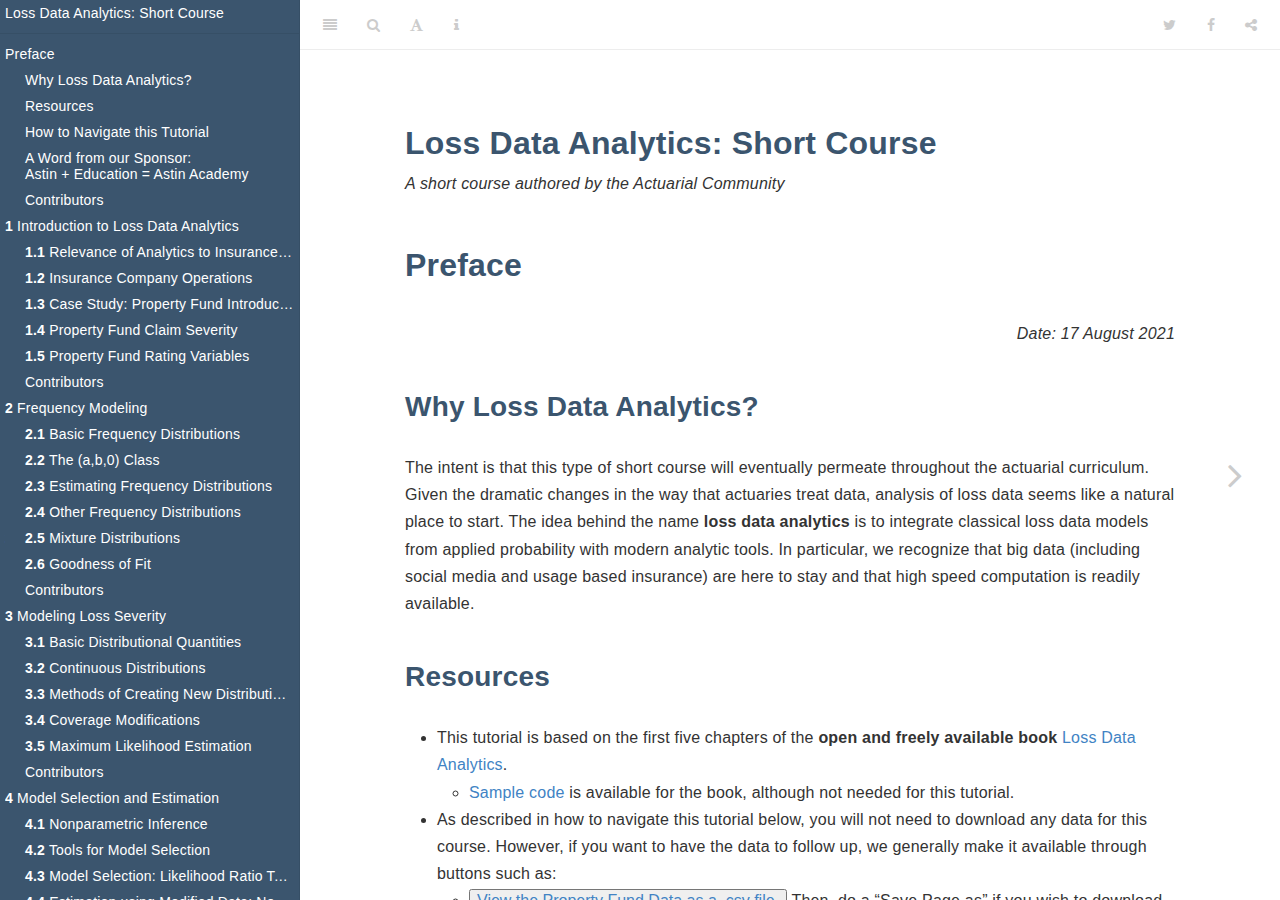
==== docs/index.html @ 30277936 "Almost Version 1.0" ====
<!DOCTYPE html>
<html lang="" xml:lang="">
<head>

  <meta charset="utf-8" />
  <meta http-equiv="X-UA-Compatible" content="IE=edge" />
  <title>Loss Data Analytics: Short Course</title>
  <meta name="description" content="This is an interactive, online, freely available short course. It will contain many interactive objects (quizzes, computer demonstrations, interactive graphs, video, and the like) to promote deeper learning." />
  <meta name="generator" content="bookdown 0.21 and GitBook 2.6.7" />

  <meta property="og:title" content="Loss Data Analytics: Short Course" />
  <meta property="og:type" content="book" />
  
  
  <meta property="og:description" content="This is an interactive, online, freely available short course. It will contain many interactive objects (quizzes, computer demonstrations, interactive graphs, video, and the like) to promote deeper learning." />
  <meta name="github-repo" content="https://github.com/OpenActTextDev/LDAShortCourse1" />

  <meta name="twitter:card" content="summary" />
  <meta name="twitter:title" content="Loss Data Analytics: Short Course" />
  
  <meta name="twitter:description" content="This is an interactive, online, freely available short course. It will contain many interactive objects (quizzes, computer demonstrations, interactive graphs, video, and the like) to promote deeper learning." />
  

<meta name="author" content="A short course authored by the Actuarial Community" />



  <meta name="viewport" content="width=device-width, initial-scale=1" />
  <meta name="apple-mobile-web-app-capable" content="yes" />
  <meta name="apple-mobile-web-app-status-bar-style" content="black" />
  
  

<link rel="next" href="introduction-to-loss-data-analytics.html"/>
<script src="libs/jquery-2.2.3/jquery.min.js"></script>
<link href="libs/gitbook-2.6.7/css/style.css" rel="stylesheet" />
<link href="libs/gitbook-2.6.7/css/plugin-table.css" rel="stylesheet" />
<link href="libs/gitbook-2.6.7/css/plugin-bookdown.css" rel="stylesheet" />
<link href="libs/gitbook-2.6.7/css/plugin-highlight.css" rel="stylesheet" />
<link href="libs/gitbook-2.6.7/css/plugin-search.css" rel="stylesheet" />
<link href="libs/gitbook-2.6.7/css/plugin-fontsettings.css" rel="stylesheet" />
<link href="libs/gitbook-2.6.7/css/plugin-clipboard.css" rel="stylesheet" />










<!-- Various toggle functions used throughout --> 
<script language="javascript">
function toggle(id1,id2) {
	var ele = document.getElementById(id1); var text = document.getElementById(id2);
	if (ele.style.display == "block") {ele.style.display = "none"; text.innerHTML = "Show Solution";}
		else {ele.style.display = "block"; text.innerHTML = "Hide Solution";}}
function togglecode(id1,id2) {
   var ele = document.getElementById(id1); var text = document.getElementById(id2);
   if (ele.style.display == "block") {ele.style.display = "none"; text.innerHTML = "Show R Code";}
      else {ele.style.display = "block"; text.innerHTML = "Hide R Code";}}
function toggleEX(id1,id2) {
   var ele = document.getElementById(id1); var text = document.getElementById(id2);
   if (ele.style.display == "block") {ele.style.display = "none"; text.innerHTML = "Show Example";}
      else {ele.style.display = "block"; text.innerHTML = "Hide Example";}}
function toggleTheory(id1,id2) {
   var ele = document.getElementById(id1); var text = document.getElementById(id2);
   if (ele.style.display == "block") {ele.style.display = "none"; text.innerHTML = "Show Theory";}
      else {ele.style.display = "block"; text.innerHTML = "Hide Theory";}}
function toggleQuiz(id1,id2) {
   var ele = document.getElementById(id1); var text = document.getElementById(id2);
   if (ele.style.display == "block") {ele.style.display = "none"; text.innerHTML = "Show Quiz Solution";}
      else {ele.style.display = "block"; text.innerHTML = "Hide Quiz Solution";}}      
</script>

<!-- A few functions for revealing definitions -->
<script language="javascript">
<!--   $( function() {
    $("#tabs").tabs();
  } ); -->

$(document).ready(function(){
    $('[data-toggle="tooltip"]').tooltip();
});

$(document).ready(function(){
    $('[data-toggle="popover"]').popover(); 
});
</script>
<script language="javascript">
function openTab(evt, tabName) {
    var i, tabcontent, tablinks;
    tabcontent = document.getElementsByClassName("tabcontent");
    for (i = 0; i < tabcontent.length; i++) {
        tabcontent[i].style.display = "none";
    }
    tablinks = document.getElementsByClassName("tablinks");
    for (i = 0; i < tablinks.length; i++) {
        tablinks[i].className = tablinks[i].className.replace(" active", "");
    }
    document.getElementById(tabName).style.display = "block";
    evt.currentTarget.className += " active";
}

// Get the element with id="defaultOpen" and click on it
document.getElementById("defaultOpen").click();
</script>

<script language="javascript">
function toggle(id1,id2) {
	var ele = document.getElementById(id1); var text = document.getElementById(id2);
	if (ele.style.display == "block") {ele.style.display = "none"; text.innerHTML = "Show Solution";}
		else {ele.style.display = "block"; text.innerHTML = "Hide Solution";}}
</script>

<script language="javascript">
function togglecode(id1,id2) {
   var ele = document.getElementById(id1); var text = document.getElementById(id2);
   if (ele.style.display == "block") {ele.style.display = "none"; text.innerHTML = "Show R Code";}
      else {ele.style.display = "block"; text.innerHTML = "Hide R Code";}}
</script>
<script language="javascript">
function toggleEX(id1,id2) {
   var ele = document.getElementById(id1); var text = document.getElementById(id2);
   if (ele.style.display == "block") {ele.style.display = "none"; text.innerHTML = "Show Example";}
      else {ele.style.display = "block"; text.innerHTML = "Hide Example";}}
</script>
<script language="javascript">
function toggleTheory(id1,id2) {
   var ele = document.getElementById(id1); var text = document.getElementById(id2);
   if (ele.style.display == "block") {ele.style.display = "none"; text.innerHTML = "Show Theory";}
      else {ele.style.display = "block"; text.innerHTML = "Hide Theory";}}
</script>

<script language="javascript">
function toggleDet(id1,id2) {
   var ele = document.getElementById(id1); var text = document.getElementById(id2);
   if (ele.style.display == "block") {ele.style.display = "none"; text.innerHTML = "Show Details";}
      else {ele.style.display = "block"; text.innerHTML = "Hide  Details";}}
</script>

<script language="javascript">
$(document).ready(function(){
    $('[data-toggle="tooltip"]').tooltip();
});
</script>


<script>
$(document).ready(function(){
    $('[data-toggle="popover"]').popover(); 
});
</script>


<script src=https://cdn.datacamp.com/datacamp-light-latest.min.js></script>


<style>
/* Rearrange console label */
.datacamp-exercise ol li, .datacamp-exercise ul li {
  margin-bottom: 0em !important;
}

/* Remove bullet marker */
.datacamp-exercise ol li::before, .datacamp-exercise ul li::before {
  content: '' !important;
}
</style>


<script language="javascript">
var submitAnswer = function() {

  var radios = document.getElementsByName('choice');
  var val= "";
  for (var i = 0, length = radios.length; i < length; i++) {
      if (radios[i].checked) {
         val = radios[i].value; 
         break;
       }
  }
  
  if (val == "" ) {
    alert('please select choice answer');
  } else if ( val == "Correct" ) {
    alert('Answer is correct !');
  } else {
    alert('Answer is wrong');
  }
};
</script>





<!-- Global site tag (gtag.js) - Google Analytics -->
<script async src="https://www.googletagmanager.com/gtag/js?id=UA-125587869-1"></script>
<script>
  window.dataLayer = window.dataLayer || [];
  function gtag(){dataLayer.push(arguments);}
  gtag('js', new Date());

  gtag('config', 'UA-125587869-1');
</script>



<link rel="stylesheet" href="style.css" type="text/css" />
</head>

<body>



  <div class="book without-animation with-summary font-size-2 font-family-1" data-basepath=".">

    <div class="book-summary">
      <nav role="navigation">

<ul class="summary">
<li><a href="./">Loss Data Analytics: Short Course</a></li>

<li class="divider"></li>
<li class="chapter" data-level="" data-path="index.html"><a href="index.html"><i class="fa fa-check"></i>Preface</a><ul>
<li class="chapter" data-level="" data-path="index.html"><a href="index.html#why-loss-data-analytics"><i class="fa fa-check"></i>Why Loss Data Analytics?</a></li>
<li class="chapter" data-level="" data-path="index.html"><a href="index.html#resources"><i class="fa fa-check"></i>Resources</a></li>
<li class="chapter" data-level="" data-path="index.html"><a href="index.html#how-to-navigate-this-tutorial"><i class="fa fa-check"></i>How to Navigate this Tutorial</a></li>
<li><a href="index.html#a-word-from-our-sponsor-astin-education-astin-academy">A Word from our Sponsor: <br> Astin + Education = Astin Academy</a></li>
<li class="chapter" data-level="" data-path="index.html"><a href="index.html#contributors"><i class="fa fa-check"></i>Contributors</a></li>
</ul></li>
<li class="chapter" data-level="1" data-path="introduction-to-loss-data-analytics.html"><a href="introduction-to-loss-data-analytics.html"><i class="fa fa-check"></i><b>1</b> Introduction to Loss Data Analytics</a><ul>
<li class="chapter" data-level="1.1" data-path="introduction-to-loss-data-analytics.html"><a href="introduction-to-loss-data-analytics.html#Sec:Intro"><i class="fa fa-check"></i><b>1.1</b> Relevance of Analytics to Insurance Activities</a></li>
<li class="chapter" data-level="1.2" data-path="introduction-to-loss-data-analytics.html"><a href="introduction-to-loss-data-analytics.html#Sec:PredModApps"><i class="fa fa-check"></i><b>1.2</b> Insurance Company Operations</a></li>
<li class="chapter" data-level="1.3" data-path="introduction-to-loss-data-analytics.html"><a href="introduction-to-loss-data-analytics.html#Sec:LGPIF"><i class="fa fa-check"></i><b>1.3</b> Case Study: Property Fund Introduction</a><ul>
<li class="chapter" data-level="1.3.1" data-path="introduction-to-loss-data-analytics.html"><a href="introduction-to-loss-data-analytics.html#exercise.-claim-frequency"><i class="fa fa-check"></i><b>1.3.1</b> Exercise. Claim Frequency</a></li>
</ul></li>
<li class="chapter" data-level="1.4" data-path="introduction-to-loss-data-analytics.html"><a href="introduction-to-loss-data-analytics.html#Sec:PropertyFundSeverity"><i class="fa fa-check"></i><b>1.4</b> Property Fund Claim Severity</a><ul>
<li class="chapter" data-level="1.4.1" data-path="introduction-to-loss-data-analytics.html"><a href="introduction-to-loss-data-analytics.html#exercise.-exploring-claim-severities"><i class="fa fa-check"></i><b>1.4.1</b> Exercise. Exploring Claim Severities</a></li>
<li class="chapter" data-level="1.4.2" data-path="introduction-to-loss-data-analytics.html"><a href="introduction-to-loss-data-analytics.html#exercise.-skewness-of-the-claim-severity-distribution"><i class="fa fa-check"></i><b>1.4.2</b> Exercise. Skewness of the Claim Severity Distribution</a></li>
<li class="chapter" data-level="1.4.3" data-path="introduction-to-loss-data-analytics.html"><a href="introduction-to-loss-data-analytics.html#exercise.-claim-severity-by-year"><i class="fa fa-check"></i><b>1.4.3</b> Exercise. Claim Severity by Year</a></li>
</ul></li>
<li class="chapter" data-level="1.5" data-path="introduction-to-loss-data-analytics.html"><a href="introduction-to-loss-data-analytics.html#Sec:LGPIFRatingVariaables"><i class="fa fa-check"></i><b>1.5</b> Property Fund Rating Variables</a><ul>
<li class="chapter" data-level="1.5.1" data-path="introduction-to-loss-data-analytics.html"><a href="introduction-to-loss-data-analytics.html#Ex:ClaimByType"><i class="fa fa-check"></i><b>1.5.1</b> Exercise. Claim by Entity Type, Fire Class, and No Claim Credit</a></li>
</ul></li>
<li class="chapter" data-level="" data-path="introduction-to-loss-data-analytics.html"><a href="introduction-to-loss-data-analytics.html#contributors-1"><i class="fa fa-check"></i>Contributors</a></li>
</ul></li>
<li class="chapter" data-level="2" data-path="frequency-modeling.html"><a href="frequency-modeling.html"><i class="fa fa-check"></i><b>2</b> Frequency Modeling</a><ul>
<li class="chapter" data-level="2.1" data-path="frequency-modeling.html"><a href="frequency-modeling.html#basic-frequency-distributions"><i class="fa fa-check"></i><b>2.1</b> Basic Frequency Distributions</a><ul>
<li class="chapter" data-level="2.1.1" data-path="frequency-modeling.html"><a href="frequency-modeling.html#exercise.-representing-the-number-of-cyber-events-with-a-binomial-distribution"><i class="fa fa-check"></i><b>2.1.1</b> Exercise. Representing the Number of Cyber Events with a Binomial Distribution</a></li>
<li class="chapter" data-level="2.1.2" data-path="frequency-modeling.html"><a href="frequency-modeling.html#exercise.-representing-the-number-of-cyber-events-with-a-poisson-distribution"><i class="fa fa-check"></i><b>2.1.2</b> Exercise. Representing the Number of Cyber Events with a Poisson Distribution</a></li>
<li class="chapter" data-level="2.1.3" data-path="frequency-modeling.html"><a href="frequency-modeling.html#exercise.-comparing-basic-count-distributions"><i class="fa fa-check"></i><b>2.1.3</b> Exercise. Comparing Basic Count Distributions</a></li>
</ul></li>
<li class="chapter" data-level="2.2" data-path="frequency-modeling.html"><a href="frequency-modeling.html#the-ab0-class"><i class="fa fa-check"></i><b>2.2</b> The (a,b,0) Class</a><ul>
<li class="chapter" data-level="2.2.1" data-path="frequency-modeling.html"><a href="frequency-modeling.html#exercise.-determining-probabilities-recursively"><i class="fa fa-check"></i><b>2.2.1</b> Exercise. Determining Probabilities Recursively</a></li>
<li class="chapter" data-level="2.2.2" data-path="frequency-modeling.html"><a href="frequency-modeling.html#exercise.-reverse-engineering-and-recursive-r-functions"><i class="fa fa-check"></i><b>2.2.2</b> Exercise. Reverse Engineering and Recursive <code>R</code> Functions</a></li>
</ul></li>
<li class="chapter" data-level="2.3" data-path="frequency-modeling.html"><a href="frequency-modeling.html#estimating-frequency-distributions"><i class="fa fa-check"></i><b>2.3</b> Estimating Frequency Distributions</a><ul>
<li class="chapter" data-level="2.3.1" data-path="frequency-modeling.html"><a href="frequency-modeling.html#Ex:CountDataCompression"><i class="fa fa-check"></i><b>2.3.1</b> Exercise. Count Data Compression - 1</a></li>
<li class="chapter" data-level="2.3.2" data-path="frequency-modeling.html"><a href="frequency-modeling.html#exercise.-count-data-compression---2"><i class="fa fa-check"></i><b>2.3.2</b> Exercise. Count Data Compression - 2</a></li>
<li class="chapter" data-level="2.3.3" data-path="frequency-modeling.html"><a href="frequency-modeling.html#exercise.-graphing-likelihoods"><i class="fa fa-check"></i><b>2.3.3</b> Exercise. Graphing Likelihoods</a></li>
<li class="chapter" data-level="2.3.4" data-path="frequency-modeling.html"><a href="frequency-modeling.html#exercise.-fitting-a-binomial-distribution"><i class="fa fa-check"></i><b>2.3.4</b> Exercise. Fitting a Binomial Distribution</a></li>
<li class="chapter" data-level="2.3.5" data-path="frequency-modeling.html"><a href="frequency-modeling.html#exercise.-fitting-a-negative-binomial-distribution"><i class="fa fa-check"></i><b>2.3.5</b> Exercise. Fitting a Negative Binomial Distribution</a></li>
</ul></li>
<li class="chapter" data-level="2.4" data-path="frequency-modeling.html"><a href="frequency-modeling.html#other-frequency-distributions"><i class="fa fa-check"></i><b>2.4</b> Other Frequency Distributions</a><ul>
<li class="chapter" data-level="2.4.1" data-path="frequency-modeling.html"><a href="frequency-modeling.html#exercise.-the-ab1-distribution-and-its-moments"><i class="fa fa-check"></i><b>2.4.1</b> Exercise. The (<em>a,b</em>,1) Distribution and its Moments</a></li>
</ul></li>
<li class="chapter" data-level="2.5" data-path="frequency-modeling.html"><a href="frequency-modeling.html#mixture-distributions"><i class="fa fa-check"></i><b>2.5</b> Mixture Distributions</a><ul>
<li class="chapter" data-level="2.5.1" data-path="frequency-modeling.html"><a href="frequency-modeling.html#exercise.-mixtures-of-workers-compensation-claims"><i class="fa fa-check"></i><b>2.5.1</b> Exercise. Mixtures of Workers’ Compensation Claims</a></li>
<li class="chapter" data-level="2.5.2" data-path="frequency-modeling.html"><a href="frequency-modeling.html#exercise.-finite-number-of-mixture-distributions"><i class="fa fa-check"></i><b>2.5.2</b> Exercise. Finite Number of Mixture Distributions</a></li>
<li class="chapter" data-level="2.5.3" data-path="frequency-modeling.html"><a href="frequency-modeling.html#exercise.-gamma-mixture-of-poissons"><i class="fa fa-check"></i><b>2.5.3</b> Exercise. Gamma Mixture of Poissons</a></li>
</ul></li>
<li class="chapter" data-level="2.6" data-path="frequency-modeling.html"><a href="frequency-modeling.html#goodness-of-fit"><i class="fa fa-check"></i><b>2.6</b> Goodness of Fit</a><ul>
<li class="chapter" data-level="2.6.1" data-path="frequency-modeling.html"><a href="frequency-modeling.html#exercise.-goodness-of-fit-zero-modified-poisson"><i class="fa fa-check"></i><b>2.6.1</b> Exercise. Goodness of Fit: Zero-Modified Poisson</a></li>
</ul></li>
<li class="chapter" data-level="" data-path="frequency-modeling.html"><a href="frequency-modeling.html#contributors-2"><i class="fa fa-check"></i>Contributors</a></li>
</ul></li>
<li class="chapter" data-level="3" data-path="modeling-loss-severity.html"><a href="modeling-loss-severity.html"><i class="fa fa-check"></i><b>3</b> Modeling Loss Severity</a><ul>
<li class="chapter" data-level="3.1" data-path="modeling-loss-severity.html"><a href="modeling-loss-severity.html#basic-distributional-quantities"><i class="fa fa-check"></i><b>3.1</b> Basic Distributional Quantities</a><ul>
<li class="chapter" data-level="3.1.1" data-path="modeling-loss-severity.html"><a href="modeling-loss-severity.html#exercise.-moments-can-be-misleading"><i class="fa fa-check"></i><b>3.1.1</b> Exercise. Moments Can Be Misleading</a></li>
<li class="chapter" data-level="3.1.2" data-path="modeling-loss-severity.html"><a href="modeling-loss-severity.html#exercise.-determining-boxplots-and-quantiles"><i class="fa fa-check"></i><b>3.1.2</b> Exercise. Determining Boxplots and Quantiles</a></li>
<li class="chapter" data-level="3.1.3" data-path="modeling-loss-severity.html"><a href="modeling-loss-severity.html#exercise.-gamma-moment-generating-function"><i class="fa fa-check"></i><b>3.1.3</b> Exercise. Gamma Moment Generating Function</a></li>
<li class="chapter" data-level="3.1.4" data-path="modeling-loss-severity.html"><a href="modeling-loss-severity.html#exercise.-visualizing-moment-generating-functions"><i class="fa fa-check"></i><b>3.1.4</b> Exercise. Visualizing Moment Generating Functions</a></li>
<li class="chapter" data-level="3.1.5" data-path="modeling-loss-severity.html"><a href="modeling-loss-severity.html#exercise.-determining-moments-using-moment-generating-functions"><i class="fa fa-check"></i><b>3.1.5</b> Exercise. Determining Moments using Moment Generating Functions</a></li>
</ul></li>
<li class="chapter" data-level="3.2" data-path="modeling-loss-severity.html"><a href="modeling-loss-severity.html#continuous-distributions"><i class="fa fa-check"></i><b>3.2</b> Continuous Distributions</a><ul>
<li class="chapter" data-level="3.2.1" data-path="modeling-loss-severity.html"><a href="modeling-loss-severity.html#exercise."><i class="fa fa-check"></i><b>3.2.1</b> Exercise.</a></li>
<li class="chapter" data-level="3.2.2" data-path="modeling-loss-severity.html"><a href="modeling-loss-severity.html#exercise.-visualizing-the-gamma-distribution"><i class="fa fa-check"></i><b>3.2.2</b> Exercise. Visualizing the Gamma Distribution</a></li>
<li class="chapter" data-level="3.2.3" data-path="modeling-loss-severity.html"><a href="modeling-loss-severity.html#Ex:CreateParetoDensityFct"><i class="fa fa-check"></i><b>3.2.3</b> Exercise. Creating a Pareto Density Function</a></li>
</ul></li>
<li class="chapter" data-level="3.3" data-path="modeling-loss-severity.html"><a href="modeling-loss-severity.html#methods-of-creating-new-distributions"><i class="fa fa-check"></i><b>3.3</b> Methods of Creating New Distributions</a><ul>
<li class="chapter" data-level="3.3.1" data-path="modeling-loss-severity.html"><a href="modeling-loss-severity.html#exercise.-using-the-logarithmic-transformation-to-create-a-new-distribution"><i class="fa fa-check"></i><b>3.3.1</b> Exercise. Using the Logarithmic Transformation to Create a New Distribution</a></li>
<li class="chapter" data-level="3.3.2" data-path="modeling-loss-severity.html"><a href="modeling-loss-severity.html#exercise.-creating-a-mixture-distribution"><i class="fa fa-check"></i><b>3.3.2</b> Exercise. Creating a Mixture Distribution</a></li>
</ul></li>
<li class="chapter" data-level="3.4" data-path="modeling-loss-severity.html"><a href="modeling-loss-severity.html#coverage-modifications"><i class="fa fa-check"></i><b>3.4</b> Coverage Modifications</a><ul>
<li class="chapter" data-level="3.4.1" data-path="modeling-loss-severity.html"><a href="modeling-loss-severity.html#exercise.-calculate-moments-of-the-lognormal-distribution"><i class="fa fa-check"></i><b>3.4.1</b> Exercise. Calculate Moments of the Lognormal Distribution</a></li>
<li class="chapter" data-level="3.4.2" data-path="modeling-loss-severity.html"><a href="modeling-loss-severity.html#exercise.-calculate-limited-expected-value-of-the-lognormal-distribution"><i class="fa fa-check"></i><b>3.4.2</b> Exercise. Calculate Limited Expected Value of the Lognormal Distribution</a></li>
<li class="chapter" data-level="3.4.3" data-path="modeling-loss-severity.html"><a href="modeling-loss-severity.html#exercise.-expected-claims-subject-to-a-deductible"><i class="fa fa-check"></i><b>3.4.3</b> Exercise. Expected Claims Subject to a Deductible</a></li>
<li class="chapter" data-level="3.4.4" data-path="modeling-loss-severity.html"><a href="modeling-loss-severity.html#exercise.-expected-claims-subject-to-a-deductible-and-coinsurance"><i class="fa fa-check"></i><b>3.4.4</b> Exercise. Expected Claims Subject to a Deductible and Coinsurance</a></li>
</ul></li>
<li class="chapter" data-level="3.5" data-path="modeling-loss-severity.html"><a href="modeling-loss-severity.html#maximum-likelihood-estimation"><i class="fa fa-check"></i><b>3.5</b> Maximum Likelihood Estimation</a><ul>
<li class="chapter" data-level="3.5.1" data-path="modeling-loss-severity.html"><a href="modeling-loss-severity.html#Ex:MLEPareto"><i class="fa fa-check"></i><b>3.5.1</b> Exercise. Maximum Likelihood Estimation for a Pareto Distribution</a></li>
<li class="chapter" data-level="3.5.2" data-path="modeling-loss-severity.html"><a href="modeling-loss-severity.html#exercise.-finding-standard-errors-for-maximum-likelihood-estimates"><i class="fa fa-check"></i><b>3.5.2</b> Exercise. Finding Standard Errors for Maximum Likelihood Estimates</a></li>
</ul></li>
<li class="chapter" data-level="" data-path="modeling-loss-severity.html"><a href="modeling-loss-severity.html#contributors-3"><i class="fa fa-check"></i>Contributors</a></li>
</ul></li>
<li class="chapter" data-level="4" data-path="model-selection-and-estimation.html"><a href="model-selection-and-estimation.html"><i class="fa fa-check"></i><b>4</b> Model Selection and Estimation</a><ul>
<li class="chapter" data-level="4.1" data-path="model-selection-and-estimation.html"><a href="model-selection-and-estimation.html#Sec:NonInf"><i class="fa fa-check"></i><b>4.1</b> Nonparametric Inference</a><ul>
<li class="chapter" data-level="4.1.1" data-path="model-selection-and-estimation.html"><a href="model-selection-and-estimation.html#exercise.-empirical-distribution-function-and-quartiles-percentiles-and-quantiles"><i class="fa fa-check"></i><b>4.1.1</b> Exercise. Empirical Distribution Function and Quartiles, Percentiles and Quantiles</a></li>
<li class="chapter" data-level="4.1.2" data-path="model-selection-and-estimation.html"><a href="model-selection-and-estimation.html#exercise.-density-estimators"><i class="fa fa-check"></i><b>4.1.2</b> Exercise. Density Estimators</a></li>
<li class="chapter" data-level="4.1.3" data-path="model-selection-and-estimation.html"><a href="model-selection-and-estimation.html#exercise.-claim-frequency-1"><i class="fa fa-check"></i><b>4.1.3</b> Exercise. Claim Frequency</a></li>
</ul></li>
<li class="chapter" data-level="4.2" data-path="model-selection-and-estimation.html"><a href="model-selection-and-estimation.html#tools-for-model-selection"><i class="fa fa-check"></i><b>4.2</b> Tools for Model Selection</a><ul>
<li class="chapter" data-level="4.2.1" data-path="model-selection-and-estimation.html"><a href="model-selection-and-estimation.html#exercise.-probability-probability-pp-plot"><i class="fa fa-check"></i><b>4.2.1</b> Exercise. Probability-Probability (<span class="math inline">\(pp\)</span>) plot</a></li>
<li class="chapter" data-level="4.2.2" data-path="model-selection-and-estimation.html"><a href="model-selection-and-estimation.html#exercise.-quantile-quantile-qq-plot"><i class="fa fa-check"></i><b>4.2.2</b> Exercise. Quantile-Quantile (<span class="math inline">\(qq\)</span>) plot</a></li>
<li class="chapter" data-level="4.2.3" data-path="model-selection-and-estimation.html"><a href="model-selection-and-estimation.html#exercise.-kolmogorov-smirnov-test"><i class="fa fa-check"></i><b>4.2.3</b> Exercise. Kolmogorov-Smirnov test</a></li>
</ul></li>
<li class="chapter" data-level="4.3" data-path="model-selection-and-estimation.html"><a href="model-selection-and-estimation.html#model-selection-likelihood-ratio-tests-and-goodness-of-fit"><i class="fa fa-check"></i><b>4.3</b> Model Selection: Likelihood Ratio Tests and Goodness of Fit</a></li>
<li class="chapter" data-level="4.4" data-path="model-selection-and-estimation.html"><a href="model-selection-and-estimation.html#estimation-using-modified-data-nonparametric-approach"><i class="fa fa-check"></i><b>4.4</b> Estimation using Modified Data: Nonparametric Approach</a><ul>
<li class="chapter" data-level="4.4.1" data-path="model-selection-and-estimation.html"><a href="model-selection-and-estimation.html#exercise.-nonparametric-estimation-using-modified-data"><i class="fa fa-check"></i><b>4.4.1</b> Exercise. Nonparametric Estimation using Modified Data</a></li>
<li class="chapter" data-level="4.4.2" data-path="model-selection-and-estimation.html"><a href="model-selection-and-estimation.html#exercise.-nonparametric-estimation-using-modified-data-ii"><i class="fa fa-check"></i><b>4.4.2</b> Exercise. Nonparametric Estimation using Modified Data II</a></li>
</ul></li>
<li class="chapter" data-level="4.5" data-path="model-selection-and-estimation.html"><a href="model-selection-and-estimation.html#estimation-using-modified-data-parametric-approach"><i class="fa fa-check"></i><b>4.5</b> Estimation using Modified Data: Parametric Approach</a></li>
<li class="chapter" data-level="4.6" data-path="model-selection-and-estimation.html"><a href="model-selection-and-estimation.html#bayesian-inference"><i class="fa fa-check"></i><b>4.6</b> Bayesian Inference</a><ul>
<li class="chapter" data-level="4.6.1" data-path="model-selection-and-estimation.html"><a href="model-selection-and-estimation.html#visualizing-bayesian-methods"><i class="fa fa-check"></i><b>4.6.1</b> Visualizing Bayesian Methods</a></li>
</ul></li>
<li class="chapter" data-level="" data-path="model-selection-and-estimation.html"><a href="model-selection-and-estimation.html#contributors-4"><i class="fa fa-check"></i>Contributors</a></li>
</ul></li>
<li class="chapter" data-level="5" data-path="aggregate-loss-models.html"><a href="aggregate-loss-models.html"><i class="fa fa-check"></i><b>5</b> Aggregate Loss Models</a><ul>
<li class="chapter" data-level="5.1" data-path="aggregate-loss-models.html"><a href="aggregate-loss-models.html#introduction"><i class="fa fa-check"></i><b>5.1</b> Introduction</a></li>
<li class="chapter" data-level="5.2" data-path="aggregate-loss-models.html"><a href="aggregate-loss-models.html#individual-risk-model"><i class="fa fa-check"></i><b>5.2</b> Individual Risk Model</a><ul>
<li class="chapter" data-level="5.2.1" data-path="aggregate-loss-models.html"><a href="aggregate-loss-models.html#Ex:IRM1"><i class="fa fa-check"></i><b>5.2.1</b> Exercise. Individual Risk Model I</a></li>
<li class="chapter" data-level="5.2.2" data-path="aggregate-loss-models.html"><a href="aggregate-loss-models.html#exercise.-individual-risk-model-ii"><i class="fa fa-check"></i><b>5.2.2</b> Exercise. Individual Risk Model II</a></li>
</ul></li>
<li class="chapter" data-level="5.3" data-path="aggregate-loss-models.html"><a href="aggregate-loss-models.html#collective-risk-model---part-i"><i class="fa fa-check"></i><b>5.3</b> Collective Risk Model - Part I</a><ul>
<li class="chapter" data-level="5.3.1" data-path="aggregate-loss-models.html"><a href="aggregate-loss-models.html#exercise.-collective-risk-model-i"><i class="fa fa-check"></i><b>5.3.1</b> Exercise. Collective Risk Model I</a></li>
</ul></li>
<li class="chapter" data-level="5.4" data-path="aggregate-loss-models.html"><a href="aggregate-loss-models.html#collective-risk-model---part-ii"><i class="fa fa-check"></i><b>5.4</b> Collective Risk Model - Part II</a><ul>
<li class="chapter" data-level="5.4.1" data-path="aggregate-loss-models.html"><a href="aggregate-loss-models.html#exercise.-collective-risk-model-ii"><i class="fa fa-check"></i><b>5.4.1</b> Exercise. Collective Risk Model II</a></li>
</ul></li>
<li class="chapter" data-level="5.5" data-path="aggregate-loss-models.html"><a href="aggregate-loss-models.html#tweedie-distribution"><i class="fa fa-check"></i><b>5.5</b> Tweedie Distribution</a><ul>
<li class="chapter" data-level="5.5.1" data-path="aggregate-loss-models.html"><a href="aggregate-loss-models.html#exercise.-tweedie-distribution"><i class="fa fa-check"></i><b>5.5.1</b> Exercise. Tweedie Distribution</a></li>
</ul></li>
<li class="chapter" data-level="5.6" data-path="aggregate-loss-models.html"><a href="aggregate-loss-models.html#effects-of-coverage-modifications"><i class="fa fa-check"></i><b>5.6</b> Effects of Coverage Modifications</a></li>
<li class="chapter" data-level="" data-path="aggregate-loss-models.html"><a href="aggregate-loss-models.html#contributors-5"><i class="fa fa-check"></i>Contributors</a></li>
</ul></li>
<li class="divider"></li>
<li><a href="https://github.com/OpenActTextDev/LDACourse1/" target="blank">LDA Short Course on GitHub</a></li>

</ul>

      </nav>
    </div>

    <div class="book-body">
      <div class="body-inner">
        <div class="book-header" role="navigation">
          <h1>
            <i class="fa fa-circle-o-notch fa-spin"></i><a href="./">Loss Data Analytics: Short Course</a>
          </h1>
        </div>

        <div class="page-wrapper" tabindex="-1" role="main">
          <div class="page-inner">

            <section class="normal" id="section-">
<div id="header">
<h1 class="title">Loss Data Analytics: Short Course</h1>
<p class="author"><em>A short course authored by the Actuarial Community</em></p>
</div>
<div id="preface" class="section level1 unnumbered">
<h1>Preface</h1>
<p style="text-align:right;">
<em>Date: 17 August 2021</em>
</p>
<div id="why-loss-data-analytics" class="section level2 unnumbered">
<h2>Why Loss Data Analytics?</h2>
<p>The intent is that this type of short course will eventually permeate throughout the actuarial curriculum. Given the dramatic changes in the way that actuaries treat data, analysis of loss data seems like a natural place to start. The idea behind the name <strong>loss data analytics</strong> is to integrate classical loss data models from applied probability with modern analytic tools. In particular, we recognize that big data (including social media and usage based insurance) are here to stay and that high speed computation is readily available.</p>
</div>
<div id="resources" class="section level2 unnumbered">
<h2>Resources</h2>
<ul>
<li>This tutorial is based on the first five chapters of the <strong>open and freely available book</strong> <a href="https://openacttexts.github.io/">Loss Data Analytics</a>.
<ul>
<li><a href="https://openacttexts.github.io/LDARcode/">Sample code</a> is available for the book, although not needed for this tutorial.</li>
</ul></li>
<li>As described in how to navigate this tutorial below, you will not need to download any data for this course. However, if you want to have the data to follow up, we generally make it available through buttons such as:
<ul>
<li><button download>
<a href="https://raw.githubusercontent.com/OpenActTextDev/LDAShortCourse1/main/Data/PropertyFundInsample.csv">View the Property Fund Data as a .csv file.</a>
</button>
Then, do a “Save Page as” if you wish to download.</li>
<li>Alternatively, go directly to the <a href="https://github.com/OpenActTextDev/LDAShortCourse1/tree/main/Data">Github page</a> to access the data.</li>
</ul></li>
<li>For advanced data applications in insurance, you may be interested in the series, <a href="http://www.cambridge.org/us/academic/subjects/statistics-probability/statistics-econometrics-finance-and-insurance/predictive-modeling-applications-actuarial-science-volume-1">Predictive Modeling Applications in Actuarial Science</a>.</li>
</ul>
</div>
<div id="how-to-navigate-this-tutorial" class="section level2 unnumbered">
<h2>How to Navigate this Tutorial</h2>
<ul>
<li>This online tutorial is designed to guide you through the foundations of modeling loss data.</li>
<li>The anticipated completion time is approximately ten hours.</li>
<li>The tutorial assumes that you are familiar with the foundations in the statistical software <code>R</code>, such as Datacamp’s <a href="https://www.datacamp.com/courses/free-introduction-to-r%20">Introduction to R</a> or Codecademy’s <a href="https://www.codecademy.com/learn/learn-r">Learn R</a>.</li>
</ul>
<p><strong>Role of Video Introductions.</strong> There are five chapters in this tutorial that summarize the foundations. Each chapter is subdivided into several sections. At the beginning of each section is a short video, typically 5-10 minutes, that summarizes the section key learning outcomes. Following the video, you can see more details about the underlying <code>R</code> code for the analysis presented in the video.</p>
<p><strong>Role of Exercises.</strong> Following each video introduction, there are one or two exercises that allow you to practice skills to make sure that you fully grasp the learning outcomes. The exercises are implemented using an online learning platform provided by <a href="https://www.datacamp.com/">Datacamp</a> so that you need not install <code>R</code>. Feedback is programmed into the exercises so that you will learn a lot by making mistakes! You will be pacing yourself, so always feel free to reveal the answers by hitting the <code>Solution</code> tab. Remember, going through quickly is not equivalent to learning deeply. Use this tool to enhance your understanding of one of the foundations of data science.</p>
<div id="video-overview-of-tutorial-navigation" class="section level4 unnumbered">
<h4>Video: Overview of Tutorial Navigation</h4>
<center>
<iframe id="kaltura_player" src="https://cdnapisec.kaltura.com/p/1660902/sp/166090200/embedIframeJs/uiconf_id/25717641/partner_id/1660902?iframeembed=true&amp;playerId=kaltura_player&amp;entry_id=1_ouy8g8ib&amp;flashvars[streamerType]=auto&amp;flashvars[localizationCode]=en_US&amp;flashvars[leadWithHTML5]=true&amp;flashvars[sideBarContainer.plugin]=true&amp;flashvars[sideBarContainer.position]=left&amp;flashvars[sideBarContainer.clickToClose]=true&amp;flashvars[chapters.plugin]=true&amp;flashvars[chapters.layout]=vertical&amp;flashvars[chapters.thumbnailRotator]=false&amp;flashvars[streamSelector.plugin]=true&amp;flashvars[EmbedPlayer.SpinnerTarget]=videoHolder&amp;flashvars[dualScreen.plugin]=true&amp;flashvars[Kaltura.addCrossoriginToIframe]=true&amp;&amp;wid=1_a9yksglu" width="649" height="401" allowfullscreen webkitallowfullscreen mozAllowFullScreen allow="autoplay *; fullscreen *; encrypted-media *" frameborder="0" title="Kaltura Player">
</iframe>
</center>
<p><br></p>
<p><strong>A Few More Tips</strong></p>
<ul>
<li>For the videos, with this player you hit the <strong>CC</strong> button and then <em>English</em> to see closed captions. You can also experiment with the speed of the video (the <em>1x</em> symbol) and other standard video player features.</li>
<li>When completing the tutorial exercises, replace the question marks <strong>??</strong> by the appropriate code (in earlier versions, we used underscores).</li>
<li>The graphical displays upon completion of the tutorial exercises appear only in the narrow window of the code and do not look good. This is a limitation of the <em>Datacamp</em> platform. For a more professional looking graph, in many cases you can simply copy the code and paste it into your own version of <code>R</code> to enhance its appearance. However, be careful with this approach. Sometimes, as part of the background, we pre-load data and libraries that you don’t see unless you dig down. (How to do this? Go to our <a href="https://github.com/OpenActTextDev/LDACourse1/">Github site</a>!)</li>
<li>When a tutorial exercise finishes with a graph, the (green) success message is obscured. To see it, after completing the exercise, hit the “R-Console” button at the top. Then re-size the html page and immediately revert back to the full page mode. This procedure allows you to view the message.</li>
<li><strong>Devices and Browsers</strong>. We tested the course on popular devices and browers. Our videos and tutorial exercises seemed to behave well on all the devices we looked at, including cell phones, Ipads, Apple and PC laptop/desktops. Most problematic is the .pdf overheads. These don’t seem to work well at all on cell phones and Ipads. For Apple and PC laptop/desktops:
<ul>
<li>When you view the .pdf output for the overheads with the browser FireFox, the default is for the table of contents to appear. The fix for this is to click the icon in the upper left-hand corner.</li>
<li>For other browsers we tested (Edge and Chrome), the page of the .pdf that you select on appears the first time. You can either refresh every time you select a new page or, an easier route, scroll down to the appropriate page to see the desired output.</li>
</ul></li>
<li>Let us know about other bugs you encounter. We may not be able to address them but at least we can add notes here to warn other users.<br />
</li>
<li>Some of the exercises are more challenging and you may wish to skip them on your first pass through the course. These are indicated with this symbol:
<img src = "ContributorPics/hurdler.png" width = "65" height = "65" style = "float:right; margin-left: 10px; margin-top: 7px" /></li>
</ul>
</div>
</div>
<div id="a-word-from-our-sponsor-astin-education-astin-academy" class="section level2 unnumbered">
<h2>A Word from our Sponsor: <br> Astin + Education = Astin Academy</h2>
<hr />
<p>In this video, you learn about:</p>
<ul>
<li>the role of the <a href="https://www.actuaries.org/iaa/IAA/Sections/ASTIN_NEW/IAA/Sections/ASTIN_NEW/ASTIN_HOME.aspx">ASTIN section</a>, the non-life section of the International Actuarial Association</li>
<li>their recent interest in education</li>
<li>their development of the recently formed <em>Astin Academy</em>.</li>
</ul>
<blockquote>
<p>“<em>The mission of the ASTIN Academy is to provide high quality free educational materials in non-life insurance to actuarial students across the world. The Academy is committed to open course development under Creative Commons licence and seeks innovation in teaching methodologies and application of technology. Let’s build the future of actuarial education together.</em>”</p>
</blockquote>
<hr />
<div id="video-overview-of-the-astin-academy" class="section level4 unnumbered">
<h4>Video: Overview of the Astin Academy</h4>
<center>
<iframe id="kaltura_player" src="https://cdnapisec.kaltura.com/p/1660902/sp/166090200/embedIframeJs/uiconf_id/25717641/partner_id/1660902?iframeembed=true&amp;playerId=kaltura_player&amp;entry_id=1_56ho6ss4&amp;flashvars[streamerType]=auto&amp;flashvars[localizationCode]=en_US&amp;flashvars[leadWithHTML5]=true&amp;flashvars[sideBarContainer.plugin]=true&amp;flashvars[sideBarContainer.position]=left&amp;flashvars[sideBarContainer.clickToClose]=true&amp;flashvars[chapters.plugin]=true&amp;flashvars[chapters.layout]=vertical&amp;flashvars[chapters.thumbnailRotator]=false&amp;flashvars[streamSelector.plugin]=true&amp;flashvars[EmbedPlayer.SpinnerTarget]=videoHolder&amp;flashvars[dualScreen.plugin]=true&amp;flashvars[Kaltura.addCrossoriginToIframe]=true&amp;&amp;wid=1_0dcwagec" width="649" height="401" allowfullscreen webkitallowfullscreen mozAllowFullScreen allow="autoplay *; fullscreen *; encrypted-media *" frameborder="0" title="Kaltura Player">
</iframe>
</center>
<hr />
</div>
</div>
<div id="contributors" class="section level2 unnumbered">
<h2>Contributors</h2>
<p>The project goal is to have the actuarial community author our learning resources in a collaborative fashion. The following contributors have taken a leadership role in developing this short course for <span class="math inline">\(Loss\)</span> <span class="math inline">\(Data\)</span> <span class="math inline">\(Analytics\)</span>.</p>
<p><img src = "ContributorPics/YvoneChueh.jpg" width = "150" height = "160" style = "float:right; margin-left: 10px; margin-top: 7px; margin-bottom: 15px" /></p>
<ul>
<li><strong>Yvonne Chueh</strong> is a professor at Central Washington University. She received PhD from the University of Connecticut, bachelor degree in pure math from National Taiwan University. She has taught actuarial courses at UCONN and UW-Eau Claire. She is an associate (since 1994) and council member/chair (2013-2017/2017) of the Society of Actuaries (SOA) Education &amp; Research Section. Her research works were published by the American Academy of Actuaries, the Actuarial Foundation, SOA <em>North American Actuarial Journal</em>, <em>Electrical Engineering Series</em> of Springer, <em>International Joint Conference on Neural Networks</em>, <em>IEEE Symposium Series on Computational Intelligence (SSCI)</em>, and <em>International Journal of Computers, Communications &amp; Control</em>.</li>
</ul>
<p><img src = "ContributorPics/MiukiEbisaki.jpg" width = "150" height = "180" style = "float:right; margin-left: 10px; margin-top: 7px" /></p>
<ul>
<li><strong>Miyuki Ebisaki</strong> is a Manager at Deloitte Touche Tohmatsu LLC in Japan. Her research work is in the area of insurance, health care, social economy and new technologies. She has been working in domestic and foreign insurers in Japan and in the UK. She has various experiences both in non-life and life insurance; including product development, chief actuary, M&amp;A and risk management. In May 2020, she was elected as a member of the ASTIN board.</li>
</ul>
<p><br></p>
<p><img src = "ContributorPics/RobErhardt.jpg" width = "150" height = "180" style = "float:right; margin-left: 10px; margin-top: 7px" /></p>
<ul>
<li><strong>Rob Erhardt</strong> is an Associate Professor of Statistics at Wake Forest University in Winston-Salem, NC. He holds a Ph.D. in Statistics and Operations Research from the University of North Carolina at Chapel Hill, an M.S. in Statistics from the University of Wisconsin-Madison, and a B.A. in Physics from SUNY Geneseo. He is also a credentialed actuary and Society of Actuaries Hickman Scholar. His research areas include environmental statistics, computational statistics, and actuarial science, with a particular interest in work at the intersection of insurance and climate risk. Originally from rural New York State, he is an avid runner and backpacker, and a poor jazz pianist.</li>
</ul>
<p><br></p>
<p><img src = "ContributorPics/Frees_Jed2018_150x188.jpg" width = "150" height = "180" style = "float:right; margin-left: 10px; margin-top: 7px" /></p>
<ul>
<li><strong>Edward W. (Jed) Frees</strong> is an emeritus professor, formerly the Hickman-Larson Chair of Actuarial Science at the University of Wisconsin-Madison and currently affiliated with Australian National University. He is a Fellow of both the Society of Actuaries and the American Statistical Association. He has published extensively (a four-time winner of the Halmstad Prize for best paper published in the actuarial literature) and has written three books. He also is a co-editor of the two-volume series <em>Predictive Modeling Applications in Actuarial Science</em> published by Cambridge University Press.</li>
</ul>
<p><img src = "ContributorPics/BrianHartmanPortrait.jpg" width = "150" height = "200" style = "float:right; margin-left: 10px; margin-top: 7px" /></p>
<ul>
<li><p><strong>Brian Hartman</strong> is an associate professor of statistics and actuarial program coordinator at Brigham Young University. His current research interests include Bayesian methods and their applications in actuarial science and risk. He has worked in various capacities with companies in property-casualty, health, and long-term care insurance. He holds a Bachelor’s degree in Actuarial Science from Brigham Young University and a PhD in Statistics from Texas A&amp;M University. He is also an associate of the Society of Actuaries. Before BYU, he was a post-doctoral fellow at the University of Waterloo (2010-11) and an assistant professor at the University of Connecticut (2011-15).</p></li>
<li><p><strong>Tim Higgins</strong> is an associate professor of actuarial studies and deputy director of the school of finance, actuarial studies and statistics at the Australian National University (ANU). Prior to academia he had positions in the Australian Commonwealth Treasury and the Australian Prudential Regulation Authority. He is a Fellow of the Institute of Actuaries of Australia. His main research interest is in income contingent loan theory, modelling and applications, and his other research interests include microsimulation modelling, financial literacy and behaviour, and superannuation and retirement policy. He has taught actuarial and statistics students at ANU since 2002, and received the ANU Vice Chancellor’s Award for Teaching Excellence in 2005.</p></li>
</ul>
<p><img src = "ContributorPics/FeiHuang.jpg" width = "150" height = "200" style = "float:right; margin-left: 10px; margin-top: 7px" /></p>
<ul>
<li><strong>Fei Huang</strong> is a Senior Lecturer in the School of Risk and Actuarial Studies, University of New South Wales (UNSW) Sydney. Before joining UNSW, she worked at the Australian National University (ANU) as Senior Lecturer (2019-2020) and Lecturer (2015-2018). Fei’s main research interest lies in predictive modelling and data analytics for insurance applications. She is an active researcher and publishes papers frequently in top-tier actuarial journals. Fei is also a dedicated educator. Her educational excellence has been recognized by winning the ANU Vice Chancellor’s Award for Teaching Excellence in the Early Career Category (2018) and ANU College of Business and Economics Award for Teaching Excellence in the Early Career Category (2017).</li>
</ul>
<p><img src = "ContributorPics/HimchanJeong.jpg" width = "150" height = "160" style = "float:right; margin-left: 10px; margin-top: 7px" /></p>
<ul>
<li><strong>Himchan Jeong</strong> is currently an Assistant Professor at Simon Fraser University. He is a Fellow of the Society of Actuaries (SOA) and holds a Ph.D. from the University of Connecticut. He has been actively involved in teaching and conducting research in actuarial science for several years. In recognition for his academic achievements and excellence, he has been awarded the James C. Hickman Scholarship from SOA recently in 2018-2020. His current research interest is predictive modeling for ratemaking and reserving of property and casualty insurance.</li>
</ul>
<p><img src = "ContributorPics/PJ.jpg" width = "150" height = "170" style = "float:right; margin-left: 10px; margin-top: 7px" /></p>
<ul>
<li><strong>Paul H. Johnson, Jr.</strong> is a lecturer in the Risk and Insurance Department of the Wisconsin School of Business at the University of Wisconsin-Madison. He has an MS in Actuarial Science and a PhD in Business (Actuarial Science), both from UW-Madison. Paul teaches undergraduate courses in life contingencies, loss models, regression, and analytics. Prior to teaching at UW-Madison, Paul received various honors and awards for teaching excellence in the Department of Mathematics at the University of Illinois at Urbana-Champaign; most notably, the N. Tenney Peck Teaching Award in Mathematics. He also has published articles in the <em>North American Actuarial Journal</em> and the <em>Risk Management and Insurance Review</em>.</li>
</ul>
<p><img src = "ContributorPics/Okine_A.jpg" width = "150" height = "170" style = "float:right; margin-left: 10px; margin-top: 7px" /></p>
<ul>
<li><strong>Nii-Armah Okine</strong> is an assistant professor at the Mathematical Sciences Department at Appalachian State University. He holds a Ph.D. in Business (Actuarial Science) from the University of Wisconsin - Madison and obtained his master’s degree in Actuarial science from Illinois State University. His research interest includes micro-level reserving, joint longitudinal-survival modeling, dependence modeling, micro-insurance, and machine learning.</li>
</ul>
<p><br></p>
<p><img src = "ContributorPics\RajSahasrabuddhe.jpg" width = "150" height = "180" style = "float:right; margin-left: 10px; margin-top: 7px" /></p>
<ul>
<li><strong>Rajesh (Raj) Sahasrabuddhe</strong> is a Partner and Philadelphia Office Leader with Oliver Wyman Actuarial Consulting. Raj is a Fellow of the Casualty Actuarial Society (CAS), an Associate of the Canadian Institute of Actuaries, and a Member of the American Academy of Actuaries. Raj has been an active volunteer with CAS Admissions committees throughout his career, including a term as Chairperson of the Syllabus Committee from 2010 to 2013. He currently serves on the MAS-II Examination Committee. He has authored or co-authored papers that have appeared on syllabi for both the CAS and Society of Actuaries.</li>
</ul>
<p><img src = "ContributorPics/Shi_Peng_150x188.jpg" width = "150" height = "180" style = "float:right; margin-left: 10px; margin-top: 7px" /></p>
<ul>
<li><strong>Peng Shi</strong> is an associate professor in the Risk and Insurance Department at the Wisconsin School of Business. He is also the Charles &amp; Laura Albright Professor in Business and Finance. Professor Shi is an Associate of the Casualty Actuarial Society (ACAS) and a Fellow of the Society of Actuaries (FSA). He received a Ph.D. in actuarial science from the University of Wisconsin-Madison. His research interests are problems at the intersection of insurance and statistics. He has won several research awards, including the Charles A. Hachemeister Prize, the Ronald Bornhuetter Loss Reserve Prize, and the American Risk and Insurance Association Prize.</li>
</ul>
<p><img src = "ContributorPics/Shyamal.jpg" width = "150" height = "180" style = "float:right; margin-left: 10px; margin-top: 7px" /></p>
<ul>
<li><strong>Nariankadu D. Shyamalkumar (Shyamal)</strong> is an associate professor in the Department of Statistics and Actuarial Science at The University of Iowa. He is an Associate of the Society of Actuaries, and has volunteered in various elected and non-elected roles within the SoA. Having a broad theoretical interest as well as interest in computing, he has published in prominent actuarial, computer science, probability theory, and statistical journals. Moreover, he has worked in the financial industry, and since then served as an independent consultant to the insurance industry. He has experience educating actuaries in both Mexico and the US, serving in the roles of directing an undergraduate program, and as a graduate adviser for both masters and doctoral students.</li>
</ul>
<p><img src = "ContributorPics/FrankQuan.jpg" width = "150" height = "180" style = "float:right; margin-left: 10px; margin-top: 7px" /></p>
<ul>
<li><strong>Zhiyu (Frank) Quan</strong> is an Assistant Professor at the Department of Mathematics of the University of Illinois at Urbana-Champaign. He holds a Ph.D. in Actuarial Science from the University of Connecticut. Before joining Illinois, he worked for a cutting-edge Insurtech company as a R &amp; D data scientist developing data-driven solutions for major insurance companies. He has a broad spectrum of research interests in data science applications in insurance such as tree-based models, natural language processing, deep learning, and applies his actuarial expertise to build predictive models for claim research, rate making, etc. His research projects are driven by real-life data and are inspired from collaborations with Insurtech and insurance companies. Besides, he is a faculty advisor for the Illinois Risk Lab, which facilitates research activities that integrate academic training with practical problem-solving in real business settings. He recently has received the Arnold O. Beckman Research Award.</li>
</ul>
<p><img src = "ContributorPics/19-Michelle_Xia-0820-WD-01.jpg" width = "150" height = "180" style = "float:right; margin-left: 10px; margin-top: 7px" /></p>
<ul>
<li><strong>Michelle Xia</strong> is an Associate Professor in in the Department of Statistics and Actuarial Science at Northern Illinois University. Michelle earned her Ph.D. in statistics from the University of British Columbia. Besides research, teaching and consulting at NIU, Michelle has over seven years of professional experience as an actuary, a predictive modeler and a statistician in the insurance and medical areas. Michelle’s research is motivated by real-life problems, with current interests including predictive analytics, misrepresentation modeling, dependence modeling, insurance ratemaking and loss reserving.</li>
</ul>
<p><br></p>
<p><strong>Reviewers</strong></p>
<p>Our goal is to have the actuarial community author our textbooks and short courses in a collaborative fashion. Part of the process involves reviewers who generously donated their time to help make this course better. They are:</p>
<ul>
<li>Motoharu Dei</li>
<li>Yumo Dong, Australian National University</li>
<li>Motoya Kosaki</li>
<li>Sahadeb Upretee, Central Washington University</li>
</ul>
<!-- **Miscellaneous** -->
<!-- We retrieved the Challenge icon from [Nice png](https://www.nicepng.com/) under a Creative Commons license. -->


</div>
</div>
            </section>

          </div>
        </div>
      </div>

<a href="introduction-to-loss-data-analytics.html" class="navigation navigation-next navigation-unique" aria-label="Next page"><i class="fa fa-angle-right"></i></a>
    </div>
  </div>
<script src="libs/gitbook-2.6.7/js/app.min.js"></script>
<script src="libs/gitbook-2.6.7/js/lunr.js"></script>
<script src="libs/gitbook-2.6.7/js/clipboard.min.js"></script>
<script src="libs/gitbook-2.6.7/js/plugin-search.js"></script>
<script src="libs/gitbook-2.6.7/js/plugin-sharing.js"></script>
<script src="libs/gitbook-2.6.7/js/plugin-fontsettings.js"></script>
<script src="libs/gitbook-2.6.7/js/plugin-bookdown.js"></script>
<script src="libs/gitbook-2.6.7/js/jquery.highlight.js"></script>
<script src="libs/gitbook-2.6.7/js/plugin-clipboard.js"></script>
<script>
gitbook.require(["gitbook"], function(gitbook) {
gitbook.start({
"sharing": {
"github": false,
"facebook": true,
"twitter": true,
"linkedin": false,
"weibo": false,
"instapaper": false,
"vk": false,
"all": ["facebook", "twitter", "linkedin", "weibo", "instapaper"]
},
"fontsettings": {
"theme": "white",
"family": "sans",
"size": 2
},
"edit": {
"link": null,
"text": null
},
"history": {
"link": null,
"text": null
},
"view": {
"link": null,
"text": null
},
"download": null,
"toc": {
"collapse": "subsection"
}
});
});
</script>

<!-- dynamically load mathjax for compatibility with self-contained -->
<script>
  (function () {
    var script = document.createElement("script");
    script.type = "text/javascript";
    var src = "true";
    if (src === "" || src === "true") src = "https://mathjax.rstudio.com/latest/MathJax.js?config=TeX-MML-AM_CHTML";
    if (location.protocol !== "file:")
      if (/^https?:/.test(src))
        src = src.replace(/^https?:/, '');
    script.src = src;
    document.getElementsByTagName("head")[0].appendChild(script);
  })();
</script>
</body>

</html>
---- docs/libs/gitbook-2.6.7/css/style.css ----
/*! normalize.css v2.1.0 | MIT License | git.io/normalize */img,legend{border:0}*,.fa{-webkit-font-smoothing:antialiased}.fa-ul>li,sub,sup{position:relative}.book .book-body .page-wrapper .page-inner section.normal hr:after,.book-langs-index .inner .languages:after,.buttons:after,.dropdown-menu .buttons:after{clear:both}body,html{-ms-text-size-adjust:100%;-webkit-text-size-adjust:100%}article,aside,details,figcaption,figure,footer,header,hgroup,main,nav,section,summary{display:block}audio,canvas,video{display:inline-block}.hidden,[hidden]{display:none}audio:not([controls]){display:none;height:0}html{font-family:sans-serif}body,figure{margin:0}a:focus{outline:dotted thin}a:active,a:hover{outline:0}h1{font-size:2em;margin:.67em 0}abbr[title]{border-bottom:1px dotted}b,strong{font-weight:700}dfn{font-style:italic}hr{-moz-box-sizing:content-box;box-sizing:content-box;height:0}mark{background:#ff0;color:#000}code,kbd,pre,samp{font-family:monospace,serif;font-size:1em}pre{white-space:pre-wrap}q{quotes:"\201C" "\201D" "\2018" "\2019"}small{font-size:80%}sub,sup{font-size:75%;line-height:0;vertical-align:baseline}sup{top:-.5em}sub{bottom:-.25em}svg:not(:root){overflow:hidden}fieldset{border:1px solid silver;margin:0 2px;padding:.35em .625em .75em}legend{padding:0}button,input,select,textarea{font-family:inherit;font-size:100%;margin:0}button,input{line-height:normal}button,select{text-transform:none}button,html input[type=button],input[type=reset],input[type=submit]{-webkit-appearance:button;cursor:pointer}button[disabled],html input[disabled]{cursor:default}input[type=checkbox],input[type=radio]{box-sizing:border-box;padding:0}input[type=search]{-webkit-appearance:textfield;-moz-box-sizing:content-box;-webkit-box-sizing:content-box;box-sizing:content-box}input[type=search]::-webkit-search-cancel-button{margin-right:10px;}button::-moz-focus-inner,input::-moz-focus-inner{border:0;padding:0}textarea{overflow:auto;vertical-align:top}table{border-collapse:collapse;border-spacing:0}/*!
 * Preboot v2
 *
 * Open sourced under MIT license by @mdo.
 * Some variables and mixins from Bootstrap (Apache 2 license).
 */.link-inherit,.link-inherit:focus,.link-inherit:hover{color:inherit}.fa,.fa-stack{display:inline-block}/*!
 *  Font Awesome 4.1.0 by @davegandy - http://fontawesome.io - @fontawesome
 *  License - http://fontawesome.io/license (Font: SIL OFL 1.1, CSS: MIT License)
 */@font-face{font-family:FontAwesome;src:url(./fontawesome/fontawesome-webfont.ttf?v=4.1.0) format('truetype');font-weight:400;font-style:normal}.fa{font-family:FontAwesome;font-style:normal;font-weight:400;line-height:1;-moz-osx-font-smoothing:grayscale}.book .book-header,.book .book-summary{font-family:"Helvetica Neue",Helvetica,Arial,sans-serif}.fa-lg{font-size:1.33333333em;line-height:.75em;vertical-align:-15%}.fa-2x{font-size:2em}.fa-3x{font-size:3em}.fa-4x{font-size:4em}.fa-5x{font-size:5em}.fa-fw{width:1.28571429em;text-align:center}.fa-ul{padding-left:0;margin-left:2.14285714em;list-style-type:none}.fa-li{position:absolute;left:-2.14285714em;width:2.14285714em;top:.14285714em;text-align:center}.fa-li.fa-lg{left:-1.85714286em}.fa-border{padding:.2em .25em .15em;border:.08em solid #eee;border-radius:.1em}.pull-right{float:right}.pull-left{float:left}.fa.pull-left{margin-right:.3em}.fa.pull-right{margin-left:.3em}.fa-spin{-webkit-animation:spin 2s infinite linear;-moz-animation:spin 2s infinite linear;-o-animation:spin 2s infinite linear;animation:spin 2s infinite linear}@-moz-keyframes spin{0%{-moz-transform:rotate(0)}100%{-moz-transform:rotate(359deg)}}@-webkit-keyframes spin{0%{-webkit-transform:rotate(0)}100%{-webkit-transform:rotate(359deg)}}@-o-keyframes spin{0%{-o-transform:rotate(0)}100%{-o-transform:rotate(359deg)}}@keyframes spin{0%{-webkit-transform:rotate(0);transform:rotate(0)}100%{-webkit-transform:rotate(359deg);transform:rotate(359deg)}}.fa-rotate-90{filter:progid:DXImageTransform.Microsoft.BasicImage(rotation=1);-webkit-transform:rotate(90deg);-moz-transform:rotate(90deg);-ms-transform:rotate(90deg);-o-transform:rotate(90deg);transform:rotate(90deg)}.fa-rotate-180{filter:progid:DXImageTransform.Microsoft.BasicImage(rotation=2);-webkit-transform:rotate(180deg);-moz-transform:rotate(180deg);-ms-transform:rotate(180deg);-o-transform:rotate(180deg);transform:rotate(180deg)}.fa-rotate-270{filter:progid:DXImageTransform.Microsoft.BasicImage(rotation=3);-webkit-transform:rotate(270deg);-moz-transform:rotate(270deg);-ms-transform:rotate(270deg);-o-transform:rotate(270deg);transform:rotate(270deg)}.fa-flip-horizontal{filter:progid:DXImageTransform.Microsoft.BasicImage(rotation=0, mirror=1);-webkit-transform:scale(-1,1);-moz-transform:scale(-1,1);-ms-transform:scale(-1,1);-o-transform:scale(-1,1);transform:scale(-1,1)}.fa-flip-vertical{filter:progid:DXImageTransform.Microsoft.BasicImage(rotation=2, mirror=1);-webkit-transform:scale(1,-1);-moz-transform:scale(1,-1);-ms-transform:scale(1,-1);-o-transform:scale(1,-1);transform:scale(1,-1)}.fa-stack{position:relative;width:2em;height:2em;line-height:2em;vertical-align:middle}.fa-stack-1x,.fa-stack-2x{position:absolute;left:0;width:100%;text-align:center}.fa-stack-1x{line-height:inherit}.fa-stack-2x{font-size:2em}.fa-inverse{color:#fff}.fa-glass:before{content:"\f000"}.fa-music:before{content:"\f001"}.fa-search:before{content:"\f002"}.fa-envelope-o:before{content:"\f003"}.fa-heart:before{content:"\f004"}.fa-star:before{content:"\f005"}.fa-star-o:before{content:"\f006"}.fa-user:before{content:"\f007"}.fa-film:before{content:"\f008"}.fa-th-large:before{content:"\f009"}.fa-th:before{content:"\f00a"}.fa-th-list:before{content:"\f00b"}.fa-check:before{content:"\f00c"}.fa-times:before{content:"\f00d"}.fa-search-plus:before{content:"\f00e"}.fa-search-minus:before{content:"\f010"}.fa-power-off:before{content:"\f011"}.fa-signal:before{content:"\f012"}.fa-cog:before,.fa-gear:before{content:"\f013"}.fa-trash-o:before{content:"\f014"}.fa-home:before{content:"\f015"}.fa-file-o:before{content:"\f016"}.fa-clock-o:before{content:"\f017"}.fa-road:before{content:"\f018"}.fa-download:before{content:"\f019"}.fa-arrow-circle-o-down:before{content:"\f01a"}.fa-arrow-circle-o-up:before{content:"\f01b"}.fa-inbox:before{content:"\f01c"}.fa-play-circle-o:before{content:"\f01d"}.fa-repeat:before,.fa-rotate-right:before{content:"\f01e"}.fa-refresh:before{content:"\f021"}.fa-list-alt:before{content:"\f022"}.fa-lock:before{content:"\f023"}.fa-flag:before{content:"\f024"}.fa-headphones:before{content:"\f025"}.fa-volume-off:before{content:"\f026"}.fa-volume-down:before{content:"\f027"}.fa-volume-up:before{content:"\f028"}.fa-qrcode:before{content:"\f029"}.fa-barcode:before{content:"\f02a"}.fa-tag:before{content:"\f02b"}.fa-tags:before{content:"\f02c"}.fa-book:before{content:"\f02d"}.fa-bookmark:before{content:"\f02e"}.fa-print:before{content:"\f02f"}.fa-camera:before{content:"\f030"}.fa-font:before{content:"\f031"}.fa-bold:before{content:"\f032"}.fa-italic:before{content:"\f033"}.fa-text-height:before{content:"\f034"}.fa-text-width:before{content:"\f035"}.fa-align-left:before{content:"\f036"}.fa-align-center:before{content:"\f037"}.fa-align-right:before{content:"\f038"}.fa-align-justify:before{content:"\f039"}.fa-list:before{content:"\f03a"}.fa-dedent:before,.fa-outdent:before{content:"\f03b"}.fa-indent:before{content:"\f03c"}.fa-video-camera:before{content:"\f03d"}.fa-image:before,.fa-photo:before,.fa-picture-o:before{content:"\f03e"}.fa-pencil:before{content:"\f040"}.fa-map-marker:before{content:"\f041"}.fa-adjust:before{content:"\f042"}.fa-tint:before{content:"\f043"}.fa-edit:before,.fa-pencil-square-o:before{content:"\f044"}.fa-share-square-o:before{content:"\f045"}.fa-check-square-o:before{content:"\f046"}.fa-arrows:before{content:"\f047"}.fa-step-backward:before{content:"\f048"}.fa-fast-backward:before{content:"\f049"}.fa-backward:before{content:"\f04a"}.fa-play:before{content:"\f04b"}.fa-pause:before{content:"\f04c"}.fa-stop:before{content:"\f04d"}.fa-forward:before{content:"\f04e"}.fa-fast-forward:before{content:"\f050"}.fa-step-forward:before{content:"\f051"}.fa-eject:before{content:"\f052"}.fa-chevron-left:before{content:"\f053"}.fa-chevron-right:before{content:"\f054"}.fa-plus-circle:before{content:"\f055"}.fa-minus-circle:before{content:"\f056"}.fa-times-circle:before{content:"\f057"}.fa-check-circle:before{content:"\f058"}.fa-question-circle:before{content:"\f059"}.fa-info-circle:before{content:"\f05a"}.fa-crosshairs:before{content:"\f05b"}.fa-times-circle-o:before{content:"\f05c"}.fa-check-circle-o:before{content:"\f05d"}.fa-ban:before{content:"\f05e"}.fa-arrow-left:before{content:"\f060"}.fa-arrow-right:before{content:"\f061"}.fa-arrow-up:before{content:"\f062"}.fa-arrow-down:before{content:"\f063"}.fa-mail-forward:before,.fa-share:before{content:"\f064"}.fa-expand:before{content:"\f065"}.fa-compress:before{content:"\f066"}.fa-plus:before{content:"\f067"}.fa-minus:before{content:"\f068"}.fa-asterisk:before{content:"\f069"}.fa-exclamation-circle:before{content:"\f06a"}.fa-gift:before{content:"\f06b"}.fa-leaf:before{content:"\f06c"}.fa-fire:before{content:"\f06d"}.fa-eye:before{content:"\f06e"}.fa-eye-slash:before{content:"\f070"}.fa-exclamation-triangle:before,.fa-warning:before{content:"\f071"}.fa-plane:before{content:"\f072"}.fa-calendar:before{content:"\f073"}.fa-random:before{content:"\f074"}.fa-comment:before{content:"\f075"}.fa-magnet:before{content:"\f076"}.fa-chevron-up:before{content:"\f077"}.fa-chevron-down:before{content:"\f078"}.fa-retweet:before{content:"\f079"}.fa-shopping-cart:before{content:"\f07a"}.fa-folder:before{content:"\f07b"}.fa-folder-open:before{content:"\f07c"}.fa-arrows-v:before{content:"\f07d"}.fa-arrows-h:before{content:"\f07e"}.fa-bar-chart-o:before{content:"\f080"}.fa-twitter-square:before{content:"\f081"}.fa-facebook-square:before{content:"\f082"}.fa-camera-retro:before{content:"\f083"}.fa-key:before{content:"\f084"}.fa-cogs:before,.fa-gears:before{content:"\f085"}.fa-comments:before{content:"\f086"}.fa-thumbs-o-up:before{content:"\f087"}.fa-thumbs-o-down:before{content:"\f088"}.fa-star-half:before{content:"\f089"}.fa-heart-o:before{content:"\f08a"}.fa-sign-out:before{content:"\f08b"}.fa-linkedin-square:before{content:"\f08c"}.fa-thumb-tack:before{content:"\f08d"}.fa-external-link:before{content:"\f08e"}.fa-sign-in:before{content:"\f090"}.fa-trophy:before{content:"\f091"}.fa-github-square:before{content:"\f092"}.fa-upload:before{content:"\f093"}.fa-lemon-o:before{content:"\f094"}.fa-phone:before{content:"\f095"}.fa-square-o:before{content:"\f096"}.fa-bookmark-o:before{content:"\f097"}.fa-phone-square:before{content:"\f098"}.fa-twitter:before{content:"\f099"}.fa-facebook:before{content:"\f09a"}.fa-github:before{content:"\f09b"}.fa-unlock:before{content:"\f09c"}.fa-credit-card:before{content:"\f09d"}.fa-rss:before{content:"\f09e"}.fa-hdd-o:before{content:"\f0a0"}.fa-bullhorn:before{content:"\f0a1"}.fa-bell:before{content:"\f0f3"}.fa-certificate:before{content:"\f0a3"}.fa-hand-o-right:before{content:"\f0a4"}.fa-hand-o-left:before{content:"\f0a5"}.fa-hand-o-up:before{content:"\f0a6"}.fa-hand-o-down:before{content:"\f0a7"}.fa-arrow-circle-left:before{content:"\f0a8"}.fa-arrow-circle-right:before{content:"\f0a9"}.fa-arrow-circle-up:before{content:"\f0aa"}.fa-arrow-circle-down:before{content:"\f0ab"}.fa-globe:before{content:"\f0ac"}.fa-wrench:before{content:"\f0ad"}.fa-tasks:before{content:"\f0ae"}.fa-filter:before{content:"\f0b0"}.fa-briefcase:before{content:"\f0b1"}.fa-arrows-alt:before{content:"\f0b2"}.fa-group:before,.fa-users:before{content:"\f0c0"}.fa-chain:before,.fa-link:before{content:"\f0c1"}.fa-cloud:before{content:"\f0c2"}.fa-flask:before{content:"\f0c3"}.fa-cut:before,.fa-scissors:before{content:"\f0c4"}.fa-copy:before,.fa-files-o:before{content:"\f0c5"}.fa-paperclip:before{content:"\f0c6"}.fa-floppy-o:before,.fa-save:before{content:"\f0c7"}.fa-square:before{content:"\f0c8"}.fa-bars:before,.fa-navicon:before,.fa-reorder:before{content:"\f0c9"}.fa-list-ul:before{content:"\f0ca"}.fa-list-ol:before{content:"\f0cb"}.fa-strikethrough:before{content:"\f0cc"}.fa-underline:before{content:"\f0cd"}.fa-table:before{content:"\f0ce"}.fa-magic:before{content:"\f0d0"}.fa-truck:before{content:"\f0d1"}.fa-pinterest:before{content:"\f0d2"}.fa-pinterest-square:before{content:"\f0d3"}.fa-google-plus-square:before{content:"\f0d4"}.fa-google-plus:before{content:"\f0d5"}.fa-money:before{content:"\f0d6"}.fa-caret-down:before{content:"\f0d7"}.fa-caret-up:before{content:"\f0d8"}.fa-caret-left:before{content:"\f0d9"}.fa-caret-right:before{content:"\f0da"}.fa-columns:before{content:"\f0db"}.fa-sort:before,.fa-unsorted:before{content:"\f0dc"}.fa-sort-desc:before,.fa-sort-down:before{content:"\f0dd"}.fa-sort-asc:before,.fa-sort-up:before{content:"\f0de"}.fa-envelope:before{content:"\f0e0"}.fa-linkedin:before{content:"\f0e1"}.fa-rotate-left:before,.fa-undo:before{content:"\f0e2"}.fa-gavel:before,.fa-legal:before{content:"\f0e3"}.fa-dashboard:before,.fa-tachometer:before{content:"\f0e4"}.fa-comment-o:before{content:"\f0e5"}.fa-comments-o:before{content:"\f0e6"}.fa-bolt:before,.fa-flash:before{content:"\f0e7"}.fa-sitemap:before{content:"\f0e8"}.fa-umbrella:before{content:"\f0e9"}.fa-clipboard:before,.fa-paste:before{content:"\f0ea"}.fa-lightbulb-o:before{content:"\f0eb"}.fa-exchange:before{content:"\f0ec"}.fa-cloud-download:before{content:"\f0ed"}.fa-cloud-upload:before{content:"\f0ee"}.fa-user-md:before{content:"\f0f0"}.fa-stethoscope:before{content:"\f0f1"}.fa-suitcase:before{content:"\f0f2"}.fa-bell-o:before{content:"\f0a2"}.fa-coffee:before{content:"\f0f4"}.fa-cutlery:before{content:"\f0f5"}.fa-file-text-o:before{content:"\f0f6"}.fa-building-o:before{content:"\f0f7"}.fa-hospital-o:before{content:"\f0f8"}.fa-ambulance:before{content:"\f0f9"}.fa-medkit:before{content:"\f0fa"}.fa-fighter-jet:before{content:"\f0fb"}.fa-beer:before{content:"\f0fc"}.fa-h-square:before{content:"\f0fd"}.fa-plus-square:before{content:"\f0fe"}.fa-angle-double-left:before{content:"\f100"}.fa-angle-double-right:before{content:"\f101"}.fa-angle-double-up:before{content:"\f102"}.fa-angle-double-down:before{content:"\f103"}.fa-angle-left:before{content:"\f104"}.fa-angle-right:before{content:"\f105"}.fa-angle-up:before{content:"\f106"}.fa-angle-down:before{content:"\f107"}.fa-desktop:before{content:"\f108"}.fa-laptop:before{content:"\f109"}.fa-tablet:before{content:"\f10a"}.fa-mobile-phone:before,.fa-mobile:before{content:"\f10b"}.fa-circle-o:before{content:"\f10c"}.fa-quote-left:before{content:"\f10d"}.fa-quote-right:before{content:"\f10e"}.fa-spinner:before{content:"\f110"}.fa-circle:before{content:"\f111"}.fa-mail-reply:before,.fa-reply:before{content:"\f112"}.fa-github-alt:before{content:"\f113"}.fa-folder-o:before{content:"\f114"}.fa-folder-open-o:before{content:"\f115"}.fa-smile-o:before{content:"\f118"}.fa-frown-o:before{content:"\f119"}.fa-meh-o:before{content:"\f11a"}.fa-gamepad:before{content:"\f11b"}.fa-keyboard-o:before{content:"\f11c"}.fa-flag-o:before{content:"\f11d"}.fa-flag-checkered:before{content:"\f11e"}.fa-terminal:before{content:"\f120"}.fa-code:before{content:"\f121"}.fa-mail-reply-all:before,.fa-reply-all:before{content:"\f122"}.fa-star-half-empty:before,.fa-star-half-full:before,.fa-star-half-o:before{content:"\f123"}.fa-location-arrow:before{content:"\f124"}.fa-crop:before{content:"\f125"}.fa-code-fork:before{content:"\f126"}.fa-chain-broken:before,.fa-unlink:before{content:"\f127"}.fa-question:before{content:"\f128"}.fa-info:before{content:"\f129"}.fa-exclamation:before{content:"\f12a"}.fa-superscript:before{content:"\f12b"}.fa-subscript:before{content:"\f12c"}.fa-eraser:before{content:"\f12d"}.fa-puzzle-piece:before{content:"\f12e"}.fa-microphone:before{content:"\f130"}.fa-microphone-slash:before{content:"\f131"}.fa-shield:before{content:"\f132"}.fa-calendar-o:before{content:"\f133"}.fa-fire-extinguisher:before{content:"\f134"}.fa-rocket:before{content:"\f135"}.fa-maxcdn:before{content:"\f136"}.fa-chevron-circle-left:before{content:"\f137"}.fa-chevron-circle-right:before{content:"\f138"}.fa-chevron-circle-up:before{content:"\f139"}.fa-chevron-circle-down:before{content:"\f13a"}.fa-html5:before{content:"\f13b"}.fa-css3:before{content:"\f13c"}.fa-anchor:before{content:"\f13d"}.fa-unlock-alt:before{content:"\f13e"}.fa-bullseye:before{content:"\f140"}.fa-ellipsis-h:before{content:"\f141"}.fa-ellipsis-v:before{content:"\f142"}.fa-rss-square:before{content:"\f143"}.fa-play-circle:before{content:"\f144"}.fa-ticket:before{content:"\f145"}.fa-minus-square:before{content:"\f146"}.fa-minus-square-o:before{content:"\f147"}.fa-level-up:before{content:"\f148"}.fa-level-down:before{content:"\f149"}.fa-check-square:before{content:"\f14a"}.fa-pencil-square:before{content:"\f14b"}.fa-external-link-square:before{content:"\f14c"}.fa-share-square:before{content:"\f14d"}.fa-compass:before{content:"\f14e"}.fa-caret-square-o-down:before,.fa-toggle-down:before{content:"\f150"}.fa-caret-square-o-up:before,.fa-toggle-up:before{content:"\f151"}.fa-caret-square-o-right:before,.fa-toggle-right:before{content:"\f152"}.fa-eur:before,.fa-euro:before{content:"\f153"}.fa-gbp:before{content:"\f154"}.fa-dollar:before,.fa-usd:before{content:"\f155"}.fa-inr:before,.fa-rupee:before{content:"\f156"}.fa-cny:before,.fa-jpy:before,.fa-rmb:before,.fa-yen:before{content:"\f157"}.fa-rouble:before,.fa-rub:before,.fa-ruble:before{content:"\f158"}.fa-krw:before,.fa-won:before{content:"\f159"}.fa-bitcoin:before,.fa-btc:before{content:"\f15a"}.fa-file:before{content:"\f15b"}.fa-file-text:before{content:"\f15c"}.fa-sort-alpha-asc:before{content:"\f15d"}.fa-sort-alpha-desc:before{content:"\f15e"}.fa-sort-amount-asc:before{content:"\f160"}.fa-sort-amount-desc:before{content:"\f161"}.fa-sort-numeric-asc:before{content:"\f162"}.fa-sort-numeric-desc:before{content:"\f163"}.fa-thumbs-up:before{content:"\f164"}.fa-thumbs-down:before{content:"\f165"}.fa-youtube-square:before{content:"\f166"}.fa-youtube:before{content:"\f167"}.fa-xing:before{content:"\f168"}.fa-xing-square:before{content:"\f169"}.fa-youtube-play:before{content:"\f16a"}.fa-dropbox:before{content:"\f16b"}.fa-stack-overflow:before{content:"\f16c"}.fa-instagram:before{content:"\f16d"}.fa-flickr:before{content:"\f16e"}.fa-adn:before{content:"\f170"}.fa-bitbucket:before{content:"\f171"}.fa-bitbucket-square:before{content:"\f172"}.fa-tumblr:before{content:"\f173"}.fa-tumblr-square:before{content:"\f174"}.fa-long-arrow-down:before{content:"\f175"}.fa-long-arrow-up:before{content:"\f176"}.fa-long-arrow-left:before{content:"\f177"}.fa-long-arrow-right:before{content:"\f178"}.fa-apple:before{content:"\f179"}.fa-windows:before{content:"\f17a"}.fa-android:before{content:"\f17b"}.fa-linux:before{content:"\f17c"}.fa-dribbble:before{content:"\f17d"}.fa-skype:before{content:"\f17e"}.fa-foursquare:before{content:"\f180"}.fa-trello:before{content:"\f181"}.fa-female:before{content:"\f182"}.fa-male:before{content:"\f183"}.fa-gittip:before{content:"\f184"}.fa-sun-o:before{content:"\f185"}.fa-moon-o:before{content:"\f186"}.fa-archive:before{content:"\f187"}.fa-bug:before{content:"\f188"}.fa-vk:before{content:"\f189"}.fa-weibo:before{content:"\f18a"}.fa-renren:before{content:"\f18b"}.fa-pagelines:before{content:"\f18c"}.fa-stack-exchange:before{content:"\f18d"}.fa-arrow-circle-o-right:before{content:"\f18e"}.fa-arrow-circle-o-left:before{content:"\f190"}.fa-caret-square-o-left:before,.fa-toggle-left:before{content:"\f191"}.fa-dot-circle-o:before{content:"\f192"}.fa-wheelchair:before{content:"\f193"}.fa-vimeo-square:before{content:"\f194"}.fa-try:before,.fa-turkish-lira:before{content:"\f195"}.fa-plus-square-o:before{content:"\f196"}.fa-space-shuttle:before{content:"\f197"}.fa-slack:before{content:"\f198"}.fa-envelope-square:before{content:"\f199"}.fa-wordpress:before{content:"\f19a"}.fa-openid:before{content:"\f19b"}.fa-bank:before,.fa-institution:before,.fa-university:before{content:"\f19c"}.fa-graduation-cap:before,.fa-mortar-board:before{content:"\f19d"}.fa-yahoo:before{content:"\f19e"}.fa-google:before{content:"\f1a0"}.fa-reddit:before{content:"\f1a1"}.fa-reddit-square:before{content:"\f1a2"}.fa-stumbleupon-circle:before{content:"\f1a3"}.fa-stumbleupon:before{content:"\f1a4"}.fa-delicious:before{content:"\f1a5"}.fa-digg:before{content:"\f1a6"}.fa-pied-piper-square:before,.fa-pied-piper:before{content:"\f1a7"}.fa-pied-piper-alt:before{content:"\f1a8"}.fa-drupal:before{content:"\f1a9"}.fa-joomla:before{content:"\f1aa"}.fa-language:before{content:"\f1ab"}.fa-fax:before{content:"\f1ac"}.fa-building:before{content:"\f1ad"}.fa-child:before{content:"\f1ae"}.fa-paw:before{content:"\f1b0"}.fa-spoon:before{content:"\f1b1"}.fa-cube:before{content:"\f1b2"}.fa-cubes:before{content:"\f1b3"}.fa-behance:before{content:"\f1b4"}.fa-behance-square:before{content:"\f1b5"}.fa-steam:before{content:"\f1b6"}.fa-steam-square:before{content:"\f1b7"}.fa-recycle:before{content:"\f1b8"}.fa-automobile:before,.fa-car:before{content:"\f1b9"}.fa-cab:before,.fa-taxi:before{content:"\f1ba"}.fa-tree:before{content:"\f1bb"}.fa-spotify:before{content:"\f1bc"}.fa-deviantart:before{content:"\f1bd"}.fa-soundcloud:before{content:"\f1be"}.fa-database:before{content:"\f1c0"}.fa-file-pdf-o:before{content:"\f1c1"}.fa-file-word-o:before{content:"\f1c2"}.fa-file-excel-o:before{content:"\f1c3"}.fa-file-powerpoint-o:before{content:"\f1c4"}.fa-file-image-o:before,.fa-file-photo-o:before,.fa-file-picture-o:before{content:"\f1c5"}.fa-file-archive-o:before,.fa-file-zip-o:before{content:"\f1c6"}.fa-file-audio-o:before,.fa-file-sound-o:before{content:"\f1c7"}.fa-file-movie-o:before,.fa-file-video-o:before{content:"\f1c8"}.fa-file-code-o:before{content:"\f1c9"}.fa-vine:before{content:"\f1ca"}.fa-codepen:before{content:"\f1cb"}.fa-jsfiddle:before{content:"\f1cc"}.fa-life-bouy:before,.fa-life-ring:before,.fa-life-saver:before,.fa-support:before{content:"\f1cd"}.fa-circle-o-notch:before{content:"\f1ce"}.fa-ra:before,.fa-rebel:before{content:"\f1d0"}.fa-empire:before,.fa-ge:before{content:"\f1d1"}.fa-git-square:before{content:"\f1d2"}.fa-git:before{content:"\f1d3"}.fa-hacker-news:before{content:"\f1d4"}.fa-tencent-weibo:before{content:"\f1d5"}.fa-qq:before{content:"\f1d6"}.fa-wechat:before,.fa-weixin:before{content:"\f1d7"}.fa-paper-plane:before,.fa-send:before{content:"\f1d8"}.fa-paper-plane-o:before,.fa-send-o:before{content:"\f1d9"}.fa-history:before{content:"\f1da"}.fa-circle-thin:before{content:"\f1db"}.fa-header:before{content:"\f1dc"}.fa-paragraph:before{content:"\f1dd"}.fa-sliders:before{content:"\f1de"}.fa-share-alt:before{content:"\f1e0"}.fa-share-alt-square:before{content:"\f1e1"}.fa-bomb:before{content:"\f1e2"}.book-langs-index{width:100%;height:100%;padding:40px 0;margin:0;overflow:auto}@media (max-width:600px){.book-langs-index{padding:0}}.book-langs-index .inner{max-width:600px;width:100%;margin:0 auto;padding:30px;background:#fff;border-radius:3px}.book-langs-index .inner h3{margin:0}.book-langs-index .inner .languages{list-style:none;padding:20px 30px;margin-top:20px;border-top:1px solid #eee}.book-langs-index .inner .languages:after,.book-langs-index .inner .languages:before{content:" ";display:table;line-height:0}.book-langs-index .inner .languages li{width:50%;float:left;padding:10px 5px;font-size:16px}@media (max-width:600px){.book-langs-index .inner .languages li{width:100%;max-width:100%}}.book .book-header{overflow:visible;height:50px;padding:0 8px;z-index:2;font-size:.85em;color:#7e888b;background:0 0}.book .book-header .btn{display:block;height:50px;padding:0 15px;border-bottom:none;color:#ccc;text-transform:uppercase;line-height:50px;-webkit-box-shadow:none!important;box-shadow:none!important;position:relative;font-size:14px}.book .book-header .btn:hover{position:relative;text-decoration:none;color:#444;background:0 0}.book .book-header h1{margin:0;font-size:20px;font-weight:200;text-align:center;line-height:50px;opacity:0;padding-left:200px;padding-right:200px;-webkit-transition:opacity .2s ease;-moz-transition:opacity .2s ease;-o-transition:opacity .2s ease;transition:opacity .2s ease;overflow:hidden;text-overflow:ellipsis;white-space:nowrap}.book .book-header h1 a,.book .book-header h1 a:hover{color:inherit;text-decoration:none}@media (max-width:1000px){.book .book-header h1{display:none}}.book .book-header h1 i{display:none}.book .book-header:hover h1{opacity:1}.book.is-loading .book-header h1 i{display:inline-block}.book.is-loading .book-header h1 a{display:none}.dropdown{position:relative}.dropdown-menu{position:absolute;top:100%;left:0;z-index:100;display:none;float:left;min-width:160px;padding:0;margin:2px 0 0;list-style:none;font-size:14px;background-color:#fafafa;border:1px solid rgba(0,0,0,.07);border-radius:1px;-webkit-box-shadow:0 6px 12px rgba(0,0,0,.175);box-shadow:0 6px 12px rgba(0,0,0,.175);background-clip:padding-box}.dropdown-menu.open{display:block}.dropdown-menu.dropdown-left{left:auto;right:4%}.dropdown-menu.dropdown-left .dropdown-caret{right:14px;left:auto}.dropdown-menu .dropdown-caret{position:absolute;top:-8px;left:14px;width:18px;height:10px;float:left;overflow:hidden}.dropdown-menu .dropdown-caret .caret-inner,.dropdown-menu .dropdown-caret .caret-outer{display:inline-block;top:0;border-left:9px solid transparent;border-right:9px solid transparent;position:absolute}.dropdown-menu .dropdown-caret .caret-outer{border-bottom:9px solid rgba(0,0,0,.1);height:auto;left:0;width:auto;margin-left:-1px}.dropdown-menu .dropdown-caret .caret-inner{margin-top:-1px;top:1px;border-bottom:9px solid #fafafa}.dropdown-menu .buttons{border-bottom:1px solid rgba(0,0,0,.07)}.dropdown-menu .buttons:after,.dropdown-menu .buttons:before{content:" ";display:table;line-height:0}.dropdown-menu .buttons:last-child{border-bottom:none}.dropdown-menu .buttons .button{border:0;background-color:transparent;color:#a6a6a6;width:100%;text-align:center;float:left;line-height:1.42857143;padding:8px 4px}.alert,.dropdown-menu .buttons .button:hover{color:#444}.dropdown-menu .buttons .button:focus,.dropdown-menu .buttons .button:hover{outline:0}.dropdown-menu .buttons .button.size-2{width:50%}.dropdown-menu .buttons .button.size-3{width:33%}.alert{padding:15px;margin-bottom:20px;background:#eee;border-bottom:5px solid #ddd}.alert-success{background:#dff0d8;border-color:#d6e9c6;color:#3c763d}.alert-info{background:#d9edf7;border-color:#bce8f1;color:#31708f}.alert-danger{background:#f2dede;border-color:#ebccd1;color:#a94442}.alert-warning{background:#fcf8e3;border-color:#faebcc;color:#8a6d3b}.book .book-summary{position:absolute;top:0;left:-300px;bottom:0;z-index:1;width:300px;color:#364149;background:#fafafa;border-right:1px solid rgba(0,0,0,.07);-webkit-transition:left 250ms ease;-moz-transition:left 250ms ease;-o-transition:left 250ms ease;transition:left 250ms ease}.book .book-summary ul.summary{position:absolute;top:0;left:0;right:0;bottom:0;overflow-y:auto;list-style:none;margin:0;padding:0;-webkit-transition:top .5s ease;-moz-transition:top .5s ease;-o-transition:top .5s ease;transition:top .5s ease}.book .book-summary ul.summary li{list-style:none}.book .book-summary ul.summary li.divider{height:1px;margin:7px 0;overflow:hidden;background:rgba(0,0,0,.07)}.book .book-summary ul.summary li i.fa-check{display:none;position:absolute;right:9px;top:16px;font-size:9px;color:#3c3}.book .book-summary ul.summary li.done>a{color:#364149;font-weight:400}.book .book-summary ul.summary li.done>a i{display:inline}.book .book-summary ul.summary li a,.book .book-summary ul.summary li span{display:block;padding:10px 15px;border-bottom:none;color:#364149;background:0 0;text-overflow:ellipsis;overflow:hidden;white-space:nowrap;position:relative}.book .book-summary ul.summary li span{cursor:not-allowed;opacity:.3;filter:alpha(opacity=30)}.book .book-summary ul.summary li a:hover,.book .book-summary ul.summary li.active>a{color:#008cff;background:0 0;text-decoration:none}.book .book-summary ul.summary li ul{padding-left:20px}@media (max-width:600px){.book .book-summary{width:calc(100% - 60px);bottom:0;left:-100%}}.book.with-summary .book-summary{left:0}.book.without-animation .book-summary{-webkit-transition:none!important;-moz-transition:none!important;-o-transition:none!important;transition:none!important}.book{position:relative;width:100%;height:100%}.book .book-body,.book .book-body .body-inner{position:absolute;top:0;left:0;overflow-y:auto;bottom:0;right:0}.book .book-body{color:#000;background:#fff;-webkit-transition:left 250ms ease;-moz-transition:left 250ms ease;-o-transition:left 250ms ease;transition:left 250ms ease}.book .book-body .page-wrapper{position:relative;outline:0}.book .book-body .page-wrapper .page-inner{max-width:800px;margin:0 auto;padding:20px 0 40px}.book .book-body .page-wrapper .page-inner section{margin:0;padding:5px 15px;background:#fff;border-radius:2px;line-height:1.7;font-size:1.6rem}.book .book-body .page-wrapper .page-inner .btn-group .btn{border-radius:0;background:#eee;border:0}@media (max-width:1240px){.book .book-body{-webkit-transition:-webkit-transform 250ms ease;-moz-transition:-moz-transform 250ms ease;-o-transition:-o-transform 250ms ease;transition:transform 250ms ease;padding-bottom:20px}.book .book-body .body-inner{position:static;min-height:calc(100% - 50px)}}@media (min-width:600px){.book.with-summary .book-body{left:300px}}@media (max-width:600px){.book.with-summary{overflow:hidden}.book.with-summary .book-body{-webkit-transform:translate(calc(100% - 60px),0);-moz-transform:translate(calc(100% - 60px),0);-ms-transform:translate(calc(100% - 60px),0);-o-transform:translate(calc(100% - 60px),0);transform:translate(calc(100% - 60px),0)}}.book.without-animation .book-body{-webkit-transition:none!important;-moz-transition:none!important;-o-transition:none!important;transition:none!important}.buttons:after,.buttons:before{content:" ";display:table;line-height:0}.button{border:0;background:#eee;color:#666;width:100%;text-align:center;float:left;line-height:1.42857143;padding:8px 4px}.button:hover{color:#444}.button:focus,.button:hover{outline:0}.button.size-2{width:50%}.button.size-3{width:33%}.book .book-body .page-wrapper .page-inner section{display:none}.book .book-body .page-wrapper .page-inner section.normal{display:block;word-wrap:break-word;overflow:hidden;color:#333;line-height:1.7;text-size-adjust:100%;-ms-text-size-adjust:100%;-webkit-text-size-adjust:100%;-moz-text-size-adjust:100%}.book .book-body .page-wrapper .page-inner section.normal *{box-sizing:border-box;-webkit-box-sizing:border-box;}.book .book-body .page-wrapper .page-inner section.normal>:first-child{margin-top:0!important}.book .book-body .page-wrapper .page-inner section.normal>:last-child{margin-bottom:0!important}.book .book-body .page-wrapper .page-inner section.normal blockquote,.book .book-body .page-wrapper .page-inner section.normal code,.book .book-body .page-wrapper .page-inner section.normal figure,.book .book-body .page-wrapper .page-inner section.normal img,.book .book-body .page-wrapper .page-inner section.normal pre,.book .book-body .page-wrapper .page-inner section.normal table,.book .book-body .page-wrapper .page-inner section.normal tr{page-break-inside:avoid}.book .book-body .page-wrapper .page-inner section.normal h2,.book .book-body .page-wrapper .page-inner section.normal h3,.book .book-body .page-wrapper .page-inner section.normal h4,.book .book-body .page-wrapper .page-inner section.normal h5,.book .book-body .page-wrapper .page-inner section.normal p{orphans:3;widows:3}.book .book-body .page-wrapper .page-inner section.normal h1,.book .book-body .page-wrapper .page-inner section.normal h2,.book .book-body .page-wrapper .page-inner section.normal h3,.book .book-body .page-wrapper .page-inner section.normal h4,.book .book-body .page-wrapper .page-inner section.normal h5{page-break-after:avoid}.book .book-body .page-wrapper .page-inner section.normal b,.book .book-body .page-wrapper .page-inner section.normal strong{font-weight:700}.book .book-body .page-wrapper .page-inner section.normal em{font-style:italic}.book .book-body .page-wrapper .page-inner section.normal blockquote,.book .book-body .page-wrapper .page-inner section.normal dl,.book .book-body .page-wrapper .page-inner section.normal ol,.book .book-body .page-wrapper .page-inner section.normal p,.book .book-body .page-wrapper .page-inner section.normal table,.book .book-body .page-wrapper .page-inner section.normal ul{margin-top:0;margin-bottom:.85em}.book .book-body .page-wrapper .page-inner section.normal a{color:#4183c4;text-decoration:none;background:0 0}.book .book-body .page-wrapper .page-inner section.normal a:active,.book .book-body .page-wrapper .page-inner section.normal a:focus,.book .book-body .page-wrapper .page-inner section.normal a:hover{outline:0;text-decoration:underline}.book .book-body .page-wrapper .page-inner section.normal img{border:0;max-width:100%}.book .book-body .page-wrapper .page-inner section.normal hr{height:4px;padding:0;margin:1.7em 0;overflow:hidden;background-color:#e7e7e7;border:none}.book .book-body .page-wrapper .page-inner section.normal hr:after,.book .book-body .page-wrapper .page-inner section.normal hr:before{display:table;content:" "}.book .book-body .page-wrapper .page-inner section.normal h1,.book .book-body .page-wrapper .page-inner section.normal h2,.book .book-body .page-wrapper .page-inner section.normal h3,.book .book-body .page-wrapper .page-inner section.normal h4,.book .book-body .page-wrapper .page-inner section.normal h5,.book .book-body .page-wrapper .page-inner section.normal h6{margin-top:1.275em;margin-bottom:.85em;}.book .book-body .page-wrapper .page-inner section.normal h1{font-size:2em}.book .book-body .page-wrapper .page-inner section.normal h2{font-size:1.75em}.book .book-body .page-wrapper .page-inner section.normal h3{font-size:1.5em}.book .book-body .page-wrapper .page-inner section.normal h4{font-size:1.25em}.book .book-body .page-wrapper .page-inner section.normal h5{font-size:1em}.book .book-body .page-wrapper .page-inner section.normal h6{font-size:1em;color:#777}.book .book-body .page-wrapper .page-inner section.normal code,.book .book-body .page-wrapper .page-inner section.normal pre{font-family:Consolas,"Liberation Mono",Menlo,Courier,monospace;direction:ltr;border:none;color:inherit}.book .book-body .page-wrapper .page-inner section.normal pre{overflow:auto;word-wrap:normal;margin:0 0 1.275em;padding:.85em 1em;background:#f7f7f7}.book .book-body .page-wrapper .page-inner section.normal pre>code{display:inline;max-width:initial;padding:0;margin:0;overflow:initial;line-height:inherit;font-size:.85em;white-space:pre;background:0 0}.book .book-body .page-wrapper .page-inner section.normal pre>code:after,.book .book-body .page-wrapper .page-inner section.normal pre>code:before{content:normal}.book .book-body .page-wrapper .page-inner section.normal code{padding:.2em;margin:0;font-size:.85em;background-color:#f7f7f7}.book .book-body .page-wrapper .page-inner section.normal code:after,.book .book-body .page-wrapper .page-inner section.normal code:before{letter-spacing:-.2em;content:"\00a0"}.book .book-body .page-wrapper .page-inner section.normal ol,.book .book-body .page-wrapper .page-inner section.normal ul{padding:0 0 0 2em;margin:0 0 .85em}.book .book-body .page-wrapper .page-inner section.normal ol ol,.book .book-body .page-wrapper .page-inner section.normal ol ul,.book .book-body .page-wrapper .page-inner section.normal ul ol,.book .book-body .page-wrapper .page-inner section.normal ul ul{margin-top:0;margin-bottom:0}.book .book-body .page-wrapper .page-inner section.normal ol ol{list-style-type:lower-roman}.book .book-body .page-wrapper .page-inner section.normal blockquote{margin:0 0 .85em;padding:0 15px;opacity:0.75;border-left:4px solid #dcdcdc}.book .book-body .page-wrapper .page-inner section.normal blockquote:first-child{margin-top:0}.book .book-body .page-wrapper .page-inner section.normal blockquote:last-child{margin-bottom:0}.book .book-body .page-wrapper .page-inner section.normal dl{padding:0}.book .book-body .page-wrapper .page-inner section.normal dl dt{padding:0;margin-top:.85em;font-style:italic;font-weight:700}.book .book-body .page-wrapper .page-inner section.normal dl dd{padding:0 .85em;margin-bottom:.85em}.book .book-body .page-wrapper .page-inner section.normal dd{margin-left:0}.book .book-body .page-wrapper .page-inner section.normal .glossary-term{cursor:help;text-decoration:underline}.book .book-body .navigation{position:absolute;top:50px;bottom:0;margin:0;max-width:150px;min-width:90px;display:flex;justify-content:center;align-content:center;flex-direction:column;font-size:40px;color:#ccc;text-align:center;-webkit-transition:all 350ms ease;-moz-transition:all 350ms ease;-o-transition:all 350ms ease;transition:all 350ms ease}.book .book-body .navigation:hover{text-decoration:none;color:#444}.book .book-body .navigation.navigation-next{right:0}.book .book-body .navigation.navigation-prev{left:0}@media (max-width:1240px){.book .book-body .navigation{position:static;top:auto;max-width:50%;width:50%;display:inline-block;float:left}.book .book-body .navigation.navigation-unique{max-width:100%;width:100%}}.book .book-body .page-wrapper .page-inner section.glossary{margin-bottom:40px}.book .book-body .page-wrapper .page-inner section.glossary h2 a,.book .book-body .page-wrapper .page-inner section.glossary h2 a:hover{color:inherit;text-decoration:none}.book .book-body .page-wrapper .page-inner section.glossary .glossary-index{list-style:none;margin:0;padding:0}.book .book-body .page-wrapper .page-inner section.glossary .glossary-index li{display:inline;margin:0 8px;white-space:nowrap}*{-webkit-box-sizing:border-box;-moz-box-sizing:border-box;box-sizing:border-box;-webkit-overflow-scrolling:touch;-webkit-tap-highlight-color:transparent;-webkit-text-size-adjust:none;-webkit-touch-callout:none}a{text-decoration:none}body,html{height:100%}html{font-size:62.5%}body{text-rendering:optimizeLegibility;font-smoothing:antialiased;font-family:"Helvetica Neue",Helvetica,Arial,sans-serif;font-size:14px;letter-spacing:.2px;text-size-adjust:100%}
.book .book-summary ul.summary li a span {display:inline;padding:initial;overflow:visible;cursor:auto;opacity:1;}
---- docs/libs/gitbook-2.6.7/css/plugin-table.css ----
.book .book-body .page-wrapper .page-inner section.normal table{display:table;width:100%;border-collapse:collapse;border-spacing:0;overflow:auto}.book .book-body .page-wrapper .page-inner section.normal table td,.book .book-body .page-wrapper .page-inner section.normal table th{padding:6px 13px;border:1px solid #ddd}.book .book-body .page-wrapper .page-inner section.normal table tr{background-color:#fff;border-top:1px solid #ccc}.book .book-body .page-wrapper .page-inner section.normal table tr:nth-child(2n){background-color:#f8f8f8}.book .book-body .page-wrapper .page-inner section.normal table th{font-weight:700}
---- docs/libs/gitbook-2.6.7/css/plugin-bookdown.css ----
.book .book-header h1 {
  padding-left: 20px;
  padding-right: 20px;
}
.book .book-header.fixed {
  position: fixed;
  right: 0;
  top: 0;
  left: 0;
  border-bottom: 1px solid rgba(0,0,0,.07);
}
span.search-highlight {
  background-color: #ffff88;
}
@media (min-width: 600px) {
  .book.with-summary .book-header.fixed {
    left: 300px;
  }
}
@media (max-width: 1240px) {
  .book .book-body.fixed {
    top: 50px;
  }
  .book .book-body.fixed .body-inner {
    top: auto;
  }
}
@media (max-width: 600px) {
  .book.with-summary .book-header.fixed {
    left: calc(100% - 60px);
    min-width: 300px;
  }
  .book.with-summary .book-body {
    transform: none;
    left: calc(100% - 60px);
    min-width: 300px;
  }
  .book .book-body.fixed {
    top: 0;
  }
}

.book .book-body.fixed .body-inner {
  top: 50px;
}
.book .book-body .page-wrapper .page-inner section.normal sub, .book .book-body .page-wrapper .page-inner section.normal sup {
  font-size: 85%;
}

@media print {
  .book .book-summary, .book .book-body .book-header, .fa {
    display: none !important;
  }
  .book .book-body.fixed {
    left: 0px;
  }
  .book .book-body,.book .book-body .body-inner, .book.with-summary {
    overflow: visible !important;
  }
}
.kable_wrapper {
  border-spacing: 20px 0;
  border-collapse: separate;
  border: none;
  margin: auto;
}
.kable_wrapper > tbody > tr > td {
  vertical-align: top;
}
.book .book-body .page-wrapper .page-inner section.normal table tr.header {
  border-top-width: 2px;
}
.book .book-body .page-wrapper .page-inner section.normal table tr:last-child td {
  border-bottom-width: 2px;
}
.book .book-body .page-wrapper .page-inner section.normal table td, .book .book-body .page-wrapper .page-inner section.normal table th {
  border-left: none;
  border-right: none;
}
.book .book-body .page-wrapper .page-inner section.normal table.kable_wrapper > tbody > tr, .book .book-body .page-wrapper .page-inner section.normal table.kable_wrapper > tbody > tr > td {
  border-top: none;
}
.book .book-body .page-wrapper .page-inner section.normal table.kable_wrapper > tbody > tr:last-child > td {
    border-bottom: none;
}

div.theorem, div.lemma, div.corollary, div.proposition, div.conjecture {
  font-style: italic;
}
span.theorem, span.lemma, span.corollary, span.proposition, span.conjecture {
  font-style: normal;
}
div.proof>*:last-child:after {
  content: "\25a2";
  float: right;
}
.header-section-number {
  padding-right: .5em;
}
---- docs/libs/gitbook-2.6.7/css/plugin-highlight.css ----
.book .book-body .page-wrapper .page-inner section.normal pre,
.book .book-body .page-wrapper .page-inner section.normal code {
  /* http://jmblog.github.com/color-themes-for-google-code-highlightjs */
  /* Tomorrow Comment */
  /* Tomorrow Red */
  /* Tomorrow Orange */
  /* Tomorrow Yellow */
  /* Tomorrow Green */
  /* Tomorrow Aqua */
  /* Tomorrow Blue */
  /* Tomorrow Purple */
}
.book .book-body .page-wrapper .page-inner section.normal pre .hljs-comment,
.book .book-body .page-wrapper .page-inner section.normal code .hljs-comment,
.book .book-body .page-wrapper .page-inner section.normal pre .hljs-title,
.book .book-body .page-wrapper .page-inner section.normal code .hljs-title {
  color: #8e908c;
}
.book .book-body .page-wrapper .page-inner section.normal pre .hljs-variable,
.book .book-body .page-wrapper .page-inner section.normal code .hljs-variable,
.book .book-body .page-wrapper .page-inner section.normal pre .hljs-attribute,
.book .book-body .page-wrapper .page-inner section.normal code .hljs-attribute,
.book .book-body .page-wrapper .page-inner section.normal pre .hljs-tag,
.book .book-body .page-wrapper .page-inner section.normal code .hljs-tag,
.book .book-body .page-wrapper .page-inner section.normal pre .hljs-regexp,
.book .book-body .page-wrapper .page-inner section.normal code .hljs-regexp,
.book .book-body .page-wrapper .page-inner section.normal pre .ruby .hljs-constant,
.book .book-body .page-wrapper .page-inner section.normal code .ruby .hljs-constant,
.book .book-body .page-wrapper .page-inner section.normal pre .xml .hljs-tag .hljs-title,
.book .book-body .page-wrapper .page-inner section.normal code .xml .hljs-tag .hljs-title,
.book .book-body .page-wrapper .page-inner section.normal pre .xml .hljs-pi,
.book .book-body .page-wrapper .page-inner section.normal code .xml .hljs-pi,
.book .book-body .page-wrapper .page-inner section.normal pre .xml .hljs-doctype,
.book .book-body .page-wrapper .page-inner section.normal code .xml .hljs-doctype,
.book .book-body .page-wrapper .page-inner section.normal pre .html .hljs-doctype,
.book .book-body .page-wrapper .page-inner section.normal code .html .hljs-doctype,
.book .book-body .page-wrapper .page-inner section.normal pre .css .hljs-id,
.book .book-body .page-wrapper .page-inner section.normal code .css .hljs-id,
.book .book-body .page-wrapper .page-inner section.normal pre .css .hljs-class,
.book .book-body .page-wrapper .page-inner section.normal code .css .hljs-class,
.book .book-body .page-wrapper .page-inner section.normal pre .css .hljs-pseudo,
.book .book-body .page-wrapper .page-inner section.normal code .css .hljs-pseudo {
  color: #c82829;
}
.book .book-body .page-wrapper .page-inner section.normal pre .hljs-number,
.book .book-body .page-wrapper .page-inner section.normal code .hljs-number,
.book .book-body .page-wrapper .page-inner section.normal pre .hljs-preprocessor,
.book .book-body .page-wrapper .page-inner section.normal code .hljs-preprocessor,
.book .book-body .page-wrapper .page-inner section.normal pre .hljs-pragma,
.book .book-body .page-wrapper .page-inner section.normal code .hljs-pragma,
.book .book-body .page-wrapper .page-inner section.normal pre .hljs-built_in,
.book .book-body .page-wrapper .page-inner section.normal code .hljs-built_in,
.book .book-body .page-wrapper .page-inner section.normal pre .hljs-literal,
.book .book-body .page-wrapper .page-inner section.normal code .hljs-literal,
.book .book-body .page-wrapper .page-inner section.normal pre .hljs-params,
.book .book-body .page-wrapper .page-inner section.normal code .hljs-params,
.book .book-body .page-wrapper .page-inner section.normal pre .hljs-constant,
.book .book-body .page-wrapper .page-inner section.normal code .hljs-constant {
  color: #f5871f;
}
.book .book-body .page-wrapper .page-inner section.normal pre .ruby .hljs-class .hljs-title,
.book .book-body .page-wrapper .page-inner section.normal code .ruby .hljs-class .hljs-title,
.book .book-body .page-wrapper .page-inner section.normal pre .css .hljs-rules .hljs-attribute,
.book .book-body .page-wrapper .page-inner section.normal code .css .hljs-rules .hljs-attribute {
  color: #eab700;
}
.book .book-body .page-wrapper .page-inner section.normal pre .hljs-string,
.book .book-body .page-wrapper .page-inner section.normal code .hljs-string,
.book .book-body .page-wrapper .page-inner section.normal pre .hljs-value,
.book .book-body .page-wrapper .page-inner section.normal code .hljs-value,
.book .book-body .page-wrapper .page-inner section.normal pre .hljs-inheritance,
.book .book-body .page-wrapper .page-inner section.normal code .hljs-inheritance,
.book .book-body .page-wrapper .page-inner section.normal pre .hljs-header,
.book .book-body .page-wrapper .page-inner section.normal code .hljs-header,
.book .book-body .page-wrapper .page-inner section.normal pre .ruby .hljs-symbol,
.book .book-body .page-wrapper .page-inner section.normal code .ruby .hljs-symbol,
.book .book-body .page-wrapper .page-inner section.normal pre .xml .hljs-cdata,
.book .book-body .page-wrapper .page-inner section.normal code .xml .hljs-cdata {
  color: #718c00;
}
.book .book-body .page-wrapper .page-inner section.normal pre .css .hljs-hexcolor,
.book .book-body .page-wrapper .page-inner section.normal code .css .hljs-hexcolor {
  color: #3e999f;
}
.book .book-body .page-wrapper .page-inner section.normal pre .hljs-function,
.book .book-body .page-wrapper .page-inner section.normal code .hljs-function,
.book .book-body .page-wrapper .page-inner section.normal pre .python .hljs-decorator,
.book .book-body .page-wrapper .page-inner section.normal code .python .hljs-decorator,
.book .book-body .page-wrapper .page-inner section.normal pre .python .hljs-title,
.book .book-body .page-wrapper .page-inner section.normal code .python .hljs-title,
.book .book-body .page-wrapper .page-inner section.normal pre .ruby .hljs-function .hljs-title,
.book .book-body .page-wrapper .page-inner section.normal code .ruby .hljs-function .hljs-title,
.book .book-body .page-wrapper .page-inner section.normal pre .ruby .hljs-title .hljs-keyword,
.book .book-body .page-wrapper .page-inner section.normal code .ruby .hljs-title .hljs-keyword,
.book .book-body .page-wrapper .page-inner section.normal pre .perl .hljs-sub,
.book .book-body .page-wrapper .page-inner section.normal code .perl .hljs-sub,
.book .book-body .page-wrapper .page-inner section.normal pre .javascript .hljs-title,
.book .book-body .page-wrapper .page-inner section.normal code .javascript .hljs-title,
.book .book-body .page-wrapper .page-inner section.normal pre .coffeescript .hljs-title,
.book .book-body .page-wrapper .page-inner section.normal code .coffeescript .hljs-title {
  color: #4271ae;
}
.book .book-body .page-wrapper .page-inner section.normal pre .hljs-keyword,
.book .book-body .page-wrapper .page-inner section.normal code .hljs-keyword,
.book .book-body .page-wrapper .page-inner section.normal pre .javascript .hljs-function,
.book .book-body .page-wrapper .page-inner section.normal code .javascript .hljs-function {
  color: #8959a8;
}
.book .book-body .page-wrapper .page-inner section.normal pre .hljs,
.book .book-body .page-wrapper .page-inner section.normal code .hljs {
  display: block;
  background: white;
  color: #4d4d4c;
  padding: 0.5em;
}
.book .book-body .page-wrapper .page-inner section.normal pre .coffeescript .javascript,
.book .book-body .page-wrapper .page-inner section.normal code .coffeescript .javascript,
.book .book-body .page-wrapper .page-inner section.normal pre .javascript .xml,
.book .book-body .page-wrapper .page-inner section.normal code .javascript .xml,
.book .book-body .page-wrapper .page-inner section.normal pre .tex .hljs-formula,
.book .book-body .page-wrapper .page-inner section.normal code .tex .hljs-formula,
.book .book-body .page-wrapper .page-inner section.normal pre .xml .javascript,
.book .book-body .page-wrapper .page-inner section.normal code .xml .javascript,
.book .book-body .page-wrapper .page-inner section.normal pre .xml .vbscript,
.book .book-body .page-wrapper .page-inner section.normal code .xml .vbscript,
.book .book-body .page-wrapper .page-inner section.normal pre .xml .css,
.book .book-body .page-wrapper .page-inner section.normal code .xml .css,
.book .book-body .page-wrapper .page-inner section.normal pre .xml .hljs-cdata,
.book .book-body .page-wrapper .page-inner section.normal code .xml .hljs-cdata {
  opacity: 0.5;
}
.book.color-theme-1 .book-body .page-wrapper .page-inner section.normal pre,
.book.color-theme-1 .book-body .page-wrapper .page-inner section.normal code {
  /*

Orginal Style from ethanschoonover.com/solarized (c) Jeremy Hull <sourdrums@gmail.com>

*/
  /* Solarized Green */
  /* Solarized Cyan */
  /* Solarized Blue */
  /* Solarized Yellow */
  /* Solarized Orange */
  /* Solarized Red */
  /* Solarized Violet */
}
.book.color-theme-1 .book-body .page-wrapper .page-inner section.normal pre .hljs,
.book.color-theme-1 .book-body .page-wrapper .page-inner section.normal code .hljs {
  display: block;
  padding: 0.5em;
  background: #fdf6e3;
  color: #657b83;
}
.book.color-theme-1 .book-body .page-wrapper .page-inner section.normal pre .hljs-comment,
.book.color-theme-1 .book-body .page-wrapper .page-inner section.normal code .hljs-comment,
.book.color-theme-1 .book-body .page-wrapper .page-inner section.normal pre .hljs-template_comment,
.book.color-theme-1 .book-body .page-wrapper .page-inner section.normal code .hljs-template_comment,
.book.color-theme-1 .book-body .page-wrapper .page-inner section.normal pre .diff .hljs-header,
.book.color-theme-1 .book-body .page-wrapper .page-inner section.normal code .diff .hljs-header,
.book.color-theme-1 .book-body .page-wrapper .page-inner section.normal pre .hljs-doctype,
.book.color-theme-1 .book-body .page-wrapper .page-inner section.normal code .hljs-doctype,
.book.color-theme-1 .book-body .page-wrapper .page-inner section.normal pre .hljs-pi,
.book.color-theme-1 .book-body .page-wrapper .page-inner section.normal code .hljs-pi,
.book.color-theme-1 .book-body .page-wrapper .page-inner section.normal pre .lisp .hljs-string,
.book.color-theme-1 .book-body .page-wrapper .page-inner section.normal code .lisp .hljs-string,
.book.color-theme-1 .book-body .page-wrapper .page-inner section.normal pre .hljs-javadoc,
.book.color-theme-1 .book-body .page-wrapper .page-inner section.normal code .hljs-javadoc {
  color: #93a1a1;
}
.book.color-theme-1 .book-body .page-wrapper .page-inner section.normal pre .hljs-keyword,
.book.color-theme-1 .book-body .page-wrapper .page-inner section.normal code .hljs-keyword,
.book.color-theme-1 .book-body .page-wrapper .page-inner section.normal pre .hljs-winutils,
.book.color-theme-1 .book-body .page-wrapper .page-inner section.normal code .hljs-winutils,
.book.color-theme-1 .book-body .page-wrapper .page-inner section.normal pre .method,
.book.color-theme-1 .book-body .page-wrapper .page-inner section.normal code .method,
.book.color-theme-1 .book-body .page-wrapper .page-inner section.normal pre .hljs-addition,
.book.color-theme-1 .book-body .page-wrapper .page-inner section.normal code .hljs-addition,
.book.color-theme-1 .book-body .page-wrapper .page-inner section.normal pre .css .hljs-tag,
.book.color-theme-1 .book-body .page-wrapper .page-inner section.normal code .css .hljs-tag,
.book.color-theme-1 .book-body .page-wrapper .page-inner section.normal pre .hljs-request,
.book.color-theme-1 .book-body .page-wrapper .page-inner section.normal code .hljs-request,
.book.color-theme-1 .book-body .page-wrapper .page-inner section.normal pre .hljs-status,
.book.color-theme-1 .book-body .page-wrapper .page-inner section.normal code .hljs-status,
.book.color-theme-1 .book-body .page-wrapper .page-inner section.normal pre .nginx .hljs-title,
.book.color-theme-1 .book-body .page-wrapper .page-inner section.normal code .nginx .hljs-title {
  color: #859900;
}
.book.color-theme-1 .book-body .page-wrapper .page-inner section.normal pre .hljs-number,
.book.color-theme-1 .book-body .page-wrapper .page-inner section.normal code .hljs-number,
.book.color-theme-1 .book-body .page-wrapper .page-inner section.normal pre .hljs-command,
.book.color-theme-1 .book-body .page-wrapper .page-inner section.normal code .hljs-command,
.book.color-theme-1 .book-body .page-wrapper .page-inner section.normal pre .hljs-string,
.book.color-theme-1 .book-body .page-wrapper .page-inner section.normal code .hljs-string,
.book.color-theme-1 .book-body .page-wrapper .page-inner section.normal pre .hljs-tag .hljs-value,
.book.color-theme-1 .book-body .page-wrapper .page-inner section.normal code .hljs-tag .hljs-value,
.book.color-theme-1 .book-body .page-wrapper .page-inner section.normal pre .hljs-rules .hljs-value,
.book.color-theme-1 .book-body .page-wrapper .page-inner section.normal code .hljs-rules .hljs-value,
.book.color-theme-1 .book-body .page-wrapper .page-inner section.normal pre .hljs-phpdoc,
.book.color-theme-1 .book-body .page-wrapper .page-inner section.normal code .hljs-phpdoc,
.book.color-theme-1 .book-body .page-wrapper .page-inner section.normal pre .tex .hljs-formula,
.book.color-theme-1 .book-body .page-wrapper .page-inner section.normal code .tex .hljs-formula,
.book.color-theme-1 .book-body .page-wrapper .page-inner section.normal pre .hljs-regexp,
.book.color-theme-1 .book-body .page-wrapper .page-inner section.normal code .hljs-regexp,
.book.color-theme-1 .book-body .page-wrapper .page-inner section.normal pre .hljs-hexcolor,
.book.color-theme-1 .book-body .page-wrapper .page-inner section.normal code .hljs-hexcolor,
.book.color-theme-1 .book-body .page-wrapper .page-inner section.normal pre .hljs-link_url,
.book.color-theme-1 .book-body .page-wrapper .page-inner section.normal code .hljs-link_url {
  color: #2aa198;
}
.book.color-theme-1 .book-body .page-wrapper .page-inner section.normal pre .hljs-title,
.book.color-theme-1 .book-body .page-wrapper .page-inner section.normal code .hljs-title,
.book.color-theme-1 .book-body .page-wrapper .page-inner section.normal pre .hljs-localvars,
.book.color-theme-1 .book-body .page-wrapper .page-inner section.normal code .hljs-localvars,
.book.color-theme-1 .book-body .page-wrapper .page-inner section.normal pre .hljs-chunk,
.book.color-theme-1 .book-body .page-wrapper .page-inner section.normal code .hljs-chunk,
.book.color-theme-1 .book-body .page-wrapper .page-inner section.normal pre .hljs-decorator,
.book.color-theme-1 .book-body .page-wrapper .page-inner section.normal code .hljs-decorator,
.book.color-theme-1 .book-body .page-wrapper .page-inner section.normal pre .hljs-built_in,
.book.color-theme-1 .book-body .page-wrapper .page-inner section.normal code .hljs-built_in,
.book.color-theme-1 .book-body .page-wrapper .page-inner section.normal pre .hljs-identifier,
.book.color-theme-1 .book-body .page-wrapper .page-inner section.normal code .hljs-identifier,
.book.color-theme-1 .book-body .page-wrapper .page-inner section.normal pre .vhdl .hljs-literal,
.book.color-theme-1 .book-body .page-wrapper .page-inner section.normal code .vhdl .hljs-literal,
.book.color-theme-1 .book-body .page-wrapper .page-inner section.normal pre .hljs-id,
.book.color-theme-1 .book-body .page-wrapper .page-inner section.normal code .hljs-id,
.book.color-theme-1 .book-body .page-wrapper .page-inner section.normal pre .css .hljs-function,
.book.color-theme-1 .book-body .page-wrapper .page-inner section.normal code .css .hljs-function {
  color: #268bd2;
}
.book.color-theme-1 .book-body .page-wrapper .page-inner section.normal pre .hljs-attribute,
.book.color-theme-1 .book-body .page-wrapper .page-inner section.normal code .hljs-attribute,
.book.color-theme-1 .book-body .page-wrapper .page-inner section.normal pre .hljs-variable,
.book.color-theme-1 .book-body .page-wrapper .page-inner section.normal code .hljs-variable,
.book.color-theme-1 .book-body .page-wrapper .page-inner section.normal pre .lisp .hljs-body,
.book.color-theme-1 .book-body .page-wrapper .page-inner section.normal code .lisp .hljs-body,
.book.color-theme-1 .book-body .page-wrapper .page-inner section.normal pre .smalltalk .hljs-number,
.book.color-theme-1 .book-body .page-wrapper .page-inner section.normal code .smalltalk .hljs-number,
.book.color-theme-1 .book-body .page-wrapper .page-inner section.normal pre .hljs-constant,
.book.color-theme-1 .book-body .page-wrapper .page-inner section.normal code .hljs-constant,
.book.color-theme-1 .book-body .page-wrapper .page-inner section.normal pre .hljs-class .hljs-title,
.book.color-theme-1 .book-body .page-wrapper .page-inner section.normal code .hljs-class .hljs-title,
.book.color-theme-1 .book-body .page-wrapper .page-inner section.normal pre .hljs-parent,
.book.color-theme-1 .book-body .page-wrapper .page-inner section.normal code .hljs-parent,
.book.color-theme-1 .book-body .page-wrapper .page-inner section.normal pre .haskell .hljs-type,
.book.color-theme-1 .book-body .page-wrapper .page-inner section.normal code .haskell .hljs-type,
.book.color-theme-1 .book-body .page-wrapper .page-inner section.normal pre .hljs-link_reference,
.book.color-theme-1 .book-body .page-wrapper .page-inner section.normal code .hljs-link_reference {
  color: #b58900;
}
.book.color-theme-1 .book-body .page-wrapper .page-inner section.normal pre .hljs-preprocessor,
.book.color-theme-1 .book-body .page-wrapper .page-inner section.normal code .hljs-preprocessor,
.book.color-theme-1 .book-body .page-wrapper .page-inner section.normal pre .hljs-preprocessor .hljs-keyword,
.book.color-theme-1 .book-body .page-wrapper .page-inner section.normal code .hljs-preprocessor .hljs-keyword,
.book.color-theme-1 .book-body .page-wrapper .page-inner section.normal pre .hljs-pragma,
.book.color-theme-1 .book-body .page-wrapper .page-inner section.normal code .hljs-pragma,
.book.color-theme-1 .book-body .page-wrapper .page-inner section.normal pre .hljs-shebang,
.book.color-theme-1 .book-body .page-wrapper .page-inner section.normal code .hljs-shebang,
.book.color-theme-1 .book-body .page-wrapper .page-inner section.normal pre .hljs-symbol,
.book.color-theme-1 .book-body .page-wrapper .page-inner section.normal code .hljs-symbol,
.book.color-theme-1 .book-body .page-wrapper .page-inner section.normal pre .hljs-symbol .hljs-string,
.book.color-theme-1 .book-body .page-wrapper .page-inner section.normal code .hljs-symbol .hljs-string,
.book.color-theme-1 .book-body .page-wrapper .page-inner section.normal pre .diff .hljs-change,
.book.color-theme-1 .book-body .page-wrapper .page-inner section.normal code .diff .hljs-change,
.book.color-theme-1 .book-body .page-wrapper .page-inner section.normal pre .hljs-special,
.book.color-theme-1 .book-body .page-wrapper .page-inner section.normal code .hljs-special,
.book.color-theme-1 .book-body .page-wrapper .page-inner section.normal pre .hljs-attr_selector,
.book.color-theme-1 .book-body .page-wrapper .page-inner section.normal code .hljs-attr_selector,
.book.color-theme-1 .book-body .page-wrapper .page-inner section.normal pre .hljs-subst,
.book.color-theme-1 .book-body .page-wrapper .page-inner section.normal code .hljs-subst,
.book.color-theme-1 .book-body .page-wrapper .page-inner section.normal pre .hljs-cdata,
.book.color-theme-1 .book-body .page-wrapper .page-inner section.normal code .hljs-cdata,
.book.color-theme-1 .book-body .page-wrapper .page-inner section.normal pre .clojure .hljs-title,
.book.color-theme-1 .book-body .page-wrapper .page-inner section.normal code .clojure .hljs-title,
.book.color-theme-1 .book-body .page-wrapper .page-inner section.normal pre .css .hljs-pseudo,
.book.color-theme-1 .book-body .page-wrapper .page-inner section.normal code .css .hljs-pseudo,
.book.color-theme-1 .book-body .page-wrapper .page-inner section.normal pre .hljs-header,
.book.color-theme-1 .book-body .page-wrapper .page-inner section.normal code .hljs-header {
  color: #cb4b16;
}
.book.color-theme-1 .book-body .page-wrapper .page-inner section.normal pre .hljs-deletion,
.book.color-theme-1 .book-body .page-wrapper .page-inner section.normal code .hljs-deletion,
.book.color-theme-1 .book-body .page-wrapper .page-inner section.normal pre .hljs-important,
.book.color-theme-1 .book-body .page-wrapper .page-inner section.normal code .hljs-important {
  color: #dc322f;
}
.book.color-theme-1 .book-body .page-wrapper .page-inner section.normal pre .hljs-link_label,
.book.color-theme-1 .book-body .page-wrapper .page-inner section.normal code .hljs-link_label {
  color: #6c71c4;
}
.book.color-theme-1 .book-body .page-wrapper .page-inner section.normal pre .tex .hljs-formula,
.book.color-theme-1 .book-body .page-wrapper .page-inner section.normal code .tex .hljs-formula {
  background: #eee8d5;
}
.book.color-theme-2 .book-body .page-wrapper .page-inner section.normal pre,
.book.color-theme-2 .book-body .page-wrapper .page-inner section.normal code {
  /* Tomorrow Night Bright Theme */
  /* Original theme - https://github.com/chriskempson/tomorrow-theme */
  /* http://jmblog.github.com/color-themes-for-google-code-highlightjs */
  /* Tomorrow Comment */
  /* Tomorrow Red */
  /* Tomorrow Orange */
  /* Tomorrow Yellow */
  /* Tomorrow Green */
  /* Tomorrow Aqua */
  /* Tomorrow Blue */
  /* Tomorrow Purple */
}
.book.color-theme-2 .book-body .page-wrapper .page-inner section.normal pre .hljs-comment,
.book.color-theme-2 .book-body .page-wrapper .page-inner section.normal code .hljs-comment,
.book.color-theme-2 .book-body .page-wrapper .page-inner section.normal pre .hljs-title,
.book.color-theme-2 .book-body .page-wrapper .page-inner section.normal code .hljs-title {
  color: #969896;
}
.book.color-theme-2 .book-body .page-wrapper .page-inner section.normal pre .hljs-variable,
.book.color-theme-2 .book-body .page-wrapper .page-inner section.normal code .hljs-variable,
.book.color-theme-2 .book-body .page-wrapper .page-inner section.normal pre .hljs-attribute,
.book.color-theme-2 .book-body .page-wrapper .page-inner section.normal code .hljs-attribute,
.book.color-theme-2 .book-body .page-wrapper .page-inner section.normal pre .hljs-tag,
.book.color-theme-2 .book-body .page-wrapper .page-inner section.normal code .hljs-tag,
.book.color-theme-2 .book-body .page-wrapper .page-inner section.normal pre .hljs-regexp,
.book.color-theme-2 .book-body .page-wrapper .page-inner section.normal code .hljs-regexp,
.book.color-theme-2 .book-body .page-wrapper .page-inner section.normal pre .ruby .hljs-constant,
.book.color-theme-2 .book-body .page-wrapper .page-inner section.normal code .ruby .hljs-constant,
.book.color-theme-2 .book-body .page-wrapper .page-inner section.normal pre .xml .hljs-tag .hljs-title,
.book.color-theme-2 .book-body .page-wrapper .page-inner section.normal code .xml .hljs-tag .hljs-title,
.book.color-theme-2 .book-body .page-wrapper .page-inner section.normal pre .xml .hljs-pi,
.book.color-theme-2 .book-body .page-wrapper .page-inner section.normal code .xml .hljs-pi,
.book.color-theme-2 .book-body .page-wrapper .page-inner section.normal pre .xml .hljs-doctype,
.book.color-theme-2 .book-body .page-wrapper .page-inner section.normal code .xml .hljs-doctype,
.book.color-theme-2 .book-body .page-wrapper .page-inner section.normal pre .html .hljs-doctype,
.book.color-theme-2 .book-body .page-wrapper .page-inner section.normal code .html .hljs-doctype,
.book.color-theme-2 .book-body .page-wrapper .page-inner section.normal pre .css .hljs-id,
.book.color-theme-2 .book-body .page-wrapper .page-inner section.normal code .css .hljs-id,
.book.color-theme-2 .book-body .page-wrapper .page-inner section.normal pre .css .hljs-class,
.book.color-theme-2 .book-body .page-wrapper .page-inner section.normal code .css .hljs-class,
.book.color-theme-2 .book-body .page-wrapper .page-inner section.normal pre .css .hljs-pseudo,
.book.color-theme-2 .book-body .page-wrapper .page-inner section.normal code .css .hljs-pseudo {
  color: #d54e53;
}
.book.color-theme-2 .book-body .page-wrapper .page-inner section.normal pre .hljs-number,
.book.color-theme-2 .book-body .page-wrapper .page-inner section.normal code .hljs-number,
.book.color-theme-2 .book-body .page-wrapper .page-inner section.normal pre .hljs-preprocessor,
.book.color-theme-2 .book-body .page-wrapper .page-inner section.normal code .hljs-preprocessor,
.book.color-theme-2 .book-body .page-wrapper .page-inner section.normal pre .hljs-pragma,
.book.color-theme-2 .book-body .page-wrapper .page-inner section.normal code .hljs-pragma,
.book.color-theme-2 .book-body .page-wrapper .page-inner section.normal pre .hljs-built_in,
.book.color-theme-2 .book-body .page-wrapper .page-inner section.normal code .hljs-built_in,
.book.color-theme-2 .book-body .page-wrapper .page-inner section.normal pre .hljs-literal,
.book.color-theme-2 .book-body .page-wrapper .page-inner section.normal code .hljs-literal,
.book.color-theme-2 .book-body .page-wrapper .page-inner section.normal pre .hljs-params,
.book.color-theme-2 .book-body .page-wrapper .page-inner section.normal code .hljs-params,
.book.color-theme-2 .book-body .page-wrapper .page-inner section.normal pre .hljs-constant,
.book.color-theme-2 .book-body .page-wrapper .page-inner section.normal code .hljs-constant {
  color: #e78c45;
}
.book.color-theme-2 .book-body .page-wrapper .page-inner section.normal pre .ruby .hljs-class .hljs-title,
.book.color-theme-2 .book-body .page-wrapper .page-inner section.normal code .ruby .hljs-class .hljs-title,
.book.color-theme-2 .book-body .page-wrapper .page-inner section.normal pre .css .hljs-rules .hljs-attribute,
.book.color-theme-2 .book-body .page-wrapper .page-inner section.normal code .css .hljs-rules .hljs-attribute {
  color: #e7c547;
}
.book.color-theme-2 .book-body .page-wrapper .page-inner section.normal pre .hljs-string,
.book.color-theme-2 .book-body .page-wrapper .page-inner section.normal code .hljs-string,
.book.color-theme-2 .book-body .page-wrapper .page-inner section.normal pre .hljs-value,
.book.color-theme-2 .book-body .page-wrapper .page-inner section.normal code .hljs-value,
.book.color-theme-2 .book-body .page-wrapper .page-inner section.normal pre .hljs-inheritance,
.book.color-theme-2 .book-body .page-wrapper .page-inner section.normal code .hljs-inheritance,
.book.color-theme-2 .book-body .page-wrapper .page-inner section.normal pre .hljs-header,
.book.color-theme-2 .book-body .page-wrapper .page-inner section.normal code .hljs-header,
.book.color-theme-2 .book-body .page-wrapper .page-inner section.normal pre .ruby .hljs-symbol,
.book.color-theme-2 .book-body .page-wrapper .page-inner section.normal code .ruby .hljs-symbol,
.book.color-theme-2 .book-body .page-wrapper .page-inner section.normal pre .xml .hljs-cdata,
.book.color-theme-2 .book-body .page-wrapper .page-inner section.normal code .xml .hljs-cdata {
  color: #b9ca4a;
}
.book.color-theme-2 .book-body .page-wrapper .page-inner section.normal pre .css .hljs-hexcolor,
.book.color-theme-2 .book-body .page-wrapper .page-inner section.normal code .css .hljs-hexcolor {
  color: #70c0b1;
}
.book.color-theme-2 .book-body .page-wrapper .page-inner section.normal pre .hljs-function,
.book.color-theme-2 .book-body .page-wrapper .page-inner section.normal code .hljs-function,
.book.color-theme-2 .book-body .page-wrapper .page-inner section.normal pre .python .hljs-decorator,
.book.color-theme-2 .book-body .page-wrapper .page-inner section.normal code .python .hljs-decorator,
.book.color-theme-2 .book-body .page-wrapper .page-inner section.normal pre .python .hljs-title,
.book.color-theme-2 .book-body .page-wrapper .page-inner section.normal code .python .hljs-title,
.book.color-theme-2 .book-body .page-wrapper .page-inner section.normal pre .ruby .hljs-function .hljs-title,
.book.color-theme-2 .book-body .page-wrapper .page-inner section.normal code .ruby .hljs-function .hljs-title,
.book.color-theme-2 .book-body .page-wrapper .page-inner section.normal pre .ruby .hljs-title .hljs-keyword,
.book.color-theme-2 .book-body .page-wrapper .page-inner section.normal code .ruby .hljs-title .hljs-keyword,
.book.color-theme-2 .book-body .page-wrapper .page-inner section.normal pre .perl .hljs-sub,
.book.color-theme-2 .book-body .page-wrapper .page-inner section.normal code .perl .hljs-sub,
.book.color-theme-2 .book-body .page-wrapper .page-inner section.normal pre .javascript .hljs-title,
.book.color-theme-2 .book-body .page-wrapper .page-inner section.normal code .javascript .hljs-title,
.book.color-theme-2 .book-body .page-wrapper .page-inner section.normal pre .coffeescript .hljs-title,
.book.color-theme-2 .book-body .page-wrapper .page-inner section.normal code .coffeescript .hljs-title {
  color: #7aa6da;
}
.book.color-theme-2 .book-body .page-wrapper .page-inner section.normal pre .hljs-keyword,
.book.color-theme-2 .book-body .page-wrapper .page-inner section.normal code .hljs-keyword,
.book.color-theme-2 .book-body .page-wrapper .page-inner section.normal pre .javascript .hljs-function,
.book.color-theme-2 .book-body .page-wrapper .page-inner section.normal code .javascript .hljs-function {
  color: #c397d8;
}
.book.color-theme-2 .book-body .page-wrapper .page-inner section.normal pre .hljs,
.book.color-theme-2 .book-body .page-wrapper .page-inner section.normal code .hljs {
  display: block;
  background: black;
  color: #eaeaea;
  padding: 0.5em;
}
.book.color-theme-2 .book-body .page-wrapper .page-inner section.normal pre .coffeescript .javascript,
.book.color-theme-2 .book-body .page-wrapper .page-inner section.normal code .coffeescript .javascript,
.book.color-theme-2 .book-body .page-wrapper .page-inner section.normal pre .javascript .xml,
.book.color-theme-2 .book-body .page-wrapper .page-inner section.normal code .javascript .xml,
.book.color-theme-2 .book-body .page-wrapper .page-inner section.normal pre .tex .hljs-formula,
.book.color-theme-2 .book-body .page-wrapper .page-inner section.normal code .tex .hljs-formula,
.book.color-theme-2 .book-body .page-wrapper .page-inner section.normal pre .xml .javascript,
.book.color-theme-2 .book-body .page-wrapper .page-inner section.normal code .xml .javascript,
.book.color-theme-2 .book-body .page-wrapper .page-inner section.normal pre .xml .vbscript,
.book.color-theme-2 .book-body .page-wrapper .page-inner section.normal code .xml .vbscript,
.book.color-theme-2 .book-body .page-wrapper .page-inner section.normal pre .xml .css,
.book.color-theme-2 .book-body .page-wrapper .page-inner section.normal code .xml .css,
.book.color-theme-2 .book-body .page-wrapper .page-inner section.normal pre .xml .hljs-cdata,
.book.color-theme-2 .book-body .page-wrapper .page-inner section.normal code .xml .hljs-cdata {
  opacity: 0.5;
}
---- docs/libs/gitbook-2.6.7/css/plugin-search.css ----
.book .book-summary .book-search {
  padding: 6px;
  background: transparent;
  position: absolute;
  top: -50px;
  left: 0px;
  right: 0px;
  transition: top 0.5s ease;
}
.book .book-summary .book-search input,
.book .book-summary .book-search input:focus,
.book .book-summary .book-search input:hover {
  width: 100%;
  background: transparent;
  border: 1px solid #ccc;
  box-shadow: none;
  outline: none;
  line-height: 22px;
  padding: 7px 4px;
  color: inherit;
  box-sizing: border-box;
}
.book.with-search .book-summary .book-search {
  top: 0px;
}
.book.with-search .book-summary ul.summary {
  top: 50px;
}
.with-search .summary li[data-level] a[href*=".html#"] {
  display: none;
}
---- docs/libs/gitbook-2.6.7/css/plugin-fontsettings.css ----
/*
 * Theme 1
 */
.color-theme-1 .dropdown-menu {
  background-color: #111111;
  border-color: #7e888b;
}
.color-theme-1 .dropdown-menu .dropdown-caret .caret-inner {
  border-bottom: 9px solid #111111;
}
.color-theme-1 .dropdown-menu .buttons {
  border-color: #7e888b;
}
.color-theme-1 .dropdown-menu .button {
  color: #afa790;
}
.color-theme-1 .dropdown-menu .button:hover {
  color: #73553c;
}
/*
 * Theme 2
 */
.color-theme-2 .dropdown-menu {
  background-color: #2d3143;
  border-color: #272a3a;
}
.color-theme-2 .dropdown-menu .dropdown-caret .caret-inner {
  border-bottom: 9px solid #2d3143;
}
.color-theme-2 .dropdown-menu .buttons {
  border-color: #272a3a;
}
.color-theme-2 .dropdown-menu .button {
  color: #62677f;
}
.color-theme-2 .dropdown-menu .button:hover {
  color: #f4f4f5;
}
.book .book-header .font-settings .font-enlarge {
  line-height: 30px;
  font-size: 1.4em;
}
.book .book-header .font-settings .font-reduce {
  line-height: 30px;
  font-size: 1em;
}
.book.color-theme-1 .book-body {
  color: #704214;
  background: #f3eacb;
}
.book.color-theme-1 .book-body .page-wrapper .page-inner section {
  background: #f3eacb;
}
.book.color-theme-2 .book-body {
  color: #bdcadb;
  background: #1c1f2b;
}
.book.color-theme-2 .book-body .page-wrapper .page-inner section {
  background: #1c1f2b;
}
.book.font-size-0 .book-body .page-inner section {
  font-size: 1.2rem;
}
.book.font-size-1 .book-body .page-inner section {
  font-size: 1.4rem;
}
.book.font-size-2 .book-body .page-inner section {
  font-size: 1.6rem;
}
.book.font-size-3 .book-body .page-inner section {
  font-size: 2.2rem;
}
.book.font-size-4 .book-body .page-inner section {
  font-size: 4rem;
}
.book.font-family-0 {
  font-family: Georgia, serif;
}
.book.font-family-1 {
  font-family: "Helvetica Neue", Helvetica, Arial, sans-serif;
}
.book.color-theme-1 .book-body .page-wrapper .page-inner section.normal {
  color: #704214;
}
.book.color-theme-1 .book-body .page-wrapper .page-inner section.normal a {
  color: inherit;
}
.book.color-theme-1 .book-body .page-wrapper .page-inner section.normal h1,
.book.color-theme-1 .book-body .page-wrapper .page-inner section.normal h2,
.book.color-theme-1 .book-body .page-wrapper .page-inner section.normal h3,
.book.color-theme-1 .book-body .page-wrapper .page-inner section.normal h4,
.book.color-theme-1 .book-body .page-wrapper .page-inner section.normal h5,
.book.color-theme-1 .book-body .page-wrapper .page-inner section.normal h6 {
  color: inherit;
}
.book.color-theme-1 .book-body .page-wrapper .page-inner section.normal h1,
.book.color-theme-1 .book-body .page-wrapper .page-inner section.normal h2 {
  border-color: inherit;
}
.book.color-theme-1 .book-body .page-wrapper .page-inner section.normal h6 {
  color: inherit;
}
.book.color-theme-1 .book-body .page-wrapper .page-inner section.normal hr {
  background-color: inherit;
}
.book.color-theme-1 .book-body .page-wrapper .page-inner section.normal blockquote {
  border-color: #c4b29f;
  opacity: 0.9;
}
.book.color-theme-1 .book-body .page-wrapper .page-inner section.normal pre,
.book.color-theme-1 .book-body .page-wrapper .page-inner section.normal code {
  background: #fdf6e3;
  color: #657b83;
  border-color: #f8df9c;
}
.book.color-theme-1 .book-body .page-wrapper .page-inner section.normal .highlight {
  background-color: inherit;
}
.book.color-theme-1 .book-body .page-wrapper .page-inner section.normal table th,
.book.color-theme-1 .book-body .page-wrapper .page-inner section.normal table td {
  border-color: #f5d06c;
}
.book.color-theme-1 .book-body .page-wrapper .page-inner section.normal table tr {
  color: inherit;
  background-color: #fdf6e3;
  border-color: #444444;
}
.book.color-theme-1 .book-body .page-wrapper .page-inner section.normal table tr:nth-child(2n) {
  background-color: #fbeecb;
}
.book.color-theme-2 .book-body .page-wrapper .page-inner section.normal {
  color: #bdcadb;
}
.book.color-theme-2 .book-body .page-wrapper .page-inner section.normal a {
  color: #3eb1d0;
}
.book.color-theme-2 .book-body .page-wrapper .page-inner section.normal h1,
.book.color-theme-2 .book-body .page-wrapper .page-inner section.normal h2,
.book.color-theme-2 .book-body .page-wrapper .page-inner section.normal h3,
.book.color-theme-2 .book-body .page-wrapper .page-inner section.normal h4,
.book.color-theme-2 .book-body .page-wrapper .page-inner section.normal h5,
.book.color-theme-2 .book-body .page-wrapper .page-inner section.normal h6 {
  color: #fffffa;
}
.book.color-theme-2 .book-body .page-wrapper .page-inner section.normal h1,
.book.color-theme-2 .book-body .page-wrapper .page-inner section.normal h2 {
  border-color: #373b4e;
}
.book.color-theme-2 .book-body .page-wrapper .page-inner section.normal h6 {
  color: #373b4e;
}
.book.color-theme-2 .book-body .page-wrapper .page-inner section.normal hr {
  background-color: #373b4e;
}
.book.color-theme-2 .book-body .page-wrapper .page-inner section.normal blockquote {
  border-color: #373b4e;
}
.book.color-theme-2 .book-body .page-wrapper .page-inner section.normal pre,
.book.color-theme-2 .book-body .page-wrapper .page-inner section.normal code {
  color: #9dbed8;
  background: #2d3143;
  border-color: #2d3143;
}
.book.color-theme-2 .book-body .page-wrapper .page-inner section.normal .highlight {
  background-color: #282a39;
}
.book.color-theme-2 .book-body .page-wrapper .page-inner section.normal table th,
.book.color-theme-2 .book-body .page-wrapper .page-inner section.normal table td {
  border-color: #3b3f54;
}
.book.color-theme-2 .book-body .page-wrapper .page-inner section.normal table tr {
  color: #b6c2d2;
  background-color: #2d3143;
  border-color: #3b3f54;
}
.book.color-theme-2 .book-body .page-wrapper .page-inner section.normal table tr:nth-child(2n) {
  background-color: #35394b;
}
.book.color-theme-1 .book-header {
  color: #afa790;
  background: transparent;
}
.book.color-theme-1 .book-header .btn {
  color: #afa790;
}
.book.color-theme-1 .book-header .btn:hover {
  color: #73553c;
  background: none;
}
.book.color-theme-1 .book-header h1 {
  color: #704214;
}
.book.color-theme-2 .book-header {
  color: #7e888b;
  background: transparent;
}
.book.color-theme-2 .book-header .btn {
  color: #3b3f54;
}
.book.color-theme-2 .book-header .btn:hover {
  color: #fffff5;
  background: none;
}
.book.color-theme-2 .book-header h1 {
  color: #bdcadb;
}
.book.color-theme-1 .book-body .navigation {
  color: #afa790;
}
.book.color-theme-1 .book-body .navigation:hover {
  color: #73553c;
}
.book.color-theme-2 .book-body .navigation {
  color: #383f52;
}
.book.color-theme-2 .book-body .navigation:hover {
  color: #fffff5;
}
/*
 * Theme 1
 */
.book.color-theme-1 .book-summary {
  color: #afa790;
  background: #111111;
  border-right: 1px solid rgba(0, 0, 0, 0.07);
}
.book.color-theme-1 .book-summary .book-search {
  background: transparent;
}
.book.color-theme-1 .book-summary .book-search input,
.book.color-theme-1 .book-summary .book-search input:focus {
  border: 1px solid transparent;
}
.book.color-theme-1 .book-summary ul.summary li.divider {
  background: #7e888b;
  box-shadow: none;
}
.book.color-theme-1 .book-summary ul.summary li i.fa-check {
  color: #33cc33;
}
.book.color-theme-1 .book-summary ul.summary li.done > a {
  color: #877f6a;
}
.book.color-theme-1 .book-summary ul.summary li a,
.book.color-theme-1 .book-summary ul.summary li span {
  color: #877f6a;
  background: transparent;
  font-weight: normal;
}
.book.color-theme-1 .book-summary ul.summary li.active > a,
.book.color-theme-1 .book-summary ul.summary li a:hover {
  color: #704214;
  background: transparent;
  font-weight: normal;
}
/*
 * Theme 2
 */
.book.color-theme-2 .book-summary {
  color: #bcc1d2;
  background: #2d3143;
  border-right: none;
}
.book.color-theme-2 .book-summary .book-search {
  background: transparent;
}
.book.color-theme-2 .book-summary .book-search input,
.book.color-theme-2 .book-summary .book-search input:focus {
  border: 1px solid transparent;
}
.book.color-theme-2 .book-summary ul.summary li.divider {
  background: #272a3a;
  box-shadow: none;
}
.book.color-theme-2 .book-summary ul.summary li i.fa-check {
  color: #33cc33;
}
.book.color-theme-2 .book-summary ul.summary li.done > a {
  color: #62687f;
}
.book.color-theme-2 .book-summary ul.summary li a,
.book.color-theme-2 .book-summary ul.summary li span {
  color: #c1c6d7;
  background: transparent;
  font-weight: 600;
}
.book.color-theme-2 .book-summary ul.summary li.active > a,
.book.color-theme-2 .book-summary ul.summary li a:hover {
  color: #f4f4f5;
  background: #252737;
  font-weight: 600;
}
---- docs/libs/gitbook-2.6.7/css/plugin-clipboard.css ----
div.sourceCode {
  position: relative;
}

.copy-to-clipboard-button {
  position: absolute;
  right: 0;
  top: 0;
  visibility: hidden;
}

.copy-to-clipboard-button:focus {
  outline: 0;
}

div.sourceCode:hover > .copy-to-clipboard-button {
  visibility: visible;
}
---- docs/style.css ----
.book .book header h1 {
  opacity: 1;
  text-align: left;
}

#header .title {
  margin-bottom: 0EM;
}
#header h4.author {
  margin: 0;
  color: #666;
}
#header h4.author em {
  font-style: normal;
}

.book.font-family-0 {
  font-family: 'Droid Serif', Georgia, serif;
}
.book.font-family-1 {
  font-family: "Droid Sans", "Helvetica Neue", Helvetica, Arial, sans-serif;
}

.book-body p.caption {
  color: #333333;
  background-color: #eeeeee;
  padding-left: 20px;
  font-size: 8pt;
  border-radius:10px;
}

h1, h2, h3 {
  color: #3b556e;
}

a {
color: #3b556e;
}

dt {
  color: #3b556e;
}

dd {
  margin-bottom: 12px;
  margin-left: 20px;
  padding-left: 20px;
}

.book-body table {
  background-color: #eeeeee;
  border: 1px;
  margin:auto;
  border-radius:10px;
  padding:5px 5px 5px 5px;
}

.book .book-body .page-wrapper .page-inner section.normal table td {
/*  font-family: "Droid Sans",Arial,Sans;*/
  background-color:#eeeeee;
  color: black;
  font-size: 11pt;
  border:1px;
  height: 5px;
  padding: 1px;
  text-align:center;
  cellpadding="0";
  cellspacing="0";
  text-shadow: none;
}

.book .book-body .page-wrapper .page-inner section.normal th {
  background: #3b556e;
  font-weight: bold;
  color: white;
  text-align: center;
}

.book .book-body .page-wrapper .page-inner section.normal blockquote {
  quotes: none;
  text-shadow: none;
  background: #99afc4;
  padding:  7px 20px 1px 20px;
  color: #333333;
  -moz-border-radius: 5px;
  -webkit-border-radius: 5px;
}

.book .book-body .page-wrapper .page-inner section.normal pre {
    background: #eeeeee;
    padding: 5px 10px 5px 10px;
    margin: 0px 0px 5px 0px;
}

ol {
  -webkit-padding-start: 0px;
}

.book .book-summary {
  background-color: #3b556e;
}

.book .book-summary ul.summary li a {
  padding: 5px 5px 5px 5px;
  color: #ffffff;
}

.book .book-summary ul.summary li.active>a {
  color: #ffffff;
}

.book .book-summary ul.summary li a:hover {
  background-color: #ffffff;
  color: #3b556e;
  font-weight: bold;
  border-radius:10px;
}

a.tooltip span {
       z-index:10;
       display:none;
       padding:10px 10px;
       width:30%;
       line-height:16px;
       border-radius:10px;
}

a.tooltip:hover span {
       display:inline;
       position:absolute;
       
       color:#ffffff;
       background:#3b556e;
}

/* Style the tab */
.tab {
    overflow: hidden;
    border: 1px solid #ccc;
    background-color: white;
}

/* Style the buttons inside the tab */
.tab button {
    background-color: inherit;
    float: left;
    border:none;
    outline: none;
    cursor: pointer;
    padding: 14px 16px;
    transition: 0.3s;
    color:#3b556e;
}

/* Change background color of buttons on hover */
.tab button:hover {
    background-color: #eeeeee;
    color:#3b556e;
    
}

/* Create an active/current tablink class */
.tab button.active {
    background-color: #3b556e;
    color:white;
}

/* Style the tab content */
.tabcontent {
    display: none;
    padding: 6px 12px;
    border: 1px solid #ccc;
    border-top: none;
}

/* Style the close button */
.topright {
    float: right;
    cursor: pointer;
    background-color:#eeeeee;
    border-radius:10px 10px;
    border:1px solid #3b556e;
    padding:3px 5px 3px 5px;
}

.topright:hover {
  color:white;
  background-color:#3b556e;
}

.blackbox {
  padding: 1em;
  background: #F5F5F5;
  color: black;
  border: 2px solid orange;
  border-radius: 10px;
}
.center {
  text-align: center;
}
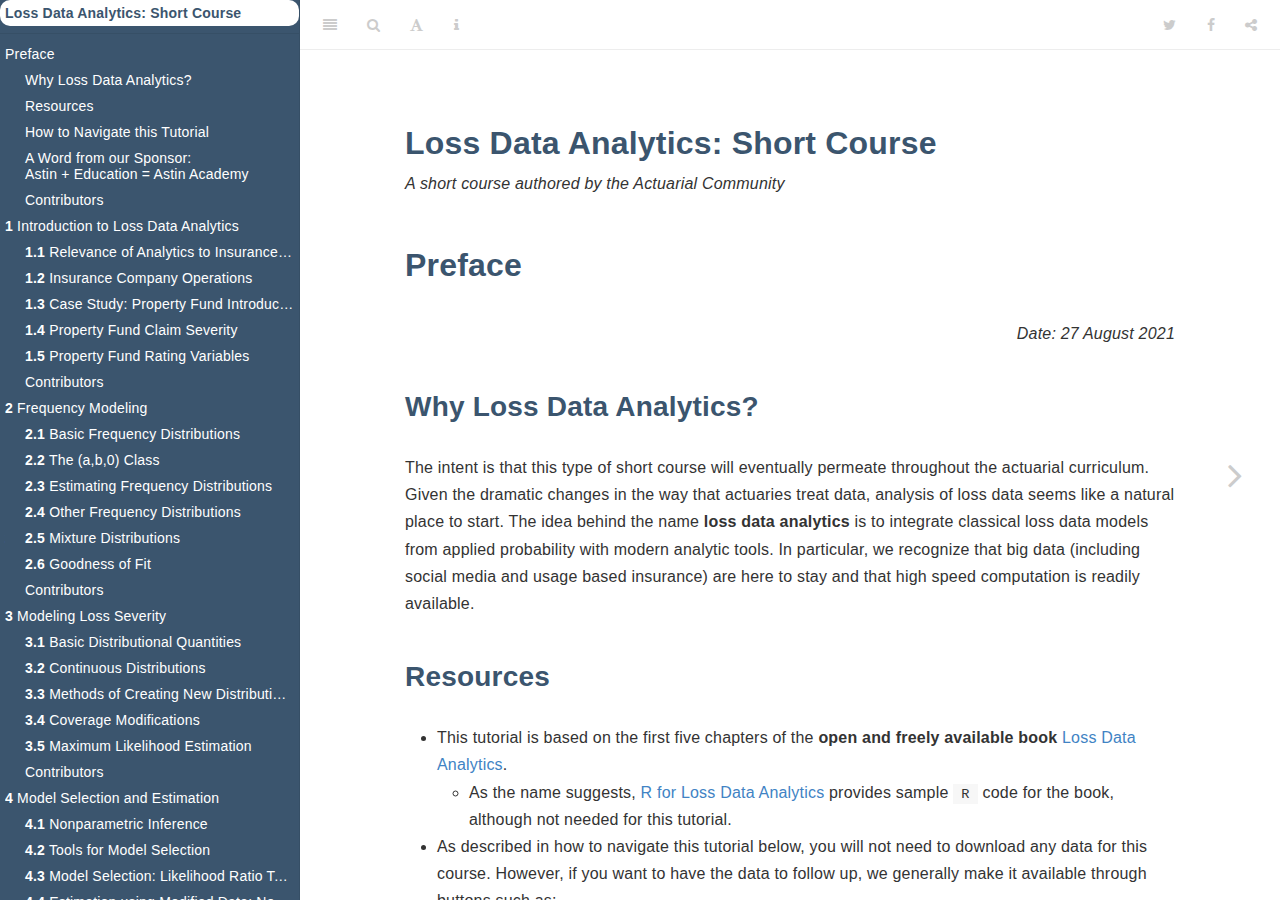
==== commit aaaf542b: "Chap 5 Revisions and More" ====
--- a/docs/index.html
+++ b/docs/index.html
@@ -6,14 +6,14 @@
   <meta http-equiv="X-UA-Compatible" content="IE=edge" />
   <title>Loss Data Analytics: Short Course</title>
   <meta name="description" content="This is an interactive, online, freely available short course. It will contain many interactive objects (quizzes, computer demonstrations, interactive graphs, video, and the like) to promote deeper learning." />
-  <meta name="generator" content="bookdown 0.21 and GitBook 2.6.7" />
+  <meta name="generator" content="bookdown 0.22 and GitBook 2.6.7" />
 
   <meta property="og:title" content="Loss Data Analytics: Short Course" />
   <meta property="og:type" content="book" />
   
   
   <meta property="og:description" content="This is an interactive, online, freely available short course. It will contain many interactive objects (quizzes, computer demonstrations, interactive graphs, video, and the like) to promote deeper learning." />
-  <meta name="github-repo" content="https://github.com/OpenActTextDev/LDAShortCourse1" />
+  <meta name="github-repo" content="https://github.com/OpenActTexts/LDACourse1" />
 
   <meta name="twitter:card" content="summary" />
   <meta name="twitter:title" content="Loss Data Analytics: Short Course" />
@@ -32,6 +32,7 @@
   
 
 <link rel="next" href="introduction-to-loss-data-analytics.html"/>
+<script src="libs/header-attrs-2.8/header-attrs.js"></script>
 <script src="libs/jquery-2.2.3/jquery.min.js"></script>
 <link href="libs/gitbook-2.6.7/css/style.css" rel="stylesheet" />
 <link href="libs/gitbook-2.6.7/css/plugin-table.css" rel="stylesheet" />
@@ -49,6 +50,8 @@
 
 
 
+<link href="libs/anchor-sections-1.0.1/anchor-sections.css" rel="stylesheet" />
+<script src="libs/anchor-sections-1.0.1/anchor-sections.js"></script>
 
 <!-- Various toggle functions used throughout --> 
 <script language="javascript">
@@ -88,6 +91,17 @@
     $('[data-toggle="popover"]').popover(); 
 });
 </script>
+
+<!-- Global site tag (gtag.js) - Google Analytics -->
+<script async src="https://www.googletagmanager.com/gtag/js?id=G-K7GRETHNZH"></script>
+<script>
+  window.dataLayer = window.dataLayer || [];
+  function gtag(){dataLayer.push(arguments);}
+  gtag('js', new Date());
+
+  gtag('config', 'G-K7GRETHNZH');
+</script>
+
 <script language="javascript">
 function openTab(evt, tabName) {
     var i, tabcontent, tablinks;
@@ -193,18 +207,16 @@
 </script>
 
 
-
-
-
 <!-- Global site tag (gtag.js) - Google Analytics -->
-<script async src="https://www.googletagmanager.com/gtag/js?id=UA-125587869-1"></script>
+<script async src="https://www.googletagmanager.com/gtag/js?id=G-K7GRETHNZH"></script>
 <script>
   window.dataLayer = window.dataLayer || [];
   function gtag(){dataLayer.push(arguments);}
   gtag('js', new Date());
 
-  gtag('config', 'UA-125587869-1');
-</script>
+  gtag('config', 'G-K7GRETHNZH');
+</script>
+
 
 
 
@@ -224,130 +236,156 @@
 <li><a href="./">Loss Data Analytics: Short Course</a></li>
 
 <li class="divider"></li>
-<li class="chapter" data-level="" data-path="index.html"><a href="index.html"><i class="fa fa-check"></i>Preface</a><ul>
+<li class="chapter" data-level="" data-path="index.html"><a href="index.html"><i class="fa fa-check"></i>Preface</a>
+<ul>
 <li class="chapter" data-level="" data-path="index.html"><a href="index.html#why-loss-data-analytics"><i class="fa fa-check"></i>Why Loss Data Analytics?</a></li>
 <li class="chapter" data-level="" data-path="index.html"><a href="index.html#resources"><i class="fa fa-check"></i>Resources</a></li>
 <li class="chapter" data-level="" data-path="index.html"><a href="index.html#how-to-navigate-this-tutorial"><i class="fa fa-check"></i>How to Navigate this Tutorial</a></li>
 <li><a href="index.html#a-word-from-our-sponsor-astin-education-astin-academy">A Word from our Sponsor: <br> Astin + Education = Astin Academy</a></li>
 <li class="chapter" data-level="" data-path="index.html"><a href="index.html#contributors"><i class="fa fa-check"></i>Contributors</a></li>
 </ul></li>
-<li class="chapter" data-level="1" data-path="introduction-to-loss-data-analytics.html"><a href="introduction-to-loss-data-analytics.html"><i class="fa fa-check"></i><b>1</b> Introduction to Loss Data Analytics</a><ul>
+<li class="chapter" data-level="1" data-path="introduction-to-loss-data-analytics.html"><a href="introduction-to-loss-data-analytics.html"><i class="fa fa-check"></i><b>1</b> Introduction to Loss Data Analytics</a>
+<ul>
 <li class="chapter" data-level="1.1" data-path="introduction-to-loss-data-analytics.html"><a href="introduction-to-loss-data-analytics.html#Sec:Intro"><i class="fa fa-check"></i><b>1.1</b> Relevance of Analytics to Insurance Activities</a></li>
 <li class="chapter" data-level="1.2" data-path="introduction-to-loss-data-analytics.html"><a href="introduction-to-loss-data-analytics.html#Sec:PredModApps"><i class="fa fa-check"></i><b>1.2</b> Insurance Company Operations</a></li>
-<li class="chapter" data-level="1.3" data-path="introduction-to-loss-data-analytics.html"><a href="introduction-to-loss-data-analytics.html#Sec:LGPIF"><i class="fa fa-check"></i><b>1.3</b> Case Study: Property Fund Introduction</a><ul>
+<li class="chapter" data-level="1.3" data-path="introduction-to-loss-data-analytics.html"><a href="introduction-to-loss-data-analytics.html#Sec:LGPIF"><i class="fa fa-check"></i><b>1.3</b> Case Study: Property Fund Introduction</a>
+<ul>
 <li class="chapter" data-level="1.3.1" data-path="introduction-to-loss-data-analytics.html"><a href="introduction-to-loss-data-analytics.html#exercise.-claim-frequency"><i class="fa fa-check"></i><b>1.3.1</b> Exercise. Claim Frequency</a></li>
 </ul></li>
-<li class="chapter" data-level="1.4" data-path="introduction-to-loss-data-analytics.html"><a href="introduction-to-loss-data-analytics.html#Sec:PropertyFundSeverity"><i class="fa fa-check"></i><b>1.4</b> Property Fund Claim Severity</a><ul>
+<li class="chapter" data-level="1.4" data-path="introduction-to-loss-data-analytics.html"><a href="introduction-to-loss-data-analytics.html#Sec:PropertyFundSeverity"><i class="fa fa-check"></i><b>1.4</b> Property Fund Claim Severity</a>
+<ul>
 <li class="chapter" data-level="1.4.1" data-path="introduction-to-loss-data-analytics.html"><a href="introduction-to-loss-data-analytics.html#exercise.-exploring-claim-severities"><i class="fa fa-check"></i><b>1.4.1</b> Exercise. Exploring Claim Severities</a></li>
 <li class="chapter" data-level="1.4.2" data-path="introduction-to-loss-data-analytics.html"><a href="introduction-to-loss-data-analytics.html#exercise.-skewness-of-the-claim-severity-distribution"><i class="fa fa-check"></i><b>1.4.2</b> Exercise. Skewness of the Claim Severity Distribution</a></li>
 <li class="chapter" data-level="1.4.3" data-path="introduction-to-loss-data-analytics.html"><a href="introduction-to-loss-data-analytics.html#exercise.-claim-severity-by-year"><i class="fa fa-check"></i><b>1.4.3</b> Exercise. Claim Severity by Year</a></li>
 </ul></li>
-<li class="chapter" data-level="1.5" data-path="introduction-to-loss-data-analytics.html"><a href="introduction-to-loss-data-analytics.html#Sec:LGPIFRatingVariaables"><i class="fa fa-check"></i><b>1.5</b> Property Fund Rating Variables</a><ul>
+<li class="chapter" data-level="1.5" data-path="introduction-to-loss-data-analytics.html"><a href="introduction-to-loss-data-analytics.html#Sec:LGPIFRatingVariaables"><i class="fa fa-check"></i><b>1.5</b> Property Fund Rating Variables</a>
+<ul>
 <li class="chapter" data-level="1.5.1" data-path="introduction-to-loss-data-analytics.html"><a href="introduction-to-loss-data-analytics.html#Ex:ClaimByType"><i class="fa fa-check"></i><b>1.5.1</b> Exercise. Claim by Entity Type, Fire Class, and No Claim Credit</a></li>
 </ul></li>
 <li class="chapter" data-level="" data-path="introduction-to-loss-data-analytics.html"><a href="introduction-to-loss-data-analytics.html#contributors-1"><i class="fa fa-check"></i>Contributors</a></li>
 </ul></li>
-<li class="chapter" data-level="2" data-path="frequency-modeling.html"><a href="frequency-modeling.html"><i class="fa fa-check"></i><b>2</b> Frequency Modeling</a><ul>
-<li class="chapter" data-level="2.1" data-path="frequency-modeling.html"><a href="frequency-modeling.html#basic-frequency-distributions"><i class="fa fa-check"></i><b>2.1</b> Basic Frequency Distributions</a><ul>
+<li class="chapter" data-level="2" data-path="frequency-modeling.html"><a href="frequency-modeling.html"><i class="fa fa-check"></i><b>2</b> Frequency Modeling</a>
+<ul>
+<li class="chapter" data-level="2.1" data-path="frequency-modeling.html"><a href="frequency-modeling.html#basic-frequency-distributions"><i class="fa fa-check"></i><b>2.1</b> Basic Frequency Distributions</a>
+<ul>
 <li class="chapter" data-level="2.1.1" data-path="frequency-modeling.html"><a href="frequency-modeling.html#exercise.-representing-the-number-of-cyber-events-with-a-binomial-distribution"><i class="fa fa-check"></i><b>2.1.1</b> Exercise. Representing the Number of Cyber Events with a Binomial Distribution</a></li>
 <li class="chapter" data-level="2.1.2" data-path="frequency-modeling.html"><a href="frequency-modeling.html#exercise.-representing-the-number-of-cyber-events-with-a-poisson-distribution"><i class="fa fa-check"></i><b>2.1.2</b> Exercise. Representing the Number of Cyber Events with a Poisson Distribution</a></li>
 <li class="chapter" data-level="2.1.3" data-path="frequency-modeling.html"><a href="frequency-modeling.html#exercise.-comparing-basic-count-distributions"><i class="fa fa-check"></i><b>2.1.3</b> Exercise. Comparing Basic Count Distributions</a></li>
 </ul></li>
-<li class="chapter" data-level="2.2" data-path="frequency-modeling.html"><a href="frequency-modeling.html#the-ab0-class"><i class="fa fa-check"></i><b>2.2</b> The (a,b,0) Class</a><ul>
+<li class="chapter" data-level="2.2" data-path="frequency-modeling.html"><a href="frequency-modeling.html#the-ab0-class"><i class="fa fa-check"></i><b>2.2</b> The (a,b,0) Class</a>
+<ul>
 <li class="chapter" data-level="2.2.1" data-path="frequency-modeling.html"><a href="frequency-modeling.html#exercise.-determining-probabilities-recursively"><i class="fa fa-check"></i><b>2.2.1</b> Exercise. Determining Probabilities Recursively</a></li>
 <li class="chapter" data-level="2.2.2" data-path="frequency-modeling.html"><a href="frequency-modeling.html#exercise.-reverse-engineering-and-recursive-r-functions"><i class="fa fa-check"></i><b>2.2.2</b> Exercise. Reverse Engineering and Recursive <code>R</code> Functions</a></li>
 </ul></li>
-<li class="chapter" data-level="2.3" data-path="frequency-modeling.html"><a href="frequency-modeling.html#estimating-frequency-distributions"><i class="fa fa-check"></i><b>2.3</b> Estimating Frequency Distributions</a><ul>
+<li class="chapter" data-level="2.3" data-path="frequency-modeling.html"><a href="frequency-modeling.html#estimating-frequency-distributions"><i class="fa fa-check"></i><b>2.3</b> Estimating Frequency Distributions</a>
+<ul>
 <li class="chapter" data-level="2.3.1" data-path="frequency-modeling.html"><a href="frequency-modeling.html#Ex:CountDataCompression"><i class="fa fa-check"></i><b>2.3.1</b> Exercise. Count Data Compression - 1</a></li>
 <li class="chapter" data-level="2.3.2" data-path="frequency-modeling.html"><a href="frequency-modeling.html#exercise.-count-data-compression---2"><i class="fa fa-check"></i><b>2.3.2</b> Exercise. Count Data Compression - 2</a></li>
 <li class="chapter" data-level="2.3.3" data-path="frequency-modeling.html"><a href="frequency-modeling.html#exercise.-graphing-likelihoods"><i class="fa fa-check"></i><b>2.3.3</b> Exercise. Graphing Likelihoods</a></li>
 <li class="chapter" data-level="2.3.4" data-path="frequency-modeling.html"><a href="frequency-modeling.html#exercise.-fitting-a-binomial-distribution"><i class="fa fa-check"></i><b>2.3.4</b> Exercise. Fitting a Binomial Distribution</a></li>
-<li class="chapter" data-level="2.3.5" data-path="frequency-modeling.html"><a href="frequency-modeling.html#exercise.-fitting-a-negative-binomial-distribution"><i class="fa fa-check"></i><b>2.3.5</b> Exercise. Fitting a Negative Binomial Distribution</a></li>
-</ul></li>
-<li class="chapter" data-level="2.4" data-path="frequency-modeling.html"><a href="frequency-modeling.html#other-frequency-distributions"><i class="fa fa-check"></i><b>2.4</b> Other Frequency Distributions</a><ul>
+<li class="chapter" data-level="2.3.5" data-path="frequency-modeling.html"><a href="frequency-modeling.html#Exer:FitNegBinomialDistrn"><i class="fa fa-check"></i><b>2.3.5</b> Exercise. Fitting a Negative Binomial Distribution</a></li>
+</ul></li>
+<li class="chapter" data-level="2.4" data-path="frequency-modeling.html"><a href="frequency-modeling.html#other-frequency-distributions"><i class="fa fa-check"></i><b>2.4</b> Other Frequency Distributions</a>
+<ul>
 <li class="chapter" data-level="2.4.1" data-path="frequency-modeling.html"><a href="frequency-modeling.html#exercise.-the-ab1-distribution-and-its-moments"><i class="fa fa-check"></i><b>2.4.1</b> Exercise. The (<em>a,b</em>,1) Distribution and its Moments</a></li>
 </ul></li>
-<li class="chapter" data-level="2.5" data-path="frequency-modeling.html"><a href="frequency-modeling.html#mixture-distributions"><i class="fa fa-check"></i><b>2.5</b> Mixture Distributions</a><ul>
+<li class="chapter" data-level="2.5" data-path="frequency-modeling.html"><a href="frequency-modeling.html#mixture-distributions"><i class="fa fa-check"></i><b>2.5</b> Mixture Distributions</a>
+<ul>
 <li class="chapter" data-level="2.5.1" data-path="frequency-modeling.html"><a href="frequency-modeling.html#exercise.-mixtures-of-workers-compensation-claims"><i class="fa fa-check"></i><b>2.5.1</b> Exercise. Mixtures of Workers’ Compensation Claims</a></li>
 <li class="chapter" data-level="2.5.2" data-path="frequency-modeling.html"><a href="frequency-modeling.html#exercise.-finite-number-of-mixture-distributions"><i class="fa fa-check"></i><b>2.5.2</b> Exercise. Finite Number of Mixture Distributions</a></li>
 <li class="chapter" data-level="2.5.3" data-path="frequency-modeling.html"><a href="frequency-modeling.html#exercise.-gamma-mixture-of-poissons"><i class="fa fa-check"></i><b>2.5.3</b> Exercise. Gamma Mixture of Poissons</a></li>
 </ul></li>
-<li class="chapter" data-level="2.6" data-path="frequency-modeling.html"><a href="frequency-modeling.html#goodness-of-fit"><i class="fa fa-check"></i><b>2.6</b> Goodness of Fit</a><ul>
+<li class="chapter" data-level="2.6" data-path="frequency-modeling.html"><a href="frequency-modeling.html#goodness-of-fit"><i class="fa fa-check"></i><b>2.6</b> Goodness of Fit</a>
+<ul>
 <li class="chapter" data-level="2.6.1" data-path="frequency-modeling.html"><a href="frequency-modeling.html#exercise.-goodness-of-fit-zero-modified-poisson"><i class="fa fa-check"></i><b>2.6.1</b> Exercise. Goodness of Fit: Zero-Modified Poisson</a></li>
 </ul></li>
 <li class="chapter" data-level="" data-path="frequency-modeling.html"><a href="frequency-modeling.html#contributors-2"><i class="fa fa-check"></i>Contributors</a></li>
 </ul></li>
-<li class="chapter" data-level="3" data-path="modeling-loss-severity.html"><a href="modeling-loss-severity.html"><i class="fa fa-check"></i><b>3</b> Modeling Loss Severity</a><ul>
-<li class="chapter" data-level="3.1" data-path="modeling-loss-severity.html"><a href="modeling-loss-severity.html#basic-distributional-quantities"><i class="fa fa-check"></i><b>3.1</b> Basic Distributional Quantities</a><ul>
+<li class="chapter" data-level="3" data-path="modeling-loss-severity.html"><a href="modeling-loss-severity.html"><i class="fa fa-check"></i><b>3</b> Modeling Loss Severity</a>
+<ul>
+<li class="chapter" data-level="3.1" data-path="modeling-loss-severity.html"><a href="modeling-loss-severity.html#basic-distributional-quantities"><i class="fa fa-check"></i><b>3.1</b> Basic Distributional Quantities</a>
+<ul>
 <li class="chapter" data-level="3.1.1" data-path="modeling-loss-severity.html"><a href="modeling-loss-severity.html#exercise.-moments-can-be-misleading"><i class="fa fa-check"></i><b>3.1.1</b> Exercise. Moments Can Be Misleading</a></li>
 <li class="chapter" data-level="3.1.2" data-path="modeling-loss-severity.html"><a href="modeling-loss-severity.html#exercise.-determining-boxplots-and-quantiles"><i class="fa fa-check"></i><b>3.1.2</b> Exercise. Determining Boxplots and Quantiles</a></li>
 <li class="chapter" data-level="3.1.3" data-path="modeling-loss-severity.html"><a href="modeling-loss-severity.html#exercise.-gamma-moment-generating-function"><i class="fa fa-check"></i><b>3.1.3</b> Exercise. Gamma Moment Generating Function</a></li>
 <li class="chapter" data-level="3.1.4" data-path="modeling-loss-severity.html"><a href="modeling-loss-severity.html#exercise.-visualizing-moment-generating-functions"><i class="fa fa-check"></i><b>3.1.4</b> Exercise. Visualizing Moment Generating Functions</a></li>
 <li class="chapter" data-level="3.1.5" data-path="modeling-loss-severity.html"><a href="modeling-loss-severity.html#exercise.-determining-moments-using-moment-generating-functions"><i class="fa fa-check"></i><b>3.1.5</b> Exercise. Determining Moments using Moment Generating Functions</a></li>
 </ul></li>
-<li class="chapter" data-level="3.2" data-path="modeling-loss-severity.html"><a href="modeling-loss-severity.html#continuous-distributions"><i class="fa fa-check"></i><b>3.2</b> Continuous Distributions</a><ul>
+<li class="chapter" data-level="3.2" data-path="modeling-loss-severity.html"><a href="modeling-loss-severity.html#continuous-distributions"><i class="fa fa-check"></i><b>3.2</b> Continuous Distributions</a>
+<ul>
 <li class="chapter" data-level="3.2.1" data-path="modeling-loss-severity.html"><a href="modeling-loss-severity.html#exercise."><i class="fa fa-check"></i><b>3.2.1</b> Exercise.</a></li>
 <li class="chapter" data-level="3.2.2" data-path="modeling-loss-severity.html"><a href="modeling-loss-severity.html#exercise.-visualizing-the-gamma-distribution"><i class="fa fa-check"></i><b>3.2.2</b> Exercise. Visualizing the Gamma Distribution</a></li>
 <li class="chapter" data-level="3.2.3" data-path="modeling-loss-severity.html"><a href="modeling-loss-severity.html#Ex:CreateParetoDensityFct"><i class="fa fa-check"></i><b>3.2.3</b> Exercise. Creating a Pareto Density Function</a></li>
 </ul></li>
-<li class="chapter" data-level="3.3" data-path="modeling-loss-severity.html"><a href="modeling-loss-severity.html#methods-of-creating-new-distributions"><i class="fa fa-check"></i><b>3.3</b> Methods of Creating New Distributions</a><ul>
+<li class="chapter" data-level="3.3" data-path="modeling-loss-severity.html"><a href="modeling-loss-severity.html#methods-of-creating-new-distributions"><i class="fa fa-check"></i><b>3.3</b> Methods of Creating New Distributions</a>
+<ul>
 <li class="chapter" data-level="3.3.1" data-path="modeling-loss-severity.html"><a href="modeling-loss-severity.html#exercise.-using-the-logarithmic-transformation-to-create-a-new-distribution"><i class="fa fa-check"></i><b>3.3.1</b> Exercise. Using the Logarithmic Transformation to Create a New Distribution</a></li>
 <li class="chapter" data-level="3.3.2" data-path="modeling-loss-severity.html"><a href="modeling-loss-severity.html#exercise.-creating-a-mixture-distribution"><i class="fa fa-check"></i><b>3.3.2</b> Exercise. Creating a Mixture Distribution</a></li>
 </ul></li>
-<li class="chapter" data-level="3.4" data-path="modeling-loss-severity.html"><a href="modeling-loss-severity.html#coverage-modifications"><i class="fa fa-check"></i><b>3.4</b> Coverage Modifications</a><ul>
+<li class="chapter" data-level="3.4" data-path="modeling-loss-severity.html"><a href="modeling-loss-severity.html#coverage-modifications"><i class="fa fa-check"></i><b>3.4</b> Coverage Modifications</a>
+<ul>
 <li class="chapter" data-level="3.4.1" data-path="modeling-loss-severity.html"><a href="modeling-loss-severity.html#exercise.-calculate-moments-of-the-lognormal-distribution"><i class="fa fa-check"></i><b>3.4.1</b> Exercise. Calculate Moments of the Lognormal Distribution</a></li>
 <li class="chapter" data-level="3.4.2" data-path="modeling-loss-severity.html"><a href="modeling-loss-severity.html#exercise.-calculate-limited-expected-value-of-the-lognormal-distribution"><i class="fa fa-check"></i><b>3.4.2</b> Exercise. Calculate Limited Expected Value of the Lognormal Distribution</a></li>
 <li class="chapter" data-level="3.4.3" data-path="modeling-loss-severity.html"><a href="modeling-loss-severity.html#exercise.-expected-claims-subject-to-a-deductible"><i class="fa fa-check"></i><b>3.4.3</b> Exercise. Expected Claims Subject to a Deductible</a></li>
 <li class="chapter" data-level="3.4.4" data-path="modeling-loss-severity.html"><a href="modeling-loss-severity.html#exercise.-expected-claims-subject-to-a-deductible-and-coinsurance"><i class="fa fa-check"></i><b>3.4.4</b> Exercise. Expected Claims Subject to a Deductible and Coinsurance</a></li>
 </ul></li>
-<li class="chapter" data-level="3.5" data-path="modeling-loss-severity.html"><a href="modeling-loss-severity.html#maximum-likelihood-estimation"><i class="fa fa-check"></i><b>3.5</b> Maximum Likelihood Estimation</a><ul>
+<li class="chapter" data-level="3.5" data-path="modeling-loss-severity.html"><a href="modeling-loss-severity.html#maximum-likelihood-estimation"><i class="fa fa-check"></i><b>3.5</b> Maximum Likelihood Estimation</a>
+<ul>
 <li class="chapter" data-level="3.5.1" data-path="modeling-loss-severity.html"><a href="modeling-loss-severity.html#Ex:MLEPareto"><i class="fa fa-check"></i><b>3.5.1</b> Exercise. Maximum Likelihood Estimation for a Pareto Distribution</a></li>
 <li class="chapter" data-level="3.5.2" data-path="modeling-loss-severity.html"><a href="modeling-loss-severity.html#exercise.-finding-standard-errors-for-maximum-likelihood-estimates"><i class="fa fa-check"></i><b>3.5.2</b> Exercise. Finding Standard Errors for Maximum Likelihood Estimates</a></li>
 </ul></li>
 <li class="chapter" data-level="" data-path="modeling-loss-severity.html"><a href="modeling-loss-severity.html#contributors-3"><i class="fa fa-check"></i>Contributors</a></li>
 </ul></li>
-<li class="chapter" data-level="4" data-path="model-selection-and-estimation.html"><a href="model-selection-and-estimation.html"><i class="fa fa-check"></i><b>4</b> Model Selection and Estimation</a><ul>
-<li class="chapter" data-level="4.1" data-path="model-selection-and-estimation.html"><a href="model-selection-and-estimation.html#Sec:NonInf"><i class="fa fa-check"></i><b>4.1</b> Nonparametric Inference</a><ul>
+<li class="chapter" data-level="4" data-path="model-selection-and-estimation.html"><a href="model-selection-and-estimation.html"><i class="fa fa-check"></i><b>4</b> Model Selection and Estimation</a>
+<ul>
+<li class="chapter" data-level="4.1" data-path="model-selection-and-estimation.html"><a href="model-selection-and-estimation.html#Sec:NonInf"><i class="fa fa-check"></i><b>4.1</b> Nonparametric Inference</a>
+<ul>
 <li class="chapter" data-level="4.1.1" data-path="model-selection-and-estimation.html"><a href="model-selection-and-estimation.html#exercise.-empirical-distribution-function-and-quartiles-percentiles-and-quantiles"><i class="fa fa-check"></i><b>4.1.1</b> Exercise. Empirical Distribution Function and Quartiles, Percentiles and Quantiles</a></li>
 <li class="chapter" data-level="4.1.2" data-path="model-selection-and-estimation.html"><a href="model-selection-and-estimation.html#exercise.-density-estimators"><i class="fa fa-check"></i><b>4.1.2</b> Exercise. Density Estimators</a></li>
 <li class="chapter" data-level="4.1.3" data-path="model-selection-and-estimation.html"><a href="model-selection-and-estimation.html#exercise.-claim-frequency-1"><i class="fa fa-check"></i><b>4.1.3</b> Exercise. Claim Frequency</a></li>
 </ul></li>
-<li class="chapter" data-level="4.2" data-path="model-selection-and-estimation.html"><a href="model-selection-and-estimation.html#tools-for-model-selection"><i class="fa fa-check"></i><b>4.2</b> Tools for Model Selection</a><ul>
+<li class="chapter" data-level="4.2" data-path="model-selection-and-estimation.html"><a href="model-selection-and-estimation.html#tools-for-model-selection"><i class="fa fa-check"></i><b>4.2</b> Tools for Model Selection</a>
+<ul>
 <li class="chapter" data-level="4.2.1" data-path="model-selection-and-estimation.html"><a href="model-selection-and-estimation.html#exercise.-probability-probability-pp-plot"><i class="fa fa-check"></i><b>4.2.1</b> Exercise. Probability-Probability (<span class="math inline">\(pp\)</span>) plot</a></li>
 <li class="chapter" data-level="4.2.2" data-path="model-selection-and-estimation.html"><a href="model-selection-and-estimation.html#exercise.-quantile-quantile-qq-plot"><i class="fa fa-check"></i><b>4.2.2</b> Exercise. Quantile-Quantile (<span class="math inline">\(qq\)</span>) plot</a></li>
 <li class="chapter" data-level="4.2.3" data-path="model-selection-and-estimation.html"><a href="model-selection-and-estimation.html#exercise.-kolmogorov-smirnov-test"><i class="fa fa-check"></i><b>4.2.3</b> Exercise. Kolmogorov-Smirnov test</a></li>
 </ul></li>
 <li class="chapter" data-level="4.3" data-path="model-selection-and-estimation.html"><a href="model-selection-and-estimation.html#model-selection-likelihood-ratio-tests-and-goodness-of-fit"><i class="fa fa-check"></i><b>4.3</b> Model Selection: Likelihood Ratio Tests and Goodness of Fit</a></li>
-<li class="chapter" data-level="4.4" data-path="model-selection-and-estimation.html"><a href="model-selection-and-estimation.html#estimation-using-modified-data-nonparametric-approach"><i class="fa fa-check"></i><b>4.4</b> Estimation using Modified Data: Nonparametric Approach</a><ul>
+<li class="chapter" data-level="4.4" data-path="model-selection-and-estimation.html"><a href="model-selection-and-estimation.html#estimation-using-modified-data-nonparametric-approach"><i class="fa fa-check"></i><b>4.4</b> Estimation using Modified Data: Nonparametric Approach</a>
+<ul>
 <li class="chapter" data-level="4.4.1" data-path="model-selection-and-estimation.html"><a href="model-selection-and-estimation.html#exercise.-nonparametric-estimation-using-modified-data"><i class="fa fa-check"></i><b>4.4.1</b> Exercise. Nonparametric Estimation using Modified Data</a></li>
 <li class="chapter" data-level="4.4.2" data-path="model-selection-and-estimation.html"><a href="model-selection-and-estimation.html#exercise.-nonparametric-estimation-using-modified-data-ii"><i class="fa fa-check"></i><b>4.4.2</b> Exercise. Nonparametric Estimation using Modified Data II</a></li>
 </ul></li>
 <li class="chapter" data-level="4.5" data-path="model-selection-and-estimation.html"><a href="model-selection-and-estimation.html#estimation-using-modified-data-parametric-approach"><i class="fa fa-check"></i><b>4.5</b> Estimation using Modified Data: Parametric Approach</a></li>
-<li class="chapter" data-level="4.6" data-path="model-selection-and-estimation.html"><a href="model-selection-and-estimation.html#bayesian-inference"><i class="fa fa-check"></i><b>4.6</b> Bayesian Inference</a><ul>
+<li class="chapter" data-level="4.6" data-path="model-selection-and-estimation.html"><a href="model-selection-and-estimation.html#bayesian-inference"><i class="fa fa-check"></i><b>4.6</b> Bayesian Inference</a>
+<ul>
 <li class="chapter" data-level="4.6.1" data-path="model-selection-and-estimation.html"><a href="model-selection-and-estimation.html#visualizing-bayesian-methods"><i class="fa fa-check"></i><b>4.6.1</b> Visualizing Bayesian Methods</a></li>
 </ul></li>
 <li class="chapter" data-level="" data-path="model-selection-and-estimation.html"><a href="model-selection-and-estimation.html#contributors-4"><i class="fa fa-check"></i>Contributors</a></li>
 </ul></li>
-<li class="chapter" data-level="5" data-path="aggregate-loss-models.html"><a href="aggregate-loss-models.html"><i class="fa fa-check"></i><b>5</b> Aggregate Loss Models</a><ul>
+<li class="chapter" data-level="5" data-path="aggregate-loss-models.html"><a href="aggregate-loss-models.html"><i class="fa fa-check"></i><b>5</b> Aggregate Loss Models</a>
+<ul>
 <li class="chapter" data-level="5.1" data-path="aggregate-loss-models.html"><a href="aggregate-loss-models.html#introduction"><i class="fa fa-check"></i><b>5.1</b> Introduction</a></li>
-<li class="chapter" data-level="5.2" data-path="aggregate-loss-models.html"><a href="aggregate-loss-models.html#individual-risk-model"><i class="fa fa-check"></i><b>5.2</b> Individual Risk Model</a><ul>
-<li class="chapter" data-level="5.2.1" data-path="aggregate-loss-models.html"><a href="aggregate-loss-models.html#Ex:IRM1"><i class="fa fa-check"></i><b>5.2.1</b> Exercise. Individual Risk Model I</a></li>
-<li class="chapter" data-level="5.2.2" data-path="aggregate-loss-models.html"><a href="aggregate-loss-models.html#exercise.-individual-risk-model-ii"><i class="fa fa-check"></i><b>5.2.2</b> Exercise. Individual Risk Model II</a></li>
-</ul></li>
-<li class="chapter" data-level="5.3" data-path="aggregate-loss-models.html"><a href="aggregate-loss-models.html#collective-risk-model---part-i"><i class="fa fa-check"></i><b>5.3</b> Collective Risk Model - Part I</a><ul>
-<li class="chapter" data-level="5.3.1" data-path="aggregate-loss-models.html"><a href="aggregate-loss-models.html#exercise.-collective-risk-model-i"><i class="fa fa-check"></i><b>5.3.1</b> Exercise. Collective Risk Model I</a></li>
-</ul></li>
-<li class="chapter" data-level="5.4" data-path="aggregate-loss-models.html"><a href="aggregate-loss-models.html#collective-risk-model---part-ii"><i class="fa fa-check"></i><b>5.4</b> Collective Risk Model - Part II</a><ul>
-<li class="chapter" data-level="5.4.1" data-path="aggregate-loss-models.html"><a href="aggregate-loss-models.html#exercise.-collective-risk-model-ii"><i class="fa fa-check"></i><b>5.4.1</b> Exercise. Collective Risk Model II</a></li>
-</ul></li>
-<li class="chapter" data-level="5.5" data-path="aggregate-loss-models.html"><a href="aggregate-loss-models.html#tweedie-distribution"><i class="fa fa-check"></i><b>5.5</b> Tweedie Distribution</a><ul>
-<li class="chapter" data-level="5.5.1" data-path="aggregate-loss-models.html"><a href="aggregate-loss-models.html#exercise.-tweedie-distribution"><i class="fa fa-check"></i><b>5.5.1</b> Exercise. Tweedie Distribution</a></li>
+<li class="chapter" data-level="5.2" data-path="aggregate-loss-models.html"><a href="aggregate-loss-models.html#individual-risk-model"><i class="fa fa-check"></i><b>5.2</b> Individual Risk Model</a>
+<ul>
+<li class="chapter" data-level="5.2.1" data-path="aggregate-loss-models.html"><a href="aggregate-loss-models.html#Ex:IRM1"><i class="fa fa-check"></i><b>5.2.1</b> Exercise. Simulating Claim Frequency</a></li>
+<li class="chapter" data-level="5.2.2" data-path="aggregate-loss-models.html"><a href="aggregate-loss-models.html#exercise.-individual-risk-model"><i class="fa fa-check"></i><b>5.2.2</b> Exercise. Individual Risk Model</a></li>
+</ul></li>
+<li class="chapter" data-level="5.3" data-path="aggregate-loss-models.html"><a href="aggregate-loss-models.html#Sec:CollRisk1"><i class="fa fa-check"></i><b>5.3</b> Fitting a Collective Risk Model in Two Parts</a>
+<ul>
+<li class="chapter" data-level="5.3.1" data-path="aggregate-loss-models.html"><a href="aggregate-loss-models.html#Ex:FreqCollectRM"><i class="fa fa-check"></i><b>5.3.1</b> Exercise. Estimating the Frequency Component of the Collective Risk Model</a></li>
+<li class="chapter" data-level="5.3.2" data-path="aggregate-loss-models.html"><a href="aggregate-loss-models.html#exercise.-estimating-the-severity-component-of-the-collective-risk-model"><i class="fa fa-check"></i><b>5.3.2</b> Exercise. Estimating the Severity Component of the Collective Risk Model</a></li>
+</ul></li>
+<li class="chapter" data-level="5.4" data-path="aggregate-loss-models.html"><a href="aggregate-loss-models.html#computation-strategies-for-a-collective-risk-model"><i class="fa fa-check"></i><b>5.4</b> Computation Strategies for a Collective Risk Model</a></li>
+<li class="chapter" data-level="5.5" data-path="aggregate-loss-models.html"><a href="aggregate-loss-models.html#tweedie-distribution"><i class="fa fa-check"></i><b>5.5</b> Tweedie Distribution</a>
+<ul>
+<li class="chapter" data-level="5.5.1" data-path="aggregate-loss-models.html"><a href="aggregate-loss-models.html#exercise.-fitting-a-tweedie-distribution"><i class="fa fa-check"></i><b>5.5.1</b> Exercise. Fitting a Tweedie Distribution</a></li>
 </ul></li>
 <li class="chapter" data-level="5.6" data-path="aggregate-loss-models.html"><a href="aggregate-loss-models.html#effects-of-coverage-modifications"><i class="fa fa-check"></i><b>5.6</b> Effects of Coverage Modifications</a></li>
 <li class="chapter" data-level="" data-path="aggregate-loss-models.html"><a href="aggregate-loss-models.html#contributors-5"><i class="fa fa-check"></i>Contributors</a></li>
 </ul></li>
 <li class="divider"></li>
-<li><a href="https://github.com/OpenActTextDev/LDACourse1/" target="blank">LDA Short Course on GitHub</a></li>
+<li><a href="https://github.com/OpenActTexts/LDACourse1/" target="blank">LDA Short Course on GitHub</a></li>
 
 </ul>
 
@@ -373,7 +411,7 @@
 <div id="preface" class="section level1 unnumbered">
 <h1>Preface</h1>
 <p style="text-align:right;">
-<em>Date: 17 August 2021</em>
+<em>Date: 27 August 2021</em>
 </p>
 <div id="why-loss-data-analytics" class="section level2 unnumbered">
 <h2>Why Loss Data Analytics?</h2>
@@ -384,17 +422,17 @@
 <ul>
 <li>This tutorial is based on the first five chapters of the <strong>open and freely available book</strong> <a href="https://openacttexts.github.io/">Loss Data Analytics</a>.
 <ul>
-<li><a href="https://openacttexts.github.io/LDARcode/">Sample code</a> is available for the book, although not needed for this tutorial.</li>
+<li>As the name suggests, <a href="https://openacttexts.github.io/LDARcode/">R for Loss Data Analytics</a> provides sample <code>R</code> code for the book, although not needed for this tutorial.</li>
 </ul></li>
 <li>As described in how to navigate this tutorial below, you will not need to download any data for this course. However, if you want to have the data to follow up, we generally make it available through buttons such as:
 <ul>
 <li><button download>
-<a href="https://raw.githubusercontent.com/OpenActTextDev/LDAShortCourse1/main/Data/PropertyFundInsample.csv">View the Property Fund Data as a .csv file.</a>
+<a href="https://raw.githubusercontent.com/OpenActTexts/LDACourse1/main/Data/PropertyFundInsample.csv">View the Property Fund Data as a .csv file.</a>
 </button>
 Then, do a “Save Page as” if you wish to download.</li>
-<li>Alternatively, go directly to the <a href="https://github.com/OpenActTextDev/LDAShortCourse1/tree/main/Data">Github page</a> to access the data.</li>
-</ul></li>
-<li>For advanced data applications in insurance, you may be interested in the series, <a href="http://www.cambridge.org/us/academic/subjects/statistics-probability/statistics-econometrics-finance-and-insurance/predictive-modeling-applications-actuarial-science-volume-1">Predictive Modeling Applications in Actuarial Science</a>.</li>
+<li>Alternatively, go directly to the <a href="https://github.com/OpenActTexts/LDACourse1/tree/main/Data">Github page</a> to access the data.</li>
+</ul></li>
+<li>For advanced data applications in insurance, you may be interested in the series <a href="http://www.cambridge.org/us/academic/subjects/statistics-probability/statistics-econometrics-finance-and-insurance/predictive-modeling-applications-actuarial-science-volume-1">Predictive Modeling Applications in Actuarial Science</a>. Although the books are not free, for many of the chapters you will find the data and sample <code>R</code> code <a href="https://instruction.bus.wisc.edu/jfrees/jfreesbooks/PredictiveModelingVol1/index.htm">freely available</a>.</li>
 </ul>
 </div>
 <div id="how-to-navigate-this-tutorial" class="section level2 unnumbered">
@@ -523,6 +561,8 @@
 <li>Motoharu Dei</li>
 <li>Yumo Dong, Australian National University</li>
 <li>Motoya Kosaki</li>
+<li>Aisha Nuval Othman, Malaysian Reinsurance</li>
+<li>Alyaa Nuval Othman, Malaysian Reinsurance</li>
 <li>Sahadeb Upretee, Central Washington University</li>
 </ul>
 <!-- **Miscellaneous** -->
@@ -560,6 +600,7 @@
 "weibo": false,
 "instapaper": false,
 "vk": false,
+"whatsapp": false,
 "all": ["facebook", "twitter", "linkedin", "weibo", "instapaper"]
 },
 "fontsettings": {
--- a/docs/libs/gitbook-2.6.7/css/style.css
+++ b/docs/libs/gitbook-2.6.7/css/style.css
@@ -4,7 +4,12 @@
  * Open sourced under MIT license by @mdo.
  * Some variables and mixins from Bootstrap (Apache 2 license).
  */.link-inherit,.link-inherit:focus,.link-inherit:hover{color:inherit}.fa,.fa-stack{display:inline-block}/*!
- *  Font Awesome 4.1.0 by @davegandy - http://fontawesome.io - @fontawesome
+ *  Font Awesome 4.7.0 by @davegandy - http://fontawesome.io - @fontawesome
  *  License - http://fontawesome.io/license (Font: SIL OFL 1.1, CSS: MIT License)
- */@font-face{font-family:FontAwesome;src:url(./fontawesome/fontawesome-webfont.ttf?v=4.1.0) format('truetype');font-weight:400;font-style:normal}.fa{font-family:FontAwesome;font-style:normal;font-weight:400;line-height:1;-moz-osx-font-smoothing:grayscale}.book .book-header,.book .book-summary{font-family:"Helvetica Neue",Helvetica,Arial,sans-serif}.fa-lg{font-size:1.33333333em;line-height:.75em;vertical-align:-15%}.fa-2x{font-size:2em}.fa-3x{font-size:3em}.fa-4x{font-size:4em}.fa-5x{font-size:5em}.fa-fw{width:1.28571429em;text-align:center}.fa-ul{padding-left:0;margin-left:2.14285714em;list-style-type:none}.fa-li{position:absolute;left:-2.14285714em;width:2.14285714em;top:.14285714em;text-align:center}.fa-li.fa-lg{left:-1.85714286em}.fa-border{padding:.2em .25em .15em;border:.08em solid #eee;border-radius:.1em}.pull-right{float:right}.pull-left{float:left}.fa.pull-left{margin-right:.3em}.fa.pull-right{margin-left:.3em}.fa-spin{-webkit-animation:spin 2s infinite linear;-moz-animation:spin 2s infinite linear;-o-animation:spin 2s infinite linear;animation:spin 2s infinite linear}@-moz-keyframes spin{0%{-moz-transform:rotate(0)}100%{-moz-transform:rotate(359deg)}}@-webkit-keyframes spin{0%{-webkit-transform:rotate(0)}100%{-webkit-transform:rotate(359deg)}}@-o-keyframes spin{0%{-o-transform:rotate(0)}100%{-o-transform:rotate(359deg)}}@keyframes spin{0%{-webkit-transform:rotate(0);transform:rotate(0)}100%{-webkit-transform:rotate(359deg);transform:rotate(359deg)}}.fa-rotate-90{filter:progid:DXImageTransform.Microsoft.BasicImage(rotation=1);-webkit-transform:rotate(90deg);-moz-transform:rotate(90deg);-ms-transform:rotate(90deg);-o-transform:rotate(90deg);transform:rotate(90deg)}.fa-rotate-180{filter:progid:DXImageTransform.Microsoft.BasicImage(rotation=2);-webkit-transform:rotate(180deg);-moz-transform:rotate(180deg);-ms-transform:rotate(180deg);-o-transform:rotate(180deg);transform:rotate(180deg)}.fa-rotate-270{filter:progid:DXImageTransform.Microsoft.BasicImage(rotation=3);-webkit-transform:rotate(270deg);-moz-transform:rotate(270deg);-ms-transform:rotate(270deg);-o-transform:rotate(270deg);transform:rotate(270deg)}.fa-flip-horizontal{filter:progid:DXImageTransform.Microsoft.BasicImage(rotation=0, mirror=1);-webkit-transform:scale(-1,1);-moz-transform:scale(-1,1);-ms-transform:scale(-1,1);-o-transform:scale(-1,1);transform:scale(-1,1)}.fa-flip-vertical{filter:progid:DXImageTransform.Microsoft.BasicImage(rotation=2, mirror=1);-webkit-transform:scale(1,-1);-moz-transform:scale(1,-1);-ms-transform:scale(1,-1);-o-transform:scale(1,-1);transform:scale(1,-1)}.fa-stack{position:relative;width:2em;height:2em;line-height:2em;vertical-align:middle}.fa-stack-1x,.fa-stack-2x{position:absolute;left:0;width:100%;text-align:center}.fa-stack-1x{line-height:inherit}.fa-stack-2x{font-size:2em}.fa-inverse{color:#fff}.fa-glass:before{content:"\f000"}.fa-music:before{content:"\f001"}.fa-search:before{content:"\f002"}.fa-envelope-o:before{content:"\f003"}.fa-heart:before{content:"\f004"}.fa-star:before{content:"\f005"}.fa-star-o:before{content:"\f006"}.fa-user:before{content:"\f007"}.fa-film:before{content:"\f008"}.fa-th-large:before{content:"\f009"}.fa-th:before{content:"\f00a"}.fa-th-list:before{content:"\f00b"}.fa-check:before{content:"\f00c"}.fa-times:before{content:"\f00d"}.fa-search-plus:before{content:"\f00e"}.fa-search-minus:before{content:"\f010"}.fa-power-off:before{content:"\f011"}.fa-signal:before{content:"\f012"}.fa-cog:before,.fa-gear:before{content:"\f013"}.fa-trash-o:before{content:"\f014"}.fa-home:before{content:"\f015"}.fa-file-o:before{content:"\f016"}.fa-clock-o:before{content:"\f017"}.fa-road:before{content:"\f018"}.fa-download:before{content:"\f019"}.fa-arrow-circle-o-down:before{content:"\f01a"}.fa-arrow-circle-o-up:before{content:"\f01b"}.fa-inbox:before{content:"\f01c"}.fa-play-circle-o:before{content:"\f01d"}.fa-repeat:before,.fa-rotate-right:before{content:"\f01e"}.fa-refresh:before{content:"\f021"}.fa-list-alt:before{content:"\f022"}.fa-lock:before{content:"\f023"}.fa-flag:before{content:"\f024"}.fa-headphones:before{content:"\f025"}.fa-volume-off:before{content:"\f026"}.fa-volume-down:before{content:"\f027"}.fa-volume-up:before{content:"\f028"}.fa-qrcode:before{content:"\f029"}.fa-barcode:before{content:"\f02a"}.fa-tag:before{content:"\f02b"}.fa-tags:before{content:"\f02c"}.fa-book:before{content:"\f02d"}.fa-bookmark:before{content:"\f02e"}.fa-print:before{content:"\f02f"}.fa-camera:before{content:"\f030"}.fa-font:before{content:"\f031"}.fa-bold:before{content:"\f032"}.fa-italic:before{content:"\f033"}.fa-text-height:before{content:"\f034"}.fa-text-width:before{content:"\f035"}.fa-align-left:before{content:"\f036"}.fa-align-center:before{content:"\f037"}.fa-align-right:before{content:"\f038"}.fa-align-justify:before{content:"\f039"}.fa-list:before{content:"\f03a"}.fa-dedent:before,.fa-outdent:before{content:"\f03b"}.fa-indent:before{content:"\f03c"}.fa-video-camera:before{content:"\f03d"}.fa-image:before,.fa-photo:before,.fa-picture-o:before{content:"\f03e"}.fa-pencil:before{content:"\f040"}.fa-map-marker:before{content:"\f041"}.fa-adjust:before{content:"\f042"}.fa-tint:before{content:"\f043"}.fa-edit:before,.fa-pencil-square-o:before{content:"\f044"}.fa-share-square-o:before{content:"\f045"}.fa-check-square-o:before{content:"\f046"}.fa-arrows:before{content:"\f047"}.fa-step-backward:before{content:"\f048"}.fa-fast-backward:before{content:"\f049"}.fa-backward:before{content:"\f04a"}.fa-play:before{content:"\f04b"}.fa-pause:before{content:"\f04c"}.fa-stop:before{content:"\f04d"}.fa-forward:before{content:"\f04e"}.fa-fast-forward:before{content:"\f050"}.fa-step-forward:before{content:"\f051"}.fa-eject:before{content:"\f052"}.fa-chevron-left:before{content:"\f053"}.fa-chevron-right:before{content:"\f054"}.fa-plus-circle:before{content:"\f055"}.fa-minus-circle:before{content:"\f056"}.fa-times-circle:before{content:"\f057"}.fa-check-circle:before{content:"\f058"}.fa-question-circle:before{content:"\f059"}.fa-info-circle:before{content:"\f05a"}.fa-crosshairs:before{content:"\f05b"}.fa-times-circle-o:before{content:"\f05c"}.fa-check-circle-o:before{content:"\f05d"}.fa-ban:before{content:"\f05e"}.fa-arrow-left:before{content:"\f060"}.fa-arrow-right:before{content:"\f061"}.fa-arrow-up:before{content:"\f062"}.fa-arrow-down:before{content:"\f063"}.fa-mail-forward:before,.fa-share:before{content:"\f064"}.fa-expand:before{content:"\f065"}.fa-compress:before{content:"\f066"}.fa-plus:before{content:"\f067"}.fa-minus:before{content:"\f068"}.fa-asterisk:before{content:"\f069"}.fa-exclamation-circle:before{content:"\f06a"}.fa-gift:before{content:"\f06b"}.fa-leaf:before{content:"\f06c"}.fa-fire:before{content:"\f06d"}.fa-eye:before{content:"\f06e"}.fa-eye-slash:before{content:"\f070"}.fa-exclamation-triangle:before,.fa-warning:before{content:"\f071"}.fa-plane:before{content:"\f072"}.fa-calendar:before{content:"\f073"}.fa-random:before{content:"\f074"}.fa-comment:before{content:"\f075"}.fa-magnet:before{content:"\f076"}.fa-chevron-up:before{content:"\f077"}.fa-chevron-down:before{content:"\f078"}.fa-retweet:before{content:"\f079"}.fa-shopping-cart:before{content:"\f07a"}.fa-folder:before{content:"\f07b"}.fa-folder-open:before{content:"\f07c"}.fa-arrows-v:before{content:"\f07d"}.fa-arrows-h:before{content:"\f07e"}.fa-bar-chart-o:before{content:"\f080"}.fa-twitter-square:before{content:"\f081"}.fa-facebook-square:before{content:"\f082"}.fa-camera-retro:before{content:"\f083"}.fa-key:before{content:"\f084"}.fa-cogs:before,.fa-gears:before{content:"\f085"}.fa-comments:before{content:"\f086"}.fa-thumbs-o-up:before{content:"\f087"}.fa-thumbs-o-down:before{content:"\f088"}.fa-star-half:before{content:"\f089"}.fa-heart-o:before{content:"\f08a"}.fa-sign-out:before{content:"\f08b"}.fa-linkedin-square:before{content:"\f08c"}.fa-thumb-tack:before{content:"\f08d"}.fa-external-link:before{content:"\f08e"}.fa-sign-in:before{content:"\f090"}.fa-trophy:before{content:"\f091"}.fa-github-square:before{content:"\f092"}.fa-upload:before{content:"\f093"}.fa-lemon-o:before{content:"\f094"}.fa-phone:before{content:"\f095"}.fa-square-o:before{content:"\f096"}.fa-bookmark-o:before{content:"\f097"}.fa-phone-square:before{content:"\f098"}.fa-twitter:before{content:"\f099"}.fa-facebook:before{content:"\f09a"}.fa-github:before{content:"\f09b"}.fa-unlock:before{content:"\f09c"}.fa-credit-card:before{content:"\f09d"}.fa-rss:before{content:"\f09e"}.fa-hdd-o:before{content:"\f0a0"}.fa-bullhorn:before{content:"\f0a1"}.fa-bell:before{content:"\f0f3"}.fa-certificate:before{content:"\f0a3"}.fa-hand-o-right:before{content:"\f0a4"}.fa-hand-o-left:before{content:"\f0a5"}.fa-hand-o-up:before{content:"\f0a6"}.fa-hand-o-down:before{content:"\f0a7"}.fa-arrow-circle-left:before{content:"\f0a8"}.fa-arrow-circle-right:before{content:"\f0a9"}.fa-arrow-circle-up:before{content:"\f0aa"}.fa-arrow-circle-down:before{content:"\f0ab"}.fa-globe:before{content:"\f0ac"}.fa-wrench:before{content:"\f0ad"}.fa-tasks:before{content:"\f0ae"}.fa-filter:before{content:"\f0b0"}.fa-briefcase:before{content:"\f0b1"}.fa-arrows-alt:before{content:"\f0b2"}.fa-group:before,.fa-users:before{content:"\f0c0"}.fa-chain:before,.fa-link:before{content:"\f0c1"}.fa-cloud:before{content:"\f0c2"}.fa-flask:before{content:"\f0c3"}.fa-cut:before,.fa-scissors:before{content:"\f0c4"}.fa-copy:before,.fa-files-o:before{content:"\f0c5"}.fa-paperclip:before{content:"\f0c6"}.fa-floppy-o:before,.fa-save:before{content:"\f0c7"}.fa-square:before{content:"\f0c8"}.fa-bars:before,.fa-navicon:before,.fa-reorder:before{content:"\f0c9"}.fa-list-ul:before{content:"\f0ca"}.fa-list-ol:before{content:"\f0cb"}.fa-strikethrough:before{content:"\f0cc"}.fa-underline:before{content:"\f0cd"}.fa-table:before{content:"\f0ce"}.fa-magic:before{content:"\f0d0"}.fa-truck:before{content:"\f0d1"}.fa-pinterest:before{content:"\f0d2"}.fa-pinterest-square:before{content:"\f0d3"}.fa-google-plus-square:before{content:"\f0d4"}.fa-google-plus:before{content:"\f0d5"}.fa-money:before{content:"\f0d6"}.fa-caret-down:before{content:"\f0d7"}.fa-caret-up:before{content:"\f0d8"}.fa-caret-left:before{content:"\f0d9"}.fa-caret-right:before{content:"\f0da"}.fa-columns:before{content:"\f0db"}.fa-sort:before,.fa-unsorted:before{content:"\f0dc"}.fa-sort-desc:before,.fa-sort-down:before{content:"\f0dd"}.fa-sort-asc:before,.fa-sort-up:before{content:"\f0de"}.fa-envelope:before{content:"\f0e0"}.fa-linkedin:before{content:"\f0e1"}.fa-rotate-left:before,.fa-undo:before{content:"\f0e2"}.fa-gavel:before,.fa-legal:before{content:"\f0e3"}.fa-dashboard:before,.fa-tachometer:before{content:"\f0e4"}.fa-comment-o:before{content:"\f0e5"}.fa-comments-o:before{content:"\f0e6"}.fa-bolt:before,.fa-flash:before{content:"\f0e7"}.fa-sitemap:before{content:"\f0e8"}.fa-umbrella:before{content:"\f0e9"}.fa-clipboard:before,.fa-paste:before{content:"\f0ea"}.fa-lightbulb-o:before{content:"\f0eb"}.fa-exchange:before{content:"\f0ec"}.fa-cloud-download:before{content:"\f0ed"}.fa-cloud-upload:before{content:"\f0ee"}.fa-user-md:before{content:"\f0f0"}.fa-stethoscope:before{content:"\f0f1"}.fa-suitcase:before{content:"\f0f2"}.fa-bell-o:before{content:"\f0a2"}.fa-coffee:before{content:"\f0f4"}.fa-cutlery:before{content:"\f0f5"}.fa-file-text-o:before{content:"\f0f6"}.fa-building-o:before{content:"\f0f7"}.fa-hospital-o:before{content:"\f0f8"}.fa-ambulance:before{content:"\f0f9"}.fa-medkit:before{content:"\f0fa"}.fa-fighter-jet:before{content:"\f0fb"}.fa-beer:before{content:"\f0fc"}.fa-h-square:before{content:"\f0fd"}.fa-plus-square:before{content:"\f0fe"}.fa-angle-double-left:before{content:"\f100"}.fa-angle-double-right:before{content:"\f101"}.fa-angle-double-up:before{content:"\f102"}.fa-angle-double-down:before{content:"\f103"}.fa-angle-left:before{content:"\f104"}.fa-angle-right:before{content:"\f105"}.fa-angle-up:before{content:"\f106"}.fa-angle-down:before{content:"\f107"}.fa-desktop:before{content:"\f108"}.fa-laptop:before{content:"\f109"}.fa-tablet:before{content:"\f10a"}.fa-mobile-phone:before,.fa-mobile:before{content:"\f10b"}.fa-circle-o:before{content:"\f10c"}.fa-quote-left:before{content:"\f10d"}.fa-quote-right:before{content:"\f10e"}.fa-spinner:before{content:"\f110"}.fa-circle:before{content:"\f111"}.fa-mail-reply:before,.fa-reply:before{content:"\f112"}.fa-github-alt:before{content:"\f113"}.fa-folder-o:before{content:"\f114"}.fa-folder-open-o:before{content:"\f115"}.fa-smile-o:before{content:"\f118"}.fa-frown-o:before{content:"\f119"}.fa-meh-o:before{content:"\f11a"}.fa-gamepad:before{content:"\f11b"}.fa-keyboard-o:before{content:"\f11c"}.fa-flag-o:before{content:"\f11d"}.fa-flag-checkered:before{content:"\f11e"}.fa-terminal:before{content:"\f120"}.fa-code:before{content:"\f121"}.fa-mail-reply-all:before,.fa-reply-all:before{content:"\f122"}.fa-star-half-empty:before,.fa-star-half-full:before,.fa-star-half-o:before{content:"\f123"}.fa-location-arrow:before{content:"\f124"}.fa-crop:before{content:"\f125"}.fa-code-fork:before{content:"\f126"}.fa-chain-broken:before,.fa-unlink:before{content:"\f127"}.fa-question:before{content:"\f128"}.fa-info:before{content:"\f129"}.fa-exclamation:before{content:"\f12a"}.fa-superscript:before{content:"\f12b"}.fa-subscript:before{content:"\f12c"}.fa-eraser:before{content:"\f12d"}.fa-puzzle-piece:before{content:"\f12e"}.fa-microphone:before{content:"\f130"}.fa-microphone-slash:before{content:"\f131"}.fa-shield:before{content:"\f132"}.fa-calendar-o:before{content:"\f133"}.fa-fire-extinguisher:before{content:"\f134"}.fa-rocket:before{content:"\f135"}.fa-maxcdn:before{content:"\f136"}.fa-chevron-circle-left:before{content:"\f137"}.fa-chevron-circle-right:before{content:"\f138"}.fa-chevron-circle-up:before{content:"\f139"}.fa-chevron-circle-down:before{content:"\f13a"}.fa-html5:before{content:"\f13b"}.fa-css3:before{content:"\f13c"}.fa-anchor:before{content:"\f13d"}.fa-unlock-alt:before{content:"\f13e"}.fa-bullseye:before{content:"\f140"}.fa-ellipsis-h:before{content:"\f141"}.fa-ellipsis-v:before{content:"\f142"}.fa-rss-square:before{content:"\f143"}.fa-play-circle:before{content:"\f144"}.fa-ticket:before{content:"\f145"}.fa-minus-square:before{content:"\f146"}.fa-minus-square-o:before{content:"\f147"}.fa-level-up:before{content:"\f148"}.fa-level-down:before{content:"\f149"}.fa-check-square:before{content:"\f14a"}.fa-pencil-square:before{content:"\f14b"}.fa-external-link-square:before{content:"\f14c"}.fa-share-square:before{content:"\f14d"}.fa-compass:before{content:"\f14e"}.fa-caret-square-o-down:before,.fa-toggle-down:before{content:"\f150"}.fa-caret-square-o-up:before,.fa-toggle-up:before{content:"\f151"}.fa-caret-square-o-right:before,.fa-toggle-right:before{content:"\f152"}.fa-eur:before,.fa-euro:before{content:"\f153"}.fa-gbp:before{content:"\f154"}.fa-dollar:before,.fa-usd:before{content:"\f155"}.fa-inr:before,.fa-rupee:before{content:"\f156"}.fa-cny:before,.fa-jpy:before,.fa-rmb:before,.fa-yen:before{content:"\f157"}.fa-rouble:before,.fa-rub:before,.fa-ruble:before{content:"\f158"}.fa-krw:before,.fa-won:before{content:"\f159"}.fa-bitcoin:before,.fa-btc:before{content:"\f15a"}.fa-file:before{content:"\f15b"}.fa-file-text:before{content:"\f15c"}.fa-sort-alpha-asc:before{content:"\f15d"}.fa-sort-alpha-desc:before{content:"\f15e"}.fa-sort-amount-asc:before{content:"\f160"}.fa-sort-amount-desc:before{content:"\f161"}.fa-sort-numeric-asc:before{content:"\f162"}.fa-sort-numeric-desc:before{content:"\f163"}.fa-thumbs-up:before{content:"\f164"}.fa-thumbs-down:before{content:"\f165"}.fa-youtube-square:before{content:"\f166"}.fa-youtube:before{content:"\f167"}.fa-xing:before{content:"\f168"}.fa-xing-square:before{content:"\f169"}.fa-youtube-play:before{content:"\f16a"}.fa-dropbox:before{content:"\f16b"}.fa-stack-overflow:before{content:"\f16c"}.fa-instagram:before{content:"\f16d"}.fa-flickr:before{content:"\f16e"}.fa-adn:before{content:"\f170"}.fa-bitbucket:before{content:"\f171"}.fa-bitbucket-square:before{content:"\f172"}.fa-tumblr:before{content:"\f173"}.fa-tumblr-square:before{content:"\f174"}.fa-long-arrow-down:before{content:"\f175"}.fa-long-arrow-up:before{content:"\f176"}.fa-long-arrow-left:before{content:"\f177"}.fa-long-arrow-right:before{content:"\f178"}.fa-apple:before{content:"\f179"}.fa-windows:before{content:"\f17a"}.fa-android:before{content:"\f17b"}.fa-linux:before{content:"\f17c"}.fa-dribbble:before{content:"\f17d"}.fa-skype:before{content:"\f17e"}.fa-foursquare:before{content:"\f180"}.fa-trello:before{content:"\f181"}.fa-female:before{content:"\f182"}.fa-male:before{content:"\f183"}.fa-gittip:before{content:"\f184"}.fa-sun-o:before{content:"\f185"}.fa-moon-o:before{content:"\f186"}.fa-archive:before{content:"\f187"}.fa-bug:before{content:"\f188"}.fa-vk:before{content:"\f189"}.fa-weibo:before{content:"\f18a"}.fa-renren:before{content:"\f18b"}.fa-pagelines:before{content:"\f18c"}.fa-stack-exchange:before{content:"\f18d"}.fa-arrow-circle-o-right:before{content:"\f18e"}.fa-arrow-circle-o-left:before{content:"\f190"}.fa-caret-square-o-left:before,.fa-toggle-left:before{content:"\f191"}.fa-dot-circle-o:before{content:"\f192"}.fa-wheelchair:before{content:"\f193"}.fa-vimeo-square:before{content:"\f194"}.fa-try:before,.fa-turkish-lira:before{content:"\f195"}.fa-plus-square-o:before{content:"\f196"}.fa-space-shuttle:before{content:"\f197"}.fa-slack:before{content:"\f198"}.fa-envelope-square:before{content:"\f199"}.fa-wordpress:before{content:"\f19a"}.fa-openid:before{content:"\f19b"}.fa-bank:before,.fa-institution:before,.fa-university:before{content:"\f19c"}.fa-graduation-cap:before,.fa-mortar-board:before{content:"\f19d"}.fa-yahoo:before{content:"\f19e"}.fa-google:before{content:"\f1a0"}.fa-reddit:before{content:"\f1a1"}.fa-reddit-square:before{content:"\f1a2"}.fa-stumbleupon-circle:before{content:"\f1a3"}.fa-stumbleupon:before{content:"\f1a4"}.fa-delicious:before{content:"\f1a5"}.fa-digg:before{content:"\f1a6"}.fa-pied-piper-square:before,.fa-pied-piper:before{content:"\f1a7"}.fa-pied-piper-alt:before{content:"\f1a8"}.fa-drupal:before{content:"\f1a9"}.fa-joomla:before{content:"\f1aa"}.fa-language:before{content:"\f1ab"}.fa-fax:before{content:"\f1ac"}.fa-building:before{content:"\f1ad"}.fa-child:before{content:"\f1ae"}.fa-paw:before{content:"\f1b0"}.fa-spoon:before{content:"\f1b1"}.fa-cube:before{content:"\f1b2"}.fa-cubes:before{content:"\f1b3"}.fa-behance:before{content:"\f1b4"}.fa-behance-square:before{content:"\f1b5"}.fa-steam:before{content:"\f1b6"}.fa-steam-square:before{content:"\f1b7"}.fa-recycle:before{content:"\f1b8"}.fa-automobile:before,.fa-car:before{content:"\f1b9"}.fa-cab:before,.fa-taxi:before{content:"\f1ba"}.fa-tree:before{content:"\f1bb"}.fa-spotify:before{content:"\f1bc"}.fa-deviantart:before{content:"\f1bd"}.fa-soundcloud:before{content:"\f1be"}.fa-database:before{content:"\f1c0"}.fa-file-pdf-o:before{content:"\f1c1"}.fa-file-word-o:before{content:"\f1c2"}.fa-file-excel-o:before{content:"\f1c3"}.fa-file-powerpoint-o:before{content:"\f1c4"}.fa-file-image-o:before,.fa-file-photo-o:before,.fa-file-picture-o:before{content:"\f1c5"}.fa-file-archive-o:before,.fa-file-zip-o:before{content:"\f1c6"}.fa-file-audio-o:before,.fa-file-sound-o:before{content:"\f1c7"}.fa-file-movie-o:before,.fa-file-video-o:before{content:"\f1c8"}.fa-file-code-o:before{content:"\f1c9"}.fa-vine:before{content:"\f1ca"}.fa-codepen:before{content:"\f1cb"}.fa-jsfiddle:before{content:"\f1cc"}.fa-life-bouy:before,.fa-life-ring:before,.fa-life-saver:before,.fa-support:before{content:"\f1cd"}.fa-circle-o-notch:before{content:"\f1ce"}.fa-ra:before,.fa-rebel:before{content:"\f1d0"}.fa-empire:before,.fa-ge:before{content:"\f1d1"}.fa-git-square:before{content:"\f1d2"}.fa-git:before{content:"\f1d3"}.fa-hacker-news:before{content:"\f1d4"}.fa-tencent-weibo:before{content:"\f1d5"}.fa-qq:before{content:"\f1d6"}.fa-wechat:before,.fa-weixin:before{content:"\f1d7"}.fa-paper-plane:before,.fa-send:before{content:"\f1d8"}.fa-paper-plane-o:before,.fa-send-o:before{content:"\f1d9"}.fa-history:before{content:"\f1da"}.fa-circle-thin:before{content:"\f1db"}.fa-header:before{content:"\f1dc"}.fa-paragraph:before{content:"\f1dd"}.fa-sliders:before{content:"\f1de"}.fa-share-alt:before{content:"\f1e0"}.fa-share-alt-square:before{content:"\f1e1"}.fa-bomb:before{content:"\f1e2"}.book-langs-index{width:100%;height:100%;padding:40px 0;margin:0;overflow:auto}@media (max-width:600px){.book-langs-index{padding:0}}.book-langs-index .inner{max-width:600px;width:100%;margin:0 auto;padding:30px;background:#fff;border-radius:3px}.book-langs-index .inner h3{margin:0}.book-langs-index .inner .languages{list-style:none;padding:20px 30px;margin-top:20px;border-top:1px solid #eee}.book-langs-index .inner .languages:after,.book-langs-index .inner .languages:before{content:" ";display:table;line-height:0}.book-langs-index .inner .languages li{width:50%;float:left;padding:10px 5px;font-size:16px}@media (max-width:600px){.book-langs-index .inner .languages li{width:100%;max-width:100%}}.book .book-header{overflow:visible;height:50px;padding:0 8px;z-index:2;font-size:.85em;color:#7e888b;background:0 0}.book .book-header .btn{display:block;height:50px;padding:0 15px;border-bottom:none;color:#ccc;text-transform:uppercase;line-height:50px;-webkit-box-shadow:none!important;box-shadow:none!important;position:relative;font-size:14px}.book .book-header .btn:hover{position:relative;text-decoration:none;color:#444;background:0 0}.book .book-header h1{margin:0;font-size:20px;font-weight:200;text-align:center;line-height:50px;opacity:0;padding-left:200px;padding-right:200px;-webkit-transition:opacity .2s ease;-moz-transition:opacity .2s ease;-o-transition:opacity .2s ease;transition:opacity .2s ease;overflow:hidden;text-overflow:ellipsis;white-space:nowrap}.book .book-header h1 a,.book .book-header h1 a:hover{color:inherit;text-decoration:none}@media (max-width:1000px){.book .book-header h1{display:none}}.book .book-header h1 i{display:none}.book .book-header:hover h1{opacity:1}.book.is-loading .book-header h1 i{display:inline-block}.book.is-loading .book-header h1 a{display:none}.dropdown{position:relative}.dropdown-menu{position:absolute;top:100%;left:0;z-index:100;display:none;float:left;min-width:160px;padding:0;margin:2px 0 0;list-style:none;font-size:14px;background-color:#fafafa;border:1px solid rgba(0,0,0,.07);border-radius:1px;-webkit-box-shadow:0 6px 12px rgba(0,0,0,.175);box-shadow:0 6px 12px rgba(0,0,0,.175);background-clip:padding-box}.dropdown-menu.open{display:block}.dropdown-menu.dropdown-left{left:auto;right:4%}.dropdown-menu.dropdown-left .dropdown-caret{right:14px;left:auto}.dropdown-menu .dropdown-caret{position:absolute;top:-8px;left:14px;width:18px;height:10px;float:left;overflow:hidden}.dropdown-menu .dropdown-caret .caret-inner,.dropdown-menu .dropdown-caret .caret-outer{display:inline-block;top:0;border-left:9px solid transparent;border-right:9px solid transparent;position:absolute}.dropdown-menu .dropdown-caret .caret-outer{border-bottom:9px solid rgba(0,0,0,.1);height:auto;left:0;width:auto;margin-left:-1px}.dropdown-menu .dropdown-caret .caret-inner{margin-top:-1px;top:1px;border-bottom:9px solid #fafafa}.dropdown-menu .buttons{border-bottom:1px solid rgba(0,0,0,.07)}.dropdown-menu .buttons:after,.dropdown-menu .buttons:before{content:" ";display:table;line-height:0}.dropdown-menu .buttons:last-child{border-bottom:none}.dropdown-menu .buttons .button{border:0;background-color:transparent;color:#a6a6a6;width:100%;text-align:center;float:left;line-height:1.42857143;padding:8px 4px}.alert,.dropdown-menu .buttons .button:hover{color:#444}.dropdown-menu .buttons .button:focus,.dropdown-menu .buttons .button:hover{outline:0}.dropdown-menu .buttons .button.size-2{width:50%}.dropdown-menu .buttons .button.size-3{width:33%}.alert{padding:15px;margin-bottom:20px;background:#eee;border-bottom:5px solid #ddd}.alert-success{background:#dff0d8;border-color:#d6e9c6;color:#3c763d}.alert-info{background:#d9edf7;border-color:#bce8f1;color:#31708f}.alert-danger{background:#f2dede;border-color:#ebccd1;color:#a94442}.alert-warning{background:#fcf8e3;border-color:#faebcc;color:#8a6d3b}.book .book-summary{position:absolute;top:0;left:-300px;bottom:0;z-index:1;width:300px;color:#364149;background:#fafafa;border-right:1px solid rgba(0,0,0,.07);-webkit-transition:left 250ms ease;-moz-transition:left 250ms ease;-o-transition:left 250ms ease;transition:left 250ms ease}.book .book-summary ul.summary{position:absolute;top:0;left:0;right:0;bottom:0;overflow-y:auto;list-style:none;margin:0;padding:0;-webkit-transition:top .5s ease;-moz-transition:top .5s ease;-o-transition:top .5s ease;transition:top .5s ease}.book .book-summary ul.summary li{list-style:none}.book .book-summary ul.summary li.divider{height:1px;margin:7px 0;overflow:hidden;background:rgba(0,0,0,.07)}.book .book-summary ul.summary li i.fa-check{display:none;position:absolute;right:9px;top:16px;font-size:9px;color:#3c3}.book .book-summary ul.summary li.done>a{color:#364149;font-weight:400}.book .book-summary ul.summary li.done>a i{display:inline}.book .book-summary ul.summary li a,.book .book-summary ul.summary li span{display:block;padding:10px 15px;border-bottom:none;color:#364149;background:0 0;text-overflow:ellipsis;overflow:hidden;white-space:nowrap;position:relative}.book .book-summary ul.summary li span{cursor:not-allowed;opacity:.3;filter:alpha(opacity=30)}.book .book-summary ul.summary li a:hover,.book .book-summary ul.summary li.active>a{color:#008cff;background:0 0;text-decoration:none}.book .book-summary ul.summary li ul{padding-left:20px}@media (max-width:600px){.book .book-summary{width:calc(100% - 60px);bottom:0;left:-100%}}.book.with-summary .book-summary{left:0}.book.without-animation .book-summary{-webkit-transition:none!important;-moz-transition:none!important;-o-transition:none!important;transition:none!important}.book{position:relative;width:100%;height:100%}.book .book-body,.book .book-body .body-inner{position:absolute;top:0;left:0;overflow-y:auto;bottom:0;right:0}.book .book-body{color:#000;background:#fff;-webkit-transition:left 250ms ease;-moz-transition:left 250ms ease;-o-transition:left 250ms ease;transition:left 250ms ease}.book .book-body .page-wrapper{position:relative;outline:0}.book .book-body .page-wrapper .page-inner{max-width:800px;margin:0 auto;padding:20px 0 40px}.book .book-body .page-wrapper .page-inner section{margin:0;padding:5px 15px;background:#fff;border-radius:2px;line-height:1.7;font-size:1.6rem}.book .book-body .page-wrapper .page-inner .btn-group .btn{border-radius:0;background:#eee;border:0}@media (max-width:1240px){.book .book-body{-webkit-transition:-webkit-transform 250ms ease;-moz-transition:-moz-transform 250ms ease;-o-transition:-o-transform 250ms ease;transition:transform 250ms ease;padding-bottom:20px}.book .book-body .body-inner{position:static;min-height:calc(100% - 50px)}}@media (min-width:600px){.book.with-summary .book-body{left:300px}}@media (max-width:600px){.book.with-summary{overflow:hidden}.book.with-summary .book-body{-webkit-transform:translate(calc(100% - 60px),0);-moz-transform:translate(calc(100% - 60px),0);-ms-transform:translate(calc(100% - 60px),0);-o-transform:translate(calc(100% - 60px),0);transform:translate(calc(100% - 60px),0)}}.book.without-animation .book-body{-webkit-transition:none!important;-moz-transition:none!important;-o-transition:none!important;transition:none!important}.buttons:after,.buttons:before{content:" ";display:table;line-height:0}.button{border:0;background:#eee;color:#666;width:100%;text-align:center;float:left;line-height:1.42857143;padding:8px 4px}.button:hover{color:#444}.button:focus,.button:hover{outline:0}.button.size-2{width:50%}.button.size-3{width:33%}.book .book-body .page-wrapper .page-inner section{display:none}.book .book-body .page-wrapper .page-inner section.normal{display:block;word-wrap:break-word;overflow:hidden;color:#333;line-height:1.7;text-size-adjust:100%;-ms-text-size-adjust:100%;-webkit-text-size-adjust:100%;-moz-text-size-adjust:100%}.book .book-body .page-wrapper .page-inner section.normal *{box-sizing:border-box;-webkit-box-sizing:border-box;}.book .book-body .page-wrapper .page-inner section.normal>:first-child{margin-top:0!important}.book .book-body .page-wrapper .page-inner section.normal>:last-child{margin-bottom:0!important}.book .book-body .page-wrapper .page-inner section.normal blockquote,.book .book-body .page-wrapper .page-inner section.normal code,.book .book-body .page-wrapper .page-inner section.normal figure,.book .book-body .page-wrapper .page-inner section.normal img,.book .book-body .page-wrapper .page-inner section.normal pre,.book .book-body .page-wrapper .page-inner section.normal table,.book .book-body .page-wrapper .page-inner section.normal tr{page-break-inside:avoid}.book .book-body .page-wrapper .page-inner section.normal h2,.book .book-body .page-wrapper .page-inner section.normal h3,.book .book-body .page-wrapper .page-inner section.normal h4,.book .book-body .page-wrapper .page-inner section.normal h5,.book .book-body .page-wrapper .page-inner section.normal p{orphans:3;widows:3}.book .book-body .page-wrapper .page-inner section.normal h1,.book .book-body .page-wrapper .page-inner section.normal h2,.book .book-body .page-wrapper .page-inner section.normal h3,.book .book-body .page-wrapper .page-inner section.normal h4,.book .book-body .page-wrapper .page-inner section.normal h5{page-break-after:avoid}.book .book-body .page-wrapper .page-inner section.normal b,.book .book-body .page-wrapper .page-inner section.normal strong{font-weight:700}.book .book-body .page-wrapper .page-inner section.normal em{font-style:italic}.book .book-body .page-wrapper .page-inner section.normal blockquote,.book .book-body .page-wrapper .page-inner section.normal dl,.book .book-body .page-wrapper .page-inner section.normal ol,.book .book-body .page-wrapper .page-inner section.normal p,.book .book-body .page-wrapper .page-inner section.normal table,.book .book-body .page-wrapper .page-inner section.normal ul{margin-top:0;margin-bottom:.85em}.book .book-body .page-wrapper .page-inner section.normal a{color:#4183c4;text-decoration:none;background:0 0}.book .book-body .page-wrapper .page-inner section.normal a:active,.book .book-body .page-wrapper .page-inner section.normal a:focus,.book .book-body .page-wrapper .page-inner section.normal a:hover{outline:0;text-decoration:underline}.book .book-body .page-wrapper .page-inner section.normal img{border:0;max-width:100%}.book .book-body .page-wrapper .page-inner section.normal hr{height:4px;padding:0;margin:1.7em 0;overflow:hidden;background-color:#e7e7e7;border:none}.book .book-body .page-wrapper .page-inner section.normal hr:after,.book .book-body .page-wrapper .page-inner section.normal hr:before{display:table;content:" "}.book .book-body .page-wrapper .page-inner section.normal h1,.book .book-body .page-wrapper .page-inner section.normal h2,.book .book-body .page-wrapper .page-inner section.normal h3,.book .book-body .page-wrapper .page-inner section.normal h4,.book .book-body .page-wrapper .page-inner section.normal h5,.book .book-body .page-wrapper .page-inner section.normal h6{margin-top:1.275em;margin-bottom:.85em;}.book .book-body .page-wrapper .page-inner section.normal h1{font-size:2em}.book .book-body .page-wrapper .page-inner section.normal h2{font-size:1.75em}.book .book-body .page-wrapper .page-inner section.normal h3{font-size:1.5em}.book .book-body .page-wrapper .page-inner section.normal h4{font-size:1.25em}.book .book-body .page-wrapper .page-inner section.normal h5{font-size:1em}.book .book-body .page-wrapper .page-inner section.normal h6{font-size:1em;color:#777}.book .book-body .page-wrapper .page-inner section.normal code,.book .book-body .page-wrapper .page-inner section.normal pre{font-family:Consolas,"Liberation Mono",Menlo,Courier,monospace;direction:ltr;border:none;color:inherit}.book .book-body .page-wrapper .page-inner section.normal pre{overflow:auto;word-wrap:normal;margin:0 0 1.275em;padding:.85em 1em;background:#f7f7f7}.book .book-body .page-wrapper .page-inner section.normal pre>code{display:inline;max-width:initial;padding:0;margin:0;overflow:initial;line-height:inherit;font-size:.85em;white-space:pre;background:0 0}.book .book-body .page-wrapper .page-inner section.normal pre>code:after,.book .book-body .page-wrapper .page-inner section.normal pre>code:before{content:normal}.book .book-body .page-wrapper .page-inner section.normal code{padding:.2em;margin:0;font-size:.85em;background-color:#f7f7f7}.book .book-body .page-wrapper .page-inner section.normal code:after,.book .book-body .page-wrapper .page-inner section.normal code:before{letter-spacing:-.2em;content:"\00a0"}.book .book-body .page-wrapper .page-inner section.normal ol,.book .book-body .page-wrapper .page-inner section.normal ul{padding:0 0 0 2em;margin:0 0 .85em}.book .book-body .page-wrapper .page-inner section.normal ol ol,.book .book-body .page-wrapper .page-inner section.normal ol ul,.book .book-body .page-wrapper .page-inner section.normal ul ol,.book .book-body .page-wrapper .page-inner section.normal ul ul{margin-top:0;margin-bottom:0}.book .book-body .page-wrapper .page-inner section.normal ol ol{list-style-type:lower-roman}.book .book-body .page-wrapper .page-inner section.normal blockquote{margin:0 0 .85em;padding:0 15px;opacity:0.75;border-left:4px solid #dcdcdc}.book .book-body .page-wrapper .page-inner section.normal blockquote:first-child{margin-top:0}.book .book-body .page-wrapper .page-inner section.normal blockquote:last-child{margin-bottom:0}.book .book-body .page-wrapper .page-inner section.normal dl{padding:0}.book .book-body .page-wrapper .page-inner section.normal dl dt{padding:0;margin-top:.85em;font-style:italic;font-weight:700}.book .book-body .page-wrapper .page-inner section.normal dl dd{padding:0 .85em;margin-bottom:.85em}.book .book-body .page-wrapper .page-inner section.normal dd{margin-left:0}.book .book-body .page-wrapper .page-inner section.normal .glossary-term{cursor:help;text-decoration:underline}.book .book-body .navigation{position:absolute;top:50px;bottom:0;margin:0;max-width:150px;min-width:90px;display:flex;justify-content:center;align-content:center;flex-direction:column;font-size:40px;color:#ccc;text-align:center;-webkit-transition:all 350ms ease;-moz-transition:all 350ms ease;-o-transition:all 350ms ease;transition:all 350ms ease}.book .book-body .navigation:hover{text-decoration:none;color:#444}.book .book-body .navigation.navigation-next{right:0}.book .book-body .navigation.navigation-prev{left:0}@media (max-width:1240px){.book .book-body .navigation{position:static;top:auto;max-width:50%;width:50%;display:inline-block;float:left}.book .book-body .navigation.navigation-unique{max-width:100%;width:100%}}.book .book-body .page-wrapper .page-inner section.glossary{margin-bottom:40px}.book .book-body .page-wrapper .page-inner section.glossary h2 a,.book .book-body .page-wrapper .page-inner section.glossary h2 a:hover{color:inherit;text-decoration:none}.book .book-body .page-wrapper .page-inner section.glossary .glossary-index{list-style:none;margin:0;padding:0}.book .book-body .page-wrapper .page-inner section.glossary .glossary-index li{display:inline;margin:0 8px;white-space:nowrap}*{-webkit-box-sizing:border-box;-moz-box-sizing:border-box;box-sizing:border-box;-webkit-overflow-scrolling:touch;-webkit-tap-highlight-color:transparent;-webkit-text-size-adjust:none;-webkit-touch-callout:none}a{text-decoration:none}body,html{height:100%}html{font-size:62.5%}body{text-rendering:optimizeLegibility;font-smoothing:antialiased;font-family:"Helvetica Neue",Helvetica,Arial,sans-serif;font-size:14px;letter-spacing:.2px;text-size-adjust:100%}
+ */@font-face{font-family:FontAwesome;src:url(./fontawesome/fontawesome-webfont.ttf?v=4.7.0) format('truetype');font-weight:400;font-style:normal}.fa{font-family:FontAwesome;font-style:normal;font-weight:400;line-height:1;-moz-osx-font-smoothing:grayscale}.book .book-header,.book .book-summary{font-family:"Helvetica Neue",Helvetica,Arial,sans-serif}.fa-lg{font-size:1.33333333em;line-height:.75em;vertical-align:-15%}.fa-2x{font-size:2em}.fa-3x{font-size:3em}.fa-4x{font-size:4em}.fa-5x{font-size:5em}.fa-fw{width:1.28571429em;text-align:center}.fa-ul{padding-left:0;margin-left:2.14285714em;list-style-type:none}.fa-li{position:absolute;left:-2.14285714em;width:2.14285714em;top:.14285714em;text-align:center}.fa-li.fa-lg{left:-1.85714286em}.fa-border{padding:.2em .25em .15em;border:.08em solid #eee;border-radius:.1em}.pull-right{float:right}.pull-left{float:left}.fa.pull-left{margin-right:.3em}.fa.pull-right{margin-left:.3em}.fa-spin{-webkit-animation:spin 2s infinite linear;-moz-animation:spin 2s infinite linear;-o-animation:spin 2s infinite linear;animation:spin 2s infinite linear}@-moz-keyframes spin{0%{-moz-transform:rotate(0)}100%{-moz-transform:rotate(359deg)}}@-webkit-keyframes spin{0%{-webkit-transform:rotate(0)}100%{-webkit-transform:rotate(359deg)}}@-o-keyframes spin{0%{-o-transform:rotate(0)}100%{-o-transform:rotate(359deg)}}@keyframes spin{0%{-webkit-transform:rotate(0);transform:rotate(0)}100%{-webkit-transform:rotate(359deg);transform:rotate(359deg)}}.fa-rotate-90{filter:progid:DXImageTransform.Microsoft.BasicImage(rotation=1);-webkit-transform:rotate(90deg);-moz-transform:rotate(90deg);-ms-transform:rotate(90deg);-o-transform:rotate(90deg);transform:rotate(90deg)}.fa-rotate-180{filter:progid:DXImageTransform.Microsoft.BasicImage(rotation=2);-webkit-transform:rotate(180deg);-moz-transform:rotate(180deg);-ms-transform:rotate(180deg);-o-transform:rotate(180deg);transform:rotate(180deg)}.fa-rotate-270{filter:progid:DXImageTransform.Microsoft.BasicImage(rotation=3);-webkit-transform:rotate(270deg);-moz-transform:rotate(270deg);-ms-transform:rotate(270deg);-o-transform:rotate(270deg);transform:rotate(270deg)}.fa-flip-horizontal{filter:progid:DXImageTransform.Microsoft.BasicImage(rotation=0, mirror=1);-webkit-transform:scale(-1,1);-moz-transform:scale(-1,1);-ms-transform:scale(-1,1);-o-transform:scale(-1,1);transform:scale(-1,1)}.fa-flip-vertical{filter:progid:DXImageTransform.Microsoft.BasicImage(rotation=2, mirror=1);-webkit-transform:scale(1,-1);-moz-transform:scale(1,-1);-ms-transform:scale(1,-1);-o-transform:scale(1,-1);transform:scale(1,-1)}.fa-stack{position:relative;width:2em;height:2em;line-height:2em;vertical-align:middle}.fa-stack-1x,.fa-stack-2x{position:absolute;left:0;width:100%;text-align:center}.fa-stack-1x{line-height:inherit}.fa-stack-2x{font-size:2em}.fa-inverse{color:#fff}.fa-glass:before{content:"\f000"}.fa-music:before{content:"\f001"}.fa-search:before{content:"\f002"}.fa-envelope-o:before{content:"\f003"}.fa-heart:before{content:"\f004"}.fa-star:before{content:"\f005"}.fa-star-o:before{content:"\f006"}.fa-user:before{content:"\f007"}.fa-film:before{content:"\f008"}.fa-th-large:before{content:"\f009"}.fa-th:before{content:"\f00a"}.fa-th-list:before{content:"\f00b"}.fa-check:before{content:"\f00c"}.fa-times:before{content:"\f00d"}.fa-search-plus:before{content:"\f00e"}.fa-search-minus:before{content:"\f010"}.fa-power-off:before{content:"\f011"}.fa-signal:before{content:"\f012"}.fa-cog:before,.fa-gear:before{content:"\f013"}.fa-trash-o:before{content:"\f014"}.fa-home:before{content:"\f015"}.fa-file-o:before{content:"\f016"}.fa-clock-o:before{content:"\f017"}.fa-road:before{content:"\f018"}.fa-download:before{content:"\f019"}.fa-arrow-circle-o-down:before{content:"\f01a"}.fa-arrow-circle-o-up:before{content:"\f01b"}.fa-inbox:before{content:"\f01c"}.fa-play-circle-o:before{content:"\f01d"}.fa-repeat:before,.fa-rotate-right:before{content:"\f01e"}.fa-refresh:before{content:"\f021"}.fa-list-alt:before{content:"\f022"}.fa-lock:before{content:"\f023"}.fa-flag:before{content:"\f024"}.fa-headphones:before{content:"\f025"}.fa-volume-off:before{content:"\f026"}.fa-volume-down:before{content:"\f027"}.fa-volume-up:before{content:"\f028"}.fa-qrcode:before{content:"\f029"}.fa-barcode:before{content:"\f02a"}.fa-tag:before{content:"\f02b"}.fa-tags:before{content:"\f02c"}.fa-book:before{content:"\f02d"}.fa-bookmark:before{content:"\f02e"}.fa-print:before{content:"\f02f"}.fa-camera:before{content:"\f030"}.fa-font:before{content:"\f031"}.fa-bold:before{content:"\f032"}.fa-italic:before{content:"\f033"}.fa-text-height:before{content:"\f034"}.fa-text-width:before{content:"\f035"}.fa-align-left:before{content:"\f036"}.fa-align-center:before{content:"\f037"}.fa-align-right:before{content:"\f038"}.fa-align-justify:before{content:"\f039"}.fa-list:before{content:"\f03a"}.fa-dedent:before,.fa-outdent:before{content:"\f03b"}.fa-indent:before{content:"\f03c"}.fa-video-camera:before{content:"\f03d"}.fa-image:before,.fa-photo:before,.fa-picture-o:before{content:"\f03e"}.fa-pencil:before{content:"\f040"}.fa-map-marker:before{content:"\f041"}.fa-adjust:before{content:"\f042"}.fa-tint:before{content:"\f043"}.fa-edit:before,.fa-pencil-square-o:before{content:"\f044"}.fa-share-square-o:before{content:"\f045"}.fa-check-square-o:before{content:"\f046"}.fa-arrows:before{content:"\f047"}.fa-step-backward:before{content:"\f048"}.fa-fast-backward:before{content:"\f049"}.fa-backward:before{content:"\f04a"}.fa-play:before{content:"\f04b"}.fa-pause:before{content:"\f04c"}.fa-stop:before{content:"\f04d"}.fa-forward:before{content:"\f04e"}.fa-fast-forward:before{content:"\f050"}.fa-step-forward:before{content:"\f051"}.fa-eject:before{content:"\f052"}.fa-chevron-left:before{content:"\f053"}.fa-chevron-right:before{content:"\f054"}.fa-plus-circle:before{content:"\f055"}.fa-minus-circle:before{content:"\f056"}.fa-times-circle:before{content:"\f057"}.fa-check-circle:before{content:"\f058"}.fa-question-circle:before{content:"\f059"}.fa-info-circle:before{content:"\f05a"}.fa-crosshairs:before{content:"\f05b"}.fa-times-circle-o:before{content:"\f05c"}.fa-check-circle-o:before{content:"\f05d"}.fa-ban:before{content:"\f05e"}.fa-arrow-left:before{content:"\f060"}.fa-arrow-right:before{content:"\f061"}.fa-arrow-up:before{content:"\f062"}.fa-arrow-down:before{content:"\f063"}.fa-mail-forward:before,.fa-share:before{content:"\f064"}.fa-expand:before{content:"\f065"}.fa-compress:before{content:"\f066"}.fa-plus:before{content:"\f067"}.fa-minus:before{content:"\f068"}.fa-asterisk:before{content:"\f069"}.fa-exclamation-circle:before{content:"\f06a"}.fa-gift:before{content:"\f06b"}.fa-leaf:before{content:"\f06c"}.fa-fire:before{content:"\f06d"}.fa-eye:before{content:"\f06e"}.fa-eye-slash:before{content:"\f070"}.fa-exclamation-triangle:before,.fa-warning:before{content:"\f071"}.fa-plane:before{content:"\f072"}.fa-calendar:before{content:"\f073"}.fa-random:before{content:"\f074"}.fa-comment:before{content:"\f075"}.fa-magnet:before{content:"\f076"}.fa-chevron-up:before{content:"\f077"}.fa-chevron-down:before{content:"\f078"}.fa-retweet:before{content:"\f079"}.fa-shopping-cart:before{content:"\f07a"}.fa-folder:before{content:"\f07b"}.fa-folder-open:before{content:"\f07c"}.fa-arrows-v:before{content:"\f07d"}.fa-arrows-h:before{content:"\f07e"}.fa-bar-chart-o:before{content:"\f080"}.fa-twitter-square:before{content:"\f081"}.fa-facebook-square:before{content:"\f082"}.fa-camera-retro:before{content:"\f083"}.fa-key:before{content:"\f084"}.fa-cogs:before,.fa-gears:before{content:"\f085"}.fa-comments:before{content:"\f086"}.fa-thumbs-o-up:before{content:"\f087"}.fa-thumbs-o-down:before{content:"\f088"}.fa-star-half:before{content:"\f089"}.fa-heart-o:before{content:"\f08a"}.fa-sign-out:before{content:"\f08b"}.fa-linkedin-square:before{content:"\f08c"}.fa-thumb-tack:before{content:"\f08d"}.fa-external-link:before{content:"\f08e"}.fa-sign-in:before{content:"\f090"}.fa-trophy:before{content:"\f091"}.fa-github-square:before{content:"\f092"}.fa-upload:before{content:"\f093"}.fa-lemon-o:before{content:"\f094"}.fa-phone:before{content:"\f095"}.fa-square-o:before{content:"\f096"}.fa-bookmark-o:before{content:"\f097"}.fa-phone-square:before{content:"\f098"}.fa-twitter:before{content:"\f099"}.fa-facebook:before{content:"\f09a"}.fa-github:before{content:"\f09b"}.fa-unlock:before{content:"\f09c"}.fa-credit-card:before{content:"\f09d"}.fa-rss:before{content:"\f09e"}.fa-hdd-o:before{content:"\f0a0"}.fa-bullhorn:before{content:"\f0a1"}.fa-bell:before{content:"\f0f3"}.fa-certificate:before{content:"\f0a3"}.fa-hand-o-right:before{content:"\f0a4"}.fa-hand-o-left:before{content:"\f0a5"}.fa-hand-o-up:before{content:"\f0a6"}.fa-hand-o-down:before{content:"\f0a7"}.fa-arrow-circle-left:before{content:"\f0a8"}.fa-arrow-circle-right:before{content:"\f0a9"}.fa-arrow-circle-up:before{content:"\f0aa"}.fa-arrow-circle-down:before{content:"\f0ab"}.fa-globe:before{content:"\f0ac"}.fa-wrench:before{content:"\f0ad"}.fa-tasks:before{content:"\f0ae"}.fa-filter:before{content:"\f0b0"}.fa-briefcase:before{content:"\f0b1"}.fa-arrows-alt:before{content:"\f0b2"}.fa-group:before,.fa-users:before{content:"\f0c0"}.fa-chain:before,.fa-link:before{content:"\f0c1"}.fa-cloud:before{content:"\f0c2"}.fa-flask:before{content:"\f0c3"}.fa-cut:before,.fa-scissors:before{content:"\f0c4"}.fa-copy:before,.fa-files-o:before{content:"\f0c5"}.fa-paperclip:before{content:"\f0c6"}.fa-floppy-o:before,.fa-save:before{content:"\f0c7"}.fa-square:before{content:"\f0c8"}.fa-bars:before,.fa-navicon:before,.fa-reorder:before{content:"\f0c9"}.fa-list-ul:before{content:"\f0ca"}.fa-list-ol:before{content:"\f0cb"}.fa-strikethrough:before{content:"\f0cc"}.fa-underline:before{content:"\f0cd"}.fa-table:before{content:"\f0ce"}.fa-magic:before{content:"\f0d0"}.fa-truck:before{content:"\f0d1"}.fa-pinterest:before{content:"\f0d2"}.fa-pinterest-square:before{content:"\f0d3"}.fa-google-plus-square:before{content:"\f0d4"}.fa-google-plus:before{content:"\f0d5"}.fa-money:before{content:"\f0d6"}.fa-caret-down:before{content:"\f0d7"}.fa-caret-up:before{content:"\f0d8"}.fa-caret-left:before{content:"\f0d9"}.fa-caret-right:before{content:"\f0da"}.fa-columns:before{content:"\f0db"}.fa-sort:before,.fa-unsorted:before{content:"\f0dc"}.fa-sort-desc:before,.fa-sort-down:before{content:"\f0dd"}.fa-sort-asc:before,.fa-sort-up:before{content:"\f0de"}.fa-envelope:before{content:"\f0e0"}.fa-linkedin:before{content:"\f0e1"}.fa-rotate-left:before,.fa-undo:before{content:"\f0e2"}.fa-gavel:before,.fa-legal:before{content:"\f0e3"}.fa-dashboard:before,.fa-tachometer:before{content:"\f0e4"}.fa-comment-o:before{content:"\f0e5"}.fa-comments-o:before{content:"\f0e6"}.fa-bolt:before,.fa-flash:before{content:"\f0e7"}.fa-sitemap:before{content:"\f0e8"}.fa-umbrella:before{content:"\f0e9"}.fa-clipboard:before,.fa-paste:before{content:"\f0ea"}.fa-lightbulb-o:before{content:"\f0eb"}.fa-exchange:before{content:"\f0ec"}.fa-cloud-download:before{content:"\f0ed"}.fa-cloud-upload:before{content:"\f0ee"}.fa-user-md:before{content:"\f0f0"}.fa-stethoscope:before{content:"\f0f1"}.fa-suitcase:before{content:"\f0f2"}.fa-bell-o:before{content:"\f0a2"}.fa-coffee:before{content:"\f0f4"}.fa-cutlery:before{content:"\f0f5"}.fa-file-text-o:before{content:"\f0f6"}.fa-building-o:before{content:"\f0f7"}.fa-hospital-o:before{content:"\f0f8"}.fa-ambulance:before{content:"\f0f9"}.fa-medkit:before{content:"\f0fa"}.fa-fighter-jet:before{content:"\f0fb"}.fa-beer:before{content:"\f0fc"}.fa-h-square:before{content:"\f0fd"}.fa-plus-square:before{content:"\f0fe"}.fa-angle-double-left:before{content:"\f100"}.fa-angle-double-right:before{content:"\f101"}.fa-angle-double-up:before{content:"\f102"}.fa-angle-double-down:before{content:"\f103"}.fa-angle-left:before{content:"\f104"}.fa-angle-right:before{content:"\f105"}.fa-angle-up:before{content:"\f106"}.fa-angle-down:before{content:"\f107"}.fa-desktop:before{content:"\f108"}.fa-laptop:before{content:"\f109"}.fa-tablet:before{content:"\f10a"}.fa-mobile-phone:before,.fa-mobile:before{content:"\f10b"}.fa-circle-o:before{content:"\f10c"}.fa-quote-left:before{content:"\f10d"}.fa-quote-right:before{content:"\f10e"}.fa-spinner:before{content:"\f110"}.fa-circle:before{content:"\f111"}.fa-mail-reply:before,.fa-reply:before{content:"\f112"}.fa-github-alt:before{content:"\f113"}.fa-folder-o:before{content:"\f114"}.fa-folder-open-o:before{content:"\f115"}.fa-smile-o:before{content:"\f118"}.fa-frown-o:before{content:"\f119"}.fa-meh-o:before{content:"\f11a"}.fa-gamepad:before{content:"\f11b"}.fa-keyboard-o:before{content:"\f11c"}.fa-flag-o:before{content:"\f11d"}.fa-flag-checkered:before{content:"\f11e"}.fa-terminal:before{content:"\f120"}.fa-code:before{content:"\f121"}.fa-mail-reply-all:before,.fa-reply-all:before{content:"\f122"}.fa-star-half-empty:before,.fa-star-half-full:before,.fa-star-half-o:before{content:"\f123"}.fa-location-arrow:before{content:"\f124"}.fa-crop:before{content:"\f125"}.fa-code-fork:before{content:"\f126"}.fa-chain-broken:before,.fa-unlink:before{content:"\f127"}.fa-question:before{content:"\f128"}.fa-info:before{content:"\f129"}.fa-exclamation:before{content:"\f12a"}.fa-superscript:before{content:"\f12b"}.fa-subscript:before{content:"\f12c"}.fa-eraser:before{content:"\f12d"}.fa-puzzle-piece:before{content:"\f12e"}.fa-microphone:before{content:"\f130"}.fa-microphone-slash:before{content:"\f131"}.fa-shield:before{content:"\f132"}.fa-calendar-o:before{content:"\f133"}.fa-fire-extinguisher:before{content:"\f134"}.fa-rocket:before{content:"\f135"}.fa-maxcdn:before{content:"\f136"}.fa-chevron-circle-left:before{content:"\f137"}.fa-chevron-circle-right:before{content:"\f138"}.fa-chevron-circle-up:before{content:"\f139"}.fa-chevron-circle-down:before{content:"\f13a"}.fa-html5:before{content:"\f13b"}.fa-css3:before{content:"\f13c"}.fa-anchor:before{content:"\f13d"}.fa-unlock-alt:before{content:"\f13e"}.fa-bullseye:before{content:"\f140"}.fa-ellipsis-h:before{content:"\f141"}.fa-ellipsis-v:before{content:"\f142"}.fa-rss-square:before{content:"\f143"}.fa-play-circle:before{content:"\f144"}.fa-ticket:before{content:"\f145"}.fa-minus-square:before{content:"\f146"}.fa-minus-square-o:before{content:"\f147"}.fa-level-up:before{content:"\f148"}.fa-level-down:before{content:"\f149"}.fa-check-square:before{content:"\f14a"}.fa-pencil-square:before{content:"\f14b"}.fa-external-link-square:before{content:"\f14c"}.fa-share-square:before{content:"\f14d"}.fa-compass:before{content:"\f14e"}.fa-caret-square-o-down:before,.fa-toggle-down:before{content:"\f150"}.fa-caret-square-o-up:before,.fa-toggle-up:before{content:"\f151"}.fa-caret-square-o-right:before,.fa-toggle-right:before{content:"\f152"}.fa-eur:before,.fa-euro:before{content:"\f153"}.fa-gbp:before{content:"\f154"}.fa-dollar:before,.fa-usd:before{content:"\f155"}.fa-inr:before,.fa-rupee:before{content:"\f156"}.fa-cny:before,.fa-jpy:before,.fa-rmb:before,.fa-yen:before{content:"\f157"}.fa-rouble:before,.fa-rub:before,.fa-ruble:before{content:"\f158"}.fa-krw:before,.fa-won:before{content:"\f159"}.fa-bitcoin:before,.fa-btc:before{content:"\f15a"}.fa-file:before{content:"\f15b"}.fa-file-text:before{content:"\f15c"}.fa-sort-alpha-asc:before{content:"\f15d"}.fa-sort-alpha-desc:before{content:"\f15e"}.fa-sort-amount-asc:before{content:"\f160"}.fa-sort-amount-desc:before{content:"\f161"}.fa-sort-numeric-asc:before{content:"\f162"}.fa-sort-numeric-desc:before{content:"\f163"}.fa-thumbs-up:before{content:"\f164"}.fa-thumbs-down:before{content:"\f165"}.fa-youtube-square:before{content:"\f166"}.fa-youtube:before{content:"\f167"}.fa-xing:before{content:"\f168"}.fa-xing-square:before{content:"\f169"}.fa-youtube-play:before{content:"\f16a"}.fa-dropbox:before{content:"\f16b"}.fa-stack-overflow:before{content:"\f16c"}.fa-instagram:before{content:"\f16d"}.fa-flickr:before{content:"\f16e"}.fa-adn:before{content:"\f170"}.fa-bitbucket:before{content:"\f171"}.fa-bitbucket-square:before{content:"\f172"}.fa-tumblr:before{content:"\f173"}.fa-tumblr-square:before{content:"\f174"}.fa-long-arrow-down:before{content:"\f175"}.fa-long-arrow-up:before{content:"\f176"}.fa-long-arrow-left:before{content:"\f177"}.fa-long-arrow-right:before{content:"\f178"}.fa-apple:before{content:"\f179"}.fa-windows:before{content:"\f17a"}.fa-android:before{content:"\f17b"}.fa-linux:before{content:"\f17c"}.fa-dribbble:before{content:"\f17d"}.fa-skype:before{content:"\f17e"}.fa-foursquare:before{content:"\f180"}.fa-trello:before{content:"\f181"}.fa-female:before{content:"\f182"}.fa-male:before{content:"\f183"}.fa-gittip:before{content:"\f184"}.fa-sun-o:before{content:"\f185"}.fa-moon-o:before{content:"\f186"}.fa-archive:before{content:"\f187"}.fa-bug:before{content:"\f188"}.fa-vk:before{content:"\f189"}.fa-weibo:before{content:"\f18a"}.fa-renren:before{content:"\f18b"}.fa-pagelines:before{content:"\f18c"}.fa-stack-exchange:before{content:"\f18d"}.fa-arrow-circle-o-right:before{content:"\f18e"}.fa-arrow-circle-o-left:before{content:"\f190"}.fa-caret-square-o-left:before,.fa-toggle-left:before{content:"\f191"}.fa-dot-circle-o:before{content:"\f192"}.fa-wheelchair:before{content:"\f193"}.fa-vimeo-square:before{content:"\f194"}.fa-try:before,.fa-turkish-lira:before{content:"\f195"}.fa-plus-square-o:before{content:"\f196"}.fa-space-shuttle:before{content:"\f197"}.fa-slack:before{content:"\f198"}.fa-envelope-square:before{content:"\f199"}.fa-wordpress:before{content:"\f19a"}.fa-openid:before{content:"\f19b"}.fa-bank:before,.fa-institution:before,.fa-university:before{content:"\f19c"}.fa-graduation-cap:before,.fa-mortar-board:before{content:"\f19d"}.fa-yahoo:before{content:"\f19e"}.fa-google:before{content:"\f1a0"}.fa-reddit:before{content:"\f1a1"}.fa-reddit-square:before{content:"\f1a2"}.fa-stumbleupon-circle:before{content:"\f1a3"}.fa-stumbleupon:before{content:"\f1a4"}.fa-delicious:before{content:"\f1a5"}.fa-digg:before{content:"\f1a6"}.fa-pied-piper-square:before,.fa-pied-piper:before{content:"\f1a7"}.fa-pied-piper-alt:before{content:"\f1a8"}.fa-drupal:before{content:"\f1a9"}.fa-joomla:before{content:"\f1aa"}.fa-language:before{content:"\f1ab"}.fa-fax:before{content:"\f1ac"}.fa-building:before{content:"\f1ad"}.fa-child:before{content:"\f1ae"}.fa-paw:before{content:"\f1b0"}.fa-spoon:before{content:"\f1b1"}.fa-cube:before{content:"\f1b2"}.fa-cubes:before{content:"\f1b3"}.fa-behance:before{content:"\f1b4"}.fa-behance-square:before{content:"\f1b5"}.fa-steam:before{content:"\f1b6"}.fa-steam-square:before{content:"\f1b7"}.fa-recycle:before{content:"\f1b8"}.fa-automobile:before,.fa-car:before{content:"\f1b9"}.fa-cab:before,.fa-taxi:before{content:"\f1ba"}.fa-tree:before{content:"\f1bb"}.fa-spotify:before{content:"\f1bc"}.fa-deviantart:before{content:"\f1bd"}.fa-soundcloud:before{content:"\f1be"}.fa-database:before{content:"\f1c0"}.fa-file-pdf-o:before{content:"\f1c1"}.fa-file-word-o:before{content:"\f1c2"}.fa-file-excel-o:before{content:"\f1c3"}.fa-file-powerpoint-o:before{content:"\f1c4"}.fa-file-image-o:before,.fa-file-photo-o:before,.fa-file-picture-o:before{content:"\f1c5"}.fa-file-archive-o:before,.fa-file-zip-o:before{content:"\f1c6"}.fa-file-audio-o:before,.fa-file-sound-o:before{content:"\f1c7"}.fa-file-movie-o:before,.fa-file-video-o:before{content:"\f1c8"}.fa-file-code-o:before{content:"\f1c9"}.fa-vine:before{content:"\f1ca"}.fa-codepen:before{content:"\f1cb"}.fa-jsfiddle:before{content:"\f1cc"}.fa-life-bouy:before,.fa-life-ring:before,.fa-life-saver:before,.fa-support:before{content:"\f1cd"}.fa-circle-o-notch:before{content:"\f1ce"}.fa-ra:before,.fa-rebel:before{content:"\f1d0"}.fa-empire:before,.fa-ge:before{content:"\f1d1"}.fa-git-square:before{content:"\f1d2"}.fa-git:before{content:"\f1d3"}.fa-hacker-news:before{content:"\f1d4"}.fa-tencent-weibo:before{content:"\f1d5"}.fa-qq:before{content:"\f1d6"}.fa-wechat:before,.fa-weixin:before{content:"\f1d7"}.fa-paper-plane:before,.fa-send:before{content:"\f1d8"}.fa-paper-plane-o:before,.fa-send-o:before{content:"\f1d9"}.fa-history:before{content:"\f1da"}.fa-circle-thin:before{content:"\f1db"}.fa-header:before{content:"\f1dc"}.fa-paragraph:before{content:"\f1dd"}.fa-sliders:before{content:"\f1de"}.fa-share-alt:before{content:"\f1e0"}.fa-share-alt-square:before{content:"\f1e1"}.fa-bomb:before{content:"\f1e2"}.book-langs-index{width:100%;height:100%;padding:40px 0;margin:0;overflow:auto}@media (max-width:600px){.book-langs-index{padding:0}}.book-langs-index .inner{max-width:600px;width:100%;margin:0 auto;padding:30px;background:#fff;border-radius:3px}.book-langs-index .inner h3{margin:0}.book-langs-index .inner .languages{list-style:none;padding:20px 30px;margin-top:20px;border-top:1px solid #eee}.book-langs-index .inner .languages:after,.book-langs-index .inner .languages:before{content:" ";display:table;line-height:0}.book-langs-index .inner .languages li{width:50%;float:left;padding:10px 5px;font-size:16px}@media (max-width:600px){.book-langs-index .inner .languages li{width:100%;max-width:100%}}.book .book-header{overflow:visible;height:50px;padding:0 8px;z-index:2;font-size:.85em;color:#7e888b;background:0 0}.book .book-header .btn{display:block;height:50px;padding:0 15px;border-bottom:none;color:#ccc;text-transform:uppercase;line-height:50px;-webkit-box-shadow:none!important;box-shadow:none!important;position:relative;font-size:14px}.book .book-header .btn:hover{position:relative;text-decoration:none;color:#444;background:0 0}.book .book-header h1{margin:0;font-size:20px;font-weight:200;text-align:center;line-height:50px;opacity:0;padding-left:200px;padding-right:200px;-webkit-transition:opacity .2s ease;-moz-transition:opacity .2s ease;-o-transition:opacity .2s ease;transition:opacity .2s ease;overflow:hidden;text-overflow:ellipsis;white-space:nowrap}.book .book-header h1 a,.book .book-header h1 a:hover{color:inherit;text-decoration:none}@media (max-width:1000px){.book .book-header h1{display:none}}.book .book-header h1 i{display:none}.book .book-header:hover h1{opacity:1}.book.is-loading .book-header h1 i{display:inline-block}.book.is-loading .book-header h1 a{display:none}.dropdown{position:relative}.dropdown-menu{position:absolute;top:100%;left:0;z-index:100;display:none;float:left;min-width:160px;padding:0;margin:2px 0 0;list-style:none;font-size:14px;background-color:#fafafa;border:1px solid rgba(0,0,0,.07);border-radius:1px;-webkit-box-shadow:0 6px 12px rgba(0,0,0,.175);box-shadow:0 6px 12px rgba(0,0,0,.175);background-clip:padding-box}.dropdown-menu.open{display:block}.dropdown-menu.dropdown-left{left:auto;right:4%}.dropdown-menu.dropdown-left .dropdown-caret{right:14px;left:auto}.dropdown-menu .dropdown-caret{position:absolute;top:-8px;left:14px;width:18px;height:10px;float:left;overflow:hidden}.dropdown-menu .dropdown-caret .caret-inner,.dropdown-menu .dropdown-caret .caret-outer{display:inline-block;top:0;border-left:9px solid transparent;border-right:9px solid transparent;position:absolute}.dropdown-menu .dropdown-caret .caret-outer{border-bottom:9px solid rgba(0,0,0,.1);height:auto;left:0;width:auto;margin-left:-1px}.dropdown-menu .dropdown-caret .caret-inner{margin-top:-1px;top:1px;border-bottom:9px solid #fafafa}.dropdown-menu .buttons{border-bottom:1px solid rgba(0,0,0,.07)}.dropdown-menu .buttons:after,.dropdown-menu .buttons:before{content:" ";display:table;line-height:0}.dropdown-menu .buttons:last-child{border-bottom:none}.dropdown-menu .buttons .button{border:0;background-color:transparent;color:#a6a6a6;width:100%;text-align:center;float:left;line-height:1.42857143;padding:8px 4px}.alert,.dropdown-menu .buttons .button:hover{color:#444}.dropdown-menu .buttons .button:focus,.dropdown-menu .buttons .button:hover{outline:0}.dropdown-menu .buttons .button.size-2{width:50%}.dropdown-menu .buttons .button.size-3{width:33%}.alert{padding:15px;margin-bottom:20px;background:#eee;border-bottom:5px solid #ddd}.alert-success{background:#dff0d8;border-color:#d6e9c6;color:#3c763d}.alert-info{background:#d9edf7;border-color:#bce8f1;color:#31708f}.alert-danger{background:#f2dede;border-color:#ebccd1;color:#a94442}.alert-warning{background:#fcf8e3;border-color:#faebcc;color:#8a6d3b}.book .book-summary{position:absolute;top:0;left:-300px;bottom:0;z-index:1;width:300px;color:#364149;background:#fafafa;border-right:1px solid rgba(0,0,0,.07);-webkit-transition:left 250ms ease;-moz-transition:left 250ms ease;-o-transition:left 250ms ease;transition:left 250ms ease}.book .book-summary ul.summary{position:absolute;top:0;left:0;right:0;bottom:0;overflow-y:auto;list-style:none;margin:0;padding:0;-webkit-transition:top .5s ease;-moz-transition:top .5s ease;-o-transition:top .5s ease;transition:top .5s ease}.book .book-summary ul.summary li{list-style:none}.book .book-summary ul.summary li.divider{height:1px;margin:7px 0;overflow:hidden;background:rgba(0,0,0,.07)}.book .book-summary ul.summary li i.fa-check{display:none;position:absolute;right:9px;top:16px;font-size:9px;color:#3c3}.book .book-summary ul.summary li.done>a{color:#364149;font-weight:400}.book .book-summary ul.summary li.done>a i{display:inline}.book .book-summary ul.summary li a,.book .book-summary ul.summary li span{display:block;padding:10px 15px;border-bottom:none;color:#364149;background:0 0;text-overflow:ellipsis;overflow:hidden;white-space:nowrap;position:relative}.book .book-summary ul.summary li span{cursor:not-allowed;opacity:.3;filter:alpha(opacity=30)}.book .book-summary ul.summary li a:hover,.book .book-summary ul.summary li.active>a{color:#008cff;background:0 0;text-decoration:none}.book .book-summary ul.summary li ul{padding-left:20px}@media (max-width:600px){.book .book-summary{width:calc(100% - 60px);bottom:0;left:-100%}}.book.with-summary .book-summary{left:0}.book.without-animation .book-summary{-webkit-transition:none!important;-moz-transition:none!important;-o-transition:none!important;transition:none!important}.book{position:relative;width:100%;height:100%}.book .book-body,.book .book-body .body-inner{position:absolute;top:0;left:0;overflow-y:auto;bottom:0;right:0}.book .book-body{color:#000;background:#fff;-webkit-transition:left 250ms ease;-moz-transition:left 250ms ease;-o-transition:left 250ms ease;transition:left 250ms ease}.book .book-body .page-wrapper{position:relative;outline:0}.book .book-body .page-wrapper .page-inner{max-width:800px;margin:0 auto;padding:20px 0 40px}.book .book-body .page-wrapper .page-inner section{margin:0;padding:5px 15px;background:#fff;border-radius:2px;line-height:1.7;font-size:1.6rem}.book .book-body .page-wrapper .page-inner .btn-group .btn{border-radius:0;background:#eee;border:0}@media (max-width:1240px){.book .book-body{-webkit-transition:-webkit-transform 250ms ease;-moz-transition:-moz-transform 250ms ease;-o-transition:-o-transform 250ms ease;transition:transform 250ms ease;padding-bottom:20px}.book .book-body .body-inner{position:static;min-height:calc(100% - 50px)}}@media (min-width:600px){.book.with-summary .book-body{left:300px}}@media (max-width:600px){.book.with-summary{overflow:hidden}.book.with-summary .book-body{-webkit-transform:translate(calc(100% - 60px),0);-moz-transform:translate(calc(100% - 60px),0);-ms-transform:translate(calc(100% - 60px),0);-o-transform:translate(calc(100% - 60px),0);transform:translate(calc(100% - 60px),0)}}.book.without-animation .book-body{-webkit-transition:none!important;-moz-transition:none!important;-o-transition:none!important;transition:none!important}.buttons:after,.buttons:before{content:" ";display:table;line-height:0}.button{border:0;background:#eee;color:#666;width:100%;text-align:center;float:left;line-height:1.42857143;padding:8px 4px}.button:hover{color:#444}.button:focus,.button:hover{outline:0}.button.size-2{width:50%}.button.size-3{width:33%}.book .book-body .page-wrapper .page-inner section{display:none}.book .book-body .page-wrapper .page-inner section.normal{display:block;word-wrap:break-word;overflow:hidden;color:#333;line-height:1.7;text-size-adjust:100%;-ms-text-size-adjust:100%;-webkit-text-size-adjust:100%;-moz-text-size-adjust:100%}.book .book-body .page-wrapper .page-inner section.normal *{box-sizing:border-box;-webkit-box-sizing:border-box;}.book .book-body .page-wrapper .page-inner section.normal>:first-child{margin-top:0!important}.book .book-body .page-wrapper .page-inner section.normal>:last-child{margin-bottom:0!important}.book .book-body .page-wrapper .page-inner section.normal blockquote,.book .book-body .page-wrapper .page-inner section.normal code,.book .book-body .page-wrapper .page-inner section.normal figure,.book .book-body .page-wrapper .page-inner section.normal img,.book .book-body .page-wrapper .page-inner section.normal pre,.book .book-body .page-wrapper .page-inner section.normal table,.book .book-body .page-wrapper .page-inner section.normal tr{page-break-inside:avoid}.book .book-body .page-wrapper .page-inner section.normal h2,.book .book-body .page-wrapper .page-inner section.normal h3,.book .book-body .page-wrapper .page-inner section.normal h4,.book .book-body .page-wrapper .page-inner section.normal h5,.book .book-body .page-wrapper .page-inner section.normal p{orphans:3;widows:3}.book .book-body .page-wrapper .page-inner section.normal h1,.book .book-body .page-wrapper .page-inner section.normal h2,.book .book-body .page-wrapper .page-inner section.normal h3,.book .book-body .page-wrapper .page-inner section.normal h4,.book .book-body .page-wrapper .page-inner section.normal h5{page-break-after:avoid}.book .book-body .page-wrapper .page-inner section.normal b,.book .book-body .page-wrapper .page-inner section.normal strong{font-weight:700}.book .book-body .page-wrapper .page-inner section.normal em{font-style:italic}.book .book-body .page-wrapper .page-inner section.normal blockquote,.book .book-body .page-wrapper .page-inner section.normal dl,.book .book-body .page-wrapper .page-inner section.normal ol,.book .book-body .page-wrapper .page-inner section.normal p,.book .book-body .page-wrapper .page-inner section.normal table,.book .book-body .page-wrapper .page-inner section.normal ul{margin-top:0;margin-bottom:.85em}.book .book-body .page-wrapper .page-inner section.normal a{color:#4183c4;text-decoration:none;background:0 0}.book .book-body .page-wrapper .page-inner section.normal a:active,.book .book-body .page-wrapper .page-inner section.normal a:focus,.book .book-body .page-wrapper .page-inner section.normal a:hover{outline:0;text-decoration:underline}.book .book-body .page-wrapper .page-inner section.normal img{border:0;max-width:100%}.book .book-body .page-wrapper .page-inner section.normal hr{height:4px;padding:0;margin:1.7em 0;overflow:hidden;background-color:#e7e7e7;border:none}.book .book-body .page-wrapper .page-inner section.normal hr:after,.book .book-body .page-wrapper .page-inner section.normal hr:before{display:table;content:" "}.book .book-body .page-wrapper .page-inner section.normal h1,.book .book-body .page-wrapper .page-inner section.normal h2,.book .book-body .page-wrapper .page-inner section.normal h3,.book .book-body .page-wrapper .page-inner section.normal h4,.book .book-body .page-wrapper .page-inner section.normal h5,.book .book-body .page-wrapper .page-inner section.normal h6{margin-top:1.275em;margin-bottom:.85em;}.book .book-body .page-wrapper .page-inner section.normal h1{font-size:2em}.book .book-body .page-wrapper .page-inner section.normal h2{font-size:1.75em}.book .book-body .page-wrapper .page-inner section.normal h3{font-size:1.5em}.book .book-body .page-wrapper .page-inner section.normal h4{font-size:1.25em}.book .book-body .page-wrapper .page-inner section.normal h5{font-size:1em}.book .book-body .page-wrapper .page-inner section.normal h6{font-size:1em;color:#777}.book .book-body .page-wrapper .page-inner section.normal code,.book .book-body .page-wrapper .page-inner section.normal pre{font-family:Consolas,"Liberation Mono",Menlo,Courier,monospace;direction:ltr;border:none;color:inherit}.book .book-body .page-wrapper .page-inner section.normal pre{overflow:auto;word-wrap:normal;margin:0 0 1.275em;padding:.85em 1em;background:#f7f7f7}.book .book-body .page-wrapper .page-inner section.normal pre>code{display:inline;max-width:initial;padding:0;margin:0;overflow:initial;line-height:inherit;font-size:.85em;white-space:pre;background:0 0}.book .book-body .page-wrapper .page-inner section.normal pre>code:after,.book .book-body .page-wrapper .page-inner section.normal pre>code:before{content:normal}.book .book-body .page-wrapper .page-inner section.normal code{padding:.2em;margin:0;font-size:.85em;background-color:#f7f7f7}.book .book-body .page-wrapper .page-inner section.normal code:after,.book .book-body .page-wrapper .page-inner section.normal code:before{letter-spacing:-.2em;content:"\00a0"}.book .book-body .page-wrapper .page-inner section.normal ol,.book .book-body .page-wrapper .page-inner section.normal ul{padding:0 0 0 2em;margin:0 0 .85em}.book .book-body .page-wrapper .page-inner section.normal ol ol,.book .book-body .page-wrapper .page-inner section.normal ol ul,.book .book-body .page-wrapper .page-inner section.normal ul ol,.book .book-body .page-wrapper .page-inner section.normal ul ul{margin-top:0;margin-bottom:0}.book .book-body .page-wrapper .page-inner section.normal ol ol{list-style-type:lower-roman}.book .book-body .page-wrapper .page-inner section.normal blockquote{margin:0 0 .85em;padding:0 15px;opacity:0.75;border-left:4px solid #dcdcdc}.book .book-body .page-wrapper .page-inner section.normal blockquote:first-child{margin-top:0}.book .book-body .page-wrapper .page-inner section.normal blockquote:last-child{margin-bottom:0}.book .book-body .page-wrapper .page-inner section.normal dl{padding:0}.book .book-body .page-wrapper .page-inner section.normal dl dt{padding:0;margin-top:.85em;font-style:italic;font-weight:700}.book .book-body .page-wrapper .page-inner section.normal dl dd{padding:0 .85em;margin-bottom:.85em}.book .book-body .page-wrapper .page-inner section.normal dd{margin-left:0}.book .book-body .page-wrapper .page-inner section.normal .glossary-term{cursor:help;text-decoration:underline}.book .book-body .navigation{position:absolute;top:50px;bottom:0;margin:0;max-width:150px;min-width:90px;display:flex;justify-content:center;align-content:center;flex-direction:column;font-size:40px;color:#ccc;text-align:center;-webkit-transition:all 350ms ease;-moz-transition:all 350ms ease;-o-transition:all 350ms ease;transition:all 350ms ease}.book .book-body .navigation:hover{text-decoration:none;color:#444}.book .book-body .navigation.navigation-next{right:0}.book .book-body .navigation.navigation-prev{left:0}@media (max-width:1240px){.book .book-body .navigation{position:static;top:auto;max-width:50%;width:50%;display:inline-block;float:left}.book .book-body .navigation.navigation-unique{max-width:100%;width:100%}}.book .book-body .page-wrapper .page-inner section.glossary{margin-bottom:40px}.book .book-body .page-wrapper .page-inner section.glossary h2 a,.book .book-body .page-wrapper .page-inner section.glossary h2 a:hover{color:inherit;text-decoration:none}.book .book-body .page-wrapper .page-inner section.glossary .glossary-index{list-style:none;margin:0;padding:0}.book .book-body .page-wrapper .page-inner section.glossary .glossary-index li{display:inline;margin:0 8px;white-space:nowrap}*{-webkit-box-sizing:border-box;-moz-box-sizing:border-box;box-sizing:border-box;-webkit-overflow-scrolling:touch;-webkit-tap-highlight-color:transparent;-webkit-text-size-adjust:none;-webkit-touch-callout:none}a{text-decoration:none}body,html{height:100%}html{font-size:62.5%}body{text-rendering:optimizeLegibility;font-smoothing:antialiased;font-family:"Helvetica Neue",Helvetica,Arial,sans-serif;font-size:14px;letter-spacing:.2px;text-size-adjust:100%}
 .book .book-summary ul.summary li a span {display:inline;padding:initial;overflow:visible;cursor:auto;opacity:1;}
+/* show arrow before summary tag as in bootstrap */
+details > summary {display:list-item;cursor:pointer;}
+/*add whatsapp icon from FA 5.1.1
+TODO: remove when updating fontawesome*/
+.fa-whatsapp:before{content:"\f232"}
--- a/docs/libs/gitbook-2.6.7/css/plugin-fontsettings.css
+++ b/docs/libs/gitbook-2.6.7/css/plugin-fontsettings.css
@@ -44,6 +44,11 @@
   line-height: 30px;
   font-size: 1em;
 }
+
+/* sidebar transition background */
+div.book.color-theme-1 {
+  background: #f3eacb;
+}
 .book.color-theme-1 .book-body {
   color: #704214;
   background: #f3eacb;
@@ -51,6 +56,12 @@
 .book.color-theme-1 .book-body .page-wrapper .page-inner section {
   background: #f3eacb;
 }
+
+/* sidebar transition background */
+div.book.color-theme-2 {
+  background: #1c1f2b;
+}
+
 .book.color-theme-2 .book-body {
   color: #bdcadb;
   background: #1c1f2b;
--- a/docs/libs/anchor-sections-1.0.1/anchor-sections.css
+++ b/docs/libs/anchor-sections-1.0.1/anchor-sections.css
@@ -0,0 +1,5 @@
+/* Styles for section anchors */
+a.anchor-section {margin-left: 10px; visibility: hidden; color: inherit;}
+a.anchor-section::before {content: '#';}
+.hasAnchor:hover a.anchor-section {visibility: visible;}
+ul > li > .anchor-section {display: none;}
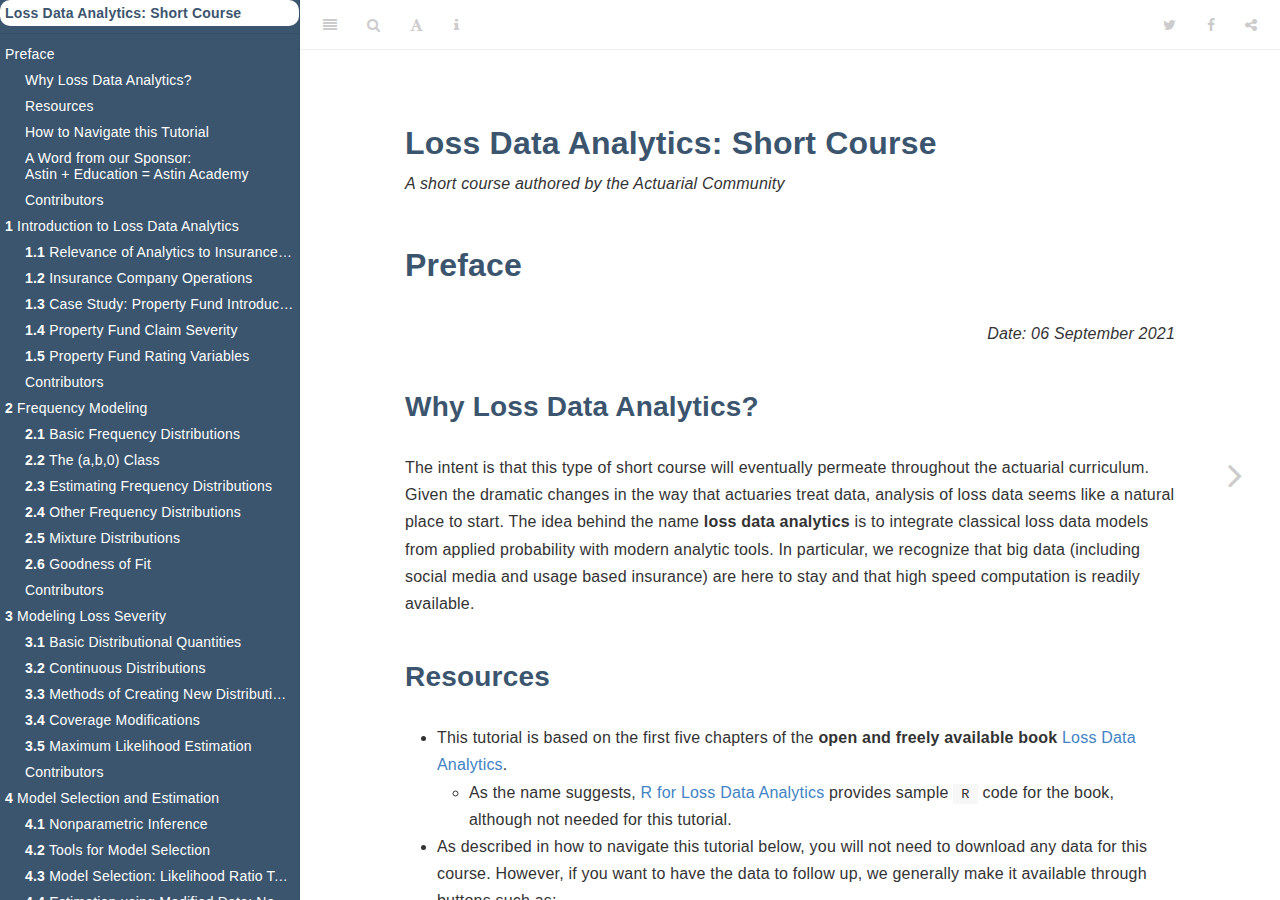
==== commit 21925d6c: "Version 1.0" ====
--- a/docs/index.html
+++ b/docs/index.html
@@ -313,8 +313,8 @@
 </ul></li>
 <li class="chapter" data-level="3.2" data-path="modeling-loss-severity.html"><a href="modeling-loss-severity.html#continuous-distributions"><i class="fa fa-check"></i><b>3.2</b> Continuous Distributions</a>
 <ul>
-<li class="chapter" data-level="3.2.1" data-path="modeling-loss-severity.html"><a href="modeling-loss-severity.html#exercise."><i class="fa fa-check"></i><b>3.2.1</b> Exercise.</a></li>
-<li class="chapter" data-level="3.2.2" data-path="modeling-loss-severity.html"><a href="modeling-loss-severity.html#exercise.-visualizing-the-gamma-distribution"><i class="fa fa-check"></i><b>3.2.2</b> Exercise. Visualizing the Gamma Distribution</a></li>
+<li class="chapter" data-level="3.2.1" data-path="modeling-loss-severity.html"><a href="modeling-loss-severity.html#exercise.-visualizing-a-distribution-using-a-histogram"><i class="fa fa-check"></i><b>3.2.1</b> Exercise. Visualizing a Distribution using a Histogram</a></li>
+<li class="chapter" data-level="3.2.2" data-path="modeling-loss-severity.html"><a href="modeling-loss-severity.html#Ex:VisualGamma"><i class="fa fa-check"></i><b>3.2.2</b> Exercise. Visualizing the Gamma Distribution</a></li>
 <li class="chapter" data-level="3.2.3" data-path="modeling-loss-severity.html"><a href="modeling-loss-severity.html#Ex:CreateParetoDensityFct"><i class="fa fa-check"></i><b>3.2.3</b> Exercise. Creating a Pareto Density Function</a></li>
 </ul></li>
 <li class="chapter" data-level="3.3" data-path="modeling-loss-severity.html"><a href="modeling-loss-severity.html#methods-of-creating-new-distributions"><i class="fa fa-check"></i><b>3.3</b> Methods of Creating New Distributions</a>
@@ -342,19 +342,19 @@
 <ul>
 <li class="chapter" data-level="4.1.1" data-path="model-selection-and-estimation.html"><a href="model-selection-and-estimation.html#exercise.-empirical-distribution-function-and-quartiles-percentiles-and-quantiles"><i class="fa fa-check"></i><b>4.1.1</b> Exercise. Empirical Distribution Function and Quartiles, Percentiles and Quantiles</a></li>
 <li class="chapter" data-level="4.1.2" data-path="model-selection-and-estimation.html"><a href="model-selection-and-estimation.html#exercise.-density-estimators"><i class="fa fa-check"></i><b>4.1.2</b> Exercise. Density Estimators</a></li>
-<li class="chapter" data-level="4.1.3" data-path="model-selection-and-estimation.html"><a href="model-selection-and-estimation.html#exercise.-claim-frequency-1"><i class="fa fa-check"></i><b>4.1.3</b> Exercise. Claim Frequency</a></li>
+<li class="chapter" data-level="4.1.3" data-path="model-selection-and-estimation.html"><a href="model-selection-and-estimation.html#exercise.-comparing-poisson-and-negative-binomial-distributions"><i class="fa fa-check"></i><b>4.1.3</b> Exercise. Comparing Poisson and Negative Binomial Distributions</a></li>
 </ul></li>
 <li class="chapter" data-level="4.2" data-path="model-selection-and-estimation.html"><a href="model-selection-and-estimation.html#tools-for-model-selection"><i class="fa fa-check"></i><b>4.2</b> Tools for Model Selection</a>
 <ul>
-<li class="chapter" data-level="4.2.1" data-path="model-selection-and-estimation.html"><a href="model-selection-and-estimation.html#exercise.-probability-probability-pp-plot"><i class="fa fa-check"></i><b>4.2.1</b> Exercise. Probability-Probability (<span class="math inline">\(pp\)</span>) plot</a></li>
+<li class="chapter" data-level="4.2.1" data-path="model-selection-and-estimation.html"><a href="model-selection-and-estimation.html#Ex:PPPlot"><i class="fa fa-check"></i><b>4.2.1</b> Exercise. Probability-Probability (<span class="math inline">\(pp\)</span>) plot</a></li>
 <li class="chapter" data-level="4.2.2" data-path="model-selection-and-estimation.html"><a href="model-selection-and-estimation.html#exercise.-quantile-quantile-qq-plot"><i class="fa fa-check"></i><b>4.2.2</b> Exercise. Quantile-Quantile (<span class="math inline">\(qq\)</span>) plot</a></li>
-<li class="chapter" data-level="4.2.3" data-path="model-selection-and-estimation.html"><a href="model-selection-and-estimation.html#exercise.-kolmogorov-smirnov-test"><i class="fa fa-check"></i><b>4.2.3</b> Exercise. Kolmogorov-Smirnov test</a></li>
+<li class="chapter" data-level="4.2.3" data-path="model-selection-and-estimation.html"><a href="model-selection-and-estimation.html#exercise.-kolmogorov-smirnov-statistic"><i class="fa fa-check"></i><b>4.2.3</b> Exercise. Kolmogorov-Smirnov statistic</a></li>
 </ul></li>
 <li class="chapter" data-level="4.3" data-path="model-selection-and-estimation.html"><a href="model-selection-and-estimation.html#model-selection-likelihood-ratio-tests-and-goodness-of-fit"><i class="fa fa-check"></i><b>4.3</b> Model Selection: Likelihood Ratio Tests and Goodness of Fit</a></li>
 <li class="chapter" data-level="4.4" data-path="model-selection-and-estimation.html"><a href="model-selection-and-estimation.html#estimation-using-modified-data-nonparametric-approach"><i class="fa fa-check"></i><b>4.4</b> Estimation using Modified Data: Nonparametric Approach</a>
 <ul>
-<li class="chapter" data-level="4.4.1" data-path="model-selection-and-estimation.html"><a href="model-selection-and-estimation.html#exercise.-nonparametric-estimation-using-modified-data"><i class="fa fa-check"></i><b>4.4.1</b> Exercise. Nonparametric Estimation using Modified Data</a></li>
-<li class="chapter" data-level="4.4.2" data-path="model-selection-and-estimation.html"><a href="model-selection-and-estimation.html#exercise.-nonparametric-estimation-using-modified-data-ii"><i class="fa fa-check"></i><b>4.4.2</b> Exercise. Nonparametric Estimation using Modified Data II</a></li>
+<li class="chapter" data-level="4.4.1" data-path="model-selection-and-estimation.html"><a href="model-selection-and-estimation.html#Ex:KMEstimation"><i class="fa fa-check"></i><b>4.4.1</b> Exercise. Kaplan-Meier Estimation based on Censored Data</a></li>
+<li class="chapter" data-level="4.4.2" data-path="model-selection-and-estimation.html"><a href="model-selection-and-estimation.html#exercise.-nonparametric-estimation-using-truncated-and-censored-information"><i class="fa fa-check"></i><b>4.4.2</b> Exercise. Nonparametric Estimation using Truncated and Censored Information</a></li>
 </ul></li>
 <li class="chapter" data-level="4.5" data-path="model-selection-and-estimation.html"><a href="model-selection-and-estimation.html#estimation-using-modified-data-parametric-approach"><i class="fa fa-check"></i><b>4.5</b> Estimation using Modified Data: Parametric Approach</a></li>
 <li class="chapter" data-level="4.6" data-path="model-selection-and-estimation.html"><a href="model-selection-and-estimation.html#bayesian-inference"><i class="fa fa-check"></i><b>4.6</b> Bayesian Inference</a>
@@ -411,7 +411,7 @@
 <div id="preface" class="section level1 unnumbered">
 <h1>Preface</h1>
 <p style="text-align:right;">
-<em>Date: 27 August 2021</em>
+<em>Date: 06 September 2021</em>
 </p>
 <div id="why-loss-data-analytics" class="section level2 unnumbered">
 <h2>Why Loss Data Analytics?</h2>
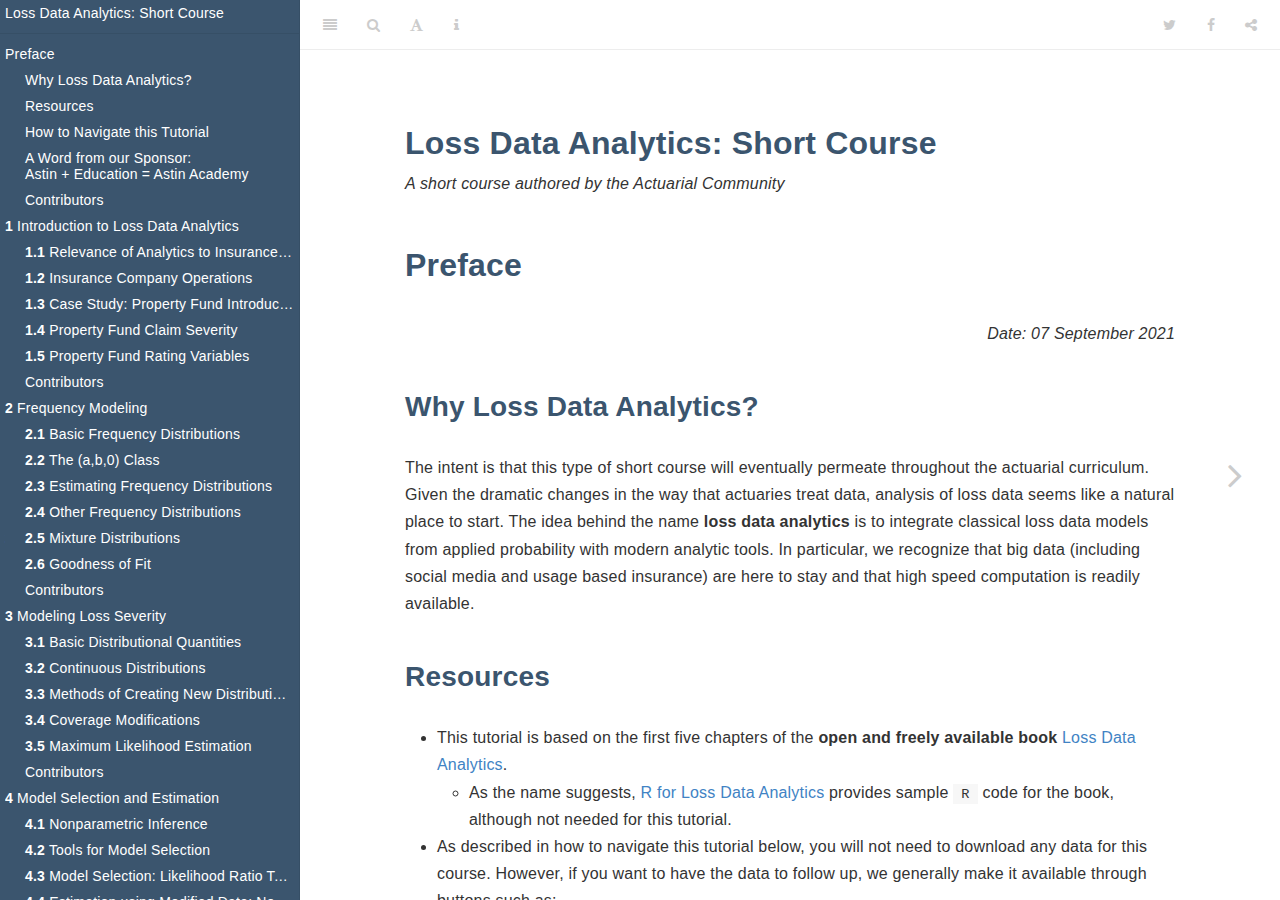
==== commit a98ee48a: "Agreement" ====
--- a/docs/index.html
+++ b/docs/index.html
@@ -6,7 +6,7 @@
   <meta http-equiv="X-UA-Compatible" content="IE=edge" />
   <title>Loss Data Analytics: Short Course</title>
   <meta name="description" content="This is an interactive, online, freely available short course. It will contain many interactive objects (quizzes, computer demonstrations, interactive graphs, video, and the like) to promote deeper learning." />
-  <meta name="generator" content="bookdown 0.22 and GitBook 2.6.7" />
+  <meta name="generator" content="bookdown 0.21 and GitBook 2.6.7" />
 
   <meta property="og:title" content="Loss Data Analytics: Short Course" />
   <meta property="og:type" content="book" />
@@ -32,7 +32,6 @@
   
 
 <link rel="next" href="introduction-to-loss-data-analytics.html"/>
-<script src="libs/header-attrs-2.8/header-attrs.js"></script>
 <script src="libs/jquery-2.2.3/jquery.min.js"></script>
 <link href="libs/gitbook-2.6.7/css/style.css" rel="stylesheet" />
 <link href="libs/gitbook-2.6.7/css/plugin-table.css" rel="stylesheet" />
@@ -50,8 +49,7 @@
 
 
 
-<link href="libs/anchor-sections-1.0.1/anchor-sections.css" rel="stylesheet" />
-<script src="libs/anchor-sections-1.0.1/anchor-sections.js"></script>
+<script src="libs/accessible-code-block-0.0.1/empty-anchor.js"></script>
 
 <!-- Various toggle functions used throughout --> 
 <script language="javascript">
@@ -101,7 +99,6 @@
 
   gtag('config', 'G-K7GRETHNZH');
 </script>
-
 <script language="javascript">
 function openTab(evt, tabName) {
     var i, tabcontent, tablinks;
@@ -219,7 +216,6 @@
 
 
 
-
 <link rel="stylesheet" href="style.css" type="text/css" />
 </head>
 
@@ -236,149 +232,122 @@
 <li><a href="./">Loss Data Analytics: Short Course</a></li>
 
 <li class="divider"></li>
-<li class="chapter" data-level="" data-path="index.html"><a href="index.html"><i class="fa fa-check"></i>Preface</a>
-<ul>
+<li class="chapter" data-level="" data-path="index.html"><a href="index.html"><i class="fa fa-check"></i>Preface</a><ul>
 <li class="chapter" data-level="" data-path="index.html"><a href="index.html#why-loss-data-analytics"><i class="fa fa-check"></i>Why Loss Data Analytics?</a></li>
 <li class="chapter" data-level="" data-path="index.html"><a href="index.html#resources"><i class="fa fa-check"></i>Resources</a></li>
 <li class="chapter" data-level="" data-path="index.html"><a href="index.html#how-to-navigate-this-tutorial"><i class="fa fa-check"></i>How to Navigate this Tutorial</a></li>
 <li><a href="index.html#a-word-from-our-sponsor-astin-education-astin-academy">A Word from our Sponsor: <br> Astin + Education = Astin Academy</a></li>
 <li class="chapter" data-level="" data-path="index.html"><a href="index.html#contributors"><i class="fa fa-check"></i>Contributors</a></li>
 </ul></li>
-<li class="chapter" data-level="1" data-path="introduction-to-loss-data-analytics.html"><a href="introduction-to-loss-data-analytics.html"><i class="fa fa-check"></i><b>1</b> Introduction to Loss Data Analytics</a>
-<ul>
+<li class="chapter" data-level="1" data-path="introduction-to-loss-data-analytics.html"><a href="introduction-to-loss-data-analytics.html"><i class="fa fa-check"></i><b>1</b> Introduction to Loss Data Analytics</a><ul>
 <li class="chapter" data-level="1.1" data-path="introduction-to-loss-data-analytics.html"><a href="introduction-to-loss-data-analytics.html#Sec:Intro"><i class="fa fa-check"></i><b>1.1</b> Relevance of Analytics to Insurance Activities</a></li>
 <li class="chapter" data-level="1.2" data-path="introduction-to-loss-data-analytics.html"><a href="introduction-to-loss-data-analytics.html#Sec:PredModApps"><i class="fa fa-check"></i><b>1.2</b> Insurance Company Operations</a></li>
-<li class="chapter" data-level="1.3" data-path="introduction-to-loss-data-analytics.html"><a href="introduction-to-loss-data-analytics.html#Sec:LGPIF"><i class="fa fa-check"></i><b>1.3</b> Case Study: Property Fund Introduction</a>
-<ul>
+<li class="chapter" data-level="1.3" data-path="introduction-to-loss-data-analytics.html"><a href="introduction-to-loss-data-analytics.html#Sec:LGPIF"><i class="fa fa-check"></i><b>1.3</b> Case Study: Property Fund Introduction</a><ul>
 <li class="chapter" data-level="1.3.1" data-path="introduction-to-loss-data-analytics.html"><a href="introduction-to-loss-data-analytics.html#exercise.-claim-frequency"><i class="fa fa-check"></i><b>1.3.1</b> Exercise. Claim Frequency</a></li>
 </ul></li>
-<li class="chapter" data-level="1.4" data-path="introduction-to-loss-data-analytics.html"><a href="introduction-to-loss-data-analytics.html#Sec:PropertyFundSeverity"><i class="fa fa-check"></i><b>1.4</b> Property Fund Claim Severity</a>
-<ul>
+<li class="chapter" data-level="1.4" data-path="introduction-to-loss-data-analytics.html"><a href="introduction-to-loss-data-analytics.html#Sec:PropertyFundSeverity"><i class="fa fa-check"></i><b>1.4</b> Property Fund Claim Severity</a><ul>
 <li class="chapter" data-level="1.4.1" data-path="introduction-to-loss-data-analytics.html"><a href="introduction-to-loss-data-analytics.html#exercise.-exploring-claim-severities"><i class="fa fa-check"></i><b>1.4.1</b> Exercise. Exploring Claim Severities</a></li>
 <li class="chapter" data-level="1.4.2" data-path="introduction-to-loss-data-analytics.html"><a href="introduction-to-loss-data-analytics.html#exercise.-skewness-of-the-claim-severity-distribution"><i class="fa fa-check"></i><b>1.4.2</b> Exercise. Skewness of the Claim Severity Distribution</a></li>
 <li class="chapter" data-level="1.4.3" data-path="introduction-to-loss-data-analytics.html"><a href="introduction-to-loss-data-analytics.html#exercise.-claim-severity-by-year"><i class="fa fa-check"></i><b>1.4.3</b> Exercise. Claim Severity by Year</a></li>
 </ul></li>
-<li class="chapter" data-level="1.5" data-path="introduction-to-loss-data-analytics.html"><a href="introduction-to-loss-data-analytics.html#Sec:LGPIFRatingVariaables"><i class="fa fa-check"></i><b>1.5</b> Property Fund Rating Variables</a>
-<ul>
+<li class="chapter" data-level="1.5" data-path="introduction-to-loss-data-analytics.html"><a href="introduction-to-loss-data-analytics.html#Sec:LGPIFRatingVariaables"><i class="fa fa-check"></i><b>1.5</b> Property Fund Rating Variables</a><ul>
 <li class="chapter" data-level="1.5.1" data-path="introduction-to-loss-data-analytics.html"><a href="introduction-to-loss-data-analytics.html#Ex:ClaimByType"><i class="fa fa-check"></i><b>1.5.1</b> Exercise. Claim by Entity Type, Fire Class, and No Claim Credit</a></li>
 </ul></li>
 <li class="chapter" data-level="" data-path="introduction-to-loss-data-analytics.html"><a href="introduction-to-loss-data-analytics.html#contributors-1"><i class="fa fa-check"></i>Contributors</a></li>
 </ul></li>
-<li class="chapter" data-level="2" data-path="frequency-modeling.html"><a href="frequency-modeling.html"><i class="fa fa-check"></i><b>2</b> Frequency Modeling</a>
-<ul>
-<li class="chapter" data-level="2.1" data-path="frequency-modeling.html"><a href="frequency-modeling.html#basic-frequency-distributions"><i class="fa fa-check"></i><b>2.1</b> Basic Frequency Distributions</a>
-<ul>
+<li class="chapter" data-level="2" data-path="frequency-modeling.html"><a href="frequency-modeling.html"><i class="fa fa-check"></i><b>2</b> Frequency Modeling</a><ul>
+<li class="chapter" data-level="2.1" data-path="frequency-modeling.html"><a href="frequency-modeling.html#basic-frequency-distributions"><i class="fa fa-check"></i><b>2.1</b> Basic Frequency Distributions</a><ul>
 <li class="chapter" data-level="2.1.1" data-path="frequency-modeling.html"><a href="frequency-modeling.html#exercise.-representing-the-number-of-cyber-events-with-a-binomial-distribution"><i class="fa fa-check"></i><b>2.1.1</b> Exercise. Representing the Number of Cyber Events with a Binomial Distribution</a></li>
 <li class="chapter" data-level="2.1.2" data-path="frequency-modeling.html"><a href="frequency-modeling.html#exercise.-representing-the-number-of-cyber-events-with-a-poisson-distribution"><i class="fa fa-check"></i><b>2.1.2</b> Exercise. Representing the Number of Cyber Events with a Poisson Distribution</a></li>
 <li class="chapter" data-level="2.1.3" data-path="frequency-modeling.html"><a href="frequency-modeling.html#exercise.-comparing-basic-count-distributions"><i class="fa fa-check"></i><b>2.1.3</b> Exercise. Comparing Basic Count Distributions</a></li>
 </ul></li>
-<li class="chapter" data-level="2.2" data-path="frequency-modeling.html"><a href="frequency-modeling.html#the-ab0-class"><i class="fa fa-check"></i><b>2.2</b> The (a,b,0) Class</a>
-<ul>
+<li class="chapter" data-level="2.2" data-path="frequency-modeling.html"><a href="frequency-modeling.html#the-ab0-class"><i class="fa fa-check"></i><b>2.2</b> The (a,b,0) Class</a><ul>
 <li class="chapter" data-level="2.2.1" data-path="frequency-modeling.html"><a href="frequency-modeling.html#exercise.-determining-probabilities-recursively"><i class="fa fa-check"></i><b>2.2.1</b> Exercise. Determining Probabilities Recursively</a></li>
 <li class="chapter" data-level="2.2.2" data-path="frequency-modeling.html"><a href="frequency-modeling.html#exercise.-reverse-engineering-and-recursive-r-functions"><i class="fa fa-check"></i><b>2.2.2</b> Exercise. Reverse Engineering and Recursive <code>R</code> Functions</a></li>
 </ul></li>
-<li class="chapter" data-level="2.3" data-path="frequency-modeling.html"><a href="frequency-modeling.html#estimating-frequency-distributions"><i class="fa fa-check"></i><b>2.3</b> Estimating Frequency Distributions</a>
-<ul>
+<li class="chapter" data-level="2.3" data-path="frequency-modeling.html"><a href="frequency-modeling.html#estimating-frequency-distributions"><i class="fa fa-check"></i><b>2.3</b> Estimating Frequency Distributions</a><ul>
 <li class="chapter" data-level="2.3.1" data-path="frequency-modeling.html"><a href="frequency-modeling.html#Ex:CountDataCompression"><i class="fa fa-check"></i><b>2.3.1</b> Exercise. Count Data Compression - 1</a></li>
 <li class="chapter" data-level="2.3.2" data-path="frequency-modeling.html"><a href="frequency-modeling.html#exercise.-count-data-compression---2"><i class="fa fa-check"></i><b>2.3.2</b> Exercise. Count Data Compression - 2</a></li>
 <li class="chapter" data-level="2.3.3" data-path="frequency-modeling.html"><a href="frequency-modeling.html#exercise.-graphing-likelihoods"><i class="fa fa-check"></i><b>2.3.3</b> Exercise. Graphing Likelihoods</a></li>
 <li class="chapter" data-level="2.3.4" data-path="frequency-modeling.html"><a href="frequency-modeling.html#exercise.-fitting-a-binomial-distribution"><i class="fa fa-check"></i><b>2.3.4</b> Exercise. Fitting a Binomial Distribution</a></li>
 <li class="chapter" data-level="2.3.5" data-path="frequency-modeling.html"><a href="frequency-modeling.html#Exer:FitNegBinomialDistrn"><i class="fa fa-check"></i><b>2.3.5</b> Exercise. Fitting a Negative Binomial Distribution</a></li>
 </ul></li>
-<li class="chapter" data-level="2.4" data-path="frequency-modeling.html"><a href="frequency-modeling.html#other-frequency-distributions"><i class="fa fa-check"></i><b>2.4</b> Other Frequency Distributions</a>
-<ul>
+<li class="chapter" data-level="2.4" data-path="frequency-modeling.html"><a href="frequency-modeling.html#other-frequency-distributions"><i class="fa fa-check"></i><b>2.4</b> Other Frequency Distributions</a><ul>
 <li class="chapter" data-level="2.4.1" data-path="frequency-modeling.html"><a href="frequency-modeling.html#exercise.-the-ab1-distribution-and-its-moments"><i class="fa fa-check"></i><b>2.4.1</b> Exercise. The (<em>a,b</em>,1) Distribution and its Moments</a></li>
 </ul></li>
-<li class="chapter" data-level="2.5" data-path="frequency-modeling.html"><a href="frequency-modeling.html#mixture-distributions"><i class="fa fa-check"></i><b>2.5</b> Mixture Distributions</a>
-<ul>
+<li class="chapter" data-level="2.5" data-path="frequency-modeling.html"><a href="frequency-modeling.html#mixture-distributions"><i class="fa fa-check"></i><b>2.5</b> Mixture Distributions</a><ul>
 <li class="chapter" data-level="2.5.1" data-path="frequency-modeling.html"><a href="frequency-modeling.html#exercise.-mixtures-of-workers-compensation-claims"><i class="fa fa-check"></i><b>2.5.1</b> Exercise. Mixtures of Workers’ Compensation Claims</a></li>
 <li class="chapter" data-level="2.5.2" data-path="frequency-modeling.html"><a href="frequency-modeling.html#exercise.-finite-number-of-mixture-distributions"><i class="fa fa-check"></i><b>2.5.2</b> Exercise. Finite Number of Mixture Distributions</a></li>
 <li class="chapter" data-level="2.5.3" data-path="frequency-modeling.html"><a href="frequency-modeling.html#exercise.-gamma-mixture-of-poissons"><i class="fa fa-check"></i><b>2.5.3</b> Exercise. Gamma Mixture of Poissons</a></li>
 </ul></li>
-<li class="chapter" data-level="2.6" data-path="frequency-modeling.html"><a href="frequency-modeling.html#goodness-of-fit"><i class="fa fa-check"></i><b>2.6</b> Goodness of Fit</a>
-<ul>
+<li class="chapter" data-level="2.6" data-path="frequency-modeling.html"><a href="frequency-modeling.html#goodness-of-fit"><i class="fa fa-check"></i><b>2.6</b> Goodness of Fit</a><ul>
 <li class="chapter" data-level="2.6.1" data-path="frequency-modeling.html"><a href="frequency-modeling.html#exercise.-goodness-of-fit-zero-modified-poisson"><i class="fa fa-check"></i><b>2.6.1</b> Exercise. Goodness of Fit: Zero-Modified Poisson</a></li>
 </ul></li>
 <li class="chapter" data-level="" data-path="frequency-modeling.html"><a href="frequency-modeling.html#contributors-2"><i class="fa fa-check"></i>Contributors</a></li>
 </ul></li>
-<li class="chapter" data-level="3" data-path="modeling-loss-severity.html"><a href="modeling-loss-severity.html"><i class="fa fa-check"></i><b>3</b> Modeling Loss Severity</a>
-<ul>
-<li class="chapter" data-level="3.1" data-path="modeling-loss-severity.html"><a href="modeling-loss-severity.html#basic-distributional-quantities"><i class="fa fa-check"></i><b>3.1</b> Basic Distributional Quantities</a>
-<ul>
+<li class="chapter" data-level="3" data-path="modeling-loss-severity.html"><a href="modeling-loss-severity.html"><i class="fa fa-check"></i><b>3</b> Modeling Loss Severity</a><ul>
+<li class="chapter" data-level="3.1" data-path="modeling-loss-severity.html"><a href="modeling-loss-severity.html#basic-distributional-quantities"><i class="fa fa-check"></i><b>3.1</b> Basic Distributional Quantities</a><ul>
 <li class="chapter" data-level="3.1.1" data-path="modeling-loss-severity.html"><a href="modeling-loss-severity.html#exercise.-moments-can-be-misleading"><i class="fa fa-check"></i><b>3.1.1</b> Exercise. Moments Can Be Misleading</a></li>
 <li class="chapter" data-level="3.1.2" data-path="modeling-loss-severity.html"><a href="modeling-loss-severity.html#exercise.-determining-boxplots-and-quantiles"><i class="fa fa-check"></i><b>3.1.2</b> Exercise. Determining Boxplots and Quantiles</a></li>
 <li class="chapter" data-level="3.1.3" data-path="modeling-loss-severity.html"><a href="modeling-loss-severity.html#exercise.-gamma-moment-generating-function"><i class="fa fa-check"></i><b>3.1.3</b> Exercise. Gamma Moment Generating Function</a></li>
 <li class="chapter" data-level="3.1.4" data-path="modeling-loss-severity.html"><a href="modeling-loss-severity.html#exercise.-visualizing-moment-generating-functions"><i class="fa fa-check"></i><b>3.1.4</b> Exercise. Visualizing Moment Generating Functions</a></li>
 <li class="chapter" data-level="3.1.5" data-path="modeling-loss-severity.html"><a href="modeling-loss-severity.html#exercise.-determining-moments-using-moment-generating-functions"><i class="fa fa-check"></i><b>3.1.5</b> Exercise. Determining Moments using Moment Generating Functions</a></li>
 </ul></li>
-<li class="chapter" data-level="3.2" data-path="modeling-loss-severity.html"><a href="modeling-loss-severity.html#continuous-distributions"><i class="fa fa-check"></i><b>3.2</b> Continuous Distributions</a>
-<ul>
+<li class="chapter" data-level="3.2" data-path="modeling-loss-severity.html"><a href="modeling-loss-severity.html#continuous-distributions"><i class="fa fa-check"></i><b>3.2</b> Continuous Distributions</a><ul>
 <li class="chapter" data-level="3.2.1" data-path="modeling-loss-severity.html"><a href="modeling-loss-severity.html#exercise.-visualizing-a-distribution-using-a-histogram"><i class="fa fa-check"></i><b>3.2.1</b> Exercise. Visualizing a Distribution using a Histogram</a></li>
 <li class="chapter" data-level="3.2.2" data-path="modeling-loss-severity.html"><a href="modeling-loss-severity.html#Ex:VisualGamma"><i class="fa fa-check"></i><b>3.2.2</b> Exercise. Visualizing the Gamma Distribution</a></li>
 <li class="chapter" data-level="3.2.3" data-path="modeling-loss-severity.html"><a href="modeling-loss-severity.html#Ex:CreateParetoDensityFct"><i class="fa fa-check"></i><b>3.2.3</b> Exercise. Creating a Pareto Density Function</a></li>
 </ul></li>
-<li class="chapter" data-level="3.3" data-path="modeling-loss-severity.html"><a href="modeling-loss-severity.html#methods-of-creating-new-distributions"><i class="fa fa-check"></i><b>3.3</b> Methods of Creating New Distributions</a>
-<ul>
+<li class="chapter" data-level="3.3" data-path="modeling-loss-severity.html"><a href="modeling-loss-severity.html#methods-of-creating-new-distributions"><i class="fa fa-check"></i><b>3.3</b> Methods of Creating New Distributions</a><ul>
 <li class="chapter" data-level="3.3.1" data-path="modeling-loss-severity.html"><a href="modeling-loss-severity.html#exercise.-using-the-logarithmic-transformation-to-create-a-new-distribution"><i class="fa fa-check"></i><b>3.3.1</b> Exercise. Using the Logarithmic Transformation to Create a New Distribution</a></li>
 <li class="chapter" data-level="3.3.2" data-path="modeling-loss-severity.html"><a href="modeling-loss-severity.html#exercise.-creating-a-mixture-distribution"><i class="fa fa-check"></i><b>3.3.2</b> Exercise. Creating a Mixture Distribution</a></li>
 </ul></li>
-<li class="chapter" data-level="3.4" data-path="modeling-loss-severity.html"><a href="modeling-loss-severity.html#coverage-modifications"><i class="fa fa-check"></i><b>3.4</b> Coverage Modifications</a>
-<ul>
+<li class="chapter" data-level="3.4" data-path="modeling-loss-severity.html"><a href="modeling-loss-severity.html#coverage-modifications"><i class="fa fa-check"></i><b>3.4</b> Coverage Modifications</a><ul>
 <li class="chapter" data-level="3.4.1" data-path="modeling-loss-severity.html"><a href="modeling-loss-severity.html#exercise.-calculate-moments-of-the-lognormal-distribution"><i class="fa fa-check"></i><b>3.4.1</b> Exercise. Calculate Moments of the Lognormal Distribution</a></li>
 <li class="chapter" data-level="3.4.2" data-path="modeling-loss-severity.html"><a href="modeling-loss-severity.html#exercise.-calculate-limited-expected-value-of-the-lognormal-distribution"><i class="fa fa-check"></i><b>3.4.2</b> Exercise. Calculate Limited Expected Value of the Lognormal Distribution</a></li>
 <li class="chapter" data-level="3.4.3" data-path="modeling-loss-severity.html"><a href="modeling-loss-severity.html#exercise.-expected-claims-subject-to-a-deductible"><i class="fa fa-check"></i><b>3.4.3</b> Exercise. Expected Claims Subject to a Deductible</a></li>
 <li class="chapter" data-level="3.4.4" data-path="modeling-loss-severity.html"><a href="modeling-loss-severity.html#exercise.-expected-claims-subject-to-a-deductible-and-coinsurance"><i class="fa fa-check"></i><b>3.4.4</b> Exercise. Expected Claims Subject to a Deductible and Coinsurance</a></li>
 </ul></li>
-<li class="chapter" data-level="3.5" data-path="modeling-loss-severity.html"><a href="modeling-loss-severity.html#maximum-likelihood-estimation"><i class="fa fa-check"></i><b>3.5</b> Maximum Likelihood Estimation</a>
-<ul>
+<li class="chapter" data-level="3.5" data-path="modeling-loss-severity.html"><a href="modeling-loss-severity.html#maximum-likelihood-estimation"><i class="fa fa-check"></i><b>3.5</b> Maximum Likelihood Estimation</a><ul>
 <li class="chapter" data-level="3.5.1" data-path="modeling-loss-severity.html"><a href="modeling-loss-severity.html#Ex:MLEPareto"><i class="fa fa-check"></i><b>3.5.1</b> Exercise. Maximum Likelihood Estimation for a Pareto Distribution</a></li>
 <li class="chapter" data-level="3.5.2" data-path="modeling-loss-severity.html"><a href="modeling-loss-severity.html#exercise.-finding-standard-errors-for-maximum-likelihood-estimates"><i class="fa fa-check"></i><b>3.5.2</b> Exercise. Finding Standard Errors for Maximum Likelihood Estimates</a></li>
 </ul></li>
 <li class="chapter" data-level="" data-path="modeling-loss-severity.html"><a href="modeling-loss-severity.html#contributors-3"><i class="fa fa-check"></i>Contributors</a></li>
 </ul></li>
-<li class="chapter" data-level="4" data-path="model-selection-and-estimation.html"><a href="model-selection-and-estimation.html"><i class="fa fa-check"></i><b>4</b> Model Selection and Estimation</a>
-<ul>
-<li class="chapter" data-level="4.1" data-path="model-selection-and-estimation.html"><a href="model-selection-and-estimation.html#Sec:NonInf"><i class="fa fa-check"></i><b>4.1</b> Nonparametric Inference</a>
-<ul>
+<li class="chapter" data-level="4" data-path="model-selection-and-estimation.html"><a href="model-selection-and-estimation.html"><i class="fa fa-check"></i><b>4</b> Model Selection and Estimation</a><ul>
+<li class="chapter" data-level="4.1" data-path="model-selection-and-estimation.html"><a href="model-selection-and-estimation.html#Sec:NonInf"><i class="fa fa-check"></i><b>4.1</b> Nonparametric Inference</a><ul>
 <li class="chapter" data-level="4.1.1" data-path="model-selection-and-estimation.html"><a href="model-selection-and-estimation.html#exercise.-empirical-distribution-function-and-quartiles-percentiles-and-quantiles"><i class="fa fa-check"></i><b>4.1.1</b> Exercise. Empirical Distribution Function and Quartiles, Percentiles and Quantiles</a></li>
 <li class="chapter" data-level="4.1.2" data-path="model-selection-and-estimation.html"><a href="model-selection-and-estimation.html#exercise.-density-estimators"><i class="fa fa-check"></i><b>4.1.2</b> Exercise. Density Estimators</a></li>
 <li class="chapter" data-level="4.1.3" data-path="model-selection-and-estimation.html"><a href="model-selection-and-estimation.html#exercise.-comparing-poisson-and-negative-binomial-distributions"><i class="fa fa-check"></i><b>4.1.3</b> Exercise. Comparing Poisson and Negative Binomial Distributions</a></li>
 </ul></li>
-<li class="chapter" data-level="4.2" data-path="model-selection-and-estimation.html"><a href="model-selection-and-estimation.html#tools-for-model-selection"><i class="fa fa-check"></i><b>4.2</b> Tools for Model Selection</a>
-<ul>
+<li class="chapter" data-level="4.2" data-path="model-selection-and-estimation.html"><a href="model-selection-and-estimation.html#tools-for-model-selection"><i class="fa fa-check"></i><b>4.2</b> Tools for Model Selection</a><ul>
 <li class="chapter" data-level="4.2.1" data-path="model-selection-and-estimation.html"><a href="model-selection-and-estimation.html#Ex:PPPlot"><i class="fa fa-check"></i><b>4.2.1</b> Exercise. Probability-Probability (<span class="math inline">\(pp\)</span>) plot</a></li>
 <li class="chapter" data-level="4.2.2" data-path="model-selection-and-estimation.html"><a href="model-selection-and-estimation.html#exercise.-quantile-quantile-qq-plot"><i class="fa fa-check"></i><b>4.2.2</b> Exercise. Quantile-Quantile (<span class="math inline">\(qq\)</span>) plot</a></li>
 <li class="chapter" data-level="4.2.3" data-path="model-selection-and-estimation.html"><a href="model-selection-and-estimation.html#exercise.-kolmogorov-smirnov-statistic"><i class="fa fa-check"></i><b>4.2.3</b> Exercise. Kolmogorov-Smirnov statistic</a></li>
 </ul></li>
 <li class="chapter" data-level="4.3" data-path="model-selection-and-estimation.html"><a href="model-selection-and-estimation.html#model-selection-likelihood-ratio-tests-and-goodness-of-fit"><i class="fa fa-check"></i><b>4.3</b> Model Selection: Likelihood Ratio Tests and Goodness of Fit</a></li>
-<li class="chapter" data-level="4.4" data-path="model-selection-and-estimation.html"><a href="model-selection-and-estimation.html#estimation-using-modified-data-nonparametric-approach"><i class="fa fa-check"></i><b>4.4</b> Estimation using Modified Data: Nonparametric Approach</a>
-<ul>
+<li class="chapter" data-level="4.4" data-path="model-selection-and-estimation.html"><a href="model-selection-and-estimation.html#estimation-using-modified-data-nonparametric-approach"><i class="fa fa-check"></i><b>4.4</b> Estimation using Modified Data: Nonparametric Approach</a><ul>
 <li class="chapter" data-level="4.4.1" data-path="model-selection-and-estimation.html"><a href="model-selection-and-estimation.html#Ex:KMEstimation"><i class="fa fa-check"></i><b>4.4.1</b> Exercise. Kaplan-Meier Estimation based on Censored Data</a></li>
 <li class="chapter" data-level="4.4.2" data-path="model-selection-and-estimation.html"><a href="model-selection-and-estimation.html#exercise.-nonparametric-estimation-using-truncated-and-censored-information"><i class="fa fa-check"></i><b>4.4.2</b> Exercise. Nonparametric Estimation using Truncated and Censored Information</a></li>
 </ul></li>
 <li class="chapter" data-level="4.5" data-path="model-selection-and-estimation.html"><a href="model-selection-and-estimation.html#estimation-using-modified-data-parametric-approach"><i class="fa fa-check"></i><b>4.5</b> Estimation using Modified Data: Parametric Approach</a></li>
-<li class="chapter" data-level="4.6" data-path="model-selection-and-estimation.html"><a href="model-selection-and-estimation.html#bayesian-inference"><i class="fa fa-check"></i><b>4.6</b> Bayesian Inference</a>
-<ul>
+<li class="chapter" data-level="4.6" data-path="model-selection-and-estimation.html"><a href="model-selection-and-estimation.html#bayesian-inference"><i class="fa fa-check"></i><b>4.6</b> Bayesian Inference</a><ul>
 <li class="chapter" data-level="4.6.1" data-path="model-selection-and-estimation.html"><a href="model-selection-and-estimation.html#visualizing-bayesian-methods"><i class="fa fa-check"></i><b>4.6.1</b> Visualizing Bayesian Methods</a></li>
 </ul></li>
 <li class="chapter" data-level="" data-path="model-selection-and-estimation.html"><a href="model-selection-and-estimation.html#contributors-4"><i class="fa fa-check"></i>Contributors</a></li>
 </ul></li>
-<li class="chapter" data-level="5" data-path="aggregate-loss-models.html"><a href="aggregate-loss-models.html"><i class="fa fa-check"></i><b>5</b> Aggregate Loss Models</a>
-<ul>
+<li class="chapter" data-level="5" data-path="aggregate-loss-models.html"><a href="aggregate-loss-models.html"><i class="fa fa-check"></i><b>5</b> Aggregate Loss Models</a><ul>
 <li class="chapter" data-level="5.1" data-path="aggregate-loss-models.html"><a href="aggregate-loss-models.html#introduction"><i class="fa fa-check"></i><b>5.1</b> Introduction</a></li>
-<li class="chapter" data-level="5.2" data-path="aggregate-loss-models.html"><a href="aggregate-loss-models.html#individual-risk-model"><i class="fa fa-check"></i><b>5.2</b> Individual Risk Model</a>
-<ul>
+<li class="chapter" data-level="5.2" data-path="aggregate-loss-models.html"><a href="aggregate-loss-models.html#individual-risk-model"><i class="fa fa-check"></i><b>5.2</b> Individual Risk Model</a><ul>
 <li class="chapter" data-level="5.2.1" data-path="aggregate-loss-models.html"><a href="aggregate-loss-models.html#Ex:IRM1"><i class="fa fa-check"></i><b>5.2.1</b> Exercise. Simulating Claim Frequency</a></li>
 <li class="chapter" data-level="5.2.2" data-path="aggregate-loss-models.html"><a href="aggregate-loss-models.html#exercise.-individual-risk-model"><i class="fa fa-check"></i><b>5.2.2</b> Exercise. Individual Risk Model</a></li>
 </ul></li>
-<li class="chapter" data-level="5.3" data-path="aggregate-loss-models.html"><a href="aggregate-loss-models.html#Sec:CollRisk1"><i class="fa fa-check"></i><b>5.3</b> Fitting a Collective Risk Model in Two Parts</a>
-<ul>
+<li class="chapter" data-level="5.3" data-path="aggregate-loss-models.html"><a href="aggregate-loss-models.html#Sec:CollRisk1"><i class="fa fa-check"></i><b>5.3</b> Fitting a Collective Risk Model in Two Parts</a><ul>
 <li class="chapter" data-level="5.3.1" data-path="aggregate-loss-models.html"><a href="aggregate-loss-models.html#Ex:FreqCollectRM"><i class="fa fa-check"></i><b>5.3.1</b> Exercise. Estimating the Frequency Component of the Collective Risk Model</a></li>
 <li class="chapter" data-level="5.3.2" data-path="aggregate-loss-models.html"><a href="aggregate-loss-models.html#exercise.-estimating-the-severity-component-of-the-collective-risk-model"><i class="fa fa-check"></i><b>5.3.2</b> Exercise. Estimating the Severity Component of the Collective Risk Model</a></li>
 </ul></li>
 <li class="chapter" data-level="5.4" data-path="aggregate-loss-models.html"><a href="aggregate-loss-models.html#computation-strategies-for-a-collective-risk-model"><i class="fa fa-check"></i><b>5.4</b> Computation Strategies for a Collective Risk Model</a></li>
-<li class="chapter" data-level="5.5" data-path="aggregate-loss-models.html"><a href="aggregate-loss-models.html#tweedie-distribution"><i class="fa fa-check"></i><b>5.5</b> Tweedie Distribution</a>
-<ul>
+<li class="chapter" data-level="5.5" data-path="aggregate-loss-models.html"><a href="aggregate-loss-models.html#tweedie-distribution"><i class="fa fa-check"></i><b>5.5</b> Tweedie Distribution</a><ul>
 <li class="chapter" data-level="5.5.1" data-path="aggregate-loss-models.html"><a href="aggregate-loss-models.html#exercise.-fitting-a-tweedie-distribution"><i class="fa fa-check"></i><b>5.5.1</b> Exercise. Fitting a Tweedie Distribution</a></li>
 </ul></li>
 <li class="chapter" data-level="5.6" data-path="aggregate-loss-models.html"><a href="aggregate-loss-models.html#effects-of-coverage-modifications"><i class="fa fa-check"></i><b>5.6</b> Effects of Coverage Modifications</a></li>
@@ -411,7 +380,7 @@
 <div id="preface" class="section level1 unnumbered">
 <h1>Preface</h1>
 <p style="text-align:right;">
-<em>Date: 06 September 2021</em>
+<em>Date: 07 September 2021</em>
 </p>
 <div id="why-loss-data-analytics" class="section level2 unnumbered">
 <h2>Why Loss Data Analytics?</h2>
@@ -565,6 +534,8 @@
 <li>Alyaa Nuval Othman, Malaysian Reinsurance</li>
 <li>Sahadeb Upretee, Central Washington University</li>
 </ul>
+<hr />
+<p><a rel="license" href="http://creativecommons.org/licenses/by/4.0/"><img alt="Creative Commons License" style="border-width:0" src="https://i.creativecommons.org/l/by/4.0/88x31.png" /></a><br />This work is licensed under a <a rel="license" href="http://creativecommons.org/licenses/by/4.0/">Creative Commons Attribution 4.0 International License</a>.</p>
 <!-- **Miscellaneous** -->
 <!-- We retrieved the Challenge icon from [Nice png](https://www.nicepng.com/) under a Creative Commons license. -->
 
@@ -600,7 +571,6 @@
 "weibo": false,
 "instapaper": false,
 "vk": false,
-"whatsapp": false,
 "all": ["facebook", "twitter", "linkedin", "weibo", "instapaper"]
 },
 "fontsettings": {
--- a/docs/libs/gitbook-2.6.7/css/style.css
+++ b/docs/libs/gitbook-2.6.7/css/style.css
@@ -4,12 +4,7 @@
  * Open sourced under MIT license by @mdo.
  * Some variables and mixins from Bootstrap (Apache 2 license).
  */.link-inherit,.link-inherit:focus,.link-inherit:hover{color:inherit}.fa,.fa-stack{display:inline-block}/*!
- *  Font Awesome 4.7.0 by @davegandy - http://fontawesome.io - @fontawesome
+ *  Font Awesome 4.1.0 by @davegandy - http://fontawesome.io - @fontawesome
  *  License - http://fontawesome.io/license (Font: SIL OFL 1.1, CSS: MIT License)
- */@font-face{font-family:FontAwesome;src:url(./fontawesome/fontawesome-webfont.ttf?v=4.7.0) format('truetype');font-weight:400;font-style:normal}.fa{font-family:FontAwesome;font-style:normal;font-weight:400;line-height:1;-moz-osx-font-smoothing:grayscale}.book .book-header,.book .book-summary{font-family:"Helvetica Neue",Helvetica,Arial,sans-serif}.fa-lg{font-size:1.33333333em;line-height:.75em;vertical-align:-15%}.fa-2x{font-size:2em}.fa-3x{font-size:3em}.fa-4x{font-size:4em}.fa-5x{font-size:5em}.fa-fw{width:1.28571429em;text-align:center}.fa-ul{padding-left:0;margin-left:2.14285714em;list-style-type:none}.fa-li{position:absolute;left:-2.14285714em;width:2.14285714em;top:.14285714em;text-align:center}.fa-li.fa-lg{left:-1.85714286em}.fa-border{padding:.2em .25em .15em;border:.08em solid #eee;border-radius:.1em}.pull-right{float:right}.pull-left{float:left}.fa.pull-left{margin-right:.3em}.fa.pull-right{margin-left:.3em}.fa-spin{-webkit-animation:spin 2s infinite linear;-moz-animation:spin 2s infinite linear;-o-animation:spin 2s infinite linear;animation:spin 2s infinite linear}@-moz-keyframes spin{0%{-moz-transform:rotate(0)}100%{-moz-transform:rotate(359deg)}}@-webkit-keyframes spin{0%{-webkit-transform:rotate(0)}100%{-webkit-transform:rotate(359deg)}}@-o-keyframes spin{0%{-o-transform:rotate(0)}100%{-o-transform:rotate(359deg)}}@keyframes spin{0%{-webkit-transform:rotate(0);transform:rotate(0)}100%{-webkit-transform:rotate(359deg);transform:rotate(359deg)}}.fa-rotate-90{filter:progid:DXImageTransform.Microsoft.BasicImage(rotation=1);-webkit-transform:rotate(90deg);-moz-transform:rotate(90deg);-ms-transform:rotate(90deg);-o-transform:rotate(90deg);transform:rotate(90deg)}.fa-rotate-180{filter:progid:DXImageTransform.Microsoft.BasicImage(rotation=2);-webkit-transform:rotate(180deg);-moz-transform:rotate(180deg);-ms-transform:rotate(180deg);-o-transform:rotate(180deg);transform:rotate(180deg)}.fa-rotate-270{filter:progid:DXImageTransform.Microsoft.BasicImage(rotation=3);-webkit-transform:rotate(270deg);-moz-transform:rotate(270deg);-ms-transform:rotate(270deg);-o-transform:rotate(270deg);transform:rotate(270deg)}.fa-flip-horizontal{filter:progid:DXImageTransform.Microsoft.BasicImage(rotation=0, mirror=1);-webkit-transform:scale(-1,1);-moz-transform:scale(-1,1);-ms-transform:scale(-1,1);-o-transform:scale(-1,1);transform:scale(-1,1)}.fa-flip-vertical{filter:progid:DXImageTransform.Microsoft.BasicImage(rotation=2, mirror=1);-webkit-transform:scale(1,-1);-moz-transform:scale(1,-1);-ms-transform:scale(1,-1);-o-transform:scale(1,-1);transform:scale(1,-1)}.fa-stack{position:relative;width:2em;height:2em;line-height:2em;vertical-align:middle}.fa-stack-1x,.fa-stack-2x{position:absolute;left:0;width:100%;text-align:center}.fa-stack-1x{line-height:inherit}.fa-stack-2x{font-size:2em}.fa-inverse{color:#fff}.fa-glass:before{content:"\f000"}.fa-music:before{content:"\f001"}.fa-search:before{content:"\f002"}.fa-envelope-o:before{content:"\f003"}.fa-heart:before{content:"\f004"}.fa-star:before{content:"\f005"}.fa-star-o:before{content:"\f006"}.fa-user:before{content:"\f007"}.fa-film:before{content:"\f008"}.fa-th-large:before{content:"\f009"}.fa-th:before{content:"\f00a"}.fa-th-list:before{content:"\f00b"}.fa-check:before{content:"\f00c"}.fa-times:before{content:"\f00d"}.fa-search-plus:before{content:"\f00e"}.fa-search-minus:before{content:"\f010"}.fa-power-off:before{content:"\f011"}.fa-signal:before{content:"\f012"}.fa-cog:before,.fa-gear:before{content:"\f013"}.fa-trash-o:before{content:"\f014"}.fa-home:before{content:"\f015"}.fa-file-o:before{content:"\f016"}.fa-clock-o:before{content:"\f017"}.fa-road:before{content:"\f018"}.fa-download:before{content:"\f019"}.fa-arrow-circle-o-down:before{content:"\f01a"}.fa-arrow-circle-o-up:before{content:"\f01b"}.fa-inbox:before{content:"\f01c"}.fa-play-circle-o:before{content:"\f01d"}.fa-repeat:before,.fa-rotate-right:before{content:"\f01e"}.fa-refresh:before{content:"\f021"}.fa-list-alt:before{content:"\f022"}.fa-lock:before{content:"\f023"}.fa-flag:before{content:"\f024"}.fa-headphones:before{content:"\f025"}.fa-volume-off:before{content:"\f026"}.fa-volume-down:before{content:"\f027"}.fa-volume-up:before{content:"\f028"}.fa-qrcode:before{content:"\f029"}.fa-barcode:before{content:"\f02a"}.fa-tag:before{content:"\f02b"}.fa-tags:before{content:"\f02c"}.fa-book:before{content:"\f02d"}.fa-bookmark:before{content:"\f02e"}.fa-print:before{content:"\f02f"}.fa-camera:before{content:"\f030"}.fa-font:before{content:"\f031"}.fa-bold:before{content:"\f032"}.fa-italic:before{content:"\f033"}.fa-text-height:before{content:"\f034"}.fa-text-width:before{content:"\f035"}.fa-align-left:before{content:"\f036"}.fa-align-center:before{content:"\f037"}.fa-align-right:before{content:"\f038"}.fa-align-justify:before{content:"\f039"}.fa-list:before{content:"\f03a"}.fa-dedent:before,.fa-outdent:before{content:"\f03b"}.fa-indent:before{content:"\f03c"}.fa-video-camera:before{content:"\f03d"}.fa-image:before,.fa-photo:before,.fa-picture-o:before{content:"\f03e"}.fa-pencil:before{content:"\f040"}.fa-map-marker:before{content:"\f041"}.fa-adjust:before{content:"\f042"}.fa-tint:before{content:"\f043"}.fa-edit:before,.fa-pencil-square-o:before{content:"\f044"}.fa-share-square-o:before{content:"\f045"}.fa-check-square-o:before{content:"\f046"}.fa-arrows:before{content:"\f047"}.fa-step-backward:before{content:"\f048"}.fa-fast-backward:before{content:"\f049"}.fa-backward:before{content:"\f04a"}.fa-play:before{content:"\f04b"}.fa-pause:before{content:"\f04c"}.fa-stop:before{content:"\f04d"}.fa-forward:before{content:"\f04e"}.fa-fast-forward:before{content:"\f050"}.fa-step-forward:before{content:"\f051"}.fa-eject:before{content:"\f052"}.fa-chevron-left:before{content:"\f053"}.fa-chevron-right:before{content:"\f054"}.fa-plus-circle:before{content:"\f055"}.fa-minus-circle:before{content:"\f056"}.fa-times-circle:before{content:"\f057"}.fa-check-circle:before{content:"\f058"}.fa-question-circle:before{content:"\f059"}.fa-info-circle:before{content:"\f05a"}.fa-crosshairs:before{content:"\f05b"}.fa-times-circle-o:before{content:"\f05c"}.fa-check-circle-o:before{content:"\f05d"}.fa-ban:before{content:"\f05e"}.fa-arrow-left:before{content:"\f060"}.fa-arrow-right:before{content:"\f061"}.fa-arrow-up:before{content:"\f062"}.fa-arrow-down:before{content:"\f063"}.fa-mail-forward:before,.fa-share:before{content:"\f064"}.fa-expand:before{content:"\f065"}.fa-compress:before{content:"\f066"}.fa-plus:before{content:"\f067"}.fa-minus:before{content:"\f068"}.fa-asterisk:before{content:"\f069"}.fa-exclamation-circle:before{content:"\f06a"}.fa-gift:before{content:"\f06b"}.fa-leaf:before{content:"\f06c"}.fa-fire:before{content:"\f06d"}.fa-eye:before{content:"\f06e"}.fa-eye-slash:before{content:"\f070"}.fa-exclamation-triangle:before,.fa-warning:before{content:"\f071"}.fa-plane:before{content:"\f072"}.fa-calendar:before{content:"\f073"}.fa-random:before{content:"\f074"}.fa-comment:before{content:"\f075"}.fa-magnet:before{content:"\f076"}.fa-chevron-up:before{content:"\f077"}.fa-chevron-down:before{content:"\f078"}.fa-retweet:before{content:"\f079"}.fa-shopping-cart:before{content:"\f07a"}.fa-folder:before{content:"\f07b"}.fa-folder-open:before{content:"\f07c"}.fa-arrows-v:before{content:"\f07d"}.fa-arrows-h:before{content:"\f07e"}.fa-bar-chart-o:before{content:"\f080"}.fa-twitter-square:before{content:"\f081"}.fa-facebook-square:before{content:"\f082"}.fa-camera-retro:before{content:"\f083"}.fa-key:before{content:"\f084"}.fa-cogs:before,.fa-gears:before{content:"\f085"}.fa-comments:before{content:"\f086"}.fa-thumbs-o-up:before{content:"\f087"}.fa-thumbs-o-down:before{content:"\f088"}.fa-star-half:before{content:"\f089"}.fa-heart-o:before{content:"\f08a"}.fa-sign-out:before{content:"\f08b"}.fa-linkedin-square:before{content:"\f08c"}.fa-thumb-tack:before{content:"\f08d"}.fa-external-link:before{content:"\f08e"}.fa-sign-in:before{content:"\f090"}.fa-trophy:before{content:"\f091"}.fa-github-square:before{content:"\f092"}.fa-upload:before{content:"\f093"}.fa-lemon-o:before{content:"\f094"}.fa-phone:before{content:"\f095"}.fa-square-o:before{content:"\f096"}.fa-bookmark-o:before{content:"\f097"}.fa-phone-square:before{content:"\f098"}.fa-twitter:before{content:"\f099"}.fa-facebook:before{content:"\f09a"}.fa-github:before{content:"\f09b"}.fa-unlock:before{content:"\f09c"}.fa-credit-card:before{content:"\f09d"}.fa-rss:before{content:"\f09e"}.fa-hdd-o:before{content:"\f0a0"}.fa-bullhorn:before{content:"\f0a1"}.fa-bell:before{content:"\f0f3"}.fa-certificate:before{content:"\f0a3"}.fa-hand-o-right:before{content:"\f0a4"}.fa-hand-o-left:before{content:"\f0a5"}.fa-hand-o-up:before{content:"\f0a6"}.fa-hand-o-down:before{content:"\f0a7"}.fa-arrow-circle-left:before{content:"\f0a8"}.fa-arrow-circle-right:before{content:"\f0a9"}.fa-arrow-circle-up:before{content:"\f0aa"}.fa-arrow-circle-down:before{content:"\f0ab"}.fa-globe:before{content:"\f0ac"}.fa-wrench:before{content:"\f0ad"}.fa-tasks:before{content:"\f0ae"}.fa-filter:before{content:"\f0b0"}.fa-briefcase:before{content:"\f0b1"}.fa-arrows-alt:before{content:"\f0b2"}.fa-group:before,.fa-users:before{content:"\f0c0"}.fa-chain:before,.fa-link:before{content:"\f0c1"}.fa-cloud:before{content:"\f0c2"}.fa-flask:before{content:"\f0c3"}.fa-cut:before,.fa-scissors:before{content:"\f0c4"}.fa-copy:before,.fa-files-o:before{content:"\f0c5"}.fa-paperclip:before{content:"\f0c6"}.fa-floppy-o:before,.fa-save:before{content:"\f0c7"}.fa-square:before{content:"\f0c8"}.fa-bars:before,.fa-navicon:before,.fa-reorder:before{content:"\f0c9"}.fa-list-ul:before{content:"\f0ca"}.fa-list-ol:before{content:"\f0cb"}.fa-strikethrough:before{content:"\f0cc"}.fa-underline:before{content:"\f0cd"}.fa-table:before{content:"\f0ce"}.fa-magic:before{content:"\f0d0"}.fa-truck:before{content:"\f0d1"}.fa-pinterest:before{content:"\f0d2"}.fa-pinterest-square:before{content:"\f0d3"}.fa-google-plus-square:before{content:"\f0d4"}.fa-google-plus:before{content:"\f0d5"}.fa-money:before{content:"\f0d6"}.fa-caret-down:before{content:"\f0d7"}.fa-caret-up:before{content:"\f0d8"}.fa-caret-left:before{content:"\f0d9"}.fa-caret-right:before{content:"\f0da"}.fa-columns:before{content:"\f0db"}.fa-sort:before,.fa-unsorted:before{content:"\f0dc"}.fa-sort-desc:before,.fa-sort-down:before{content:"\f0dd"}.fa-sort-asc:before,.fa-sort-up:before{content:"\f0de"}.fa-envelope:before{content:"\f0e0"}.fa-linkedin:before{content:"\f0e1"}.fa-rotate-left:before,.fa-undo:before{content:"\f0e2"}.fa-gavel:before,.fa-legal:before{content:"\f0e3"}.fa-dashboard:before,.fa-tachometer:before{content:"\f0e4"}.fa-comment-o:before{content:"\f0e5"}.fa-comments-o:before{content:"\f0e6"}.fa-bolt:before,.fa-flash:before{content:"\f0e7"}.fa-sitemap:before{content:"\f0e8"}.fa-umbrella:before{content:"\f0e9"}.fa-clipboard:before,.fa-paste:before{content:"\f0ea"}.fa-lightbulb-o:before{content:"\f0eb"}.fa-exchange:before{content:"\f0ec"}.fa-cloud-download:before{content:"\f0ed"}.fa-cloud-upload:before{content:"\f0ee"}.fa-user-md:before{content:"\f0f0"}.fa-stethoscope:before{content:"\f0f1"}.fa-suitcase:before{content:"\f0f2"}.fa-bell-o:before{content:"\f0a2"}.fa-coffee:before{content:"\f0f4"}.fa-cutlery:before{content:"\f0f5"}.fa-file-text-o:before{content:"\f0f6"}.fa-building-o:before{content:"\f0f7"}.fa-hospital-o:before{content:"\f0f8"}.fa-ambulance:before{content:"\f0f9"}.fa-medkit:before{content:"\f0fa"}.fa-fighter-jet:before{content:"\f0fb"}.fa-beer:before{content:"\f0fc"}.fa-h-square:before{content:"\f0fd"}.fa-plus-square:before{content:"\f0fe"}.fa-angle-double-left:before{content:"\f100"}.fa-angle-double-right:before{content:"\f101"}.fa-angle-double-up:before{content:"\f102"}.fa-angle-double-down:before{content:"\f103"}.fa-angle-left:before{content:"\f104"}.fa-angle-right:before{content:"\f105"}.fa-angle-up:before{content:"\f106"}.fa-angle-down:before{content:"\f107"}.fa-desktop:before{content:"\f108"}.fa-laptop:before{content:"\f109"}.fa-tablet:before{content:"\f10a"}.fa-mobile-phone:before,.fa-mobile:before{content:"\f10b"}.fa-circle-o:before{content:"\f10c"}.fa-quote-left:before{content:"\f10d"}.fa-quote-right:before{content:"\f10e"}.fa-spinner:before{content:"\f110"}.fa-circle:before{content:"\f111"}.fa-mail-reply:before,.fa-reply:before{content:"\f112"}.fa-github-alt:before{content:"\f113"}.fa-folder-o:before{content:"\f114"}.fa-folder-open-o:before{content:"\f115"}.fa-smile-o:before{content:"\f118"}.fa-frown-o:before{content:"\f119"}.fa-meh-o:before{content:"\f11a"}.fa-gamepad:before{content:"\f11b"}.fa-keyboard-o:before{content:"\f11c"}.fa-flag-o:before{content:"\f11d"}.fa-flag-checkered:before{content:"\f11e"}.fa-terminal:before{content:"\f120"}.fa-code:before{content:"\f121"}.fa-mail-reply-all:before,.fa-reply-all:before{content:"\f122"}.fa-star-half-empty:before,.fa-star-half-full:before,.fa-star-half-o:before{content:"\f123"}.fa-location-arrow:before{content:"\f124"}.fa-crop:before{content:"\f125"}.fa-code-fork:before{content:"\f126"}.fa-chain-broken:before,.fa-unlink:before{content:"\f127"}.fa-question:before{content:"\f128"}.fa-info:before{content:"\f129"}.fa-exclamation:before{content:"\f12a"}.fa-superscript:before{content:"\f12b"}.fa-subscript:before{content:"\f12c"}.fa-eraser:before{content:"\f12d"}.fa-puzzle-piece:before{content:"\f12e"}.fa-microphone:before{content:"\f130"}.fa-microphone-slash:before{content:"\f131"}.fa-shield:before{content:"\f132"}.fa-calendar-o:before{content:"\f133"}.fa-fire-extinguisher:before{content:"\f134"}.fa-rocket:before{content:"\f135"}.fa-maxcdn:before{content:"\f136"}.fa-chevron-circle-left:before{content:"\f137"}.fa-chevron-circle-right:before{content:"\f138"}.fa-chevron-circle-up:before{content:"\f139"}.fa-chevron-circle-down:before{content:"\f13a"}.fa-html5:before{content:"\f13b"}.fa-css3:before{content:"\f13c"}.fa-anchor:before{content:"\f13d"}.fa-unlock-alt:before{content:"\f13e"}.fa-bullseye:before{content:"\f140"}.fa-ellipsis-h:before{content:"\f141"}.fa-ellipsis-v:before{content:"\f142"}.fa-rss-square:before{content:"\f143"}.fa-play-circle:before{content:"\f144"}.fa-ticket:before{content:"\f145"}.fa-minus-square:before{content:"\f146"}.fa-minus-square-o:before{content:"\f147"}.fa-level-up:before{content:"\f148"}.fa-level-down:before{content:"\f149"}.fa-check-square:before{content:"\f14a"}.fa-pencil-square:before{content:"\f14b"}.fa-external-link-square:before{content:"\f14c"}.fa-share-square:before{content:"\f14d"}.fa-compass:before{content:"\f14e"}.fa-caret-square-o-down:before,.fa-toggle-down:before{content:"\f150"}.fa-caret-square-o-up:before,.fa-toggle-up:before{content:"\f151"}.fa-caret-square-o-right:before,.fa-toggle-right:before{content:"\f152"}.fa-eur:before,.fa-euro:before{content:"\f153"}.fa-gbp:before{content:"\f154"}.fa-dollar:before,.fa-usd:before{content:"\f155"}.fa-inr:before,.fa-rupee:before{content:"\f156"}.fa-cny:before,.fa-jpy:before,.fa-rmb:before,.fa-yen:before{content:"\f157"}.fa-rouble:before,.fa-rub:before,.fa-ruble:before{content:"\f158"}.fa-krw:before,.fa-won:before{content:"\f159"}.fa-bitcoin:before,.fa-btc:before{content:"\f15a"}.fa-file:before{content:"\f15b"}.fa-file-text:before{content:"\f15c"}.fa-sort-alpha-asc:before{content:"\f15d"}.fa-sort-alpha-desc:before{content:"\f15e"}.fa-sort-amount-asc:before{content:"\f160"}.fa-sort-amount-desc:before{content:"\f161"}.fa-sort-numeric-asc:before{content:"\f162"}.fa-sort-numeric-desc:before{content:"\f163"}.fa-thumbs-up:before{content:"\f164"}.fa-thumbs-down:before{content:"\f165"}.fa-youtube-square:before{content:"\f166"}.fa-youtube:before{content:"\f167"}.fa-xing:before{content:"\f168"}.fa-xing-square:before{content:"\f169"}.fa-youtube-play:before{content:"\f16a"}.fa-dropbox:before{content:"\f16b"}.fa-stack-overflow:before{content:"\f16c"}.fa-instagram:before{content:"\f16d"}.fa-flickr:before{content:"\f16e"}.fa-adn:before{content:"\f170"}.fa-bitbucket:before{content:"\f171"}.fa-bitbucket-square:before{content:"\f172"}.fa-tumblr:before{content:"\f173"}.fa-tumblr-square:before{content:"\f174"}.fa-long-arrow-down:before{content:"\f175"}.fa-long-arrow-up:before{content:"\f176"}.fa-long-arrow-left:before{content:"\f177"}.fa-long-arrow-right:before{content:"\f178"}.fa-apple:before{content:"\f179"}.fa-windows:before{content:"\f17a"}.fa-android:before{content:"\f17b"}.fa-linux:before{content:"\f17c"}.fa-dribbble:before{content:"\f17d"}.fa-skype:before{content:"\f17e"}.fa-foursquare:before{content:"\f180"}.fa-trello:before{content:"\f181"}.fa-female:before{content:"\f182"}.fa-male:before{content:"\f183"}.fa-gittip:before{content:"\f184"}.fa-sun-o:before{content:"\f185"}.fa-moon-o:before{content:"\f186"}.fa-archive:before{content:"\f187"}.fa-bug:before{content:"\f188"}.fa-vk:before{content:"\f189"}.fa-weibo:before{content:"\f18a"}.fa-renren:before{content:"\f18b"}.fa-pagelines:before{content:"\f18c"}.fa-stack-exchange:before{content:"\f18d"}.fa-arrow-circle-o-right:before{content:"\f18e"}.fa-arrow-circle-o-left:before{content:"\f190"}.fa-caret-square-o-left:before,.fa-toggle-left:before{content:"\f191"}.fa-dot-circle-o:before{content:"\f192"}.fa-wheelchair:before{content:"\f193"}.fa-vimeo-square:before{content:"\f194"}.fa-try:before,.fa-turkish-lira:before{content:"\f195"}.fa-plus-square-o:before{content:"\f196"}.fa-space-shuttle:before{content:"\f197"}.fa-slack:before{content:"\f198"}.fa-envelope-square:before{content:"\f199"}.fa-wordpress:before{content:"\f19a"}.fa-openid:before{content:"\f19b"}.fa-bank:before,.fa-institution:before,.fa-university:before{content:"\f19c"}.fa-graduation-cap:before,.fa-mortar-board:before{content:"\f19d"}.fa-yahoo:before{content:"\f19e"}.fa-google:before{content:"\f1a0"}.fa-reddit:before{content:"\f1a1"}.fa-reddit-square:before{content:"\f1a2"}.fa-stumbleupon-circle:before{content:"\f1a3"}.fa-stumbleupon:before{content:"\f1a4"}.fa-delicious:before{content:"\f1a5"}.fa-digg:before{content:"\f1a6"}.fa-pied-piper-square:before,.fa-pied-piper:before{content:"\f1a7"}.fa-pied-piper-alt:before{content:"\f1a8"}.fa-drupal:before{content:"\f1a9"}.fa-joomla:before{content:"\f1aa"}.fa-language:before{content:"\f1ab"}.fa-fax:before{content:"\f1ac"}.fa-building:before{content:"\f1ad"}.fa-child:before{content:"\f1ae"}.fa-paw:before{content:"\f1b0"}.fa-spoon:before{content:"\f1b1"}.fa-cube:before{content:"\f1b2"}.fa-cubes:before{content:"\f1b3"}.fa-behance:before{content:"\f1b4"}.fa-behance-square:before{content:"\f1b5"}.fa-steam:before{content:"\f1b6"}.fa-steam-square:before{content:"\f1b7"}.fa-recycle:before{content:"\f1b8"}.fa-automobile:before,.fa-car:before{content:"\f1b9"}.fa-cab:before,.fa-taxi:before{content:"\f1ba"}.fa-tree:before{content:"\f1bb"}.fa-spotify:before{content:"\f1bc"}.fa-deviantart:before{content:"\f1bd"}.fa-soundcloud:before{content:"\f1be"}.fa-database:before{content:"\f1c0"}.fa-file-pdf-o:before{content:"\f1c1"}.fa-file-word-o:before{content:"\f1c2"}.fa-file-excel-o:before{content:"\f1c3"}.fa-file-powerpoint-o:before{content:"\f1c4"}.fa-file-image-o:before,.fa-file-photo-o:before,.fa-file-picture-o:before{content:"\f1c5"}.fa-file-archive-o:before,.fa-file-zip-o:before{content:"\f1c6"}.fa-file-audio-o:before,.fa-file-sound-o:before{content:"\f1c7"}.fa-file-movie-o:before,.fa-file-video-o:before{content:"\f1c8"}.fa-file-code-o:before{content:"\f1c9"}.fa-vine:before{content:"\f1ca"}.fa-codepen:before{content:"\f1cb"}.fa-jsfiddle:before{content:"\f1cc"}.fa-life-bouy:before,.fa-life-ring:before,.fa-life-saver:before,.fa-support:before{content:"\f1cd"}.fa-circle-o-notch:before{content:"\f1ce"}.fa-ra:before,.fa-rebel:before{content:"\f1d0"}.fa-empire:before,.fa-ge:before{content:"\f1d1"}.fa-git-square:before{content:"\f1d2"}.fa-git:before{content:"\f1d3"}.fa-hacker-news:before{content:"\f1d4"}.fa-tencent-weibo:before{content:"\f1d5"}.fa-qq:before{content:"\f1d6"}.fa-wechat:before,.fa-weixin:before{content:"\f1d7"}.fa-paper-plane:before,.fa-send:before{content:"\f1d8"}.fa-paper-plane-o:before,.fa-send-o:before{content:"\f1d9"}.fa-history:before{content:"\f1da"}.fa-circle-thin:before{content:"\f1db"}.fa-header:before{content:"\f1dc"}.fa-paragraph:before{content:"\f1dd"}.fa-sliders:before{content:"\f1de"}.fa-share-alt:before{content:"\f1e0"}.fa-share-alt-square:before{content:"\f1e1"}.fa-bomb:before{content:"\f1e2"}.book-langs-index{width:100%;height:100%;padding:40px 0;margin:0;overflow:auto}@media (max-width:600px){.book-langs-index{padding:0}}.book-langs-index .inner{max-width:600px;width:100%;margin:0 auto;padding:30px;background:#fff;border-radius:3px}.book-langs-index .inner h3{margin:0}.book-langs-index .inner .languages{list-style:none;padding:20px 30px;margin-top:20px;border-top:1px solid #eee}.book-langs-index .inner .languages:after,.book-langs-index .inner .languages:before{content:" ";display:table;line-height:0}.book-langs-index .inner .languages li{width:50%;float:left;padding:10px 5px;font-size:16px}@media (max-width:600px){.book-langs-index .inner .languages li{width:100%;max-width:100%}}.book .book-header{overflow:visible;height:50px;padding:0 8px;z-index:2;font-size:.85em;color:#7e888b;background:0 0}.book .book-header .btn{display:block;height:50px;padding:0 15px;border-bottom:none;color:#ccc;text-transform:uppercase;line-height:50px;-webkit-box-shadow:none!important;box-shadow:none!important;position:relative;font-size:14px}.book .book-header .btn:hover{position:relative;text-decoration:none;color:#444;background:0 0}.book .book-header h1{margin:0;font-size:20px;font-weight:200;text-align:center;line-height:50px;opacity:0;padding-left:200px;padding-right:200px;-webkit-transition:opacity .2s ease;-moz-transition:opacity .2s ease;-o-transition:opacity .2s ease;transition:opacity .2s ease;overflow:hidden;text-overflow:ellipsis;white-space:nowrap}.book .book-header h1 a,.book .book-header h1 a:hover{color:inherit;text-decoration:none}@media (max-width:1000px){.book .book-header h1{display:none}}.book .book-header h1 i{display:none}.book .book-header:hover h1{opacity:1}.book.is-loading .book-header h1 i{display:inline-block}.book.is-loading .book-header h1 a{display:none}.dropdown{position:relative}.dropdown-menu{position:absolute;top:100%;left:0;z-index:100;display:none;float:left;min-width:160px;padding:0;margin:2px 0 0;list-style:none;font-size:14px;background-color:#fafafa;border:1px solid rgba(0,0,0,.07);border-radius:1px;-webkit-box-shadow:0 6px 12px rgba(0,0,0,.175);box-shadow:0 6px 12px rgba(0,0,0,.175);background-clip:padding-box}.dropdown-menu.open{display:block}.dropdown-menu.dropdown-left{left:auto;right:4%}.dropdown-menu.dropdown-left .dropdown-caret{right:14px;left:auto}.dropdown-menu .dropdown-caret{position:absolute;top:-8px;left:14px;width:18px;height:10px;float:left;overflow:hidden}.dropdown-menu .dropdown-caret .caret-inner,.dropdown-menu .dropdown-caret .caret-outer{display:inline-block;top:0;border-left:9px solid transparent;border-right:9px solid transparent;position:absolute}.dropdown-menu .dropdown-caret .caret-outer{border-bottom:9px solid rgba(0,0,0,.1);height:auto;left:0;width:auto;margin-left:-1px}.dropdown-menu .dropdown-caret .caret-inner{margin-top:-1px;top:1px;border-bottom:9px solid #fafafa}.dropdown-menu .buttons{border-bottom:1px solid rgba(0,0,0,.07)}.dropdown-menu .buttons:after,.dropdown-menu .buttons:before{content:" ";display:table;line-height:0}.dropdown-menu .buttons:last-child{border-bottom:none}.dropdown-menu .buttons .button{border:0;background-color:transparent;color:#a6a6a6;width:100%;text-align:center;float:left;line-height:1.42857143;padding:8px 4px}.alert,.dropdown-menu .buttons .button:hover{color:#444}.dropdown-menu .buttons .button:focus,.dropdown-menu .buttons .button:hover{outline:0}.dropdown-menu .buttons .button.size-2{width:50%}.dropdown-menu .buttons .button.size-3{width:33%}.alert{padding:15px;margin-bottom:20px;background:#eee;border-bottom:5px solid #ddd}.alert-success{background:#dff0d8;border-color:#d6e9c6;color:#3c763d}.alert-info{background:#d9edf7;border-color:#bce8f1;color:#31708f}.alert-danger{background:#f2dede;border-color:#ebccd1;color:#a94442}.alert-warning{background:#fcf8e3;border-color:#faebcc;color:#8a6d3b}.book .book-summary{position:absolute;top:0;left:-300px;bottom:0;z-index:1;width:300px;color:#364149;background:#fafafa;border-right:1px solid rgba(0,0,0,.07);-webkit-transition:left 250ms ease;-moz-transition:left 250ms ease;-o-transition:left 250ms ease;transition:left 250ms ease}.book .book-summary ul.summary{position:absolute;top:0;left:0;right:0;bottom:0;overflow-y:auto;list-style:none;margin:0;padding:0;-webkit-transition:top .5s ease;-moz-transition:top .5s ease;-o-transition:top .5s ease;transition:top .5s ease}.book .book-summary ul.summary li{list-style:none}.book .book-summary ul.summary li.divider{height:1px;margin:7px 0;overflow:hidden;background:rgba(0,0,0,.07)}.book .book-summary ul.summary li i.fa-check{display:none;position:absolute;right:9px;top:16px;font-size:9px;color:#3c3}.book .book-summary ul.summary li.done>a{color:#364149;font-weight:400}.book .book-summary ul.summary li.done>a i{display:inline}.book .book-summary ul.summary li a,.book .book-summary ul.summary li span{display:block;padding:10px 15px;border-bottom:none;color:#364149;background:0 0;text-overflow:ellipsis;overflow:hidden;white-space:nowrap;position:relative}.book .book-summary ul.summary li span{cursor:not-allowed;opacity:.3;filter:alpha(opacity=30)}.book .book-summary ul.summary li a:hover,.book .book-summary ul.summary li.active>a{color:#008cff;background:0 0;text-decoration:none}.book .book-summary ul.summary li ul{padding-left:20px}@media (max-width:600px){.book .book-summary{width:calc(100% - 60px);bottom:0;left:-100%}}.book.with-summary .book-summary{left:0}.book.without-animation .book-summary{-webkit-transition:none!important;-moz-transition:none!important;-o-transition:none!important;transition:none!important}.book{position:relative;width:100%;height:100%}.book .book-body,.book .book-body .body-inner{position:absolute;top:0;left:0;overflow-y:auto;bottom:0;right:0}.book .book-body{color:#000;background:#fff;-webkit-transition:left 250ms ease;-moz-transition:left 250ms ease;-o-transition:left 250ms ease;transition:left 250ms ease}.book .book-body .page-wrapper{position:relative;outline:0}.book .book-body .page-wrapper .page-inner{max-width:800px;margin:0 auto;padding:20px 0 40px}.book .book-body .page-wrapper .page-inner section{margin:0;padding:5px 15px;background:#fff;border-radius:2px;line-height:1.7;font-size:1.6rem}.book .book-body .page-wrapper .page-inner .btn-group .btn{border-radius:0;background:#eee;border:0}@media (max-width:1240px){.book .book-body{-webkit-transition:-webkit-transform 250ms ease;-moz-transition:-moz-transform 250ms ease;-o-transition:-o-transform 250ms ease;transition:transform 250ms ease;padding-bottom:20px}.book .book-body .body-inner{position:static;min-height:calc(100% - 50px)}}@media (min-width:600px){.book.with-summary .book-body{left:300px}}@media (max-width:600px){.book.with-summary{overflow:hidden}.book.with-summary .book-body{-webkit-transform:translate(calc(100% - 60px),0);-moz-transform:translate(calc(100% - 60px),0);-ms-transform:translate(calc(100% - 60px),0);-o-transform:translate(calc(100% - 60px),0);transform:translate(calc(100% - 60px),0)}}.book.without-animation .book-body{-webkit-transition:none!important;-moz-transition:none!important;-o-transition:none!important;transition:none!important}.buttons:after,.buttons:before{content:" ";display:table;line-height:0}.button{border:0;background:#eee;color:#666;width:100%;text-align:center;float:left;line-height:1.42857143;padding:8px 4px}.button:hover{color:#444}.button:focus,.button:hover{outline:0}.button.size-2{width:50%}.button.size-3{width:33%}.book .book-body .page-wrapper .page-inner section{display:none}.book .book-body .page-wrapper .page-inner section.normal{display:block;word-wrap:break-word;overflow:hidden;color:#333;line-height:1.7;text-size-adjust:100%;-ms-text-size-adjust:100%;-webkit-text-size-adjust:100%;-moz-text-size-adjust:100%}.book .book-body .page-wrapper .page-inner section.normal *{box-sizing:border-box;-webkit-box-sizing:border-box;}.book .book-body .page-wrapper .page-inner section.normal>:first-child{margin-top:0!important}.book .book-body .page-wrapper .page-inner section.normal>:last-child{margin-bottom:0!important}.book .book-body .page-wrapper .page-inner section.normal blockquote,.book .book-body .page-wrapper .page-inner section.normal code,.book .book-body .page-wrapper .page-inner section.normal figure,.book .book-body .page-wrapper .page-inner section.normal img,.book .book-body .page-wrapper .page-inner section.normal pre,.book .book-body .page-wrapper .page-inner section.normal table,.book .book-body .page-wrapper .page-inner section.normal tr{page-break-inside:avoid}.book .book-body .page-wrapper .page-inner section.normal h2,.book .book-body .page-wrapper .page-inner section.normal h3,.book .book-body .page-wrapper .page-inner section.normal h4,.book .book-body .page-wrapper .page-inner section.normal h5,.book .book-body .page-wrapper .page-inner section.normal p{orphans:3;widows:3}.book .book-body .page-wrapper .page-inner section.normal h1,.book .book-body .page-wrapper .page-inner section.normal h2,.book .book-body .page-wrapper .page-inner section.normal h3,.book .book-body .page-wrapper .page-inner section.normal h4,.book .book-body .page-wrapper .page-inner section.normal h5{page-break-after:avoid}.book .book-body .page-wrapper .page-inner section.normal b,.book .book-body .page-wrapper .page-inner section.normal strong{font-weight:700}.book .book-body .page-wrapper .page-inner section.normal em{font-style:italic}.book .book-body .page-wrapper .page-inner section.normal blockquote,.book .book-body .page-wrapper .page-inner section.normal dl,.book .book-body .page-wrapper .page-inner section.normal ol,.book .book-body .page-wrapper .page-inner section.normal p,.book .book-body .page-wrapper .page-inner section.normal table,.book .book-body .page-wrapper .page-inner section.normal ul{margin-top:0;margin-bottom:.85em}.book .book-body .page-wrapper .page-inner section.normal a{color:#4183c4;text-decoration:none;background:0 0}.book .book-body .page-wrapper .page-inner section.normal a:active,.book .book-body .page-wrapper .page-inner section.normal a:focus,.book .book-body .page-wrapper .page-inner section.normal a:hover{outline:0;text-decoration:underline}.book .book-body .page-wrapper .page-inner section.normal img{border:0;max-width:100%}.book .book-body .page-wrapper .page-inner section.normal hr{height:4px;padding:0;margin:1.7em 0;overflow:hidden;background-color:#e7e7e7;border:none}.book .book-body .page-wrapper .page-inner section.normal hr:after,.book .book-body .page-wrapper .page-inner section.normal hr:before{display:table;content:" "}.book .book-body .page-wrapper .page-inner section.normal h1,.book .book-body .page-wrapper .page-inner section.normal h2,.book .book-body .page-wrapper .page-inner section.normal h3,.book .book-body .page-wrapper .page-inner section.normal h4,.book .book-body .page-wrapper .page-inner section.normal h5,.book .book-body .page-wrapper .page-inner section.normal h6{margin-top:1.275em;margin-bottom:.85em;}.book .book-body .page-wrapper .page-inner section.normal h1{font-size:2em}.book .book-body .page-wrapper .page-inner section.normal h2{font-size:1.75em}.book .book-body .page-wrapper .page-inner section.normal h3{font-size:1.5em}.book .book-body .page-wrapper .page-inner section.normal h4{font-size:1.25em}.book .book-body .page-wrapper .page-inner section.normal h5{font-size:1em}.book .book-body .page-wrapper .page-inner section.normal h6{font-size:1em;color:#777}.book .book-body .page-wrapper .page-inner section.normal code,.book .book-body .page-wrapper .page-inner section.normal pre{font-family:Consolas,"Liberation Mono",Menlo,Courier,monospace;direction:ltr;border:none;color:inherit}.book .book-body .page-wrapper .page-inner section.normal pre{overflow:auto;word-wrap:normal;margin:0 0 1.275em;padding:.85em 1em;background:#f7f7f7}.book .book-body .page-wrapper .page-inner section.normal pre>code{display:inline;max-width:initial;padding:0;margin:0;overflow:initial;line-height:inherit;font-size:.85em;white-space:pre;background:0 0}.book .book-body .page-wrapper .page-inner section.normal pre>code:after,.book .book-body .page-wrapper .page-inner section.normal pre>code:before{content:normal}.book .book-body .page-wrapper .page-inner section.normal code{padding:.2em;margin:0;font-size:.85em;background-color:#f7f7f7}.book .book-body .page-wrapper .page-inner section.normal code:after,.book .book-body .page-wrapper .page-inner section.normal code:before{letter-spacing:-.2em;content:"\00a0"}.book .book-body .page-wrapper .page-inner section.normal ol,.book .book-body .page-wrapper .page-inner section.normal ul{padding:0 0 0 2em;margin:0 0 .85em}.book .book-body .page-wrapper .page-inner section.normal ol ol,.book .book-body .page-wrapper .page-inner section.normal ol ul,.book .book-body .page-wrapper .page-inner section.normal ul ol,.book .book-body .page-wrapper .page-inner section.normal ul ul{margin-top:0;margin-bottom:0}.book .book-body .page-wrapper .page-inner section.normal ol ol{list-style-type:lower-roman}.book .book-body .page-wrapper .page-inner section.normal blockquote{margin:0 0 .85em;padding:0 15px;opacity:0.75;border-left:4px solid #dcdcdc}.book .book-body .page-wrapper .page-inner section.normal blockquote:first-child{margin-top:0}.book .book-body .page-wrapper .page-inner section.normal blockquote:last-child{margin-bottom:0}.book .book-body .page-wrapper .page-inner section.normal dl{padding:0}.book .book-body .page-wrapper .page-inner section.normal dl dt{padding:0;margin-top:.85em;font-style:italic;font-weight:700}.book .book-body .page-wrapper .page-inner section.normal dl dd{padding:0 .85em;margin-bottom:.85em}.book .book-body .page-wrapper .page-inner section.normal dd{margin-left:0}.book .book-body .page-wrapper .page-inner section.normal .glossary-term{cursor:help;text-decoration:underline}.book .book-body .navigation{position:absolute;top:50px;bottom:0;margin:0;max-width:150px;min-width:90px;display:flex;justify-content:center;align-content:center;flex-direction:column;font-size:40px;color:#ccc;text-align:center;-webkit-transition:all 350ms ease;-moz-transition:all 350ms ease;-o-transition:all 350ms ease;transition:all 350ms ease}.book .book-body .navigation:hover{text-decoration:none;color:#444}.book .book-body .navigation.navigation-next{right:0}.book .book-body .navigation.navigation-prev{left:0}@media (max-width:1240px){.book .book-body .navigation{position:static;top:auto;max-width:50%;width:50%;display:inline-block;float:left}.book .book-body .navigation.navigation-unique{max-width:100%;width:100%}}.book .book-body .page-wrapper .page-inner section.glossary{margin-bottom:40px}.book .book-body .page-wrapper .page-inner section.glossary h2 a,.book .book-body .page-wrapper .page-inner section.glossary h2 a:hover{color:inherit;text-decoration:none}.book .book-body .page-wrapper .page-inner section.glossary .glossary-index{list-style:none;margin:0;padding:0}.book .book-body .page-wrapper .page-inner section.glossary .glossary-index li{display:inline;margin:0 8px;white-space:nowrap}*{-webkit-box-sizing:border-box;-moz-box-sizing:border-box;box-sizing:border-box;-webkit-overflow-scrolling:touch;-webkit-tap-highlight-color:transparent;-webkit-text-size-adjust:none;-webkit-touch-callout:none}a{text-decoration:none}body,html{height:100%}html{font-size:62.5%}body{text-rendering:optimizeLegibility;font-smoothing:antialiased;font-family:"Helvetica Neue",Helvetica,Arial,sans-serif;font-size:14px;letter-spacing:.2px;text-size-adjust:100%}
+ */@font-face{font-family:FontAwesome;src:url(./fontawesome/fontawesome-webfont.ttf?v=4.1.0) format('truetype');font-weight:400;font-style:normal}.fa{font-family:FontAwesome;font-style:normal;font-weight:400;line-height:1;-moz-osx-font-smoothing:grayscale}.book .book-header,.book .book-summary{font-family:"Helvetica Neue",Helvetica,Arial,sans-serif}.fa-lg{font-size:1.33333333em;line-height:.75em;vertical-align:-15%}.fa-2x{font-size:2em}.fa-3x{font-size:3em}.fa-4x{font-size:4em}.fa-5x{font-size:5em}.fa-fw{width:1.28571429em;text-align:center}.fa-ul{padding-left:0;margin-left:2.14285714em;list-style-type:none}.fa-li{position:absolute;left:-2.14285714em;width:2.14285714em;top:.14285714em;text-align:center}.fa-li.fa-lg{left:-1.85714286em}.fa-border{padding:.2em .25em .15em;border:.08em solid #eee;border-radius:.1em}.pull-right{float:right}.pull-left{float:left}.fa.pull-left{margin-right:.3em}.fa.pull-right{margin-left:.3em}.fa-spin{-webkit-animation:spin 2s infinite linear;-moz-animation:spin 2s infinite linear;-o-animation:spin 2s infinite linear;animation:spin 2s infinite linear}@-moz-keyframes spin{0%{-moz-transform:rotate(0)}100%{-moz-transform:rotate(359deg)}}@-webkit-keyframes spin{0%{-webkit-transform:rotate(0)}100%{-webkit-transform:rotate(359deg)}}@-o-keyframes spin{0%{-o-transform:rotate(0)}100%{-o-transform:rotate(359deg)}}@keyframes spin{0%{-webkit-transform:rotate(0);transform:rotate(0)}100%{-webkit-transform:rotate(359deg);transform:rotate(359deg)}}.fa-rotate-90{filter:progid:DXImageTransform.Microsoft.BasicImage(rotation=1);-webkit-transform:rotate(90deg);-moz-transform:rotate(90deg);-ms-transform:rotate(90deg);-o-transform:rotate(90deg);transform:rotate(90deg)}.fa-rotate-180{filter:progid:DXImageTransform.Microsoft.BasicImage(rotation=2);-webkit-transform:rotate(180deg);-moz-transform:rotate(180deg);-ms-transform:rotate(180deg);-o-transform:rotate(180deg);transform:rotate(180deg)}.fa-rotate-270{filter:progid:DXImageTransform.Microsoft.BasicImage(rotation=3);-webkit-transform:rotate(270deg);-moz-transform:rotate(270deg);-ms-transform:rotate(270deg);-o-transform:rotate(270deg);transform:rotate(270deg)}.fa-flip-horizontal{filter:progid:DXImageTransform.Microsoft.BasicImage(rotation=0, mirror=1);-webkit-transform:scale(-1,1);-moz-transform:scale(-1,1);-ms-transform:scale(-1,1);-o-transform:scale(-1,1);transform:scale(-1,1)}.fa-flip-vertical{filter:progid:DXImageTransform.Microsoft.BasicImage(rotation=2, mirror=1);-webkit-transform:scale(1,-1);-moz-transform:scale(1,-1);-ms-transform:scale(1,-1);-o-transform:scale(1,-1);transform:scale(1,-1)}.fa-stack{position:relative;width:2em;height:2em;line-height:2em;vertical-align:middle}.fa-stack-1x,.fa-stack-2x{position:absolute;left:0;width:100%;text-align:center}.fa-stack-1x{line-height:inherit}.fa-stack-2x{font-size:2em}.fa-inverse{color:#fff}.fa-glass:before{content:"\f000"}.fa-music:before{content:"\f001"}.fa-search:before{content:"\f002"}.fa-envelope-o:before{content:"\f003"}.fa-heart:before{content:"\f004"}.fa-star:before{content:"\f005"}.fa-star-o:before{content:"\f006"}.fa-user:before{content:"\f007"}.fa-film:before{content:"\f008"}.fa-th-large:before{content:"\f009"}.fa-th:before{content:"\f00a"}.fa-th-list:before{content:"\f00b"}.fa-check:before{content:"\f00c"}.fa-times:before{content:"\f00d"}.fa-search-plus:before{content:"\f00e"}.fa-search-minus:before{content:"\f010"}.fa-power-off:before{content:"\f011"}.fa-signal:before{content:"\f012"}.fa-cog:before,.fa-gear:before{content:"\f013"}.fa-trash-o:before{content:"\f014"}.fa-home:before{content:"\f015"}.fa-file-o:before{content:"\f016"}.fa-clock-o:before{content:"\f017"}.fa-road:before{content:"\f018"}.fa-download:before{content:"\f019"}.fa-arrow-circle-o-down:before{content:"\f01a"}.fa-arrow-circle-o-up:before{content:"\f01b"}.fa-inbox:before{content:"\f01c"}.fa-play-circle-o:before{content:"\f01d"}.fa-repeat:before,.fa-rotate-right:before{content:"\f01e"}.fa-refresh:before{content:"\f021"}.fa-list-alt:before{content:"\f022"}.fa-lock:before{content:"\f023"}.fa-flag:before{content:"\f024"}.fa-headphones:before{content:"\f025"}.fa-volume-off:before{content:"\f026"}.fa-volume-down:before{content:"\f027"}.fa-volume-up:before{content:"\f028"}.fa-qrcode:before{content:"\f029"}.fa-barcode:before{content:"\f02a"}.fa-tag:before{content:"\f02b"}.fa-tags:before{content:"\f02c"}.fa-book:before{content:"\f02d"}.fa-bookmark:before{content:"\f02e"}.fa-print:before{content:"\f02f"}.fa-camera:before{content:"\f030"}.fa-font:before{content:"\f031"}.fa-bold:before{content:"\f032"}.fa-italic:before{content:"\f033"}.fa-text-height:before{content:"\f034"}.fa-text-width:before{content:"\f035"}.fa-align-left:before{content:"\f036"}.fa-align-center:before{content:"\f037"}.fa-align-right:before{content:"\f038"}.fa-align-justify:before{content:"\f039"}.fa-list:before{content:"\f03a"}.fa-dedent:before,.fa-outdent:before{content:"\f03b"}.fa-indent:before{content:"\f03c"}.fa-video-camera:before{content:"\f03d"}.fa-image:before,.fa-photo:before,.fa-picture-o:before{content:"\f03e"}.fa-pencil:before{content:"\f040"}.fa-map-marker:before{content:"\f041"}.fa-adjust:before{content:"\f042"}.fa-tint:before{content:"\f043"}.fa-edit:before,.fa-pencil-square-o:before{content:"\f044"}.fa-share-square-o:before{content:"\f045"}.fa-check-square-o:before{content:"\f046"}.fa-arrows:before{content:"\f047"}.fa-step-backward:before{content:"\f048"}.fa-fast-backward:before{content:"\f049"}.fa-backward:before{content:"\f04a"}.fa-play:before{content:"\f04b"}.fa-pause:before{content:"\f04c"}.fa-stop:before{content:"\f04d"}.fa-forward:before{content:"\f04e"}.fa-fast-forward:before{content:"\f050"}.fa-step-forward:before{content:"\f051"}.fa-eject:before{content:"\f052"}.fa-chevron-left:before{content:"\f053"}.fa-chevron-right:before{content:"\f054"}.fa-plus-circle:before{content:"\f055"}.fa-minus-circle:before{content:"\f056"}.fa-times-circle:before{content:"\f057"}.fa-check-circle:before{content:"\f058"}.fa-question-circle:before{content:"\f059"}.fa-info-circle:before{content:"\f05a"}.fa-crosshairs:before{content:"\f05b"}.fa-times-circle-o:before{content:"\f05c"}.fa-check-circle-o:before{content:"\f05d"}.fa-ban:before{content:"\f05e"}.fa-arrow-left:before{content:"\f060"}.fa-arrow-right:before{content:"\f061"}.fa-arrow-up:before{content:"\f062"}.fa-arrow-down:before{content:"\f063"}.fa-mail-forward:before,.fa-share:before{content:"\f064"}.fa-expand:before{content:"\f065"}.fa-compress:before{content:"\f066"}.fa-plus:before{content:"\f067"}.fa-minus:before{content:"\f068"}.fa-asterisk:before{content:"\f069"}.fa-exclamation-circle:before{content:"\f06a"}.fa-gift:before{content:"\f06b"}.fa-leaf:before{content:"\f06c"}.fa-fire:before{content:"\f06d"}.fa-eye:before{content:"\f06e"}.fa-eye-slash:before{content:"\f070"}.fa-exclamation-triangle:before,.fa-warning:before{content:"\f071"}.fa-plane:before{content:"\f072"}.fa-calendar:before{content:"\f073"}.fa-random:before{content:"\f074"}.fa-comment:before{content:"\f075"}.fa-magnet:before{content:"\f076"}.fa-chevron-up:before{content:"\f077"}.fa-chevron-down:before{content:"\f078"}.fa-retweet:before{content:"\f079"}.fa-shopping-cart:before{content:"\f07a"}.fa-folder:before{content:"\f07b"}.fa-folder-open:before{content:"\f07c"}.fa-arrows-v:before{content:"\f07d"}.fa-arrows-h:before{content:"\f07e"}.fa-bar-chart-o:before{content:"\f080"}.fa-twitter-square:before{content:"\f081"}.fa-facebook-square:before{content:"\f082"}.fa-camera-retro:before{content:"\f083"}.fa-key:before{content:"\f084"}.fa-cogs:before,.fa-gears:before{content:"\f085"}.fa-comments:before{content:"\f086"}.fa-thumbs-o-up:before{content:"\f087"}.fa-thumbs-o-down:before{content:"\f088"}.fa-star-half:before{content:"\f089"}.fa-heart-o:before{content:"\f08a"}.fa-sign-out:before{content:"\f08b"}.fa-linkedin-square:before{content:"\f08c"}.fa-thumb-tack:before{content:"\f08d"}.fa-external-link:before{content:"\f08e"}.fa-sign-in:before{content:"\f090"}.fa-trophy:before{content:"\f091"}.fa-github-square:before{content:"\f092"}.fa-upload:before{content:"\f093"}.fa-lemon-o:before{content:"\f094"}.fa-phone:before{content:"\f095"}.fa-square-o:before{content:"\f096"}.fa-bookmark-o:before{content:"\f097"}.fa-phone-square:before{content:"\f098"}.fa-twitter:before{content:"\f099"}.fa-facebook:before{content:"\f09a"}.fa-github:before{content:"\f09b"}.fa-unlock:before{content:"\f09c"}.fa-credit-card:before{content:"\f09d"}.fa-rss:before{content:"\f09e"}.fa-hdd-o:before{content:"\f0a0"}.fa-bullhorn:before{content:"\f0a1"}.fa-bell:before{content:"\f0f3"}.fa-certificate:before{content:"\f0a3"}.fa-hand-o-right:before{content:"\f0a4"}.fa-hand-o-left:before{content:"\f0a5"}.fa-hand-o-up:before{content:"\f0a6"}.fa-hand-o-down:before{content:"\f0a7"}.fa-arrow-circle-left:before{content:"\f0a8"}.fa-arrow-circle-right:before{content:"\f0a9"}.fa-arrow-circle-up:before{content:"\f0aa"}.fa-arrow-circle-down:before{content:"\f0ab"}.fa-globe:before{content:"\f0ac"}.fa-wrench:before{content:"\f0ad"}.fa-tasks:before{content:"\f0ae"}.fa-filter:before{content:"\f0b0"}.fa-briefcase:before{content:"\f0b1"}.fa-arrows-alt:before{content:"\f0b2"}.fa-group:before,.fa-users:before{content:"\f0c0"}.fa-chain:before,.fa-link:before{content:"\f0c1"}.fa-cloud:before{content:"\f0c2"}.fa-flask:before{content:"\f0c3"}.fa-cut:before,.fa-scissors:before{content:"\f0c4"}.fa-copy:before,.fa-files-o:before{content:"\f0c5"}.fa-paperclip:before{content:"\f0c6"}.fa-floppy-o:before,.fa-save:before{content:"\f0c7"}.fa-square:before{content:"\f0c8"}.fa-bars:before,.fa-navicon:before,.fa-reorder:before{content:"\f0c9"}.fa-list-ul:before{content:"\f0ca"}.fa-list-ol:before{content:"\f0cb"}.fa-strikethrough:before{content:"\f0cc"}.fa-underline:before{content:"\f0cd"}.fa-table:before{content:"\f0ce"}.fa-magic:before{content:"\f0d0"}.fa-truck:before{content:"\f0d1"}.fa-pinterest:before{content:"\f0d2"}.fa-pinterest-square:before{content:"\f0d3"}.fa-google-plus-square:before{content:"\f0d4"}.fa-google-plus:before{content:"\f0d5"}.fa-money:before{content:"\f0d6"}.fa-caret-down:before{content:"\f0d7"}.fa-caret-up:before{content:"\f0d8"}.fa-caret-left:before{content:"\f0d9"}.fa-caret-right:before{content:"\f0da"}.fa-columns:before{content:"\f0db"}.fa-sort:before,.fa-unsorted:before{content:"\f0dc"}.fa-sort-desc:before,.fa-sort-down:before{content:"\f0dd"}.fa-sort-asc:before,.fa-sort-up:before{content:"\f0de"}.fa-envelope:before{content:"\f0e0"}.fa-linkedin:before{content:"\f0e1"}.fa-rotate-left:before,.fa-undo:before{content:"\f0e2"}.fa-gavel:before,.fa-legal:before{content:"\f0e3"}.fa-dashboard:before,.fa-tachometer:before{content:"\f0e4"}.fa-comment-o:before{content:"\f0e5"}.fa-comments-o:before{content:"\f0e6"}.fa-bolt:before,.fa-flash:before{content:"\f0e7"}.fa-sitemap:before{content:"\f0e8"}.fa-umbrella:before{content:"\f0e9"}.fa-clipboard:before,.fa-paste:before{content:"\f0ea"}.fa-lightbulb-o:before{content:"\f0eb"}.fa-exchange:before{content:"\f0ec"}.fa-cloud-download:before{content:"\f0ed"}.fa-cloud-upload:before{content:"\f0ee"}.fa-user-md:before{content:"\f0f0"}.fa-stethoscope:before{content:"\f0f1"}.fa-suitcase:before{content:"\f0f2"}.fa-bell-o:before{content:"\f0a2"}.fa-coffee:before{content:"\f0f4"}.fa-cutlery:before{content:"\f0f5"}.fa-file-text-o:before{content:"\f0f6"}.fa-building-o:before{content:"\f0f7"}.fa-hospital-o:before{content:"\f0f8"}.fa-ambulance:before{content:"\f0f9"}.fa-medkit:before{content:"\f0fa"}.fa-fighter-jet:before{content:"\f0fb"}.fa-beer:before{content:"\f0fc"}.fa-h-square:before{content:"\f0fd"}.fa-plus-square:before{content:"\f0fe"}.fa-angle-double-left:before{content:"\f100"}.fa-angle-double-right:before{content:"\f101"}.fa-angle-double-up:before{content:"\f102"}.fa-angle-double-down:before{content:"\f103"}.fa-angle-left:before{content:"\f104"}.fa-angle-right:before{content:"\f105"}.fa-angle-up:before{content:"\f106"}.fa-angle-down:before{content:"\f107"}.fa-desktop:before{content:"\f108"}.fa-laptop:before{content:"\f109"}.fa-tablet:before{content:"\f10a"}.fa-mobile-phone:before,.fa-mobile:before{content:"\f10b"}.fa-circle-o:before{content:"\f10c"}.fa-quote-left:before{content:"\f10d"}.fa-quote-right:before{content:"\f10e"}.fa-spinner:before{content:"\f110"}.fa-circle:before{content:"\f111"}.fa-mail-reply:before,.fa-reply:before{content:"\f112"}.fa-github-alt:before{content:"\f113"}.fa-folder-o:before{content:"\f114"}.fa-folder-open-o:before{content:"\f115"}.fa-smile-o:before{content:"\f118"}.fa-frown-o:before{content:"\f119"}.fa-meh-o:before{content:"\f11a"}.fa-gamepad:before{content:"\f11b"}.fa-keyboard-o:before{content:"\f11c"}.fa-flag-o:before{content:"\f11d"}.fa-flag-checkered:before{content:"\f11e"}.fa-terminal:before{content:"\f120"}.fa-code:before{content:"\f121"}.fa-mail-reply-all:before,.fa-reply-all:before{content:"\f122"}.fa-star-half-empty:before,.fa-star-half-full:before,.fa-star-half-o:before{content:"\f123"}.fa-location-arrow:before{content:"\f124"}.fa-crop:before{content:"\f125"}.fa-code-fork:before{content:"\f126"}.fa-chain-broken:before,.fa-unlink:before{content:"\f127"}.fa-question:before{content:"\f128"}.fa-info:before{content:"\f129"}.fa-exclamation:before{content:"\f12a"}.fa-superscript:before{content:"\f12b"}.fa-subscript:before{content:"\f12c"}.fa-eraser:before{content:"\f12d"}.fa-puzzle-piece:before{content:"\f12e"}.fa-microphone:before{content:"\f130"}.fa-microphone-slash:before{content:"\f131"}.fa-shield:before{content:"\f132"}.fa-calendar-o:before{content:"\f133"}.fa-fire-extinguisher:before{content:"\f134"}.fa-rocket:before{content:"\f135"}.fa-maxcdn:before{content:"\f136"}.fa-chevron-circle-left:before{content:"\f137"}.fa-chevron-circle-right:before{content:"\f138"}.fa-chevron-circle-up:before{content:"\f139"}.fa-chevron-circle-down:before{content:"\f13a"}.fa-html5:before{content:"\f13b"}.fa-css3:before{content:"\f13c"}.fa-anchor:before{content:"\f13d"}.fa-unlock-alt:before{content:"\f13e"}.fa-bullseye:before{content:"\f140"}.fa-ellipsis-h:before{content:"\f141"}.fa-ellipsis-v:before{content:"\f142"}.fa-rss-square:before{content:"\f143"}.fa-play-circle:before{content:"\f144"}.fa-ticket:before{content:"\f145"}.fa-minus-square:before{content:"\f146"}.fa-minus-square-o:before{content:"\f147"}.fa-level-up:before{content:"\f148"}.fa-level-down:before{content:"\f149"}.fa-check-square:before{content:"\f14a"}.fa-pencil-square:before{content:"\f14b"}.fa-external-link-square:before{content:"\f14c"}.fa-share-square:before{content:"\f14d"}.fa-compass:before{content:"\f14e"}.fa-caret-square-o-down:before,.fa-toggle-down:before{content:"\f150"}.fa-caret-square-o-up:before,.fa-toggle-up:before{content:"\f151"}.fa-caret-square-o-right:before,.fa-toggle-right:before{content:"\f152"}.fa-eur:before,.fa-euro:before{content:"\f153"}.fa-gbp:before{content:"\f154"}.fa-dollar:before,.fa-usd:before{content:"\f155"}.fa-inr:before,.fa-rupee:before{content:"\f156"}.fa-cny:before,.fa-jpy:before,.fa-rmb:before,.fa-yen:before{content:"\f157"}.fa-rouble:before,.fa-rub:before,.fa-ruble:before{content:"\f158"}.fa-krw:before,.fa-won:before{content:"\f159"}.fa-bitcoin:before,.fa-btc:before{content:"\f15a"}.fa-file:before{content:"\f15b"}.fa-file-text:before{content:"\f15c"}.fa-sort-alpha-asc:before{content:"\f15d"}.fa-sort-alpha-desc:before{content:"\f15e"}.fa-sort-amount-asc:before{content:"\f160"}.fa-sort-amount-desc:before{content:"\f161"}.fa-sort-numeric-asc:before{content:"\f162"}.fa-sort-numeric-desc:before{content:"\f163"}.fa-thumbs-up:before{content:"\f164"}.fa-thumbs-down:before{content:"\f165"}.fa-youtube-square:before{content:"\f166"}.fa-youtube:before{content:"\f167"}.fa-xing:before{content:"\f168"}.fa-xing-square:before{content:"\f169"}.fa-youtube-play:before{content:"\f16a"}.fa-dropbox:before{content:"\f16b"}.fa-stack-overflow:before{content:"\f16c"}.fa-instagram:before{content:"\f16d"}.fa-flickr:before{content:"\f16e"}.fa-adn:before{content:"\f170"}.fa-bitbucket:before{content:"\f171"}.fa-bitbucket-square:before{content:"\f172"}.fa-tumblr:before{content:"\f173"}.fa-tumblr-square:before{content:"\f174"}.fa-long-arrow-down:before{content:"\f175"}.fa-long-arrow-up:before{content:"\f176"}.fa-long-arrow-left:before{content:"\f177"}.fa-long-arrow-right:before{content:"\f178"}.fa-apple:before{content:"\f179"}.fa-windows:before{content:"\f17a"}.fa-android:before{content:"\f17b"}.fa-linux:before{content:"\f17c"}.fa-dribbble:before{content:"\f17d"}.fa-skype:before{content:"\f17e"}.fa-foursquare:before{content:"\f180"}.fa-trello:before{content:"\f181"}.fa-female:before{content:"\f182"}.fa-male:before{content:"\f183"}.fa-gittip:before{content:"\f184"}.fa-sun-o:before{content:"\f185"}.fa-moon-o:before{content:"\f186"}.fa-archive:before{content:"\f187"}.fa-bug:before{content:"\f188"}.fa-vk:before{content:"\f189"}.fa-weibo:before{content:"\f18a"}.fa-renren:before{content:"\f18b"}.fa-pagelines:before{content:"\f18c"}.fa-stack-exchange:before{content:"\f18d"}.fa-arrow-circle-o-right:before{content:"\f18e"}.fa-arrow-circle-o-left:before{content:"\f190"}.fa-caret-square-o-left:before,.fa-toggle-left:before{content:"\f191"}.fa-dot-circle-o:before{content:"\f192"}.fa-wheelchair:before{content:"\f193"}.fa-vimeo-square:before{content:"\f194"}.fa-try:before,.fa-turkish-lira:before{content:"\f195"}.fa-plus-square-o:before{content:"\f196"}.fa-space-shuttle:before{content:"\f197"}.fa-slack:before{content:"\f198"}.fa-envelope-square:before{content:"\f199"}.fa-wordpress:before{content:"\f19a"}.fa-openid:before{content:"\f19b"}.fa-bank:before,.fa-institution:before,.fa-university:before{content:"\f19c"}.fa-graduation-cap:before,.fa-mortar-board:before{content:"\f19d"}.fa-yahoo:before{content:"\f19e"}.fa-google:before{content:"\f1a0"}.fa-reddit:before{content:"\f1a1"}.fa-reddit-square:before{content:"\f1a2"}.fa-stumbleupon-circle:before{content:"\f1a3"}.fa-stumbleupon:before{content:"\f1a4"}.fa-delicious:before{content:"\f1a5"}.fa-digg:before{content:"\f1a6"}.fa-pied-piper-square:before,.fa-pied-piper:before{content:"\f1a7"}.fa-pied-piper-alt:before{content:"\f1a8"}.fa-drupal:before{content:"\f1a9"}.fa-joomla:before{content:"\f1aa"}.fa-language:before{content:"\f1ab"}.fa-fax:before{content:"\f1ac"}.fa-building:before{content:"\f1ad"}.fa-child:before{content:"\f1ae"}.fa-paw:before{content:"\f1b0"}.fa-spoon:before{content:"\f1b1"}.fa-cube:before{content:"\f1b2"}.fa-cubes:before{content:"\f1b3"}.fa-behance:before{content:"\f1b4"}.fa-behance-square:before{content:"\f1b5"}.fa-steam:before{content:"\f1b6"}.fa-steam-square:before{content:"\f1b7"}.fa-recycle:before{content:"\f1b8"}.fa-automobile:before,.fa-car:before{content:"\f1b9"}.fa-cab:before,.fa-taxi:before{content:"\f1ba"}.fa-tree:before{content:"\f1bb"}.fa-spotify:before{content:"\f1bc"}.fa-deviantart:before{content:"\f1bd"}.fa-soundcloud:before{content:"\f1be"}.fa-database:before{content:"\f1c0"}.fa-file-pdf-o:before{content:"\f1c1"}.fa-file-word-o:before{content:"\f1c2"}.fa-file-excel-o:before{content:"\f1c3"}.fa-file-powerpoint-o:before{content:"\f1c4"}.fa-file-image-o:before,.fa-file-photo-o:before,.fa-file-picture-o:before{content:"\f1c5"}.fa-file-archive-o:before,.fa-file-zip-o:before{content:"\f1c6"}.fa-file-audio-o:before,.fa-file-sound-o:before{content:"\f1c7"}.fa-file-movie-o:before,.fa-file-video-o:before{content:"\f1c8"}.fa-file-code-o:before{content:"\f1c9"}.fa-vine:before{content:"\f1ca"}.fa-codepen:before{content:"\f1cb"}.fa-jsfiddle:before{content:"\f1cc"}.fa-life-bouy:before,.fa-life-ring:before,.fa-life-saver:before,.fa-support:before{content:"\f1cd"}.fa-circle-o-notch:before{content:"\f1ce"}.fa-ra:before,.fa-rebel:before{content:"\f1d0"}.fa-empire:before,.fa-ge:before{content:"\f1d1"}.fa-git-square:before{content:"\f1d2"}.fa-git:before{content:"\f1d3"}.fa-hacker-news:before{content:"\f1d4"}.fa-tencent-weibo:before{content:"\f1d5"}.fa-qq:before{content:"\f1d6"}.fa-wechat:before,.fa-weixin:before{content:"\f1d7"}.fa-paper-plane:before,.fa-send:before{content:"\f1d8"}.fa-paper-plane-o:before,.fa-send-o:before{content:"\f1d9"}.fa-history:before{content:"\f1da"}.fa-circle-thin:before{content:"\f1db"}.fa-header:before{content:"\f1dc"}.fa-paragraph:before{content:"\f1dd"}.fa-sliders:before{content:"\f1de"}.fa-share-alt:before{content:"\f1e0"}.fa-share-alt-square:before{content:"\f1e1"}.fa-bomb:before{content:"\f1e2"}.book-langs-index{width:100%;height:100%;padding:40px 0;margin:0;overflow:auto}@media (max-width:600px){.book-langs-index{padding:0}}.book-langs-index .inner{max-width:600px;width:100%;margin:0 auto;padding:30px;background:#fff;border-radius:3px}.book-langs-index .inner h3{margin:0}.book-langs-index .inner .languages{list-style:none;padding:20px 30px;margin-top:20px;border-top:1px solid #eee}.book-langs-index .inner .languages:after,.book-langs-index .inner .languages:before{content:" ";display:table;line-height:0}.book-langs-index .inner .languages li{width:50%;float:left;padding:10px 5px;font-size:16px}@media (max-width:600px){.book-langs-index .inner .languages li{width:100%;max-width:100%}}.book .book-header{overflow:visible;height:50px;padding:0 8px;z-index:2;font-size:.85em;color:#7e888b;background:0 0}.book .book-header .btn{display:block;height:50px;padding:0 15px;border-bottom:none;color:#ccc;text-transform:uppercase;line-height:50px;-webkit-box-shadow:none!important;box-shadow:none!important;position:relative;font-size:14px}.book .book-header .btn:hover{position:relative;text-decoration:none;color:#444;background:0 0}.book .book-header h1{margin:0;font-size:20px;font-weight:200;text-align:center;line-height:50px;opacity:0;padding-left:200px;padding-right:200px;-webkit-transition:opacity .2s ease;-moz-transition:opacity .2s ease;-o-transition:opacity .2s ease;transition:opacity .2s ease;overflow:hidden;text-overflow:ellipsis;white-space:nowrap}.book .book-header h1 a,.book .book-header h1 a:hover{color:inherit;text-decoration:none}@media (max-width:1000px){.book .book-header h1{display:none}}.book .book-header h1 i{display:none}.book .book-header:hover h1{opacity:1}.book.is-loading .book-header h1 i{display:inline-block}.book.is-loading .book-header h1 a{display:none}.dropdown{position:relative}.dropdown-menu{position:absolute;top:100%;left:0;z-index:100;display:none;float:left;min-width:160px;padding:0;margin:2px 0 0;list-style:none;font-size:14px;background-color:#fafafa;border:1px solid rgba(0,0,0,.07);border-radius:1px;-webkit-box-shadow:0 6px 12px rgba(0,0,0,.175);box-shadow:0 6px 12px rgba(0,0,0,.175);background-clip:padding-box}.dropdown-menu.open{display:block}.dropdown-menu.dropdown-left{left:auto;right:4%}.dropdown-menu.dropdown-left .dropdown-caret{right:14px;left:auto}.dropdown-menu .dropdown-caret{position:absolute;top:-8px;left:14px;width:18px;height:10px;float:left;overflow:hidden}.dropdown-menu .dropdown-caret .caret-inner,.dropdown-menu .dropdown-caret .caret-outer{display:inline-block;top:0;border-left:9px solid transparent;border-right:9px solid transparent;position:absolute}.dropdown-menu .dropdown-caret .caret-outer{border-bottom:9px solid rgba(0,0,0,.1);height:auto;left:0;width:auto;margin-left:-1px}.dropdown-menu .dropdown-caret .caret-inner{margin-top:-1px;top:1px;border-bottom:9px solid #fafafa}.dropdown-menu .buttons{border-bottom:1px solid rgba(0,0,0,.07)}.dropdown-menu .buttons:after,.dropdown-menu .buttons:before{content:" ";display:table;line-height:0}.dropdown-menu .buttons:last-child{border-bottom:none}.dropdown-menu .buttons .button{border:0;background-color:transparent;color:#a6a6a6;width:100%;text-align:center;float:left;line-height:1.42857143;padding:8px 4px}.alert,.dropdown-menu .buttons .button:hover{color:#444}.dropdown-menu .buttons .button:focus,.dropdown-menu .buttons .button:hover{outline:0}.dropdown-menu .buttons .button.size-2{width:50%}.dropdown-menu .buttons .button.size-3{width:33%}.alert{padding:15px;margin-bottom:20px;background:#eee;border-bottom:5px solid #ddd}.alert-success{background:#dff0d8;border-color:#d6e9c6;color:#3c763d}.alert-info{background:#d9edf7;border-color:#bce8f1;color:#31708f}.alert-danger{background:#f2dede;border-color:#ebccd1;color:#a94442}.alert-warning{background:#fcf8e3;border-color:#faebcc;color:#8a6d3b}.book .book-summary{position:absolute;top:0;left:-300px;bottom:0;z-index:1;width:300px;color:#364149;background:#fafafa;border-right:1px solid rgba(0,0,0,.07);-webkit-transition:left 250ms ease;-moz-transition:left 250ms ease;-o-transition:left 250ms ease;transition:left 250ms ease}.book .book-summary ul.summary{position:absolute;top:0;left:0;right:0;bottom:0;overflow-y:auto;list-style:none;margin:0;padding:0;-webkit-transition:top .5s ease;-moz-transition:top .5s ease;-o-transition:top .5s ease;transition:top .5s ease}.book .book-summary ul.summary li{list-style:none}.book .book-summary ul.summary li.divider{height:1px;margin:7px 0;overflow:hidden;background:rgba(0,0,0,.07)}.book .book-summary ul.summary li i.fa-check{display:none;position:absolute;right:9px;top:16px;font-size:9px;color:#3c3}.book .book-summary ul.summary li.done>a{color:#364149;font-weight:400}.book .book-summary ul.summary li.done>a i{display:inline}.book .book-summary ul.summary li a,.book .book-summary ul.summary li span{display:block;padding:10px 15px;border-bottom:none;color:#364149;background:0 0;text-overflow:ellipsis;overflow:hidden;white-space:nowrap;position:relative}.book .book-summary ul.summary li span{cursor:not-allowed;opacity:.3;filter:alpha(opacity=30)}.book .book-summary ul.summary li a:hover,.book .book-summary ul.summary li.active>a{color:#008cff;background:0 0;text-decoration:none}.book .book-summary ul.summary li ul{padding-left:20px}@media (max-width:600px){.book .book-summary{width:calc(100% - 60px);bottom:0;left:-100%}}.book.with-summary .book-summary{left:0}.book.without-animation .book-summary{-webkit-transition:none!important;-moz-transition:none!important;-o-transition:none!important;transition:none!important}.book{position:relative;width:100%;height:100%}.book .book-body,.book .book-body .body-inner{position:absolute;top:0;left:0;overflow-y:auto;bottom:0;right:0}.book .book-body{color:#000;background:#fff;-webkit-transition:left 250ms ease;-moz-transition:left 250ms ease;-o-transition:left 250ms ease;transition:left 250ms ease}.book .book-body .page-wrapper{position:relative;outline:0}.book .book-body .page-wrapper .page-inner{max-width:800px;margin:0 auto;padding:20px 0 40px}.book .book-body .page-wrapper .page-inner section{margin:0;padding:5px 15px;background:#fff;border-radius:2px;line-height:1.7;font-size:1.6rem}.book .book-body .page-wrapper .page-inner .btn-group .btn{border-radius:0;background:#eee;border:0}@media (max-width:1240px){.book .book-body{-webkit-transition:-webkit-transform 250ms ease;-moz-transition:-moz-transform 250ms ease;-o-transition:-o-transform 250ms ease;transition:transform 250ms ease;padding-bottom:20px}.book .book-body .body-inner{position:static;min-height:calc(100% - 50px)}}@media (min-width:600px){.book.with-summary .book-body{left:300px}}@media (max-width:600px){.book.with-summary{overflow:hidden}.book.with-summary .book-body{-webkit-transform:translate(calc(100% - 60px),0);-moz-transform:translate(calc(100% - 60px),0);-ms-transform:translate(calc(100% - 60px),0);-o-transform:translate(calc(100% - 60px),0);transform:translate(calc(100% - 60px),0)}}.book.without-animation .book-body{-webkit-transition:none!important;-moz-transition:none!important;-o-transition:none!important;transition:none!important}.buttons:after,.buttons:before{content:" ";display:table;line-height:0}.button{border:0;background:#eee;color:#666;width:100%;text-align:center;float:left;line-height:1.42857143;padding:8px 4px}.button:hover{color:#444}.button:focus,.button:hover{outline:0}.button.size-2{width:50%}.button.size-3{width:33%}.book .book-body .page-wrapper .page-inner section{display:none}.book .book-body .page-wrapper .page-inner section.normal{display:block;word-wrap:break-word;overflow:hidden;color:#333;line-height:1.7;text-size-adjust:100%;-ms-text-size-adjust:100%;-webkit-text-size-adjust:100%;-moz-text-size-adjust:100%}.book .book-body .page-wrapper .page-inner section.normal *{box-sizing:border-box;-webkit-box-sizing:border-box;}.book .book-body .page-wrapper .page-inner section.normal>:first-child{margin-top:0!important}.book .book-body .page-wrapper .page-inner section.normal>:last-child{margin-bottom:0!important}.book .book-body .page-wrapper .page-inner section.normal blockquote,.book .book-body .page-wrapper .page-inner section.normal code,.book .book-body .page-wrapper .page-inner section.normal figure,.book .book-body .page-wrapper .page-inner section.normal img,.book .book-body .page-wrapper .page-inner section.normal pre,.book .book-body .page-wrapper .page-inner section.normal table,.book .book-body .page-wrapper .page-inner section.normal tr{page-break-inside:avoid}.book .book-body .page-wrapper .page-inner section.normal h2,.book .book-body .page-wrapper .page-inner section.normal h3,.book .book-body .page-wrapper .page-inner section.normal h4,.book .book-body .page-wrapper .page-inner section.normal h5,.book .book-body .page-wrapper .page-inner section.normal p{orphans:3;widows:3}.book .book-body .page-wrapper .page-inner section.normal h1,.book .book-body .page-wrapper .page-inner section.normal h2,.book .book-body .page-wrapper .page-inner section.normal h3,.book .book-body .page-wrapper .page-inner section.normal h4,.book .book-body .page-wrapper .page-inner section.normal h5{page-break-after:avoid}.book .book-body .page-wrapper .page-inner section.normal b,.book .book-body .page-wrapper .page-inner section.normal strong{font-weight:700}.book .book-body .page-wrapper .page-inner section.normal em{font-style:italic}.book .book-body .page-wrapper .page-inner section.normal blockquote,.book .book-body .page-wrapper .page-inner section.normal dl,.book .book-body .page-wrapper .page-inner section.normal ol,.book .book-body .page-wrapper .page-inner section.normal p,.book .book-body .page-wrapper .page-inner section.normal table,.book .book-body .page-wrapper .page-inner section.normal ul{margin-top:0;margin-bottom:.85em}.book .book-body .page-wrapper .page-inner section.normal a{color:#4183c4;text-decoration:none;background:0 0}.book .book-body .page-wrapper .page-inner section.normal a:active,.book .book-body .page-wrapper .page-inner section.normal a:focus,.book .book-body .page-wrapper .page-inner section.normal a:hover{outline:0;text-decoration:underline}.book .book-body .page-wrapper .page-inner section.normal img{border:0;max-width:100%}.book .book-body .page-wrapper .page-inner section.normal hr{height:4px;padding:0;margin:1.7em 0;overflow:hidden;background-color:#e7e7e7;border:none}.book .book-body .page-wrapper .page-inner section.normal hr:after,.book .book-body .page-wrapper .page-inner section.normal hr:before{display:table;content:" "}.book .book-body .page-wrapper .page-inner section.normal h1,.book .book-body .page-wrapper .page-inner section.normal h2,.book .book-body .page-wrapper .page-inner section.normal h3,.book .book-body .page-wrapper .page-inner section.normal h4,.book .book-body .page-wrapper .page-inner section.normal h5,.book .book-body .page-wrapper .page-inner section.normal h6{margin-top:1.275em;margin-bottom:.85em;}.book .book-body .page-wrapper .page-inner section.normal h1{font-size:2em}.book .book-body .page-wrapper .page-inner section.normal h2{font-size:1.75em}.book .book-body .page-wrapper .page-inner section.normal h3{font-size:1.5em}.book .book-body .page-wrapper .page-inner section.normal h4{font-size:1.25em}.book .book-body .page-wrapper .page-inner section.normal h5{font-size:1em}.book .book-body .page-wrapper .page-inner section.normal h6{font-size:1em;color:#777}.book .book-body .page-wrapper .page-inner section.normal code,.book .book-body .page-wrapper .page-inner section.normal pre{font-family:Consolas,"Liberation Mono",Menlo,Courier,monospace;direction:ltr;border:none;color:inherit}.book .book-body .page-wrapper .page-inner section.normal pre{overflow:auto;word-wrap:normal;margin:0 0 1.275em;padding:.85em 1em;background:#f7f7f7}.book .book-body .page-wrapper .page-inner section.normal pre>code{display:inline;max-width:initial;padding:0;margin:0;overflow:initial;line-height:inherit;font-size:.85em;white-space:pre;background:0 0}.book .book-body .page-wrapper .page-inner section.normal pre>code:after,.book .book-body .page-wrapper .page-inner section.normal pre>code:before{content:normal}.book .book-body .page-wrapper .page-inner section.normal code{padding:.2em;margin:0;font-size:.85em;background-color:#f7f7f7}.book .book-body .page-wrapper .page-inner section.normal code:after,.book .book-body .page-wrapper .page-inner section.normal code:before{letter-spacing:-.2em;content:"\00a0"}.book .book-body .page-wrapper .page-inner section.normal ol,.book .book-body .page-wrapper .page-inner section.normal ul{padding:0 0 0 2em;margin:0 0 .85em}.book .book-body .page-wrapper .page-inner section.normal ol ol,.book .book-body .page-wrapper .page-inner section.normal ol ul,.book .book-body .page-wrapper .page-inner section.normal ul ol,.book .book-body .page-wrapper .page-inner section.normal ul ul{margin-top:0;margin-bottom:0}.book .book-body .page-wrapper .page-inner section.normal ol ol{list-style-type:lower-roman}.book .book-body .page-wrapper .page-inner section.normal blockquote{margin:0 0 .85em;padding:0 15px;opacity:0.75;border-left:4px solid #dcdcdc}.book .book-body .page-wrapper .page-inner section.normal blockquote:first-child{margin-top:0}.book .book-body .page-wrapper .page-inner section.normal blockquote:last-child{margin-bottom:0}.book .book-body .page-wrapper .page-inner section.normal dl{padding:0}.book .book-body .page-wrapper .page-inner section.normal dl dt{padding:0;margin-top:.85em;font-style:italic;font-weight:700}.book .book-body .page-wrapper .page-inner section.normal dl dd{padding:0 .85em;margin-bottom:.85em}.book .book-body .page-wrapper .page-inner section.normal dd{margin-left:0}.book .book-body .page-wrapper .page-inner section.normal .glossary-term{cursor:help;text-decoration:underline}.book .book-body .navigation{position:absolute;top:50px;bottom:0;margin:0;max-width:150px;min-width:90px;display:flex;justify-content:center;align-content:center;flex-direction:column;font-size:40px;color:#ccc;text-align:center;-webkit-transition:all 350ms ease;-moz-transition:all 350ms ease;-o-transition:all 350ms ease;transition:all 350ms ease}.book .book-body .navigation:hover{text-decoration:none;color:#444}.book .book-body .navigation.navigation-next{right:0}.book .book-body .navigation.navigation-prev{left:0}@media (max-width:1240px){.book .book-body .navigation{position:static;top:auto;max-width:50%;width:50%;display:inline-block;float:left}.book .book-body .navigation.navigation-unique{max-width:100%;width:100%}}.book .book-body .page-wrapper .page-inner section.glossary{margin-bottom:40px}.book .book-body .page-wrapper .page-inner section.glossary h2 a,.book .book-body .page-wrapper .page-inner section.glossary h2 a:hover{color:inherit;text-decoration:none}.book .book-body .page-wrapper .page-inner section.glossary .glossary-index{list-style:none;margin:0;padding:0}.book .book-body .page-wrapper .page-inner section.glossary .glossary-index li{display:inline;margin:0 8px;white-space:nowrap}*{-webkit-box-sizing:border-box;-moz-box-sizing:border-box;box-sizing:border-box;-webkit-overflow-scrolling:touch;-webkit-tap-highlight-color:transparent;-webkit-text-size-adjust:none;-webkit-touch-callout:none}a{text-decoration:none}body,html{height:100%}html{font-size:62.5%}body{text-rendering:optimizeLegibility;font-smoothing:antialiased;font-family:"Helvetica Neue",Helvetica,Arial,sans-serif;font-size:14px;letter-spacing:.2px;text-size-adjust:100%}
 .book .book-summary ul.summary li a span {display:inline;padding:initial;overflow:visible;cursor:auto;opacity:1;}
-/* show arrow before summary tag as in bootstrap */
-details > summary {display:list-item;cursor:pointer;}
-/*add whatsapp icon from FA 5.1.1
-TODO: remove when updating fontawesome*/
-.fa-whatsapp:before{content:"\f232"}
--- a/docs/libs/gitbook-2.6.7/css/plugin-fontsettings.css
+++ b/docs/libs/gitbook-2.6.7/css/plugin-fontsettings.css
@@ -44,11 +44,6 @@
   line-height: 30px;
   font-size: 1em;
 }
-
-/* sidebar transition background */
-div.book.color-theme-1 {
-  background: #f3eacb;
-}
 .book.color-theme-1 .book-body {
   color: #704214;
   background: #f3eacb;
@@ -56,12 +51,6 @@
 .book.color-theme-1 .book-body .page-wrapper .page-inner section {
   background: #f3eacb;
 }
-
-/* sidebar transition background */
-div.book.color-theme-2 {
-  background: #1c1f2b;
-}
-
 .book.color-theme-2 .book-body {
   color: #bdcadb;
   background: #1c1f2b;
